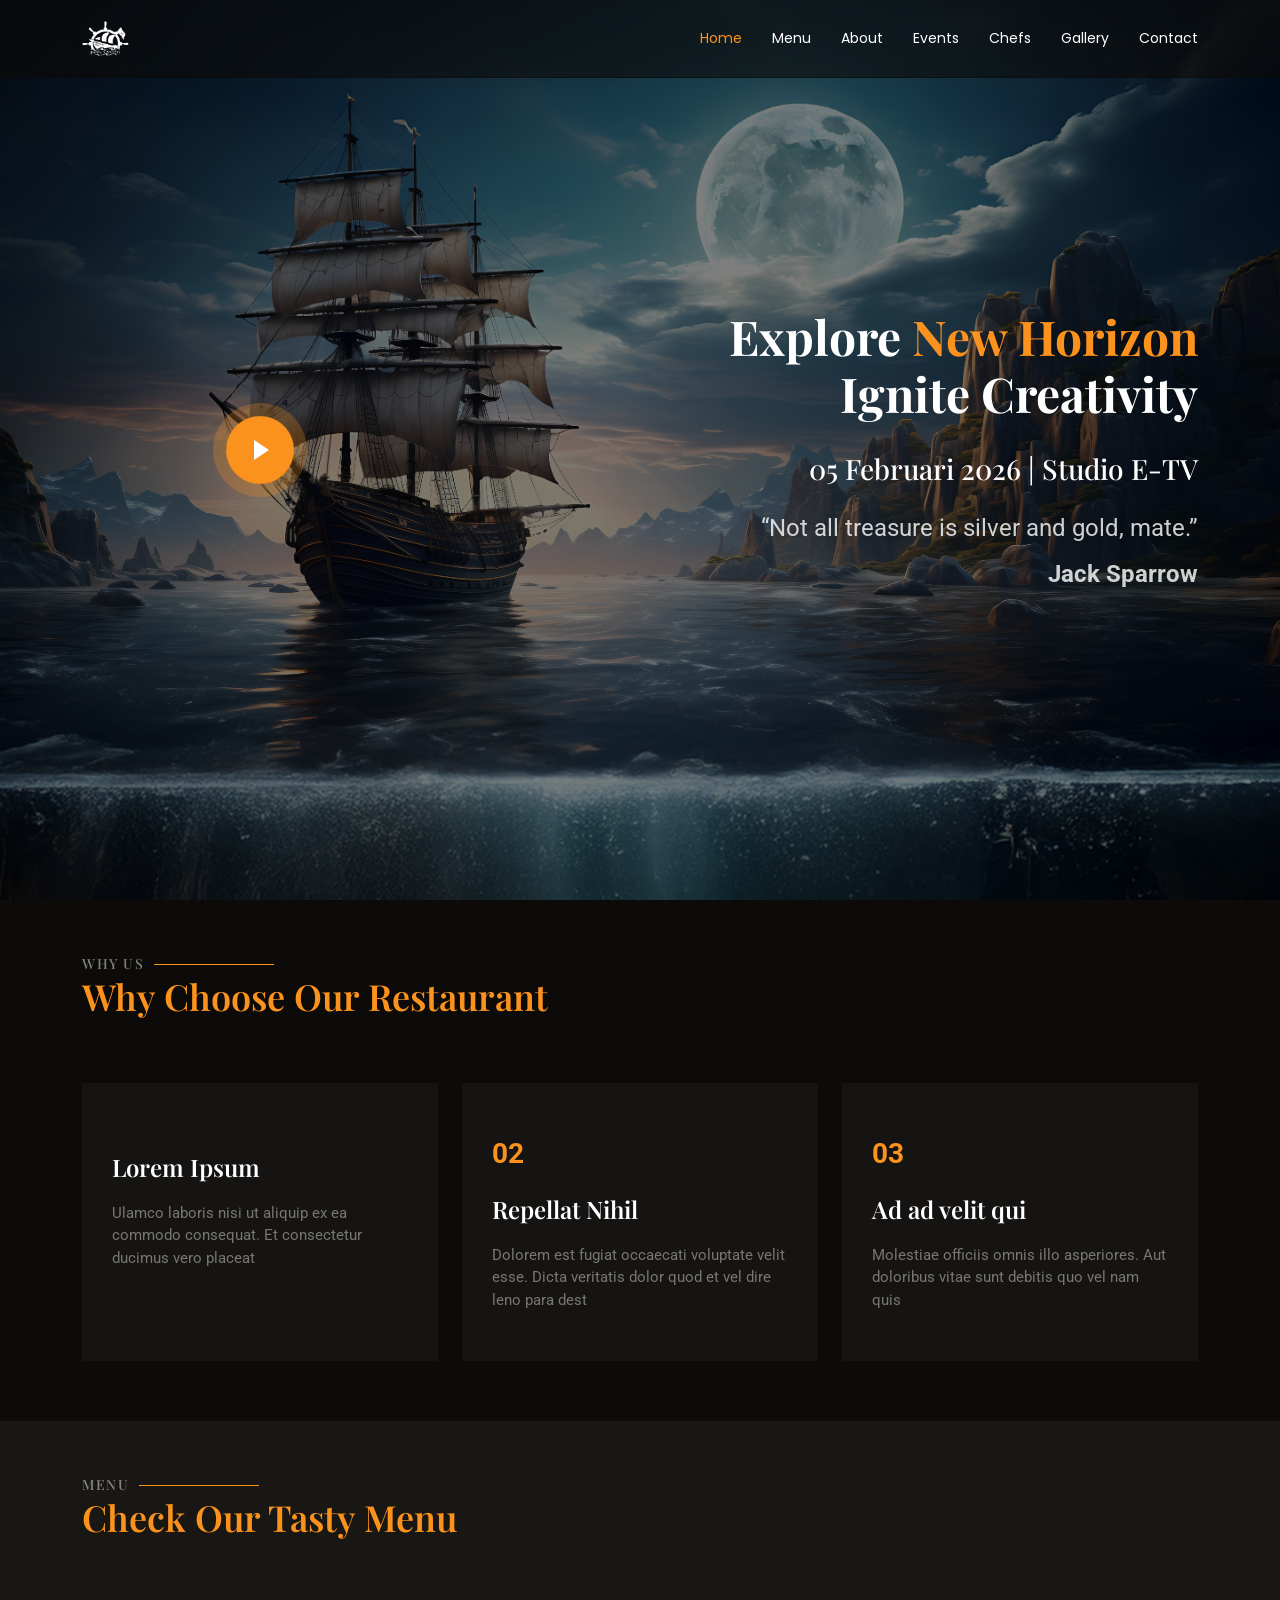
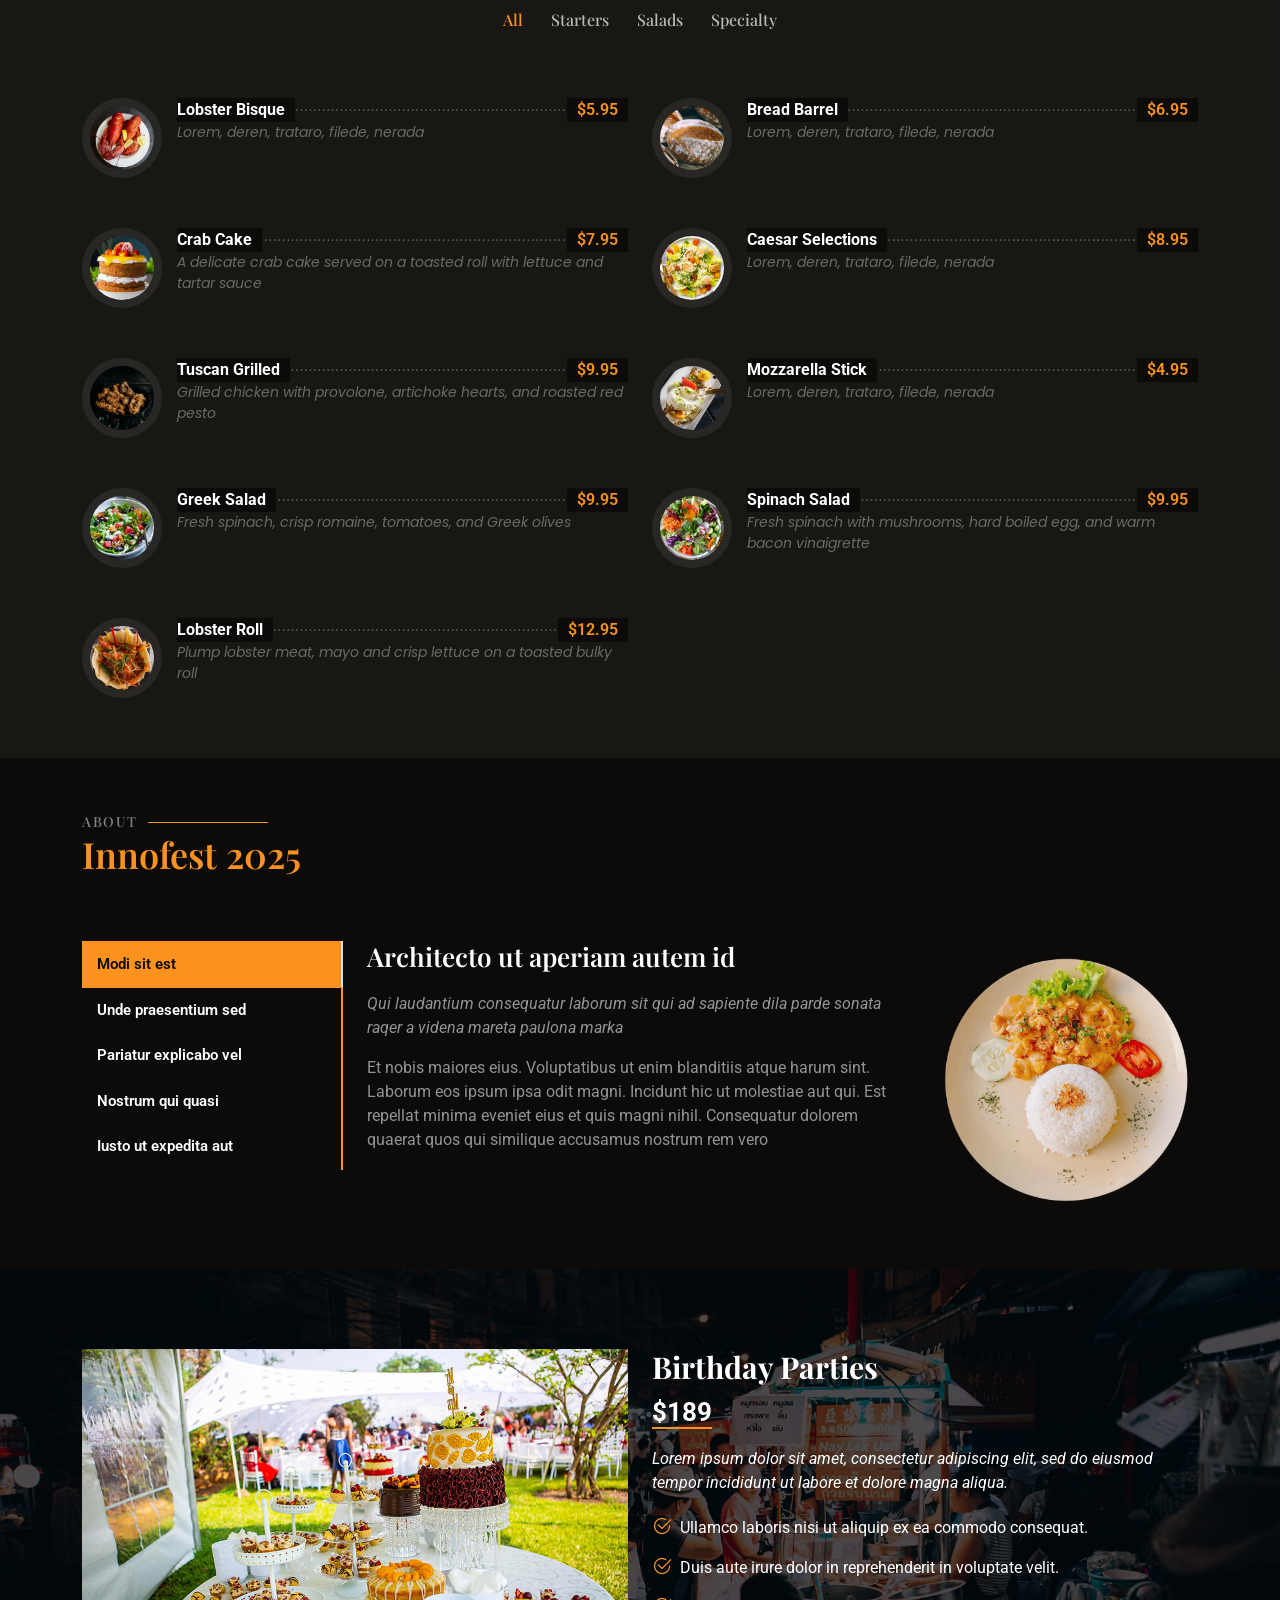
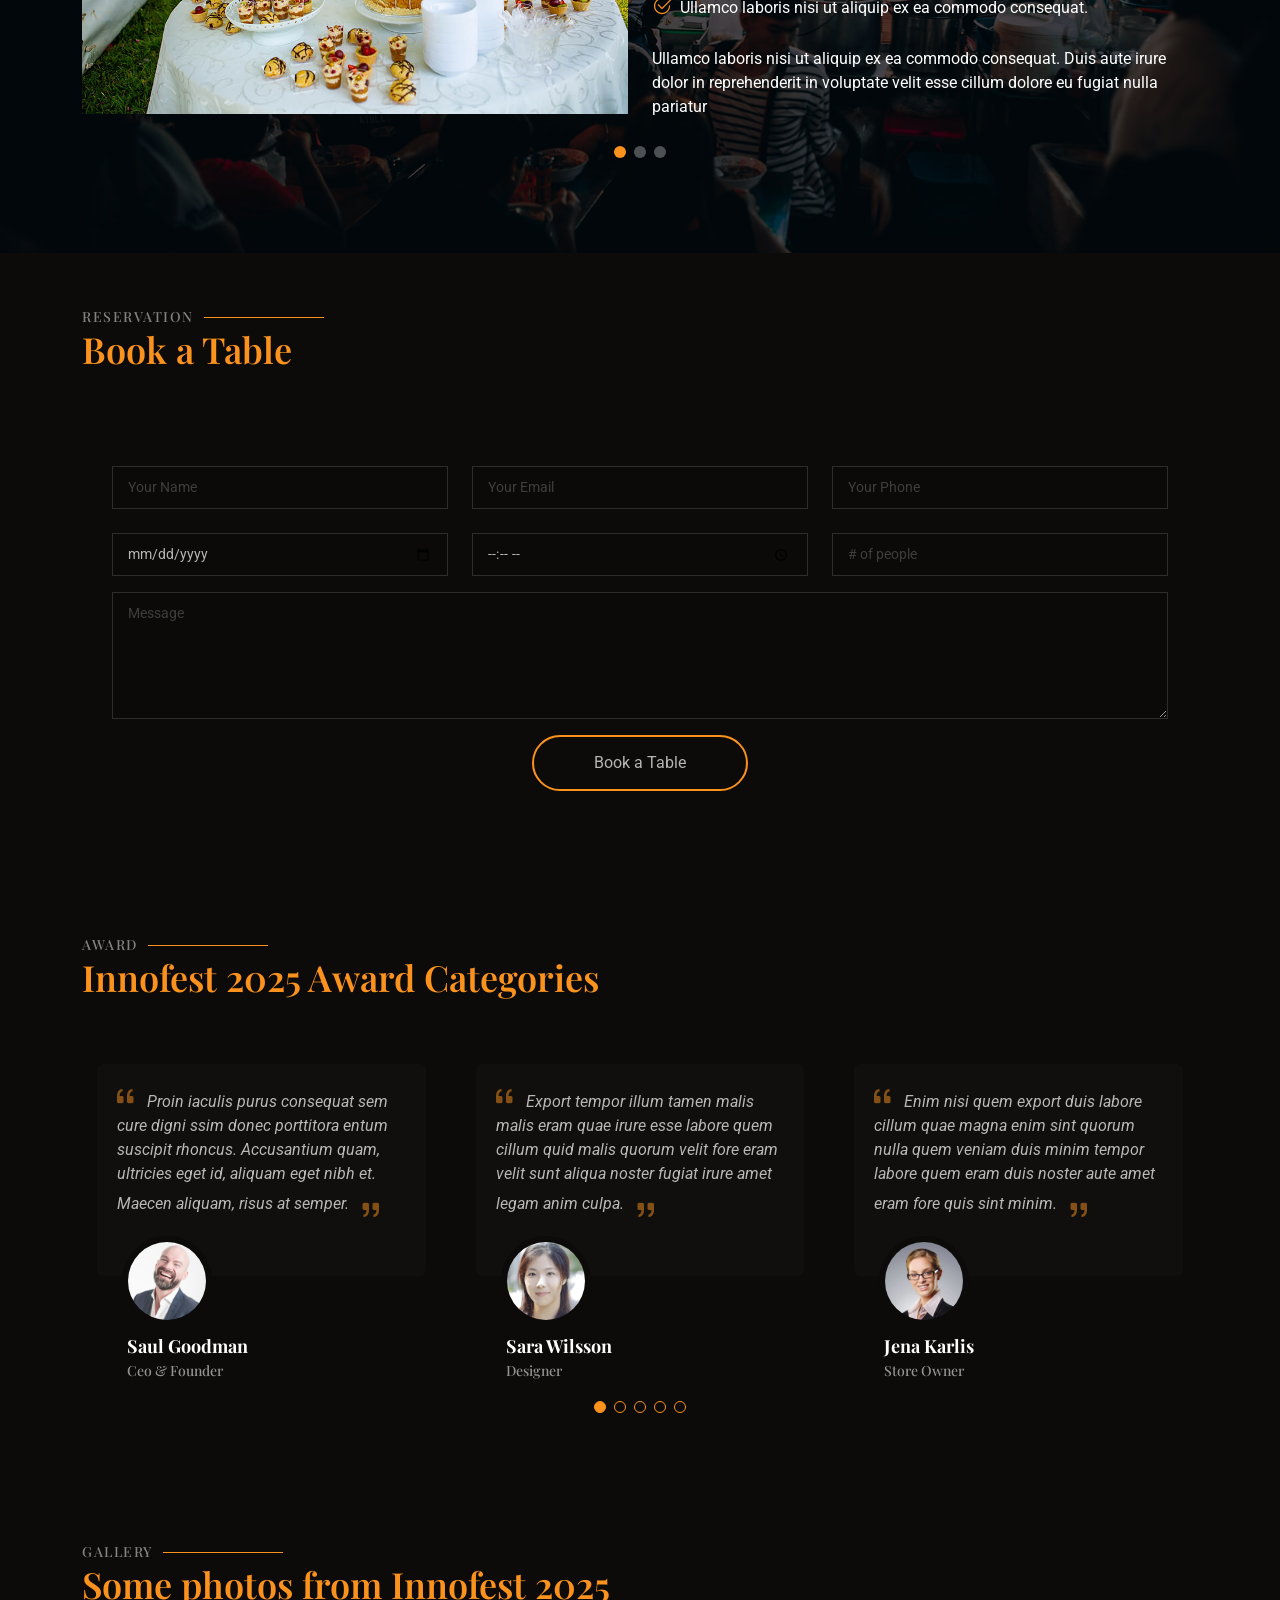
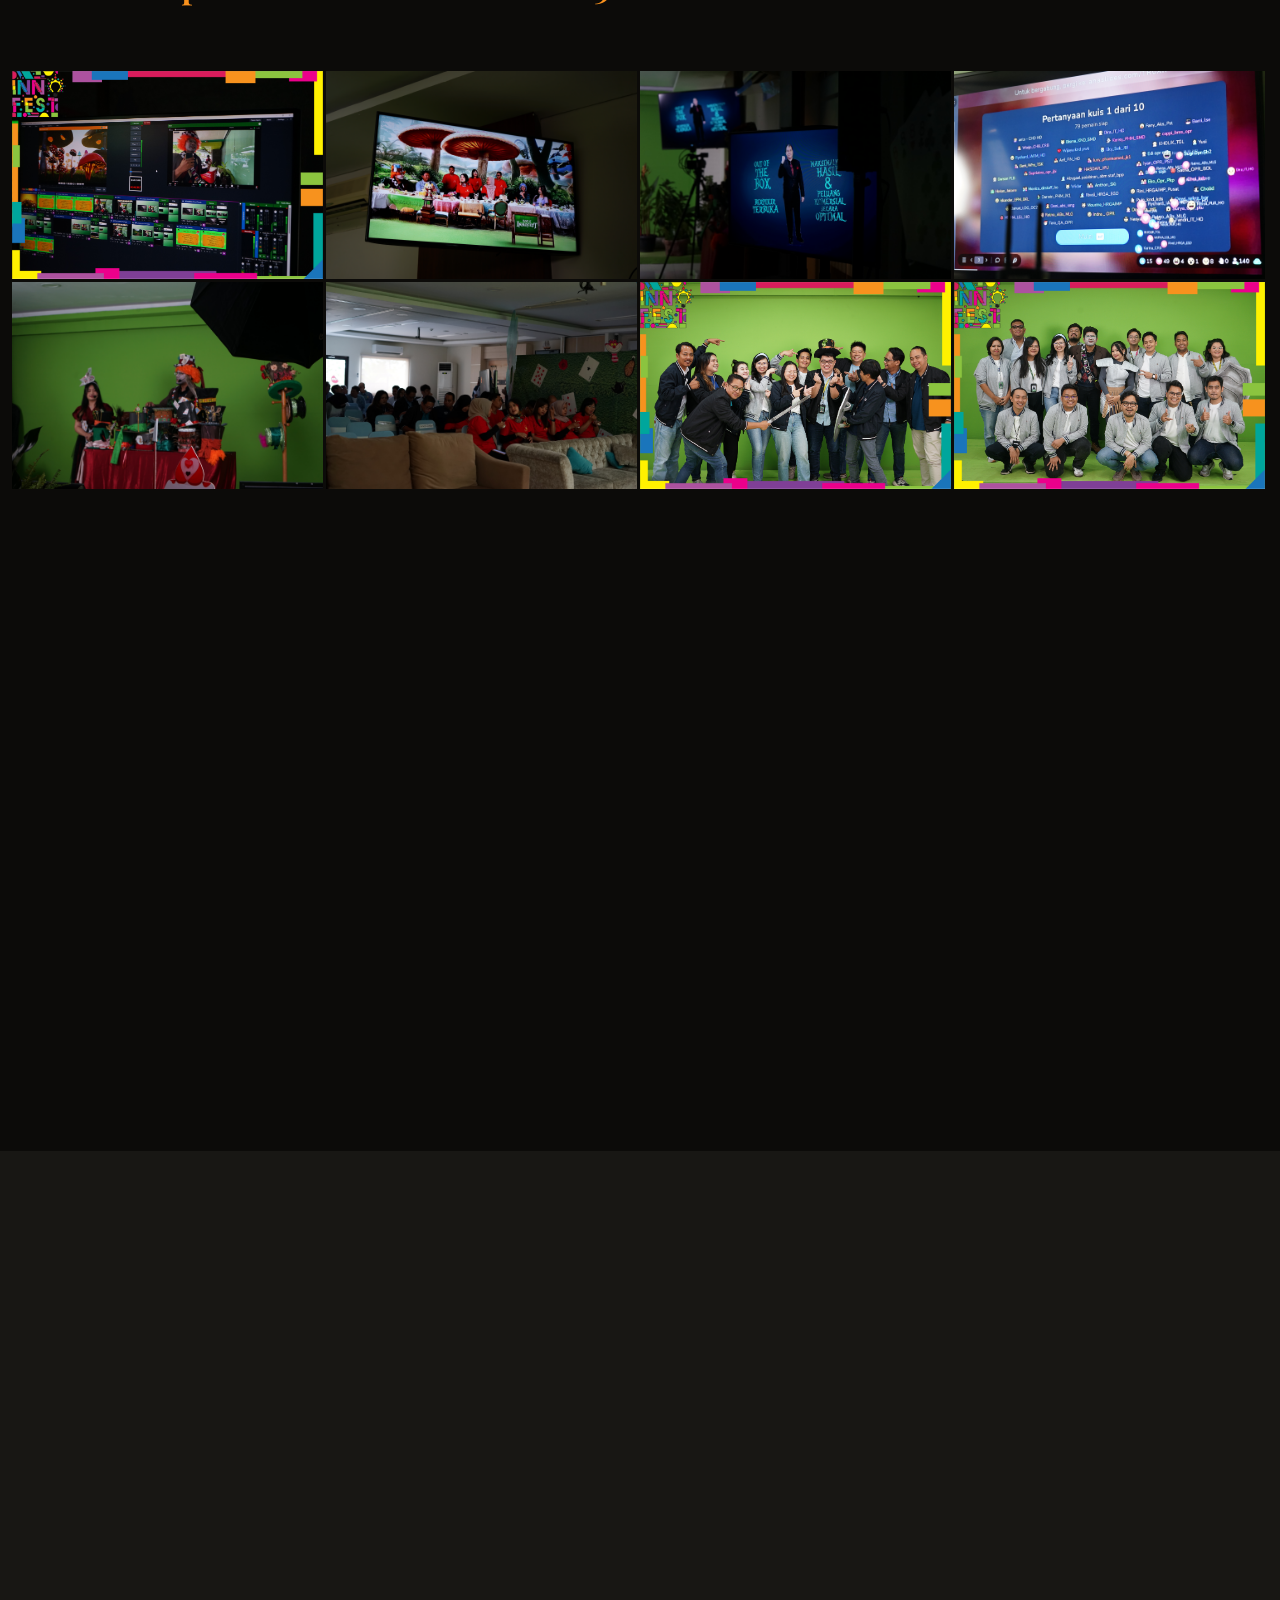
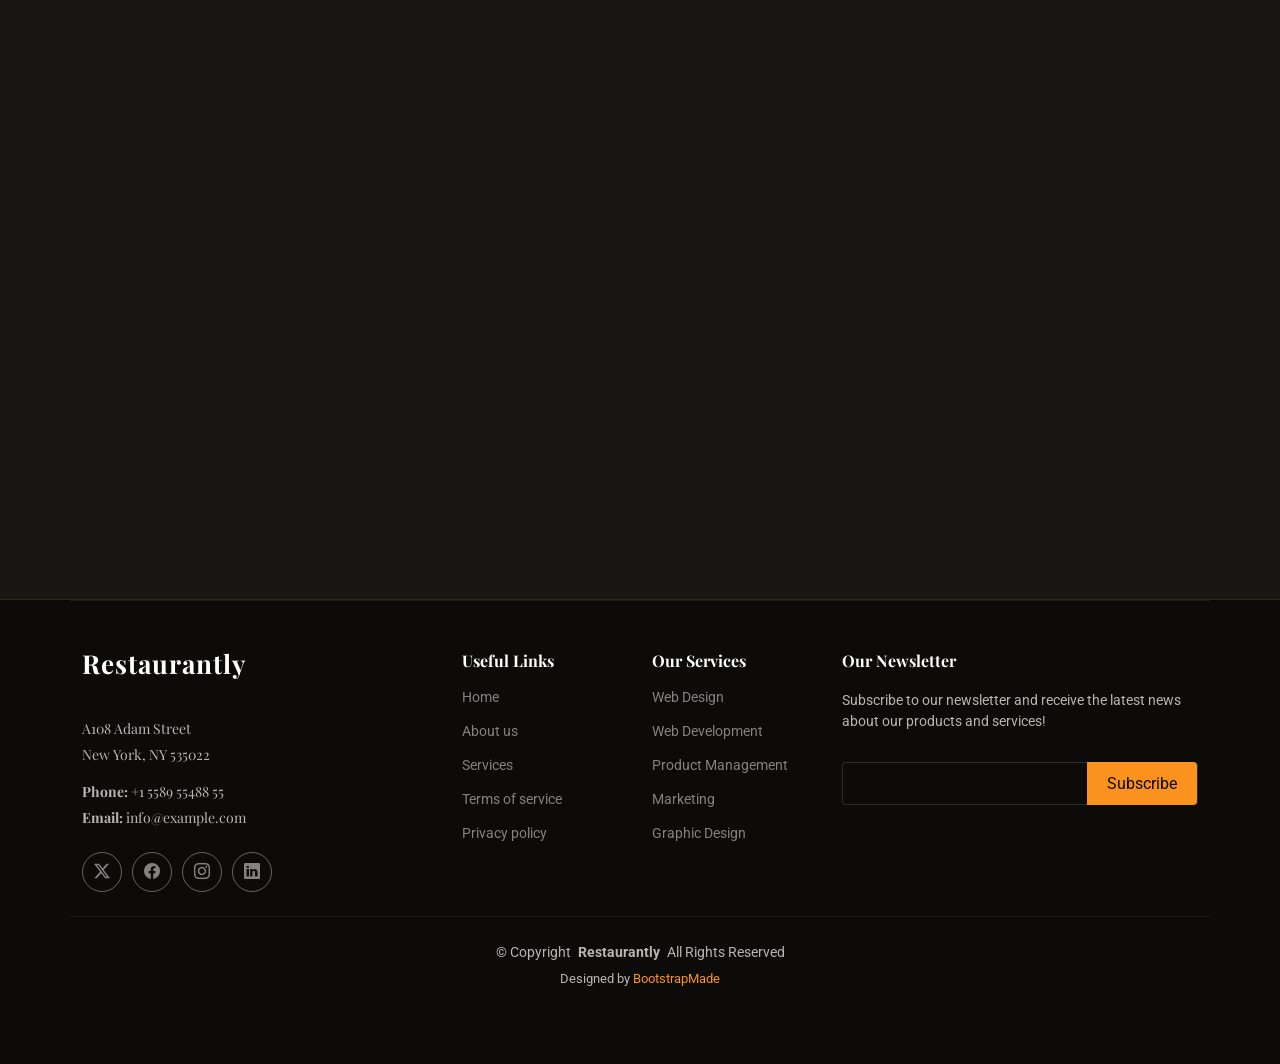
==== index.html @ ed386254 "progress" ====
<!DOCTYPE html>
<html lang="en">

<head>
  <meta charset="utf-8">
  <meta content="width=device-width, initial-scale=1.0" name="viewport">
  <title>Innofest 2026</title>
  <meta name="description" content="">
  <meta name="keywords" content="">

  <!-- Favicons -->
  <link href="assets/img/favicon.png" rel="icon">
  <link href="assets/img/apple-touch-icon.png" rel="apple-touch-icon">

  <!-- Fonts -->
  <link href="https://fonts.googleapis.com" rel="preconnect">
  <link href="https://fonts.gstatic.com" rel="preconnect" crossorigin>
  <link href="https://fonts.googleapis.com/css2?family=Roboto:ital,wght@0,100;0,300;0,400;0,500;0,700;0,900;1,100;1,300;1,400;1,500;1,700;1,900&family=Poppins:ital,wght@0,100;0,200;0,300;0,400;0,500;0,600;0,700;0,800;0,900;1,100;1,200;1,300;1,400;1,500;1,600;1,700;1,800;1,900&family=Playfair+Display:ital,wght@0,400;0,500;0,600;0,700;0,800;0,900;1,400;1,500;1,600;1,700;1,800;1,900&display=swap" rel="stylesheet">

  <!-- Vendor CSS Files -->
  <link href="assets/vendor/bootstrap/css/bootstrap.min.css" rel="stylesheet">
  <link href="assets/vendor/bootstrap-icons/bootstrap-icons.css" rel="stylesheet">
  <link href="assets/vendor/aos/aos.css" rel="stylesheet">
  <link href="assets/vendor/glightbox/css/glightbox.min.css" rel="stylesheet">
  <link href="assets/vendor/swiper/swiper-bundle.min.css" rel="stylesheet">

  <!-- Main CSS File -->
  <link href="assets/css/main.css" rel="stylesheet">

  <!-- =======================================================
  * Template Name: Restaurantly
  * Template URL: https://bootstrapmade.com/restaurantly-restaurant-template/
  * Updated: Aug 07 2024 with Bootstrap v5.3.3
  * Author: BootstrapMade.com
  * License: https://bootstrapmade.com/license/
  ======================================================== -->
</head>

<body class="index-page bodyClass">

  <header id="header" class="header fixed-top">

    <div class="branding d-flex align-items-center">

      <div class="container position-relative d-flex align-items-center justify-content-between">
        <a href="index.html" class="logo d-flex align-items-center me-auto me-xl-0">
          <!-- Uncomment the line below if you also wish to use an image logo -->
          <!-- <img src="assets/img/logo.png" alt=""> -->
          <!-- <h1 class="sitename">Restaurantly</h1> -->
           <img src="assets/img/innofest/Ignites Creativity - White.png" style="size: 20%;" >
        </a>

        <nav id="navmenu" class="navmenu">
          <ul>
            <li><a href="#hero" class="active">Home<br></a></li>
            <!-- <li><a href="#about">About</a></li> -->
            <li><a href="#menu">Menu</a></li>
            <li><a href="#about">About</a></li>
            <li><a href="#events">Events</a></li>
            <li><a href="#chefs">Chefs</a></li>
            <li><a href="#gallery">Gallery</a></li>
            <li><a href="#contact">Contact</a></li>
          </ul>
          <i class="mobile-nav-toggle d-xl-none bi bi-list"></i>
        </nav>

      </div>

    </div>

  </header>

  <main class="main">

    <!-- Hero Section -->
    <section id="hero" class="hero section dark-background">

      <img src="assets/img/innofest/herosection.jpg" alt="" data-aos="fade-in">

      <div class="container">
        <div class="row">
           <div class="col-lg-4 d-flex align-items-center justify-content-center mt-5 mt-lg-0">
            <a href="assets/img/innofest/Render_Teaser Innofest 2026.mp4" class="glightbox pulsating-play-btn"></a>
          </div>
          <div class="col-lg-8 d-flex flex-column align-items-center align-items-lg-end">
            <h2 data-aos="fade-up" data-aos-delay="100">Explore<span> New Horizon</span></h2>
            <h2 class="font-weight-bold" data-aos="fade-up" data-aos-delay="100" style="margin-bottom: 4%;">Ignite Creativity</h2>
            <h3 data-aos="fade-up" data-aos-delay="100" style="margin-bottom: 2%;">05 Februari 2026 | Studio E-TV</h3>
           <p data-aos="fade-up" data-aos-delay="100">“Not all treasure is silver and gold, mate.”</p>
           <p data-aos="fade-up" data-aos-delay="100" style="font-weight: bold;">Jack Sparrow</p>
          </div>
         
        </div>
      </div>

    </section><!-- /Hero Section -->

    <!-- About Section -->
    <!-- <section id="about" class="about section">

      <div class="container" data-aos="fade-up" data-aos-delay="100">

        <div class="row gy-4">
          <div class="col-lg-6 order-1 order-lg-2">
            <img src="assets/img/about.jpg" class="img-fluid about-img" alt="">
          </div>
          <div class="col-lg-6 order-2 order-lg-1 content">
            <h3>Voluptatem dignissimos provident</h3>
            <p class="fst-italic">
              Lorem ipsum dolor sit amet, consectetur adipiscing elit, sed do eiusmod tempor incididunt ut labore et dolore
              magna aliqua.
            </p>
            <ul>
              <li>
                 <span>Ullamco laboris nisi ut aliquip ex ea commodo consequat.</span>
                 <span>asdsd</span>
              </li>
              <li><span>Duis aute irure dolor in reprehenderit in voluptate velit.</span></li>
              <li><span>Ullamco laboris nisi ut aliquip ex ea commodo consequat. Duis aute irure dolor in reprehenderit in voluptate trideta storacalaperda mastiro dolore eu fugiat nulla pariatur.</span></li>
            </ul>
            <p>
              Ullamco laboris nisi ut aliquip ex ea commodo consequat. Duis aute irure dolor in reprehenderit in voluptate
              velit esse cillum dolore eu fugiat nulla pariatur. Excepteur sint occaecat cupidatat non proident
            </p>
          </div>
        </div>

      </div>

    </section> -->
    <!-- /About Section -->

    <!-- Why Us Section -->
    <section id="why-us" class="why-us section">

      <!-- Section Title -->
      <div class="container section-title" data-aos="fade-up">
        <h2>WHY US</h2>
        <p>Why Choose Our Restaurant</p>
      </div><!-- End Section Title -->

      <div class="container">

        <div class="row gy-4">

          <div class="col-lg-4" data-aos="fade-up" data-aos-delay="100">
            <div class="card-item">
              <span><i class="fas fa-fw fa-star"></i></span>
              <h4><a href="" class="stretched-link">Lorem Ipsum</a></h4>
              <p>Ulamco laboris nisi ut aliquip ex ea commodo consequat. Et consectetur ducimus vero placeat</p>
            </div>
          </div><!-- Card Item -->

          <div class="col-lg-4" data-aos="fade-up" data-aos-delay="200">
            <div class="card-item">
              <span>02</span>
              <h4><a href="" class="stretched-link">Repellat Nihil</a></h4>
              <p>Dolorem est fugiat occaecati voluptate velit esse. Dicta veritatis dolor quod et vel dire leno para dest</p>
            </div>
          </div><!-- Card Item -->

          <div class="col-lg-4" data-aos="fade-up" data-aos-delay="300">
            <div class="card-item">
              <span>03</span>
              <h4><a href="" class="stretched-link">Ad ad velit qui</a></h4>
              <p>Molestiae officiis omnis illo asperiores. Aut doloribus vitae sunt debitis quo vel nam quis</p>
            </div>
          </div><!-- Card Item -->

        </div>

      </div>

    </section><!-- /Why Us Section -->

    <!-- Menu Section -->
    <section id="menu" class="menu section">

      <!-- Section Title -->
      <div class="container section-title" data-aos="fade-up">
        <h2>Menu</h2>
        <p>Check Our Tasty Menu</p>
      </div><!-- End Section Title -->

      <div class="container isotope-layout" data-default-filter="*" data-layout="masonry" data-sort="original-order">

        <div class="row" data-aos="fade-up" data-aos-delay="100">
          <div class="col-lg-12 d-flex justify-content-center">
            <ul class="menu-filters isotope-filters">
              <li data-filter="*" class="filter-active">All</li>
              <li data-filter=".filter-starters">Starters</li>
              <li data-filter=".filter-salads">Salads</li>
              <li data-filter=".filter-specialty">Specialty</li>
            </ul>
          </div>
        </div><!-- Menu Filters -->

        <div class="row isotope-container" data-aos="fade-up" data-aos-delay="200">

          <div class="col-lg-6 menu-item isotope-item filter-starters">
            <img src="assets/img/menu/lobster-bisque.jpg" class="menu-img" alt="">
            <div class="menu-content">
              <a href="#">Lobster Bisque</a><span>$5.95</span>
            </div>
            <div class="menu-ingredients">
              Lorem, deren, trataro, filede, nerada
            </div>
          </div><!-- Menu Item -->

          <div class="col-lg-6 menu-item isotope-item filter-specialty">
            <img src="assets/img/menu/bread-barrel.jpg" class="menu-img" alt="">
            <div class="menu-content">
              <a href="#">Bread Barrel</a><span>$6.95</span>
            </div>
            <div class="menu-ingredients">
              Lorem, deren, trataro, filede, nerada
            </div>
          </div><!-- Menu Item -->

          <div class="col-lg-6 menu-item isotope-item filter-starters">
            <img src="assets/img/menu/cake.jpg" class="menu-img" alt="">
            <div class="menu-content">
              <a href="#">Crab Cake</a><span>$7.95</span>
            </div>
            <div class="menu-ingredients">
              A delicate crab cake served on a toasted roll with lettuce and tartar sauce
            </div>
          </div><!-- Menu Item -->

          <div class="col-lg-6 menu-item isotope-item filter-salads">
            <img src="assets/img/menu/caesar.jpg" class="menu-img" alt="">
            <div class="menu-content">
              <a href="#">Caesar Selections</a><span>$8.95</span>
            </div>
            <div class="menu-ingredients">
              Lorem, deren, trataro, filede, nerada
            </div>
          </div><!-- Menu Item -->

          <div class="col-lg-6 menu-item isotope-item filter-specialty">
            <img src="assets/img/menu/tuscan-grilled.jpg" class="menu-img" alt="">
            <div class="menu-content">
              <a href="#">Tuscan Grilled</a><span>$9.95</span>
            </div>
            <div class="menu-ingredients">
              Grilled chicken with provolone, artichoke hearts, and roasted red pesto
            </div>
          </div><!-- Menu Item -->

          <div class="col-lg-6 menu-item isotope-item filter-starters">
            <img src="assets/img/menu/mozzarella.jpg" class="menu-img" alt="">
            <div class="menu-content">
              <a href="#">Mozzarella Stick</a><span>$4.95</span>
            </div>
            <div class="menu-ingredients">
              Lorem, deren, trataro, filede, nerada
            </div>
          </div><!-- Menu Item -->

          <div class="col-lg-6 menu-item isotope-item filter-salads">
            <img src="assets/img/menu/greek-salad.jpg" class="menu-img" alt="">
            <div class="menu-content">
              <a href="#">Greek Salad</a><span>$9.95</span>
            </div>
            <div class="menu-ingredients">
              Fresh spinach, crisp romaine, tomatoes, and Greek olives
            </div>
          </div><!-- Menu Item -->

          <div class="col-lg-6 menu-item isotope-item filter-salads">
            <img src="assets/img/menu/spinach-salad.jpg" class="menu-img" alt="">
            <div class="menu-content">
              <a href="#">Spinach Salad</a><span>$9.95</span>
            </div>
            <div class="menu-ingredients">
              Fresh spinach with mushrooms, hard boiled egg, and warm bacon vinaigrette
            </div>
          </div><!-- Menu Item -->

          <div class="col-lg-6 menu-item isotope-item filter-specialty">
            <img src="assets/img/menu/lobster-roll.jpg" class="menu-img" alt="">
            <div class="menu-content">
              <a href="#">Lobster Roll</a><span>$12.95</span>
            </div>
            <div class="menu-ingredients">
              Plump lobster meat, mayo and crisp lettuce on a toasted bulky roll
            </div>
          </div><!-- Menu Item -->

        </div><!-- Menu Container -->

      </div>

    </section><!-- /Menu Section -->

    <!-- Specials Section -->
    <section id="about" class="specials section">

      <!-- Section Title -->
      <div class="container section-title" data-aos="fade-up">
        <h2>About</h2>
        <p>Innofest 2025</p>
      </div><!-- End Section Title -->

      <div class="container" data-aos="fade-up" data-aos-delay="100">

        <div class="row">
          <div class="col-lg-3">
            <ul class="nav nav-tabs flex-column">
              <li class="nav-item">
                <a class="nav-link active show" data-bs-toggle="tab" href="#specials-tab-1">Modi sit est</a>
              </li>
              <li class="nav-item">
                <a class="nav-link" data-bs-toggle="tab" href="#specials-tab-2">Unde praesentium sed</a>
              </li>
              <li class="nav-item">
                <a class="nav-link" data-bs-toggle="tab" href="#specials-tab-3">Pariatur explicabo vel</a>
              </li>
              <li class="nav-item">
                <a class="nav-link" data-bs-toggle="tab" href="#specials-tab-4">Nostrum qui quasi</a>
              </li>
              <li class="nav-item">
                <a class="nav-link" data-bs-toggle="tab" href="#specials-tab-5">Iusto ut expedita aut</a>
              </li>
            </ul>
          </div>
          <div class="col-lg-9 mt-4 mt-lg-0">
            <div class="tab-content">
              <div class="tab-pane active show" id="specials-tab-1">
                <div class="row">
                  <div class="col-lg-8 details order-2 order-lg-1">
                    <h3>Architecto ut aperiam autem id</h3>
                    <p class="fst-italic">Qui laudantium consequatur laborum sit qui ad sapiente dila parde sonata raqer a videna mareta paulona marka</p>
                    <p>Et nobis maiores eius. Voluptatibus ut enim blanditiis atque harum sint. Laborum eos ipsum ipsa odit magni. Incidunt hic ut molestiae aut qui. Est repellat minima eveniet eius et quis magni nihil. Consequatur dolorem quaerat quos qui similique accusamus nostrum rem vero</p>
                  </div>
                  <div class="col-lg-4 text-center order-1 order-lg-2">
                    <img src="assets/img/specials-1.png" alt="" class="img-fluid">
                  </div>
                </div>
              </div>
              <div class="tab-pane" id="specials-tab-2">
                <div class="row">
                  <div class="col-lg-8 details order-2 order-lg-1">
                    <h3>Et blanditiis nemo veritatis excepturi</h3>
                    <p class="fst-italic">Qui laudantium consequatur laborum sit qui ad sapiente dila parde sonata raqer a videna mareta paulona marka</p>
                    <p>Ea ipsum voluptatem consequatur quis est. Illum error ullam omnis quia et reiciendis sunt sunt est. Non aliquid repellendus itaque accusamus eius et velit ipsa voluptates. Optio nesciunt eaque beatae accusamus lerode pakto madirna desera vafle de nideran pal</p>
                  </div>
                  <div class="col-lg-4 text-center order-1 order-lg-2">
                    <img src="assets/img/specials-2.png" alt="" class="img-fluid">
                  </div>
                </div>
              </div>
              <div class="tab-pane" id="specials-tab-3">
                <div class="row">
                  <div class="col-lg-8 details order-2 order-lg-1">
                    <h3>Impedit facilis occaecati odio neque aperiam sit</h3>
                    <p class="fst-italic">Eos voluptatibus quo. Odio similique illum id quidem non enim fuga. Qui natus non sunt dicta dolor et. In asperiores velit quaerat perferendis aut</p>
                    <p>Iure officiis odit rerum. Harum sequi eum illum corrupti culpa veritatis quisquam. Neque necessitatibus illo rerum eum ut. Commodi ipsam minima molestiae sed laboriosam a iste odio. Earum odit nesciunt fugiat sit ullam. Soluta et harum voluptatem optio quae</p>
                  </div>
                  <div class="col-lg-4 text-center order-1 order-lg-2">
                    <img src="assets/img/specials-3.png" alt="" class="img-fluid">
                  </div>
                </div>
              </div>
              <div class="tab-pane" id="specials-tab-4">
                <div class="row">
                  <div class="col-lg-8 details order-2 order-lg-1">
                    <h3>Fuga dolores inventore laboriosam ut est accusamus laboriosam dolore</h3>
                    <p class="fst-italic">Totam aperiam accusamus. Repellat consequuntur iure voluptas iure porro quis delectus</p>
                    <p>Eaque consequuntur consequuntur libero expedita in voluptas. Nostrum ipsam necessitatibus aliquam fugiat debitis quis velit. Eum ex maxime error in consequatur corporis atque. Eligendi asperiores sed qui veritatis aperiam quia a laborum inventore</p>
                  </div>
                  <div class="col-lg-4 text-center order-1 order-lg-2">
                    <img src="assets/img/specials-4.png" alt="" class="img-fluid">
                  </div>
                </div>
              </div>
              <div class="tab-pane" id="specials-tab-5">
                <div class="row">
                  <div class="col-lg-8 details order-2 order-lg-1">
                    <h3>Est eveniet ipsam sindera pad rone matrelat sando reda</h3>
                    <p class="fst-italic">Omnis blanditiis saepe eos autem qui sunt debitis porro quia.</p>
                    <p>Exercitationem nostrum omnis. Ut reiciendis repudiandae minus. Omnis recusandae ut non quam ut quod eius qui. Ipsum quia odit vero atque qui quibusdam amet. Occaecati sed est sint aut vitae molestiae voluptate vel</p>
                  </div>
                  <div class="col-lg-4 text-center order-1 order-lg-2">
                    <img src="assets/img/specials-5.png" alt="" class="img-fluid">
                  </div>
                </div>
              </div>
            </div>
          </div>
        </div>

      </div>

    </section><!-- /Specials Section -->

    <!-- Events Section -->
    <section id="events" class="events section">

      <img class="slider-bg" src="assets/img/events-bg.jpg" alt="" data-aos="fade-in">

      <div class="container">

        <div class="swiper init-swiper" data-aos="fade-up" data-aos-delay="100">
          <script type="application/json" class="swiper-config">
            {
              "loop": true,
              "speed": 600,
              "autoplay": {
                "delay": 5000
              },
              "slidesPerView": "auto",
              "pagination": {
                "el": ".swiper-pagination",
                "type": "bullets",
                "clickable": true
              }
            }
          </script>
          <div class="swiper-wrapper">

            <div class="swiper-slide">
              <div class="row gy-4 event-item">
                <div class="col-lg-6">
                  <img src="assets/img/events-slider/events-slider-1.jpg" class="img-fluid" alt="">
                </div>
                <div class="col-lg-6 pt-4 pt-lg-0 content">
                  <h3>Birthday Parties</h3>
                  <div class="price">
                    <p><span>$189</span></p>
                  </div>
                  <p class="fst-italic">
                    Lorem ipsum dolor sit amet, consectetur adipiscing elit, sed do eiusmod tempor incididunt ut labore et dolore
                    magna aliqua.
                  </p>
                  <ul>
                    <li><i class="bi bi-check2-circle"></i> <span>Ullamco laboris nisi ut aliquip ex ea commodo consequat.</span></li>
                    <li><i class="bi bi-check2-circle"></i> <span>Duis aute irure dolor in reprehenderit in voluptate velit.</span></li>
                    <li><i class="bi bi-check2-circle"></i> <span>Ullamco laboris nisi ut aliquip ex ea commodo consequat.</span></li>
                  </ul>
                  <p>
                    Ullamco laboris nisi ut aliquip ex ea commodo consequat. Duis aute irure dolor in reprehenderit in voluptate
                    velit esse cillum dolore eu fugiat nulla pariatur
                  </p>
                </div>
              </div>
            </div><!-- End Slider item -->

            <div class="swiper-slide">
              <div class="row gy-4 event-item">
                <div class="col-lg-6">
                  <img src="assets/img/events-slider/events-slider-2.jpg" class="img-fluid" alt="">
                </div>
                <div class="col-lg-6 pt-4 pt-lg-0 content">
                  <h3>Private Parties</h3>
                  <div class="price">
                    <p><span>$290</span></p>
                  </div>
                  <p class="fst-italic">
                    Lorem ipsum dolor sit amet, consectetur adipiscing elit, sed do eiusmod tempor incididunt ut labore et dolore
                    magna aliqua.
                  </p>
                  <ul>
                    <li><i class="bi bi-check2-circle"></i> <span>Ullamco laboris nisi ut aliquip ex ea commodo consequat.</span></li>
                    <li><i class="bi bi-check2-circle"></i> <span>Duis aute irure dolor in reprehenderit in voluptate velit.</span></li>
                    <li><i class="bi bi-check2-circle"></i> <span>Ullamco laboris nisi ut aliquip ex ea commodo consequat.</span></li>
                  </ul>
                  <p>
                    Ullamco laboris nisi ut aliquip ex ea commodo consequat. Duis aute irure dolor in reprehenderit in voluptate
                    velit esse cillum dolore eu fugiat nulla pariatur
                  </p>
                </div>
              </div>
            </div><!-- End Slider item -->

            <div class="swiper-slide">
              <div class="row gy-4 event-item">
                <div class="col-lg-6">
                  <img src="assets/img/events-slider/events-slider-3.jpg" class="img-fluid" alt="">
                </div>
                <div class="col-lg-6 pt-4 pt-lg-0 content">
                  <h3>Custom Parties</h3>
                  <div class="price">
                    <p><span>$99</span></p>
                  </div>
                  <p class="fst-italic">
                    Lorem ipsum dolor sit amet, consectetur adipiscing elit, sed do eiusmod tempor incididunt ut labore et dolore
                    magna aliqua.
                  </p>
                  <ul>
                    <li><i class="bi bi-check2-circle"></i> <span>Ullamco laboris nisi ut aliquip ex ea commodo consequat.</span></li>
                    <li><i class="bi bi-check2-circle"></i> <span>Duis aute irure dolor in reprehenderit in voluptate velit.</span></li>
                    <li><i class="bi bi-check2-circle"></i> <span>Ullamco laboris nisi ut aliquip ex ea commodo consequat.</span></li>
                  </ul>
                  <p>
                    Ullamco laboris nisi ut aliquip ex ea commodo consequat. Duis aute irure dolor in reprehenderit in voluptate
                    velit esse cillum dolore eu fugiat nulla pariatur
                  </p>
                </div>
              </div>
            </div><!-- End Slider item -->

          </div>
          <div class="swiper-pagination"></div>
        </div>

      </div>

    </section><!-- /Events Section -->

    <!-- Book A Table Section -->
    <section id="book-a-table" class="book-a-table section">

      <!-- Section Title -->
      <div class="container section-title" data-aos="fade-up">
        <h2>RESERVATION</h2>
        <p>Book a Table</p>
      </div><!-- End Section Title -->

      <div class="container" data-aos="fade-up" data-aos-delay="100">

        <form action="forms/book-a-table.php" method="post" role="form" class="php-email-form">
          <div class="row gy-4">
            <div class="col-lg-4 col-md-6">
              <input type="text" name="name" class="form-control" id="name" placeholder="Your Name" required="">
            </div>
            <div class="col-lg-4 col-md-6">
              <input type="email" class="form-control" name="email" id="email" placeholder="Your Email" required="">
            </div>
            <div class="col-lg-4 col-md-6">
              <input type="text" class="form-control" name="phone" id="phone" placeholder="Your Phone" required="">
            </div>
            <div class="col-lg-4 col-md-6">
              <input type="date" name="date" class="form-control" id="date" placeholder="Date" required="">
            </div>
            <div class="col-lg-4 col-md-6">
              <input type="time" class="form-control" name="time" id="time" placeholder="Time" required="">
            </div>
            <div class="col-lg-4 col-md-6">
              <input type="number" class="form-control" name="people" id="people" placeholder="# of people" required="">
            </div>
          </div>

          <div class="form-group mt-3">
            <textarea class="form-control" name="message" rows="5" placeholder="Message"></textarea>
          </div>

          <div class="text-center mt-3">
            <div class="loading">Loading</div>
            <div class="error-message"></div>
            <div class="sent-message">Your booking request was sent. We will call back or send an Email to confirm your reservation. Thank you!</div>
            <button type="submit">Book a Table</button>
          </div>
        </form><!-- End Reservation Form -->

      </div>

    </section><!-- /Book A Table Section -->

    <!-- Testimonials Section -->
    <section id="testimonials" class="testimonials section">

      <!-- Section Title -->
      <div class="container section-title" data-aos="fade-up">
        <h2>Award</h2>
        <p>Innofest 2025 Award Categories</p>
      </div><!-- End Section Title -->

      <div class="container" data-aos="fade-up" data-aos-delay="100">

        <div class="swiper init-swiper" data-speed="600" data-delay="5000" data-breakpoints="{ &quot;320&quot;: { &quot;slidesPerView&quot;: 1, &quot;spaceBetween&quot;: 40 }, &quot;1200&quot;: { &quot;slidesPerView&quot;: 3, &quot;spaceBetween&quot;: 40 } }">
          <script type="application/json" class="swiper-config">
            {
              "loop": true,
              "speed": 600,
              "autoplay": {
                "delay": 5000
              },
              "slidesPerView": "auto",
              "pagination": {
                "el": ".swiper-pagination",
                "type": "bullets",
                "clickable": true
              },
              "breakpoints": {
                "320": {
                  "slidesPerView": 1,
                  "spaceBetween": 40
                },
                "1200": {
                  "slidesPerView": 3,
                  "spaceBetween": 20
                }
              }
            }
          </script>
          <div class="swiper-wrapper">

            <div class="swiper-slide">
              <div class="testimonial-item" "="">
            <p>
              <i class=" bi bi-quote quote-icon-left"></i>
                <span>Proin iaculis purus consequat sem cure digni ssim donec porttitora entum suscipit rhoncus. Accusantium quam, ultricies eget id, aliquam eget nibh et. Maecen aliquam, risus at semper.</span>
                <i class="bi bi-quote quote-icon-right"></i>
                </p>
                <img src="assets/img/testimonials/testimonials-1.jpg" class="testimonial-img" alt="">
                <h3>Saul Goodman</h3>
                <h4>Ceo &amp; Founder</h4>
              </div>
            </div><!-- End testimonial item -->

            <div class="swiper-slide">
              <div class="testimonial-item">
                <p>
                  <i class="bi bi-quote quote-icon-left"></i>
                  <span>Export tempor illum tamen malis malis eram quae irure esse labore quem cillum quid malis quorum velit fore eram velit sunt aliqua noster fugiat irure amet legam anim culpa.</span>
                  <i class="bi bi-quote quote-icon-right"></i>
                </p>
                <img src="assets/img/testimonials/testimonials-2.jpg" class="testimonial-img" alt="">
                <h3>Sara Wilsson</h3>
                <h4>Designer</h4>
              </div>
            </div><!-- End testimonial item -->

            <div class="swiper-slide">
              <div class="testimonial-item">
                <p>
                  <i class="bi bi-quote quote-icon-left"></i>
                  <span>Enim nisi quem export duis labore cillum quae magna enim sint quorum nulla quem veniam duis minim tempor labore quem eram duis noster aute amet eram fore quis sint minim.</span>
                  <i class="bi bi-quote quote-icon-right"></i>
                </p>
                <img src="assets/img/testimonials/testimonials-3.jpg" class="testimonial-img" alt="">
                <h3>Jena Karlis</h3>
                <h4>Store Owner</h4>
              </div>
            </div><!-- End testimonial item -->

            <div class="swiper-slide">
              <div class="testimonial-item">
                <p>
                  <i class="bi bi-quote quote-icon-left"></i>
                  <span>Fugiat enim eram quae cillum dolore dolor amet nulla culpa multos export minim fugiat dolor enim duis veniam ipsum anim magna sunt elit fore quem dolore labore illum veniam.</span>
                  <i class="bi bi-quote quote-icon-right"></i>
                </p>
                <img src="assets/img/testimonials/testimonials-4.jpg" class="testimonial-img" alt="">
                <h3>Matt Brandon</h3>
                <h4>Freelancer</h4>
              </div>
            </div><!-- End testimonial item -->

            <div class="swiper-slide">
              <div class="testimonial-item">
                <p>
                  <i class="bi bi-quote quote-icon-left"></i>
                  <span>Quis quorum aliqua sint quem legam fore sunt eram irure aliqua veniam tempor noster veniam sunt culpa nulla illum cillum fugiat legam esse veniam culpa fore nisi cillum quid.</span>
                  <i class="bi bi-quote quote-icon-right"></i>
                </p>
                <img src="assets/img/testimonials/testimonials-5.jpg" class="testimonial-img" alt="">
                <h3>John Larson</h3>
                <h4>Entrepreneur</h4>
              </div>
            </div><!-- End testimonial item -->

          </div>
          <div class="swiper-pagination"></div>
        </div>

      </div>

    </section><!-- /Testimonials Section -->

    <!-- Gallery Section -->
    <section id="gallery" class="gallery section">

      <!-- Section Title -->
      <div class="container section-title" data-aos="fade-up">
        <h2>Gallery</h2>
        <p>Some photos from Innofest 2025</p>
      </div><!-- End Section Title -->

      <div class="container-fluid" data-aos="fade-up" data-aos-delay="100">

        <div class="row g-0">

          <div class="col-lg-3 col-md-4">
            <div class="gallery-item">
              <a href="assets/img/innofest/innofest framed (16).jpg" class="glightbox" data-gallery="images-gallery">
                <img src="assets/img/innofest/innofest framed (16).jpg" alt="" class="img-fluid">
              </a>
            </div>
          </div><!-- End Gallery Item -->

          <div class="col-lg-3 col-md-4">
            <div class="gallery-item">
               <a href="assets/img/innofest/DSC05511.JPG" class="glightbox" data-gallery="images-gallery">
                <img src="assets/img/innofest/DSC05511.JPG" alt="" class="img-fluid">
              </a>
            </div>
          </div><!-- End Gallery Item -->

          <div class="col-lg-3 col-md-4">
            <div class="gallery-item">
              <a href="assets/img/innofest/DSC05640.JPG" class="glightbox" data-gallery="images-gallery">
                <img src="assets/img/innofest/DSC05640.JPG" alt="" class="img-fluid">
              </a>
            </div>
          </div><!-- End Gallery Item -->

          <div class="col-lg-3 col-md-4">
            <div class="gallery-item">
             <a href="assets/img/innofest/DSC05652.JPG" class="glightbox" data-gallery="images-gallery">
                <img src="assets/img/innofest/DSC05652.JPG" alt="" class="img-fluid">
              </a>
            </div>
          </div><!-- End Gallery Item -->

          <div class="col-lg-3 col-md-4">
            <div class="gallery-item">
               <a href="assets/img/innofest/DSC05701.JPG" class="glightbox" data-gallery="images-gallery">
                <img src="assets/img/innofest/DSC05701.JPG" alt="" class="img-fluid">
              </a>
            </div>
          </div><!-- End Gallery Item -->

          <div class="col-lg-3 col-md-4">
            <div class="gallery-item">
             <a href="assets/img/innofest/DSC05762.JPG" class="glightbox" data-gallery="images-gallery">
                <img src="assets/img/innofest/DSC05762.JPG" alt="" class="img-fluid">
              </a>
            </div>
          </div><!-- End Gallery Item -->

          <div class="col-lg-3 col-md-4">
            <div class="gallery-item">
               <a href="assets/img/innofest/innofest framed (33).jpg" class="glightbox" data-gallery="images-gallery">
                <img src="assets/img/innofest/innofest framed (33).jpg" alt="" class="img-fluid">
              </a>
            </div>
          </div><!-- End Gallery Item -->

          <div class="col-lg-3 col-md-4">
            <div class="gallery-item">
               <a href="assets/img/innofest/innofest framed (34).jpg" class="glightbox" data-gallery="images-gallery">
                <img src="assets/img/innofest/innofest framed (34).jpg" alt="" class="img-fluid">
              </a>
            </div>
          </div><!-- End Gallery Item -->

        </div>

      </div>

    </section><!-- /Gallery Section -->

    <!-- Chefs Section -->
    <section id="chefs" class="chefs section">

      <!-- Section Title -->
      <div class="container section-title" data-aos="fade-up">
        <h2>Team</h2>
        <p>Necessitatibus eius consequatur</p>
      </div><!-- End Section Title -->

      <div class="container">

        <div class="row gy-4">

          <div class="col-lg-4" data-aos="fade-up" data-aos-delay="100">
            <div class="member">
              <img src="assets/img/chefs/chefs-1.jpg" class="img-fluid" alt="">
              <div class="member-info">
                <div class="member-info-content">
                  <h4>Walter White</h4>
                  <span>Master Chef</span>
                </div>
                <div class="social">
                  <a href=""><i class="bi bi-twitter-x"></i></a>
                  <a href=""><i class="bi bi-facebook"></i></a>
                  <a href=""><i class="bi bi-instagram"></i></a>
                  <a href=""><i class="bi bi-linkedin"></i></a>
                </div>
              </div>
            </div>
          </div><!-- End Team Member -->

          <div class="col-lg-4" data-aos="fade-up" data-aos-delay="200">
            <div class="member">
              <img src="assets/img/chefs/chefs-2.jpg" class="img-fluid" alt="">
              <div class="member-info">
                <div class="member-info-content">
                  <h4>Sarah Jhonson</h4>
                  <span>Patissier</span>
                </div>
                <div class="social">
                  <a href=""><i class="bi bi-twitter-x"></i></a>
                  <a href=""><i class="bi bi-facebook"></i></a>
                  <a href=""><i class="bi bi-instagram"></i></a>
                  <a href=""><i class="bi bi-linkedin"></i></a>
                </div>
              </div>
            </div>
          </div><!-- End Team Member -->

          <div class="col-lg-4" data-aos="fade-up" data-aos-delay="300">
            <div class="member">
              <img src="assets/img/chefs/chefs-3.jpg" class="img-fluid" alt="">
              <div class="member-info">
                <div class="member-info-content">
                  <h4>William Anderson</h4>
                  <span>Cook</span>
                </div>
                <div class="social">
                  <a href=""><i class="bi bi-twitter-x"></i></a>
                  <a href=""><i class="bi bi-facebook"></i></a>
                  <a href=""><i class="bi bi-instagram"></i></a>
                  <a href=""><i class="bi bi-linkedin"></i></a>
                </div>
              </div>
            </div>
          </div><!-- End Team Member -->

        </div>

      </div>

    </section><!-- /Chefs Section -->

    <!-- Contact Section -->
    <section id="contact" class="contact section">

      <!-- Section Title -->
      <div class="container section-title" data-aos="fade-up">
        <h2>Contact</h2>
        <p>Contact Us</p>
      </div><!-- End Section Title -->

      <div class="mb-5" data-aos="fade-up" data-aos-delay="200">
        <iframe style="border:0; width: 100%; height: 400px;" src="https://www.google.com/maps/embed?pb=!1m14!1m8!1m3!1d48389.78314118045!2d-74.006138!3d40.710059!3m2!1i1024!2i768!4f13.1!3m3!1m2!1s0x89c25a22a3bda30d%3A0xb89d1fe6bc499443!2sDowntown%20Conference%20Center!5e0!3m2!1sen!2sus!4v1676961268712!5m2!1sen!2sus" frameborder="0" allowfullscreen="" loading="lazy" referrerpolicy="no-referrer-when-downgrade"></iframe>
      </div><!-- End Google Maps -->

      <div class="container" data-aos="fade-up" data-aos-delay="100">

        <div class="row gy-4">

          <div class="col-lg-4">
            <div class="info-item d-flex" data-aos="fade-up" data-aos-delay="300">
              <i class="bi bi-geo-alt flex-shrink-0"></i>
              <div>
                <h3>Location</h3>
                <p>A108 Adam Street, New York, NY 535022</p>
              </div>
            </div><!-- End Info Item -->

            <div class="info-item d-flex" data-aos="fade-up" data-aos-delay="400">
              <i class="bi bi-telephone flex-shrink-0"></i>
              <div>
                <h3>Open Hours</h3>
                <p>Monday-Saturday:<br>11:00 AM - 2300 PM</p>
              </div>
            </div><!-- End Info Item -->

            <div class="info-item d-flex" data-aos="fade-up" data-aos-delay="400">
              <i class="bi bi-telephone flex-shrink-0"></i>
              <div>
                <h3>Call Us</h3>
                <p>+1 5589 55488 55</p>
              </div>
            </div><!-- End Info Item -->

            <div class="info-item d-flex" data-aos="fade-up" data-aos-delay="500">
              <i class="bi bi-envelope flex-shrink-0"></i>
              <div>
                <h3>Email Us</h3>
                <p>info@example.com</p>
              </div>
            </div><!-- End Info Item -->

          </div>

          <div class="col-lg-8">
            <form action="forms/contact.php" method="post" class="php-email-form" data-aos="fade-up" data-aos-delay="200">
              <div class="row gy-4">

                <div class="col-md-6">
                  <input type="text" name="name" class="form-control" placeholder="Your Name" required="">
                </div>

                <div class="col-md-6 ">
                  <input type="email" class="form-control" name="email" placeholder="Your Email" required="">
                </div>

                <div class="col-md-12">
                  <input type="text" class="form-control" name="subject" placeholder="Subject" required="">
                </div>

                <div class="col-md-12">
                  <textarea class="form-control" name="message" rows="6" placeholder="Message" required=""></textarea>
                </div>

                <div class="col-md-12 text-center">
                  <div class="loading">Loading</div>
                  <div class="error-message"></div>
                  <div class="sent-message">Your message has been sent. Thank you!</div>

                  <button type="submit">Send Message</button>
                </div>

              </div>
            </form>
          </div><!-- End Contact Form -->

        </div>

      </div>

    </section><!-- /Contact Section -->

  </main>

  <footer id="footer" class="footer">

    <div class="container footer-top">
      <div class="row gy-4">
        <div class="col-lg-4 col-md-6 footer-about">
          <a href="index.html" class="logo d-flex align-items-center">
            <span class="sitename">Restaurantly</span>
          </a>
          <div class="footer-contact pt-3">
            <p>A108 Adam Street</p>
            <p>New York, NY 535022</p>
            <p class="mt-3"><strong>Phone:</strong> <span>+1 5589 55488 55</span></p>
            <p><strong>Email:</strong> <span>info@example.com</span></p>
          </div>
          <div class="social-links d-flex mt-4">
            <a href=""><i class="bi bi-twitter-x"></i></a>
            <a href=""><i class="bi bi-facebook"></i></a>
            <a href=""><i class="bi bi-instagram"></i></a>
            <a href=""><i class="bi bi-linkedin"></i></a>
          </div>
        </div>

        <div class="col-lg-2 col-md-3 footer-links">
          <h4>Useful Links</h4>
          <ul>
            <li><a href="#">Home</a></li>
            <li><a href="#">About us</a></li>
            <li><a href="#">Services</a></li>
            <li><a href="#">Terms of service</a></li>
            <li><a href="#">Privacy policy</a></li>
          </ul>
        </div>

        <div class="col-lg-2 col-md-3 footer-links">
          <h4>Our Services</h4>
          <ul>
            <li><a href="#">Web Design</a></li>
            <li><a href="#">Web Development</a></li>
            <li><a href="#">Product Management</a></li>
            <li><a href="#">Marketing</a></li>
            <li><a href="#">Graphic Design</a></li>
          </ul>
        </div>

        <div class="col-lg-4 col-md-12 footer-newsletter">
          <h4>Our Newsletter</h4>
          <p>Subscribe to our newsletter and receive the latest news about our products and services!</p>
          <form action="forms/newsletter.php" method="post" class="php-email-form">
            <div class="newsletter-form"><input type="email" name="email"><input type="submit" value="Subscribe"></div>
            <div class="loading">Loading</div>
            <div class="error-message"></div>
            <div class="sent-message">Your subscription request has been sent. Thank you!</div>
          </form>
        </div>

      </div>
    </div>

    <div class="container copyright text-center mt-4">
      <p>© <span>Copyright</span> <strong class="px-1 sitename">Restaurantly</strong> <span>All Rights Reserved</span></p>
      <div class="credits">
        <!-- All the links in the footer should remain intact. -->
        <!-- You can delete the links only if you've purchased the pro version. -->
        <!-- Licensing information: https://bootstrapmade.com/license/ -->
        <!-- Purchase the pro version with working PHP/AJAX contact form: [buy-url] -->
        Designed by <a href="https://bootstrapmade.com/">BootstrapMade</a>
      </div>
    </div>

  </footer>

  <!-- Scroll Top -->
  <a href="#" id="scroll-top" class="scroll-top d-flex align-items-center justify-content-center"><i class="bi bi-arrow-up-short"></i></a>

  <!-- Preloader -->
  <div id="preloader"></div>

  <!-- Vendor JS Files -->
  <script src="assets/vendor/bootstrap/js/bootstrap.bundle.min.js"></script>
  <script src="assets/vendor/php-email-form/validate.js"></script>
  <script src="assets/vendor/aos/aos.js"></script>
  <script src="assets/vendor/glightbox/js/glightbox.min.js"></script>
  <script src="assets/vendor/imagesloaded/imagesloaded.pkgd.min.js"></script>
  <script src="assets/vendor/isotope-layout/isotope.pkgd.min.js"></script>
  <script src="assets/vendor/swiper/swiper-bundle.min.js"></script>

  <!-- Main JS File -->
  <script src="assets/js/main.js"></script>

</body>

</html>
---- assets/css/main.css ----
/**
* Template Name: Restaurantly
* Template URL: https://bootstrapmade.com/restaurantly-restaurant-template/
* Updated: Aug 07 2024 with Bootstrap v5.3.3
* Author: BootstrapMade.com
* License: https://bootstrapmade.com/license/
*/

/*--------------------------------------------------------------
# Font & Color Variables
# Help: https://bootstrapmade.com/color-system/
--------------------------------------------------------------*/
/* Fonts */
:root {
  --default-font: "Roboto",  system-ui, -apple-system, "Segoe UI", Roboto, "Helvetica Neue", Arial, "Noto Sans", "Liberation Sans", sans-serif, "Apple Color Emoji", "Segoe UI Emoji", "Segoe UI Symbol", "Noto Color Emoji";
  --heading-font: "Playfair Display",  sans-serif;
  --nav-font: "Poppins",  sans-serif;
}

/* Global Colors - The following color variables are used throughout the website. Updating them here will change the color scheme of the entire website */
:root { 
  --background-color: #0c0b09; /* Background color for the entire website, including individual sections */
  --default-color: rgba(255, 255, 255, 0.7); /* Default color used for the majority of the text content across the entire website */
  --heading-color: #ffffff; /* Color for headings, subheadings and title throughout the website */
  --accent-color: #FA921D; /* Accent color that represents your brand on the website. It's used for buttons, links, and other elements that need to stand out */
  --surface-color: #29261f; /* The surface color is used as a background of boxed elements within sections, such as cards, icon boxes, or other elements that require a visual separation from the global background. */
  --contrast-color: #0c0b09; /* Contrast color for text, ensuring readability against backgrounds of accent, heading, or default colors. */
}

/* Nav Menu Colors - The following color variables are used specifically for the navigation menu. They are separate from the global colors to allow for more customization options */
:root {
  --nav-color: #ffffff;  /* The default color of the main navmenu links */
  --nav-hover-color: #FA921D; /* Applied to main navmenu links when they are hovered over or active */
  --nav-mobile-background-color: #29261f; /* Used as the background color for mobile navigation menu */
  --nav-dropdown-background-color: #29261f; /* Used as the background color for dropdown items that appear when hovering over primary navigation items */
  --nav-dropdown-color: #ffffff; /* Used for navigation links of the dropdown items in the navigation menu. */
  --nav-dropdown-hover-color: #FA921D; /* Similar to --nav-hover-color, this color is applied to dropdown navigation links when they are hovered over. */
}

/* Color Presets - These classes override global colors when applied to any section or element, providing reuse of the sam color scheme. */

.light-background {
  --background-color: #29261f;
  --surface-color: #464135;
}

.dark-background {
  --background-color: #000000;
  --default-color: #ffffff;
  --heading-color: #ffffff;
  --surface-color: #1a1a1a;
  --contrast-color: #ffffff;
}

/* Smooth scroll */
:root {
  scroll-behavior: smooth;
}

/*--------------------------------------------------------------
# General Styling & Shared Classes
--------------------------------------------------------------*/
.bodyClass {
  color: var(--default-color);
  background-color: var(--background-color);
  font-family: var(--default-font);
}

a {
  color: var(--accent-color);
  text-decoration: none;
  transition: 0.3s;
}

a:hover {
  color: color-mix(in srgb, var(--accent-color), transparent 25%);
  text-decoration: none;
}

h1,
h2,
h3,
h4,
h5,
h6 {
  color: var(--heading-color);
  font-family: var(--heading-font);
}

/* PHP Email Form Messages
------------------------------*/
.php-email-form .error-message {
  display: none;
  background: #df1529;
  color: #ffffff;
  text-align: left;
  padding: 15px;
  margin-bottom: 24px;
  font-weight: 600;
}

.php-email-form .sent-message {
  display: none;
  color: #ffffff;
  background: #059652;
  text-align: center;
  padding: 15px;
  margin-bottom: 24px;
  font-weight: 600;
}

.php-email-form .loading {
  display: none;
  background: var(--surface-color);
  text-align: center;
  padding: 15px;
  margin-bottom: 24px;
}

.php-email-form .loading:before {
  content: "";
  display: inline-block;
  border-radius: 50%;
  width: 24px;
  height: 24px;
  margin: 0 10px -6px 0;
  border: 3px solid var(--accent-color);
  border-top-color: var(--surface-color);
  animation: php-email-form-loading 1s linear infinite;
}

@keyframes php-email-form-loading {
  0% {
    transform: rotate(0deg);
  }

  100% {
    transform: rotate(360deg);
  }
}

/* Pulsating Play Button
------------------------------*/
.pulsating-play-btn {
  width: 94px;
  height: 94px;
  background: radial-gradient(var(--accent-color) 50%, color-mix(in srgb, var(--accent-color), transparent 75%) 52%);
  border-radius: 50%;
  display: block;
  position: relative;
  overflow: hidden;
}

.pulsating-play-btn:before {
  content: "";
  position: absolute;
  width: 120px;
  height: 120px;
  animation-delay: 0s;
  animation: pulsate-play-btn 2s;
  animation-direction: forwards;
  animation-iteration-count: infinite;
  animation-timing-function: steps;
  opacity: 1;
  border-radius: 50%;
  border: 5px solid color-mix(in srgb, var(--accent-color), transparent 30%);
  top: -15%;
  left: -15%;
  background: rgba(198, 16, 0, 0);
}

.pulsating-play-btn:after {
  content: "";
  position: absolute;
  left: 50%;
  top: 50%;
  transform: translateX(-40%) translateY(-50%);
  width: 0;
  height: 0;
  border-top: 10px solid transparent;
  border-bottom: 10px solid transparent;
  border-left: 15px solid #fff;
  z-index: 100;
  transition: all 400ms cubic-bezier(0.55, 0.055, 0.675, 0.19);
}

.pulsating-play-btn:hover:before {
  content: "";
  position: absolute;
  left: 50%;
  top: 50%;
  transform: translateX(-40%) translateY(-50%);
  width: 0;
  height: 0;
  border: none;
  border-top: 10px solid transparent;
  border-bottom: 10px solid transparent;
  border-left: 15px solid #fff;
  z-index: 200;
  animation: none;
  border-radius: 0;
}

.pulsating-play-btn:hover:after {
  border-left: 15px solid var(--accent-color);
  transform: scale(20);
}

@keyframes pulsate-play-btn {
  0% {
    transform: scale(0.6, 0.6);
    opacity: 1;
  }

  100% {
    transform: scale(1, 1);
    opacity: 0;
  }
}

/*--------------------------------------------------------------
# Global Header
--------------------------------------------------------------*/
.header {
  --background-color: rgba(12, 11, 9, 0.61);
  color: var(--default-color);
  transition: all 0.5s;
  z-index: 997;
}

.header .topbar {
  height: 40px;
  padding: 0;
  font-size: 14px;
  transition: all 0.5s;
}

.header .topbar .contact-info i {
  font-style: normal;
  color: var(--accent-color);
}

.header .topbar .contact-info i a,
.header .topbar .contact-info i span {
  padding-left: 5px;
  color: var(--default-color);
}

@media (max-width: 575px) {

  .header .topbar .contact-info i a,
  .header .topbar .contact-info i span {
    font-size: 13px;
  }
}

.header .topbar .contact-info i a {
  line-height: 0;
  transition: 0.3s;
}

.header .topbar .contact-info i a:hover {
  color: var(--accent-color);
  text-decoration: underline;
}

.header .topbar .languages ul {
  display: flex;
  flex-wrap: wrap;
  list-style: none;
  padding: 0;
  margin: 0;
  color: var(--accent-color);
}

.header .topbar .languages ul a {
  color: var(--default-color);
}

.header .topbar .languages ul a:hover {
  color: var(--accent-color);
}

.header .topbar .languages ul li+li {
  padding-left: 10px;
}

.header .topbar .languages ul li+li::before {
  display: inline-block;
  padding-right: 10px;
  color: color-mix(in srgb, var(--default-color), transparent 10%);
  content: "/";
}

.header .branding {
  background-color: var(--background-color);
  min-height: 60px;
  padding: 10px 0;
  transition: 0.3s;
  border-bottom: 1px solid var(--background-color);
}

.header .logo {
  line-height: 1;
}

.header .logo img {
  max-height: 36px;
  margin-right: 8px;
}

.header .logo h1 {
  font-size: 30px;
  margin: 0;
  font-weight: 700;
  color: var(--heading-color);
}

.header .btn-book-a-table,
.header .btn-book-a-table:focus {
  color: var(--default-color);
  border: 2px solid var(--accent-color);
  text-transform: uppercase;
  font-size: 14px;
  padding: 6px 24px;
  margin: 0 5px 0 30px;
  border-radius: 50px;
  transition: 0.3s;
}

.header .btn-book-a-table:hover,
.header .btn-book-a-table:focus:hover {
  color: var(--default-color);
  background: var(--accent-color);
}

.scrolled .header .topbar {
  height: 0;
  visibility: hidden;
  overflow: hidden;
}

.scrolled .header .branding {
  border-color: color-mix(in srgb, var(--accent-color), transparent 80%);
}

/* Global Header on Scroll
------------------------------*/
.scrolled .header {
  --background-color: #0c0b09;
}

/*--------------------------------------------------------------
# Navigation Menu
--------------------------------------------------------------*/
/* Navmenu - Desktop */
@media (min-width: 1200px) {
  .navmenu {
    padding: 0;
  }

  .navmenu ul {
    margin: 0;
    padding: 0;
    display: flex;
    list-style: none;
    align-items: center;
  }

  .navmenu li {
    position: relative;
  }

  .navmenu a,
  .navmenu a:focus {
    color: var(--nav-color);
    padding: 18px 15px;
    font-size: 14px;
    font-family: var(--nav-font);
    font-weight: 400;
    display: flex;
    align-items: center;
    justify-content: space-between;
    white-space: nowrap;
    transition: 0.3s;
  }

  .navmenu a i,
  .navmenu a:focus i {
    font-size: 12px;
    line-height: 0;
    margin-left: 5px;
    transition: 0.3s;
  }

  .navmenu li:last-child a {
    padding-right: 0;
  }

  .navmenu li:hover>a,
  .navmenu .active,
  .navmenu .active:focus {
    color: var(--nav-hover-color);
  }

  .navmenu .dropdown ul {
    margin: 0;
    padding: 10px 0;
    background: var(--nav-dropdown-background-color);
    display: block;
    position: absolute;
    visibility: hidden;
    left: 14px;
    top: 130%;
    opacity: 0;
    transition: 0.3s;
    border-radius: 4px;
    z-index: 99;
  }

  .navmenu .dropdown ul li {
    min-width: 200px;
  }

  .navmenu .dropdown ul a {
    padding: 10px 20px;
    font-size: 15px;
    text-transform: none;
    color: var(--nav-dropdown-color);
  }

  .navmenu .dropdown ul a i {
    font-size: 12px;
  }

  .navmenu .dropdown ul a:hover,
  .navmenu .dropdown ul .active:hover,
  .navmenu .dropdown ul li:hover>a {
    color: var(--nav-dropdown-hover-color);
  }

  .navmenu .dropdown:hover>ul {
    opacity: 1;
    top: 100%;
    visibility: visible;
  }

  .navmenu .dropdown .dropdown ul {
    top: 0;
    left: -90%;
    visibility: hidden;
  }

  .navmenu .dropdown .dropdown:hover>ul {
    opacity: 1;
    top: 0;
    left: -100%;
    visibility: visible;
  }
}

/* Navmenu - Mobile */
@media (max-width: 1199px) {
  .mobile-nav-toggle {
    color: var(--nav-color);
    font-size: 28px;
    line-height: 0;
    margin-right: 10px;
    cursor: pointer;
    transition: color 0.3s;
  }

  .navmenu {
    padding: 0;
    z-index: 9997;
  }

  .navmenu ul {
    display: none;
    list-style: none;
    position: absolute;
    inset: 60px 20px 20px 20px;
    padding: 10px 0;
    margin: 0;
    border-radius: 6px;
    background-color: var(--nav-mobile-background-color);
    border: 1px solid color-mix(in srgb, var(--default-color), transparent 90%);
    overflow-y: auto;
    transition: 0.3s;
    z-index: 9998;
  }

  .navmenu a,
  .navmenu a:focus {
    color: var(--nav-dropdown-color);
    padding: 10px 20px;
    font-family: var(--nav-font);
    font-size: 17px;
    font-weight: 500;
    display: flex;
    align-items: center;
    justify-content: space-between;
    white-space: nowrap;
    transition: 0.3s;
  }

  .navmenu a i,
  .navmenu a:focus i {
    font-size: 12px;
    line-height: 0;
    margin-left: 5px;
    width: 30px;
    height: 30px;
    display: flex;
    align-items: center;
    justify-content: center;
    border-radius: 50%;
    transition: 0.3s;
    background-color: color-mix(in srgb, var(--accent-color), transparent 90%);
  }

  .navmenu a i:hover,
  .navmenu a:focus i:hover {
    background-color: var(--accent-color);
    color: var(--contrast-color);
  }

  .navmenu a:hover,
  .navmenu .active,
  .navmenu .active:focus {
    color: var(--nav-dropdown-hover-color);
  }

  .navmenu .active i,
  .navmenu .active:focus i {
    background-color: var(--accent-color);
    color: var(--contrast-color);
    transform: rotate(180deg);
  }

  .navmenu .dropdown ul {
    position: static;
    display: none;
    z-index: 99;
    padding: 10px 0;
    margin: 10px 20px;
    background-color: var(--nav-dropdown-background-color);
    border: 1px solid color-mix(in srgb, var(--default-color), transparent 90%);
    box-shadow: none;
    transition: all 0.5s ease-in-out;
  }

  .navmenu .dropdown ul ul {
    background-color: rgba(33, 37, 41, 0.1);
  }

  .navmenu .dropdown>.dropdown-active {
    display: block;
    background-color: rgba(33, 37, 41, 0.03);
  }

  .mobile-nav-active {
    overflow: hidden;
  }

  .mobile-nav-active .mobile-nav-toggle {
    color: #fff;
    position: absolute;
    font-size: 32px;
    top: 15px;
    right: 15px;
    margin-right: 0;
    z-index: 9999;
  }

  .mobile-nav-active .navmenu {
    position: fixed;
    overflow: hidden;
    inset: 0;
    background: rgba(33, 37, 41, 0.8);
    transition: 0.3s;
  }

  .mobile-nav-active .navmenu>ul {
    display: block;
  }
}

/*--------------------------------------------------------------
# Global Footer
--------------------------------------------------------------*/
.footer {
  color: var(--default-color);
  background-color: var(--background-color);
  font-size: 14px;
  padding-bottom: 50px;
  position: relative;
}

.footer .footer-top {
  padding-top: 50px;
  border-top: 1px solid color-mix(in srgb, var(--default-color), transparent 90%);
}

.footer .footer-about .logo {
  line-height: 1;
  margin-bottom: 25px;
}

.footer .footer-about .logo img {
  max-height: 40px;
  margin-right: 6px;
}

.footer .footer-about .logo span {
  font-size: 26px;
  font-weight: 700;
  letter-spacing: 1px;
  font-family: var(--heading-font);
  color: var(--heading-color);
}

.footer .footer-about p {
  font-size: 14px;
  font-family: var(--heading-font);
}

.footer .social-links a {
  display: flex;
  align-items: center;
  justify-content: center;
  width: 40px;
  height: 40px;
  border-radius: 50%;
  border: 1px solid color-mix(in srgb, var(--default-color), transparent 50%);
  font-size: 16px;
  color: color-mix(in srgb, var(--default-color), transparent 30%);
  margin-right: 10px;
  transition: 0.3s;
}

.footer .social-links a:hover {
  color: var(--accent-color);
  border-color: var(--accent-color);
}

.footer h4 {
  font-size: 16px;
  font-weight: bold;
  position: relative;
  padding-bottom: 12px;
}

.footer .footer-links {
  margin-bottom: 30px;
}

.footer .footer-links ul {
  list-style: none;
  padding: 0;
  margin: 0;
}

.footer .footer-links ul i {
  padding-right: 2px;
  font-size: 12px;
  line-height: 0;
}

.footer .footer-links ul li {
  padding: 10px 0;
  display: flex;
  align-items: center;
}

.footer .footer-links ul li:first-child {
  padding-top: 0;
}

.footer .footer-links ul a {
  color: color-mix(in srgb, var(--default-color), transparent 30%);
  display: inline-block;
  line-height: 1;
}

.footer .footer-links ul a:hover {
  color: var(--accent-color);
}

.footer .footer-contact p {
  margin-bottom: 5px;
}

.footer .footer-newsletter .newsletter-form {
  margin-top: 30px;
  margin-bottom: 15px;
  padding: 6px 8px;
  position: relative;
  border-radius: 4px;
  border: 1px solid color-mix(in srgb, var(--default-color), transparent 80%);
  display: flex;
  background-color: var(--background-color);
  transition: 0.3s;
}

.footer .footer-newsletter .newsletter-form:focus-within {
  border-color: var(--accent-color);
}

.footer .footer-newsletter .newsletter-form input[type=email] {
  border: 0;
  padding: 4px;
  width: 100%;
  background-color: var(--background-color);
  color: var(--default-color);
}

.footer .footer-newsletter .newsletter-form input[type=email]:focus-visible {
  outline: none;
}

.footer .footer-newsletter .newsletter-form input[type=submit] {
  border: 0;
  font-size: 16px;
  padding: 0 20px;
  margin: -7px -8px -7px 0;
  background: var(--accent-color);
  color: var(--contrast-color);
  transition: 0.3s;
  border-radius: 0 4px 4px 0;
}

.footer .footer-newsletter .newsletter-form input[type=submit]:hover {
  background: color-mix(in srgb, var(--accent-color), transparent 20%);
}

.footer .copyright {
  padding-top: 25px;
  padding-bottom: 25px;
  border-top: 1px solid color-mix(in srgb, var(--default-color), transparent 90%);
}

.footer .copyright p {
  margin-bottom: 0;
}

.footer .credits {
  margin-top: 6px;
  font-size: 13px;
}

/*--------------------------------------------------------------
# Preloader
--------------------------------------------------------------*/
#preloader {
  position: fixed;
  inset: 0;
  z-index: 999999;
  overflow: hidden;
  background: var(--background-color);
  transition: all 0.6s ease-out;
}

#preloader:before {
  content: "";
  position: fixed;
  top: calc(50% - 30px);
  left: calc(50% - 30px);
  border: 6px solid #ffffff;
  border-color: var(--accent-color) transparent var(--accent-color) transparent;
  border-radius: 50%;
  width: 60px;
  height: 60px;
  animation: animate-preloader 1.5s linear infinite;
}

@keyframes animate-preloader {
  0% {
    transform: rotate(0deg);
  }

  100% {
    transform: rotate(360deg);
  }
}

/*--------------------------------------------------------------
# Scroll Top Button
--------------------------------------------------------------*/
.scroll-top {
  position: fixed;
  visibility: hidden;
  opacity: 0;
  right: 15px;
  bottom: 15px;
  z-index: 99999;
  background-color: var(--accent-color);
  width: 40px;
  height: 40px;
  border-radius: 4px;
  transition: all 0.4s;
}

.scroll-top i {
  font-size: 24px;
  color: var(--contrast-color);
  line-height: 0;
}

.scroll-top:hover {
  background-color: color-mix(in srgb, var(--accent-color), transparent 20%);
  color: var(--contrast-color);
}

.scroll-top.active {
  visibility: visible;
  opacity: 1;
}

/*--------------------------------------------------------------
# Disable aos animation delay on mobile devices
--------------------------------------------------------------*/
@media screen and (max-width: 768px) {
  [data-aos-delay] {
    transition-delay: 0 !important;
  }
}

/*--------------------------------------------------------------
# Global Page Titles & Breadcrumbs
--------------------------------------------------------------*/
.page-title {
  color: var(--default-color);
  background-color: var(--background-color);
  background-size: cover;
  background-position: center;
  background-repeat: no-repeat;
  padding: 160px 0 80px 0;
  text-align: center;
  position: relative;
}

.page-title:before {
  content: "";
  background-color: color-mix(in srgb, var(--background-color), transparent 30%);
  position: absolute;
  inset: 0;
}

.page-title h1 {
  font-size: 42px;
  font-weight: 700;
  margin-bottom: 10px;
}

.page-title .breadcrumbs ol {
  display: flex;
  flex-wrap: wrap;
  list-style: none;
  justify-content: center;
  padding: 0;
  margin: 0;
  font-size: 16px;
  font-weight: 400;
}

.page-title .breadcrumbs ol li+li {
  padding-left: 10px;
}

.page-title .breadcrumbs ol li+li::before {
  content: "/";
  display: inline-block;
  padding-right: 10px;
  color: color-mix(in srgb, var(--default-color), transparent 50%);
}

/*--------------------------------------------------------------
# Global Sections
--------------------------------------------------------------*/
section,
.section {
  color: var(--default-color);
  background-color: var(--background-color);
  padding: 60px 0;
  scroll-margin-top: 77px;
  overflow: clip;
}

@media (max-width: 1199px) {

  section,
  .section {
    scroll-margin-top: 60px;
  }
}

/*--------------------------------------------------------------
# Global Section Titles
--------------------------------------------------------------*/
.section-title {
  padding-bottom: 60px;
  position: relative;
}

.section-title h2 {
  font-size: 14px;
  font-weight: 500;
  padding: 0;
  line-height: 1px;
  margin: 0;
  letter-spacing: 1.5px;
  text-transform: uppercase;
  color: color-mix(in srgb, var(--default-color), transparent 30%);
  position: relative;
}

.section-title h2::after {
  content: "";
  width: 120px;
  height: 1px;
  display: inline-block;
  background: var(--accent-color);
  margin: 4px 10px;
}

.section-title p {
  color: var(--accent-color);
  margin: 0;
  font-size: 36px;
  font-weight: 600;
  font-family: var(--heading-font);
}

/*--------------------------------------------------------------
# Hero Section
--------------------------------------------------------------*/
.hero {
  width: 100%;
  min-height: 100vh;
  position: relative;
  padding: 80px 0;
  display: flex;
  align-items: center;
  justify-content: center;
  color: var(--default-color);
}

.hero img {
  position: absolute;
  inset: 0;
  display: block;
  width: 100%;
  height: 100%;
  object-fit: cover;
  z-index: 1;
}

.hero:before {
  content: "";
  background: color-mix(in srgb, var(--background-color), transparent 50%);
  position: absolute;
  inset: 0;
  z-index: 2;
}

.hero .container {
  position: relative;
  z-index: 3;
}

.hero h2 {
  margin: 0;
  font-size: 48px;
  font-weight: 700;
}

.hero h2 span {
  color: var(--accent-color);
}

.hero p {
  color: color-mix(in srgb, var(--default-color), transparent 20%);
  margin: 10px 0 0 0;
  font-size: 24px;
}

.hero .cta-btn {
  color: var(--default-color);
  border: 2px solid var(--accent-color);
  font-weight: 400;
  font-size: 14px;
  text-transform: uppercase;
  letter-spacing: 1px;
  display: inline-block;
  padding: 8px 30px;
  border-radius: 50px;
  transition: 0.3s;
  flex-shrink: 0;
}

.hero .cta-btn:first-child {
  margin-right: 10px;
}

.hero .cta-btn:hover {
  background: color-mix(in srgb, var(--accent-color), transparent 20%);
}

@media (max-width: 480px) {
  .hero .cta-btn {
    font-size: 12px;
  }
}

@media (max-width: 768px) {
  .hero h2 {
    font-size: 32px;
  }

  .hero p {
    font-size: 18px;
  }
}

/*--------------------------------------------------------------
# About Section
--------------------------------------------------------------*/
.about {
  background: url("../img/about-bg.jpg") center center;
  background-size: cover;
  position: relative;
  padding: 80px 0;
}

.about:before {
  content: "";
  background: color-mix(in srgb, var(--background-color), transparent 12%);
  position: absolute;
  bottom: 0;
  top: 0;
  left: 0;
  right: 0;
}

.about .container {
  position: relative;
}

.about .content h3 {
  font-size: 1.75rem;
  font-weight: 700;
}

.about .content .fst-italic {
  color: color-mix(in srgb, var(--default-color), var(--contrast-color) 50%);
}

.about .content ul {
  list-style: none;
  padding: 0;
}

.about .content ul li {
  padding: 10px 0 0 0;
  display: flex;
}

.about .content ul i {
  color: var(--accent-color);
  margin-right: 0.5rem;
  line-height: 1.2;
  font-size: 1.25rem;
}

.about .content p:last-child {
  margin-bottom: 0;
}

.about .about-img {
  border: 6px solid color-mix(in srgb, var(--default-color), transparent 80%);
  transition: 0.3s;
}

.about .about-img:hover {
  transform: scale(1.03);
}

/*--------------------------------------------------------------
# Why Us Section
--------------------------------------------------------------*/
.why-us .card-item {
  background: color-mix(in srgb, var(--default-color), transparent 95%);
  padding: 50px 30px;
  transition: all ease-in-out 0.3s;
  height: 100%;
  position: relative;
}

.why-us .card-item span {
  color: var(--accent-color);
  display: block;
  font-size: 28px;
  font-weight: 700;
}

.why-us .card-item h4 {
  font-size: 24px;
  font-weight: 600;
  padding: 0;
  margin: 20px 0;
}

.why-us .card-item h4 a {
  color: var(--heading-color);
}

.why-us .card-item p {
  font-size: 15px;
  color: color-mix(in srgb, var(--default-color), transparent 40%);
  margin: 0;
  padding: 0;
}

.why-us .card-item:hover {
  background: var(--accent-color);
  padding: 30px 30px 70px 30px;
}

.why-us .card-item:hover span,
.why-us .card-item:hover h4 a,
.why-us .card-item:hover p {
  color: var(--contrast-color);
}

/*--------------------------------------------------------------
# Menu Section
--------------------------------------------------------------*/
.menu {
  background-color: color-mix(in srgb, var(--background-color) 90%, white 5%);
}

.menu .menu-filters {
  padding: 0;
  margin: 0 auto;
  list-style: none;
  text-align: center;
  border-radius: 50px;
}

.menu .menu-filters li {
  color: var(--default-color);
  margin-bottom: 10px;
  cursor: pointer;
  display: inline-block;
  padding: 8px 12px 10px 12px;
  font-size: 16px;
  font-weight: 500;
  line-height: 1;
  transition: all ease-in-out 0.3s;
  font-family: var(--heading-font);
}

.menu .menu-filters li:hover,
.menu .menu-filters li.filter-active {
  color: var(--accent-color);
}

.menu .menu-filters li:last-child {
  margin-right: 0;
}

.menu .menu-item {
  margin-top: 50px;
  position: relative;
}

.menu .menu-img {
  width: 80px;
  border-radius: 50%;
  float: left;
  border: 8px solid color-mix(in srgb, var(--default-color), transparent 90%);
}

.menu .menu-content {
  margin-left: 95px;
  overflow: hidden;
  display: flex;
  justify-content: space-between;
  position: relative;
}

.menu .menu-content::after {
  content: "......................................................................" "...................................................................." "....................................................................";
  position: absolute;
  left: 20px;
  right: 0;
  top: -4px;
  z-index: 1;
  color: color-mix(in srgb, var(--default-color), transparent 60%);
  font-family: Arial, "Helvetica Neue", Helvetica, sans-serif;
}

.menu .menu-content a {
  color: var(--heading-color);
  background: var(--background-color);
  padding-right: 10px;
  position: relative;
  z-index: 3;
  font-weight: 700;
  transition: 0.3s;
}

.menu .menu-content a:hover {
  color: var(--accent-color);
}

.menu .menu-content span {
  background: var(--background-color);
  color: var(--accent-color);
  position: relative;
  z-index: 3;
  padding: 0 10px;
  font-weight: 600;
}

.menu .menu-ingredients {
  margin-left: 95px;
  font-style: italic;
  font-size: 14px;
  font-family: var(--nav-font);
  color: color-mix(in srgb, var(--default-color), transparent 50%);
}

/*--------------------------------------------------------------
# Specials Section
--------------------------------------------------------------*/
.specials {
  overflow: hidden;
}

.specials .nav-tabs {
  border: 0;
}

.specials .nav-link {
  border: 0;
  padding: 12px 15px;
  transition: 0.3s;
  color: var(--heading-color);
  border-radius: 0;
  border-right: 2px solid var(--accent-color);
  font-weight: 600;
  font-size: 15px;
}

.specials .nav-link:hover {
  color: var(--accent-color);
}

.specials .nav-link.active {
  color: var(--contrast-color);
  background-color: var(--accent-color);
}

.specials .tab-pane.active {
  animation: fadeIn 0.5s ease-out;
}

.specials .details h3 {
  font-size: 26px;
  font-weight: 600;
  margin-bottom: 20px;
}

.specials .details p {
  color: color-mix(in srgb, var(--default-color), transparent 20%);
}

.specials .details p:last-child {
  margin-bottom: 0;
}

@media (max-width: 992px) {
  .specials .nav-link {
    border: 0;
    padding: 15px;
  }

  .specials .nav-link.active {
    color: var(--accent-color);
    background: var(--accent-color);
  }
}

/*--------------------------------------------------------------
# Events Section
--------------------------------------------------------------*/
.events {
  --default-color: #ffffff;
  --background-color: #000000;
  --heading-color: #ffffff;
  padding: 80px 0;
  position: relative;
}

.events .slider-bg {
  position: absolute;
  inset: 0;
  display: block;
  width: 100%;
  height: 100%;
  object-fit: cover;
  z-index: 1;
}

.events:before {
  content: "";
  background-color: color-mix(in srgb, var(--background-color), transparent 30%);
  position: absolute;
  inset: 0;
  z-index: 2;
}

.events .section-title h2 {
  color: #ffffff;
}

.events .container {
  position: relative;
  z-index: 3;
}

.events .event-item h3 {
  font-weight: 700;
  font-size: 30px;
}

.events .event-item .price {
  font-size: 26px;
  font-family: var(--default-font);
  font-weight: 700;
  margin-bottom: 15px;
}

.events .event-item .price span {
  border-bottom: 2px solid var(--accent-color);
}

.events .event-item ul {
  list-style: none;
  padding: 0;
}

.events .event-item ul li {
  padding-bottom: 10px;
}

.events .event-item ul i {
  font-size: 20px;
  padding-right: 4px;
  color: var(--accent-color);
}

.events .event-item p:last-child {
  margin-bottom: 0;
}

.events .swiper-wrapper {
  height: auto;
}

.events .swiper-pagination {
  margin-top: 30px;
  position: relative;
}

.events .swiper-pagination .swiper-pagination-bullet {
  width: 12px;
  height: 12px;
  background-color: color-mix(in srgb, var(--default-color), transparent 70%);
  opacity: 1;
}

.events .swiper-pagination .swiper-pagination-bullet-active {
  background-color: var(--accent-color);
}

/*--------------------------------------------------------------
# Book A Table Section
--------------------------------------------------------------*/
.book-a-table .reservation-img {
  min-height: 500px;
  background-size: cover;
  background-position: center;
}

.book-a-table .reservation-form-bg {
  background: color-mix(in srgb, var(--default-color), transparent 97%);
}

.book-a-table .php-email-form {
  padding: 30px;
}

@media (max-width: 575px) {
  .book-a-table .php-email-form {
    padding: 20px;
  }
}

.book-a-table .php-email-form input[type=text],
.book-a-table .php-email-form input[type=email],
.book-a-table .php-email-form input[type=number],
.book-a-table .php-email-form input[type=date],
.book-a-table .php-email-form input[type=time],
.book-a-table .php-email-form textarea {
  font-size: 14px;
  padding: 10px 15px;
  box-shadow: none;
  border-radius: 0;
  color: var(--default-color);
  background-color: color-mix(in srgb, var(--background-color), transparent 20%);
  border-color: color-mix(in srgb, var(--default-color), transparent 80%);
}

.book-a-table .php-email-form input[type=text]:focus,
.book-a-table .php-email-form input[type=email]:focus,
.book-a-table .php-email-form input[type=number]:focus,
.book-a-table .php-email-form input[type=date]:focus,
.book-a-table .php-email-form input[type=time]:focus,
.book-a-table .php-email-form textarea:focus {
  border-color: var(--accent-color);
}

.book-a-table .php-email-form input[type=text]::placeholder,
.book-a-table .php-email-form input[type=email]::placeholder,
.book-a-table .php-email-form input[type=number]::placeholder,
.book-a-table .php-email-form input[type=date]::placeholder,
.book-a-table .php-email-form input[type=time]::placeholder,
.book-a-table .php-email-form textarea::placeholder {
  color: color-mix(in srgb, var(--default-color), transparent 70%);
}

.book-a-table .php-email-form button[type=submit] {
  color: var(--default-color);
  border: 2px solid var(--accent-color);
  background: transparent;
  padding: 14px 60px;
  transition: 0.4s;
  border-radius: 50px;
}

.book-a-table .php-email-form button[type=submit]:hover {
  background: var(--accent-color);
}

/*--------------------------------------------------------------
# Testimonials Section
--------------------------------------------------------------*/
.testimonials .testimonials-carousel,
.testimonials .testimonials-slider {
  overflow: hidden;
}

.testimonials .testimonial-item {
  box-sizing: content-box;
  min-height: 320px;
}

.testimonials .testimonial-item .testimonial-img {
  width: 90px;
  border-radius: 50%;
  margin: -40px 0 0 40px;
  position: relative;
  z-index: 2;
  border: 6px solid var(--background-color);
}

.testimonials .testimonial-item h3 {
  font-size: 18px;
  font-weight: bold;
  margin: 10px 0 5px 45px;
}

.testimonials .testimonial-item h4 {
  font-size: 14px;
  color: color-mix(in srgb, var(--default-color), transparent 20%);
  margin: 0 0 0 45px;
}

.testimonials .testimonial-item .quote-icon-left,
.testimonials .testimonial-item .quote-icon-right {
  color: color-mix(in srgb, var(--accent-color), transparent 50%);
  font-size: 26px;
  line-height: 0;
}

.testimonials .testimonial-item .quote-icon-left {
  display: inline-block;
  left: -5px;
  position: relative;
}

.testimonials .testimonial-item .quote-icon-right {
  display: inline-block;
  right: -5px;
  position: relative;
  top: 10px;
  transform: scale(-1, -1);
}

.testimonials .testimonial-item p {
  font-style: italic;
  margin: 0 15px 0 15px;
  padding: 20px 20px 60px 20px;
  background: color-mix(in srgb, var(--default-color), transparent 97%);
  position: relative;
  border-radius: 6px;
  position: relative;
  z-index: 1;
}

.testimonials .swiper-wrapper {
  height: auto;
}

.testimonials .swiper-pagination {
  margin-top: 20px;
  position: relative;
}

.testimonials .swiper-pagination .swiper-pagination-bullet {
  width: 12px;
  height: 12px;
  background-color: var(--background-color);
  opacity: 1;
  border: 1px solid var(--accent-color);
}

.testimonials .swiper-pagination .swiper-pagination-bullet-active {
  background-color: var(--accent-color);
}

/*--------------------------------------------------------------
# Gallery Section
--------------------------------------------------------------*/
.gallery .gallery-item {
  overflow: hidden;
  border-right: 3px solid var(--background-color);
  border-bottom: 3px solid var(--background-color);
}

.gallery .gallery-item img {
  transition: all ease-in-out 0.4s;
}

.gallery .gallery-item:hover img {
  transform: scale(1.1);
}

/*--------------------------------------------------------------
# Chefs Section
--------------------------------------------------------------*/
.chefs {
  --default-color: #ffffff;
  --contrast-color: #ffffff;
}

.chefs .member {
  text-align: center;
  position: relative;
  overflow: hidden;
}

.chefs .member .member-info {
  opacity: 0;
  position: absolute;
  bottom: 0;
  top: 0;
  left: 0;
  right: 0;
  transition: 0.2s;
}

.chefs .member .member-info-content {
  position: absolute;
  left: 0;
  right: 0;
  bottom: 10px;
  transition: bottom 0.4s;
}

.chefs .member .member-info-content h4 {
  color: var(--contrast-color);
  font-weight: 700;
  margin-bottom: 2px;
  font-size: 18px;
}

.chefs .member .member-info-content span {
  font-style: italic;
  display: block;
  font-size: 13px;
}

.chefs .member .social {
  position: absolute;
  left: 0;
  bottom: -38px;
  right: 0;
  height: 48px;
  transition: bottom ease-in-out 0.4s;
  text-align: center;
}

.chefs .member .social a {
  transition: color 0.3s;
  color: color-mix(in srgb, var(--default-color), transparent 20%);
  margin: 0 10px;
  display: inline-block;
}

.chefs .member .social a:hover {
  color: var(--accent-color);
}

.chefs .member .social i {
  font-size: 18px;
  margin: 0 2px;
}

.chefs .member:hover .member-info {
  background: linear-gradient(0deg, rgba(0, 0, 0, 0.9) 0%, rgba(0, 0, 0, 0.8) 20%, rgba(255, 255, 255, 0) 100%);
  opacity: 1;
  transition: 0.4s;
}

.chefs .member:hover .member-info-content {
  bottom: 60px;
  transition: bottom 0.4s;
}

.chefs .member:hover .social {
  bottom: 0;
  transition: bottom ease-in-out 0.4s;
}

/*--------------------------------------------------------------
# Contact Section
--------------------------------------------------------------*/
.contact {
  background-color: color-mix(in srgb, var(--background-color) 90%, white 5%);
  border-bottom: 1px solid color-mix(in srgb, var(--accent-color), transparent 90%);
}

.contact .info-item+.info-item {
  margin-top: 40px;
}

.contact .info-item i {
  color: var(--contrast-color);
  background: var(--accent-color);
  font-size: 20px;
  width: 44px;
  height: 44px;
  display: flex;
  justify-content: center;
  align-items: center;
  border-radius: 4px;
  transition: all 0.3s ease-in-out;
  margin-right: 15px;
}

.contact .info-item h3 {
  padding: 0;
  font-size: 18px;
  font-weight: 700;
  margin-bottom: 5px;
}

.contact .info-item p {
  padding: 0;
  margin-bottom: 0;
  font-size: 14px;
}

.contact .php-email-form {
  height: 100%;
}

.contact .php-email-form input[type=text],
.contact .php-email-form input[type=email],
.contact .php-email-form textarea {
  font-size: 14px;
  padding: 10px 15px;
  box-shadow: none;
  border-radius: 0;
  color: var(--default-color);
  background-color: color-mix(in srgb, var(--background-color), transparent 50%);
  border-color: color-mix(in srgb, var(--accent-color), transparent 70%);
}

.contact .php-email-form input[type=text]:focus,
.contact .php-email-form input[type=email]:focus,
.contact .php-email-form textarea:focus {
  border-color: var(--accent-color);
}

.contact .php-email-form input[type=text]::placeholder,
.contact .php-email-form input[type=email]::placeholder,
.contact .php-email-form textarea::placeholder {
  color: color-mix(in srgb, var(--accent-color), transparent 50%);
}

.contact .php-email-form button[type=submit] {
  color: var(--default-color);
  background: none;
  border: 2px solid var(--accent-color);
  padding: 8px 36px;
  transition: 0.4s;
  border-radius: 50px;
}

.contact .php-email-form button[type=submit]:hover {
  background: var(--accent-color);
}

/*--------------------------------------------------------------
# Starter Section Section
--------------------------------------------------------------*/
.starter-section {
  /* Add your styles here */
}
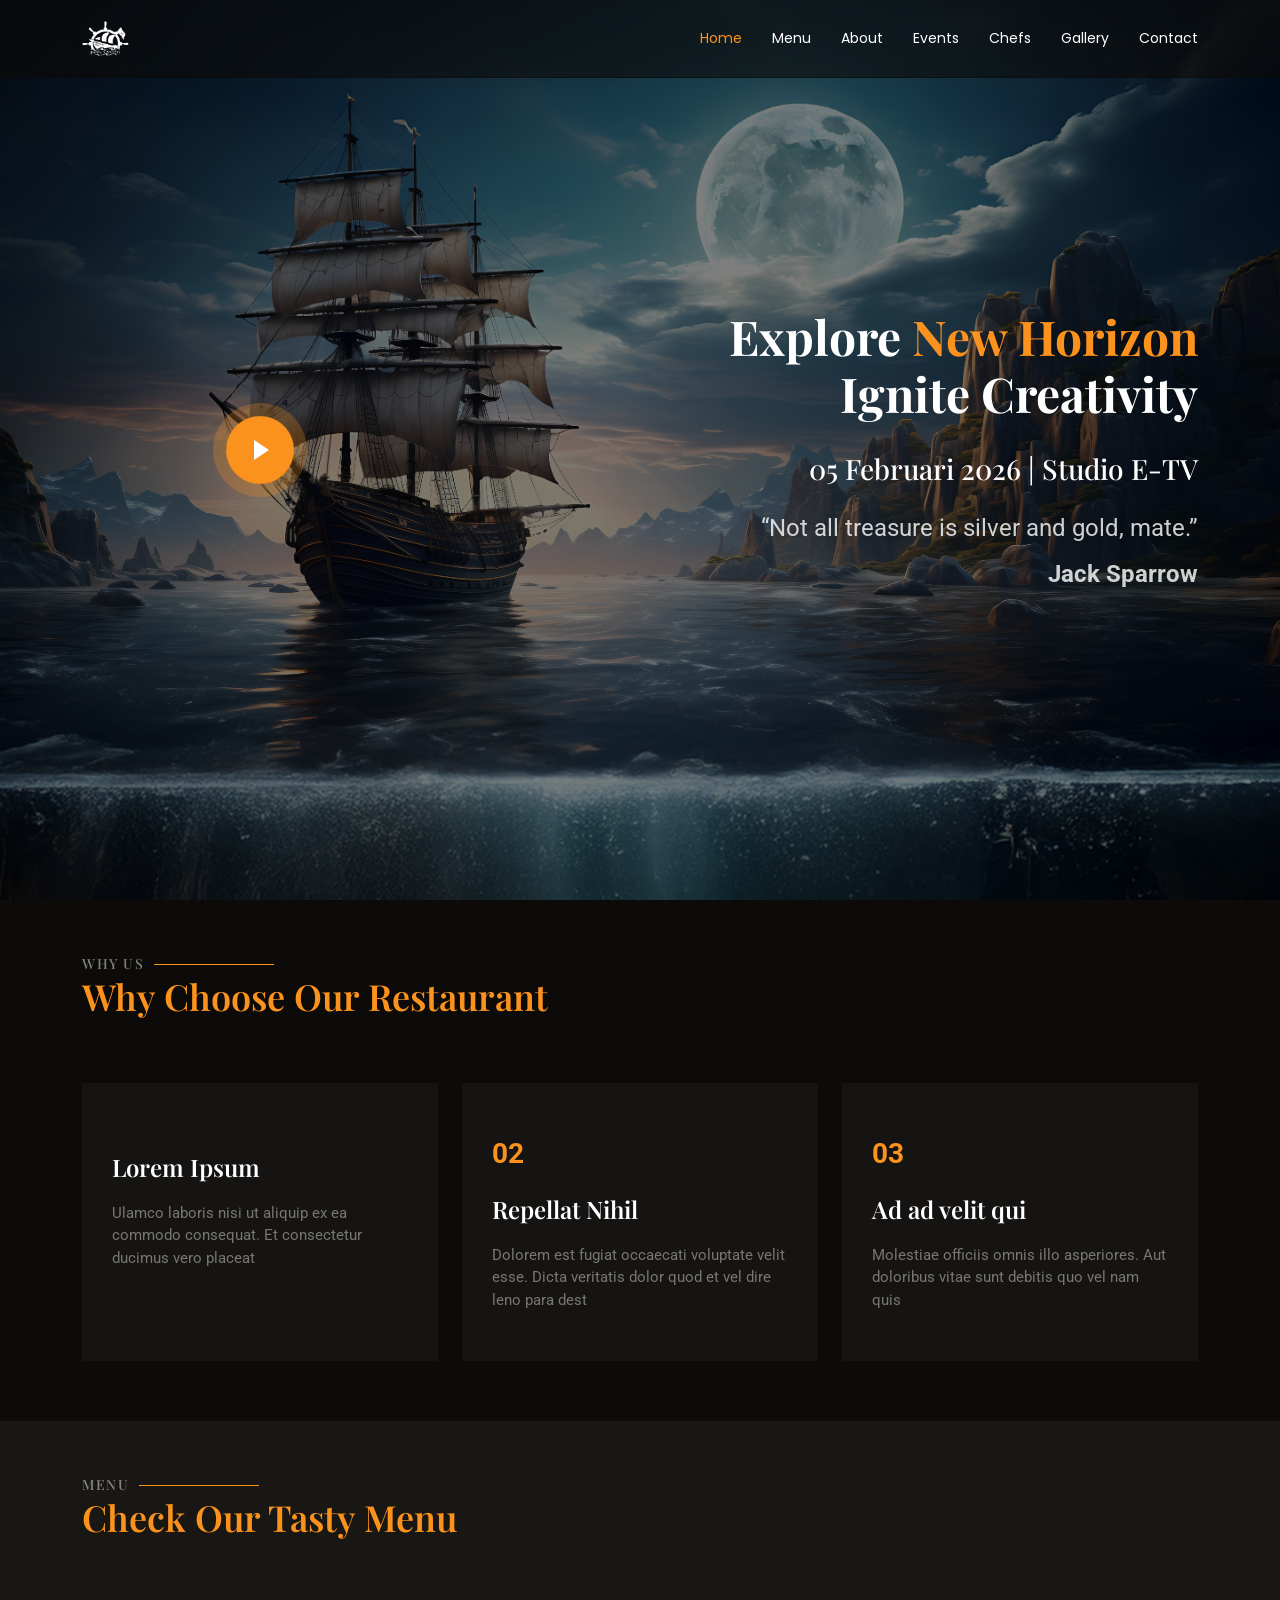
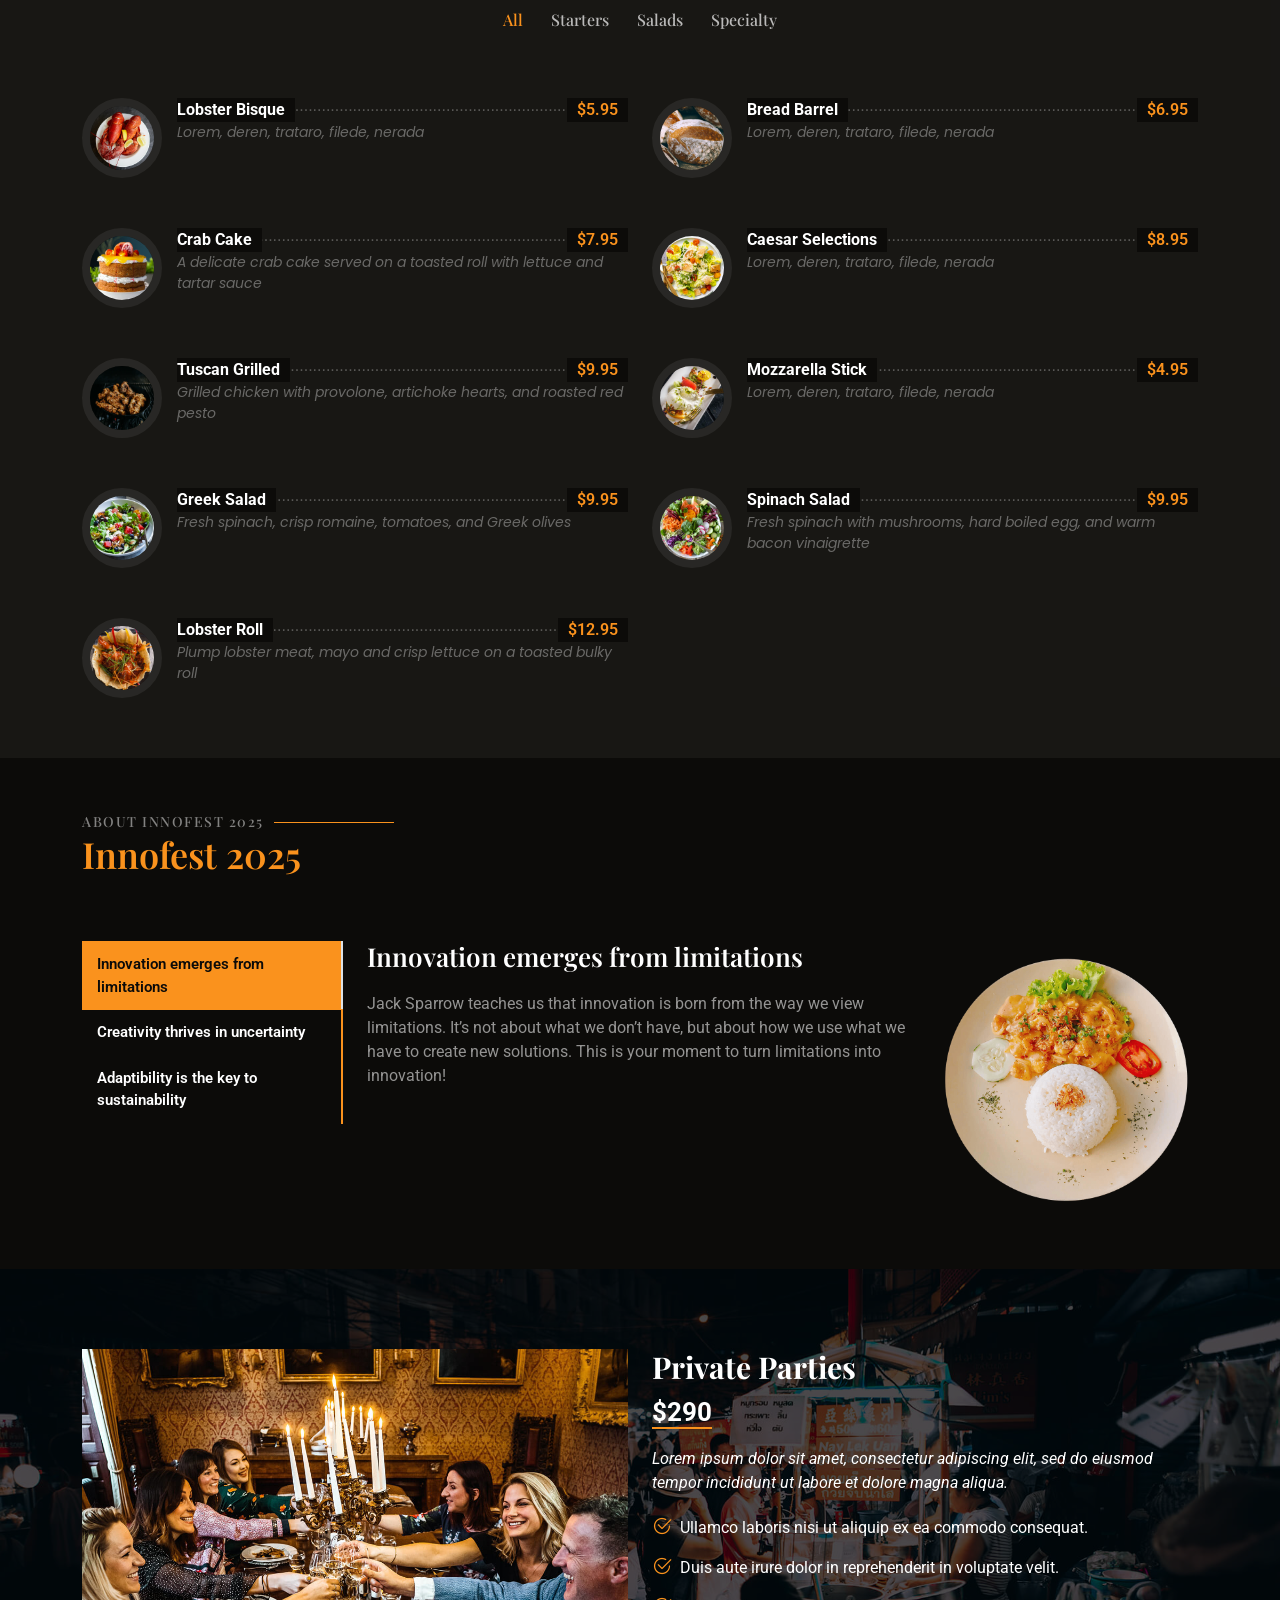
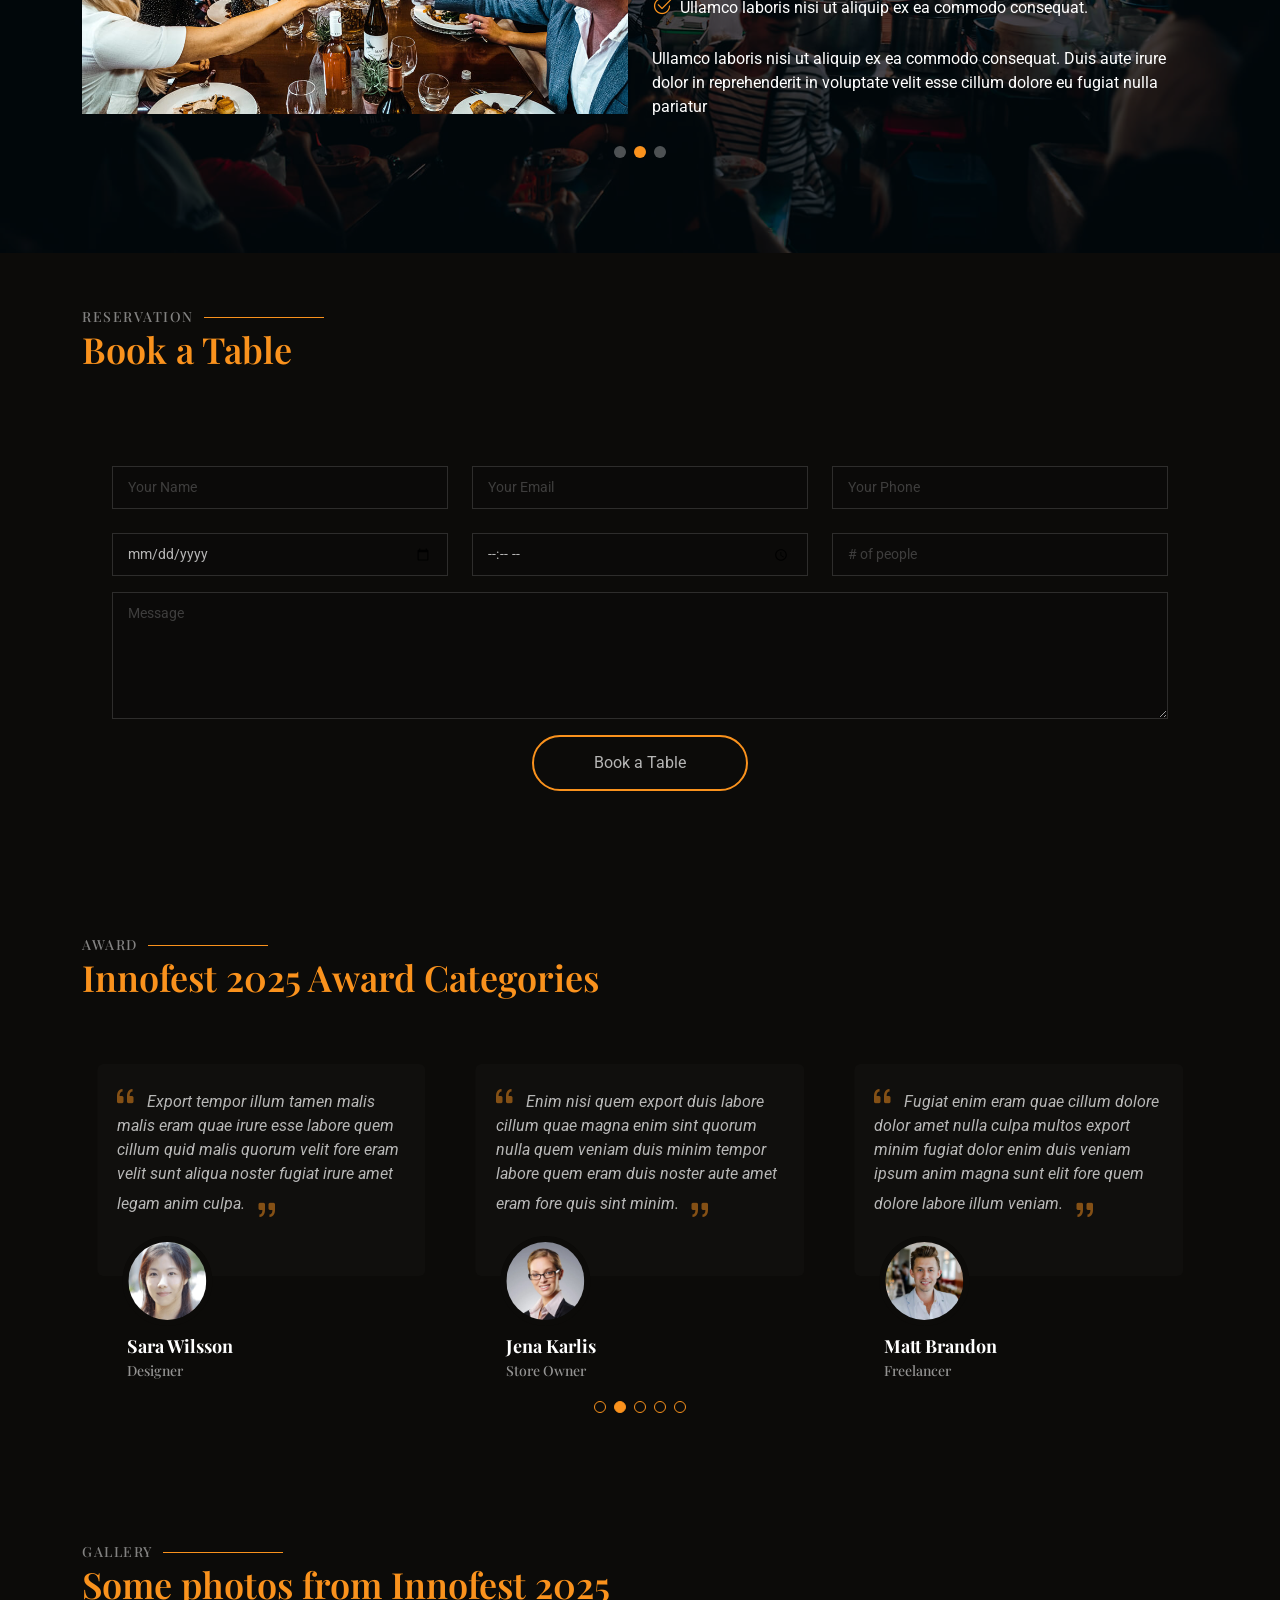
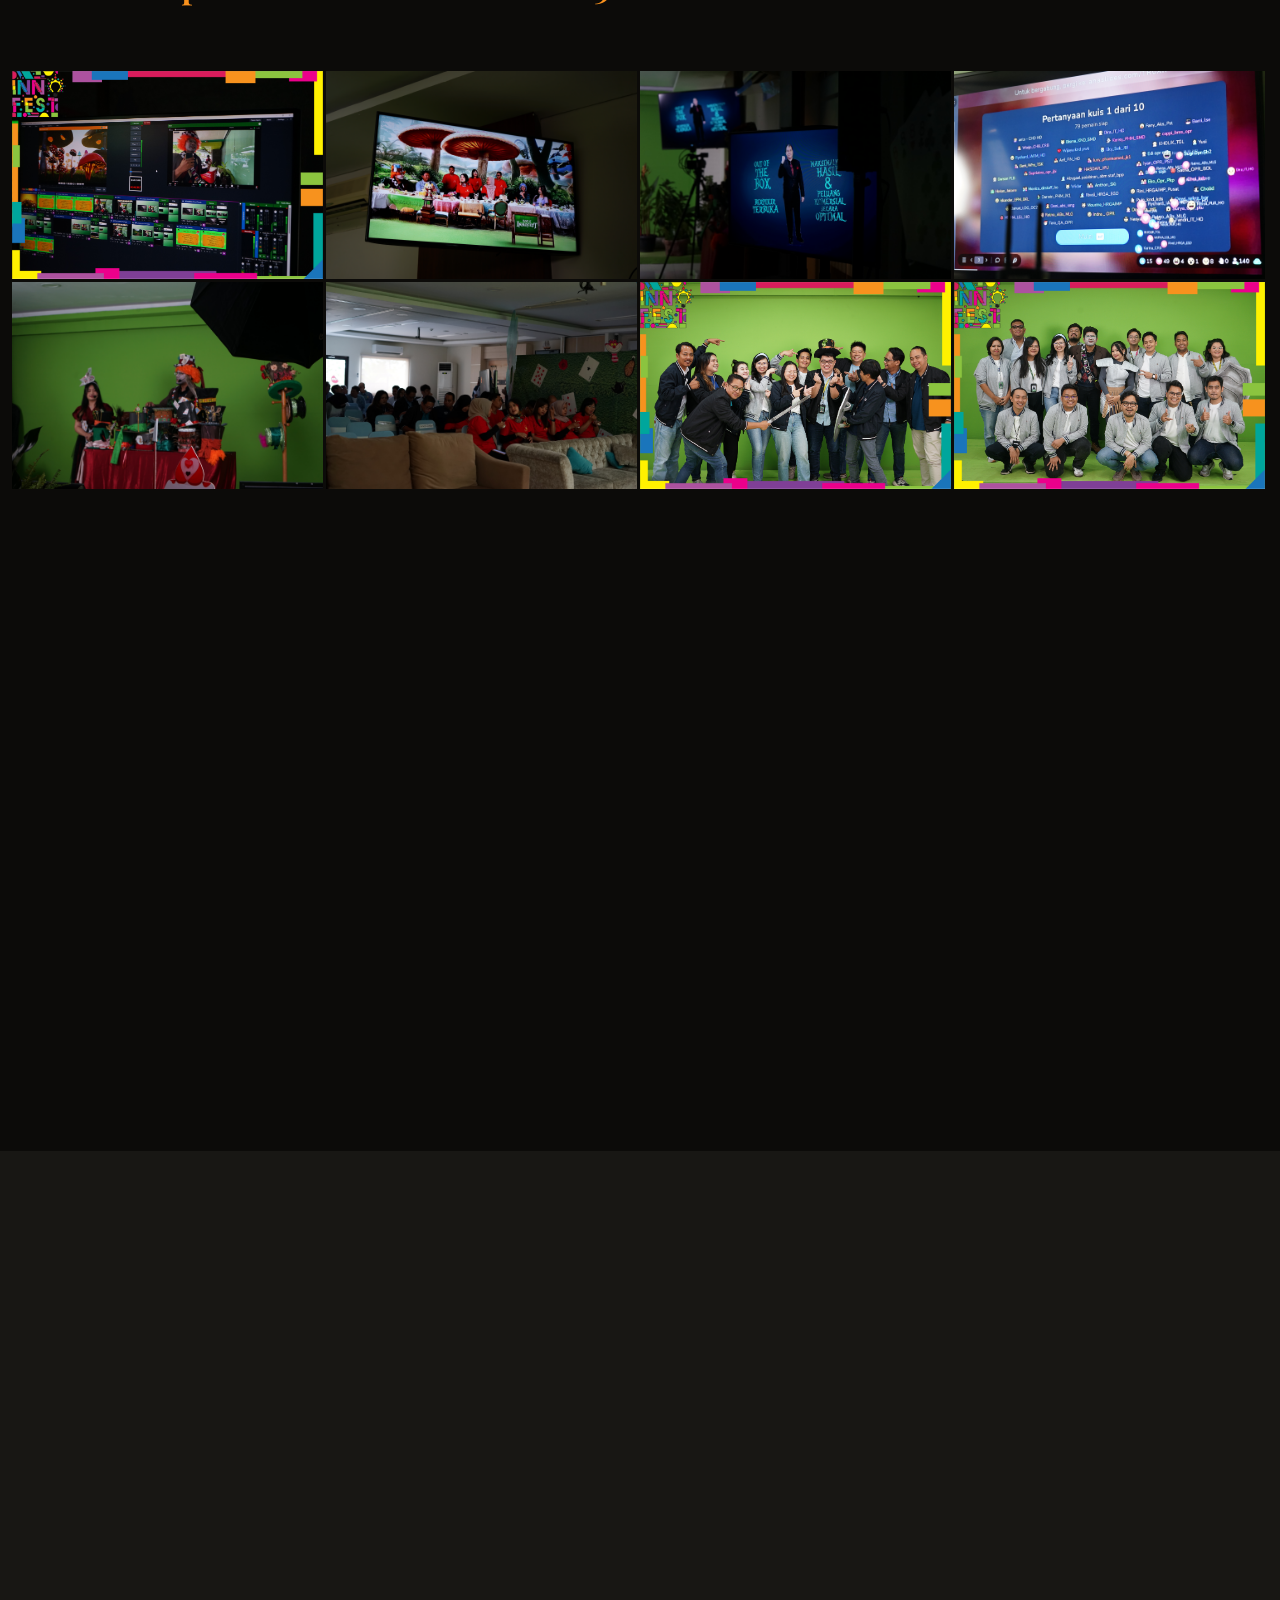
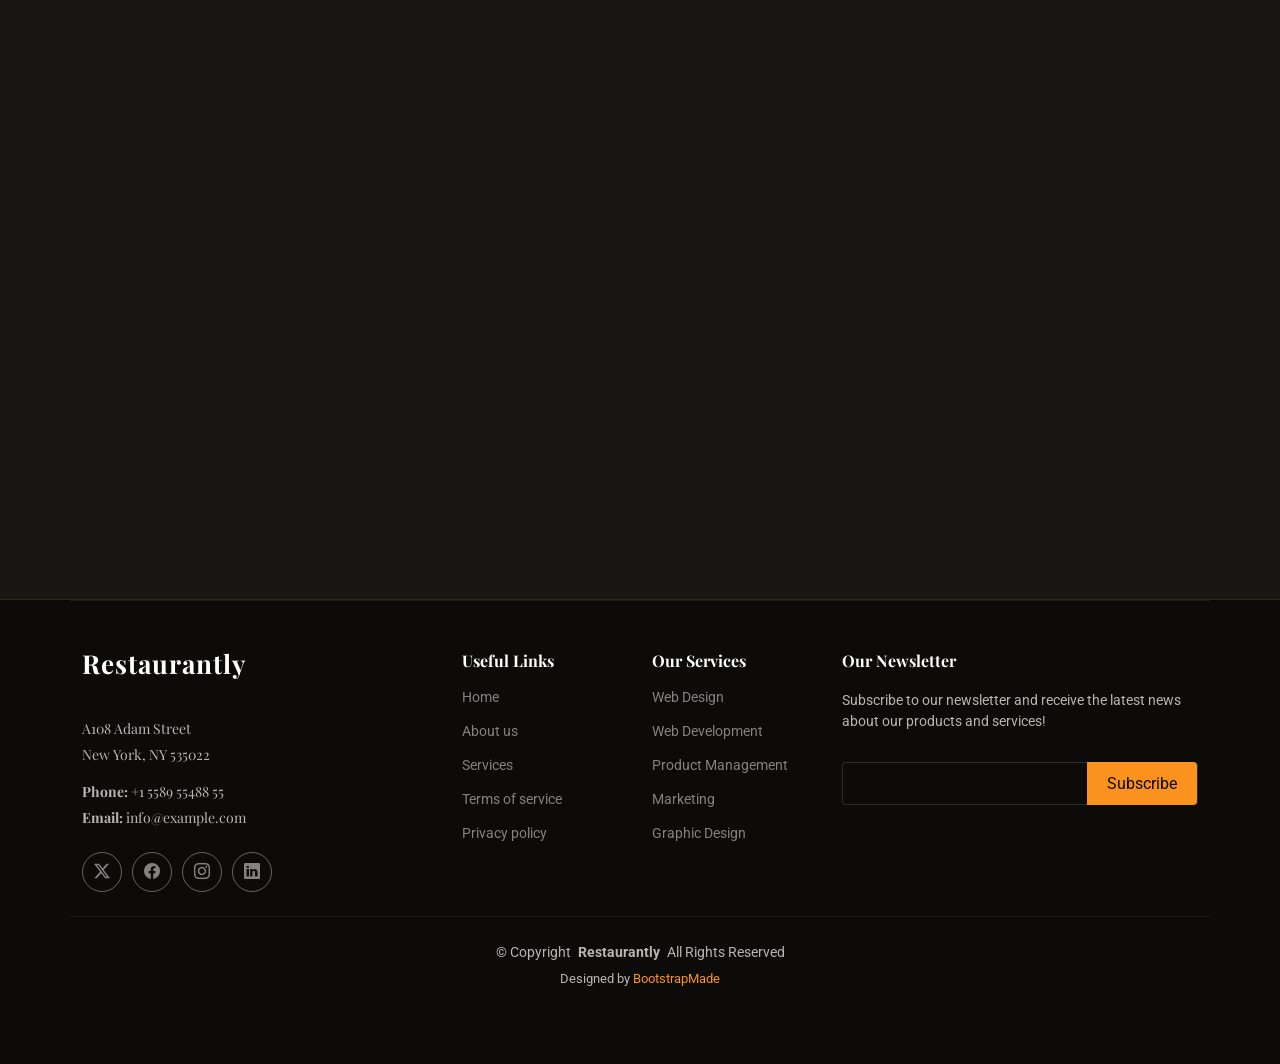
==== commit bbb0b05e: "styles : update about us" ====
--- a/index.html
+++ b/index.html
@@ -24,6 +24,8 @@
   <link href="assets/vendor/glightbox/css/glightbox.min.css" rel="stylesheet">
   <link href="assets/vendor/swiper/swiper-bundle.min.css" rel="stylesheet">
 
+  <!-- Favicon, Put your Website Logo Here (square resolution and png)-->
+<link rel="shortcut icon" type="image/png" />
   <!-- Main CSS File -->
   <link href="assets/css/main.css" rel="stylesheet">
 
@@ -298,7 +300,7 @@
 
       <!-- Section Title -->
       <div class="container section-title" data-aos="fade-up">
-        <h2>About</h2>
+        <h2>About Innofest 2025</h2>
         <p>Innofest 2025</p>
       </div><!-- End Section Title -->
 
@@ -308,19 +310,15 @@
           <div class="col-lg-3">
             <ul class="nav nav-tabs flex-column">
               <li class="nav-item">
-                <a class="nav-link active show" data-bs-toggle="tab" href="#specials-tab-1">Modi sit est</a>
+                <a class="nav-link active show" data-bs-toggle="tab" href="#specials-tab-1">Innovation emerges from limitations
+                </a>
               </li>
               <li class="nav-item">
-                <a class="nav-link" data-bs-toggle="tab" href="#specials-tab-2">Unde praesentium sed</a>
+                <a class="nav-link" data-bs-toggle="tab" href="#specials-tab-2">Creativity thrives in uncertainty</a>
               </li>
               <li class="nav-item">
-                <a class="nav-link" data-bs-toggle="tab" href="#specials-tab-3">Pariatur explicabo vel</a>
+                <a class="nav-link" data-bs-toggle="tab" href="#specials-tab-3">Adaptibility is the key to sustainability</a>
               </li>
-              <li class="nav-item">
-                <a class="nav-link" data-bs-toggle="tab" href="#specials-tab-4">Nostrum qui quasi</a>
-              </li>
-              <li class="nav-item">
-                <a class="nav-link" data-bs-toggle="tab" href="#specials-tab-5">Iusto ut expedita aut</a>
               </li>
             </ul>
           </div>
@@ -329,9 +327,11 @@
               <div class="tab-pane active show" id="specials-tab-1">
                 <div class="row">
                   <div class="col-lg-8 details order-2 order-lg-1">
-                    <h3>Architecto ut aperiam autem id</h3>
-                    <p class="fst-italic">Qui laudantium consequatur laborum sit qui ad sapiente dila parde sonata raqer a videna mareta paulona marka</p>
-                    <p>Et nobis maiores eius. Voluptatibus ut enim blanditiis atque harum sint. Laborum eos ipsum ipsa odit magni. Incidunt hic ut molestiae aut qui. Est repellat minima eveniet eius et quis magni nihil. Consequatur dolorem quaerat quos qui similique accusamus nostrum rem vero</p>
+                    <h3>Innovation emerges from limitations</h3>
+                     <p>Jack Sparrow teaches us that innovation is born from the way we view limitations. 
+                      It’s not about what we don’t have, but about how we use what we have to create new solutions. 
+                      This is your moment to turn limitations into innovation!
+                    </p>
                   </div>
                   <div class="col-lg-4 text-center order-1 order-lg-2">
                     <img src="assets/img/specials-1.png" alt="" class="img-fluid">
@@ -341,9 +341,9 @@
               <div class="tab-pane" id="specials-tab-2">
                 <div class="row">
                   <div class="col-lg-8 details order-2 order-lg-1">
-                    <h3>Et blanditiis nemo veritatis excepturi</h3>
-                    <p class="fst-italic">Qui laudantium consequatur laborum sit qui ad sapiente dila parde sonata raqer a videna mareta paulona marka</p>
-                    <p>Ea ipsum voluptatem consequatur quis est. Illum error ullam omnis quia et reiciendis sunt sunt est. Non aliquid repellendus itaque accusamus eius et velit ipsa voluptates. Optio nesciunt eaque beatae accusamus lerode pakto madirna desera vafle de nideran pal</p>
+                    <h3>Creativity thrives in uncertainty</h3>
+                    <p>Jack Sparrow never hesitates to face difficult situations because he always thinks outside the box and looks for 
+                      opportunities in every challenge. Let your creativity flourish in uncertainty!</p>
                   </div>
                   <div class="col-lg-4 text-center order-1 order-lg-2">
                     <img src="assets/img/specials-2.png" alt="" class="img-fluid">
@@ -353,36 +353,12 @@
               <div class="tab-pane" id="specials-tab-3">
                 <div class="row">
                   <div class="col-lg-8 details order-2 order-lg-1">
-                    <h3>Impedit facilis occaecati odio neque aperiam sit</h3>
-                    <p class="fst-italic">Eos voluptatibus quo. Odio similique illum id quidem non enim fuga. Qui natus non sunt dicta dolor et. In asperiores velit quaerat perferendis aut</p>
-                    <p>Iure officiis odit rerum. Harum sequi eum illum corrupti culpa veritatis quisquam. Neque necessitatibus illo rerum eum ut. Commodi ipsam minima molestiae sed laboriosam a iste odio. Earum odit nesciunt fugiat sit ullam. Soluta et harum voluptatem optio quae</p>
+                    <h3>Adaptibility is the key to sustainability</h3>
+                    <p>Jack Sparrow knows that on any journey, plans may change, but those who can adapt will always find a way to success. 
+                      Stay adaptable, and you’ll keep steering your ship toward lasting success</p>
                   </div>
                   <div class="col-lg-4 text-center order-1 order-lg-2">
                     <img src="assets/img/specials-3.png" alt="" class="img-fluid">
-                  </div>
-                </div>
-              </div>
-              <div class="tab-pane" id="specials-tab-4">
-                <div class="row">
-                  <div class="col-lg-8 details order-2 order-lg-1">
-                    <h3>Fuga dolores inventore laboriosam ut est accusamus laboriosam dolore</h3>
-                    <p class="fst-italic">Totam aperiam accusamus. Repellat consequuntur iure voluptas iure porro quis delectus</p>
-                    <p>Eaque consequuntur consequuntur libero expedita in voluptas. Nostrum ipsam necessitatibus aliquam fugiat debitis quis velit. Eum ex maxime error in consequatur corporis atque. Eligendi asperiores sed qui veritatis aperiam quia a laborum inventore</p>
-                  </div>
-                  <div class="col-lg-4 text-center order-1 order-lg-2">
-                    <img src="assets/img/specials-4.png" alt="" class="img-fluid">
-                  </div>
-                </div>
-              </div>
-              <div class="tab-pane" id="specials-tab-5">
-                <div class="row">
-                  <div class="col-lg-8 details order-2 order-lg-1">
-                    <h3>Est eveniet ipsam sindera pad rone matrelat sando reda</h3>
-                    <p class="fst-italic">Omnis blanditiis saepe eos autem qui sunt debitis porro quia.</p>
-                    <p>Exercitationem nostrum omnis. Ut reiciendis repudiandae minus. Omnis recusandae ut non quam ut quod eius qui. Ipsum quia odit vero atque qui quibusdam amet. Occaecati sed est sint aut vitae molestiae voluptate vel</p>
-                  </div>
-                  <div class="col-lg-4 text-center order-1 order-lg-2">
-                    <img src="assets/img/specials-5.png" alt="" class="img-fluid">
                   </div>
                 </div>
               </div>
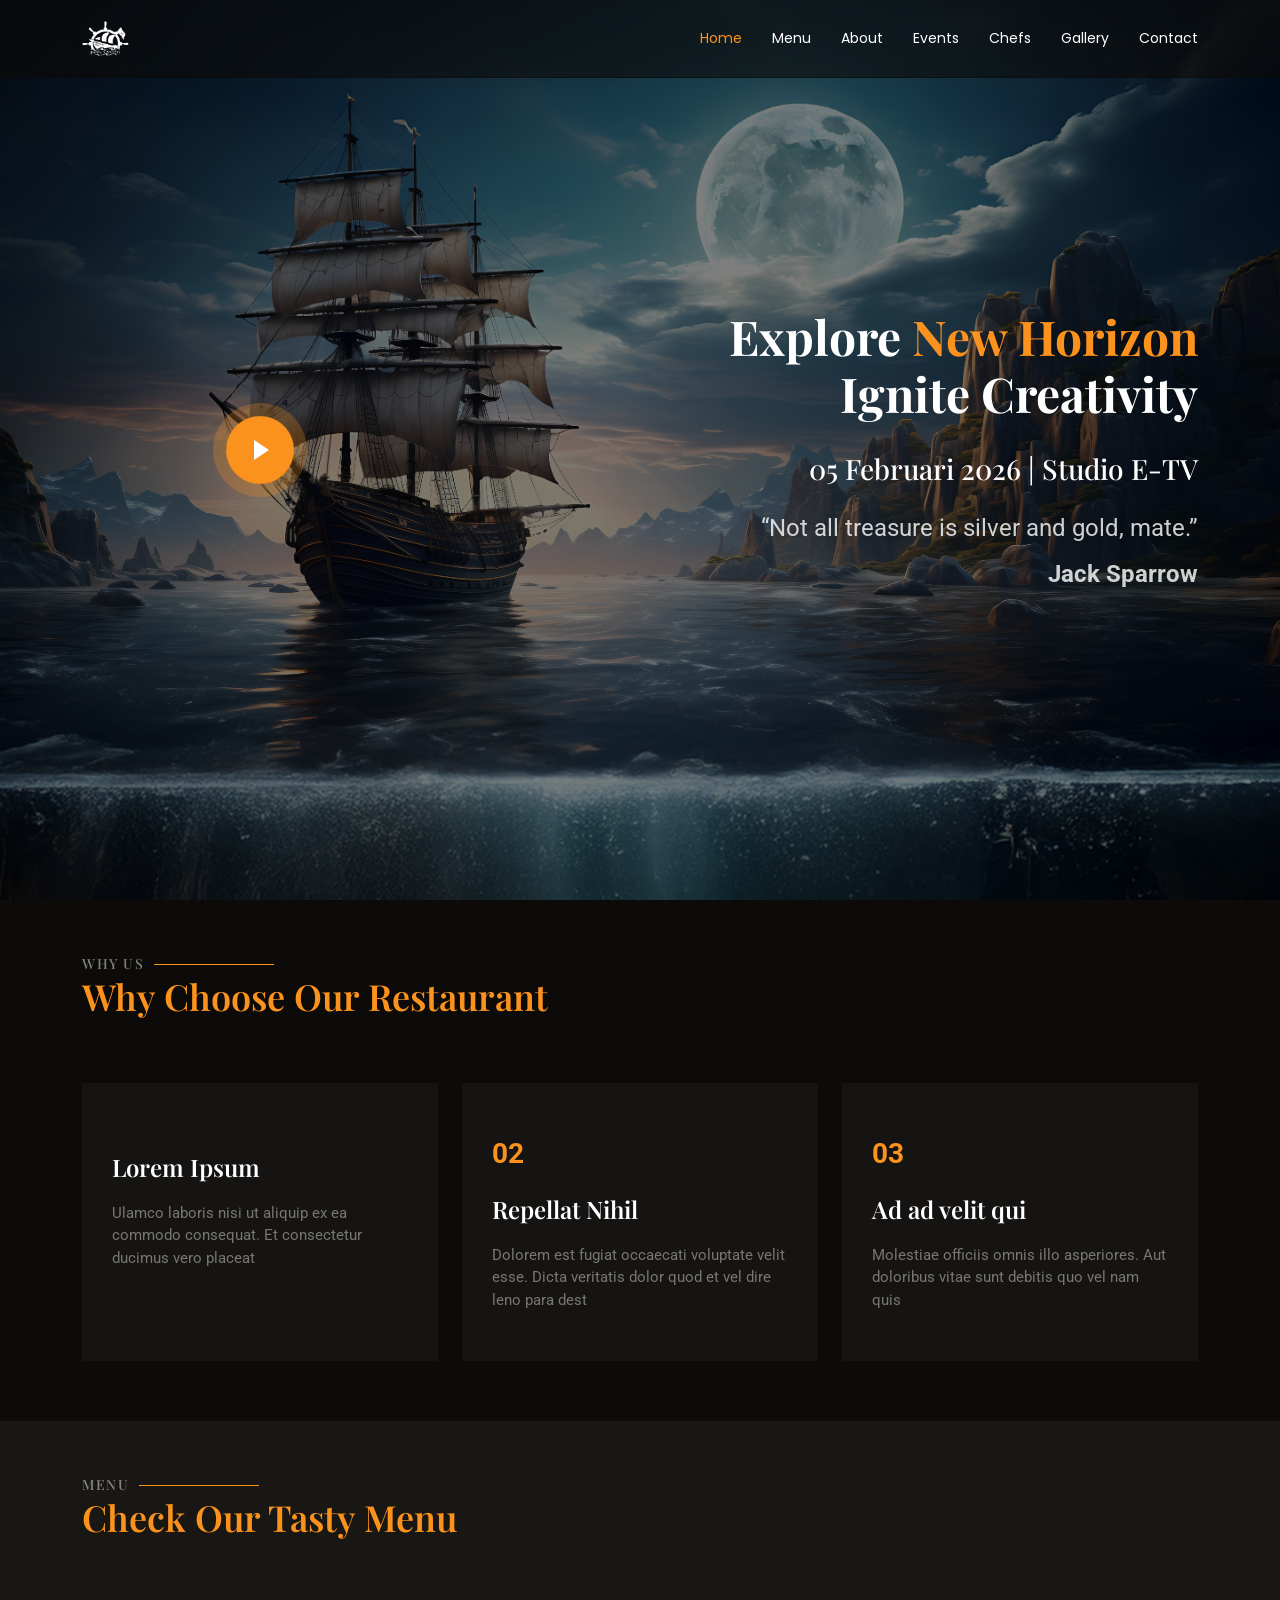
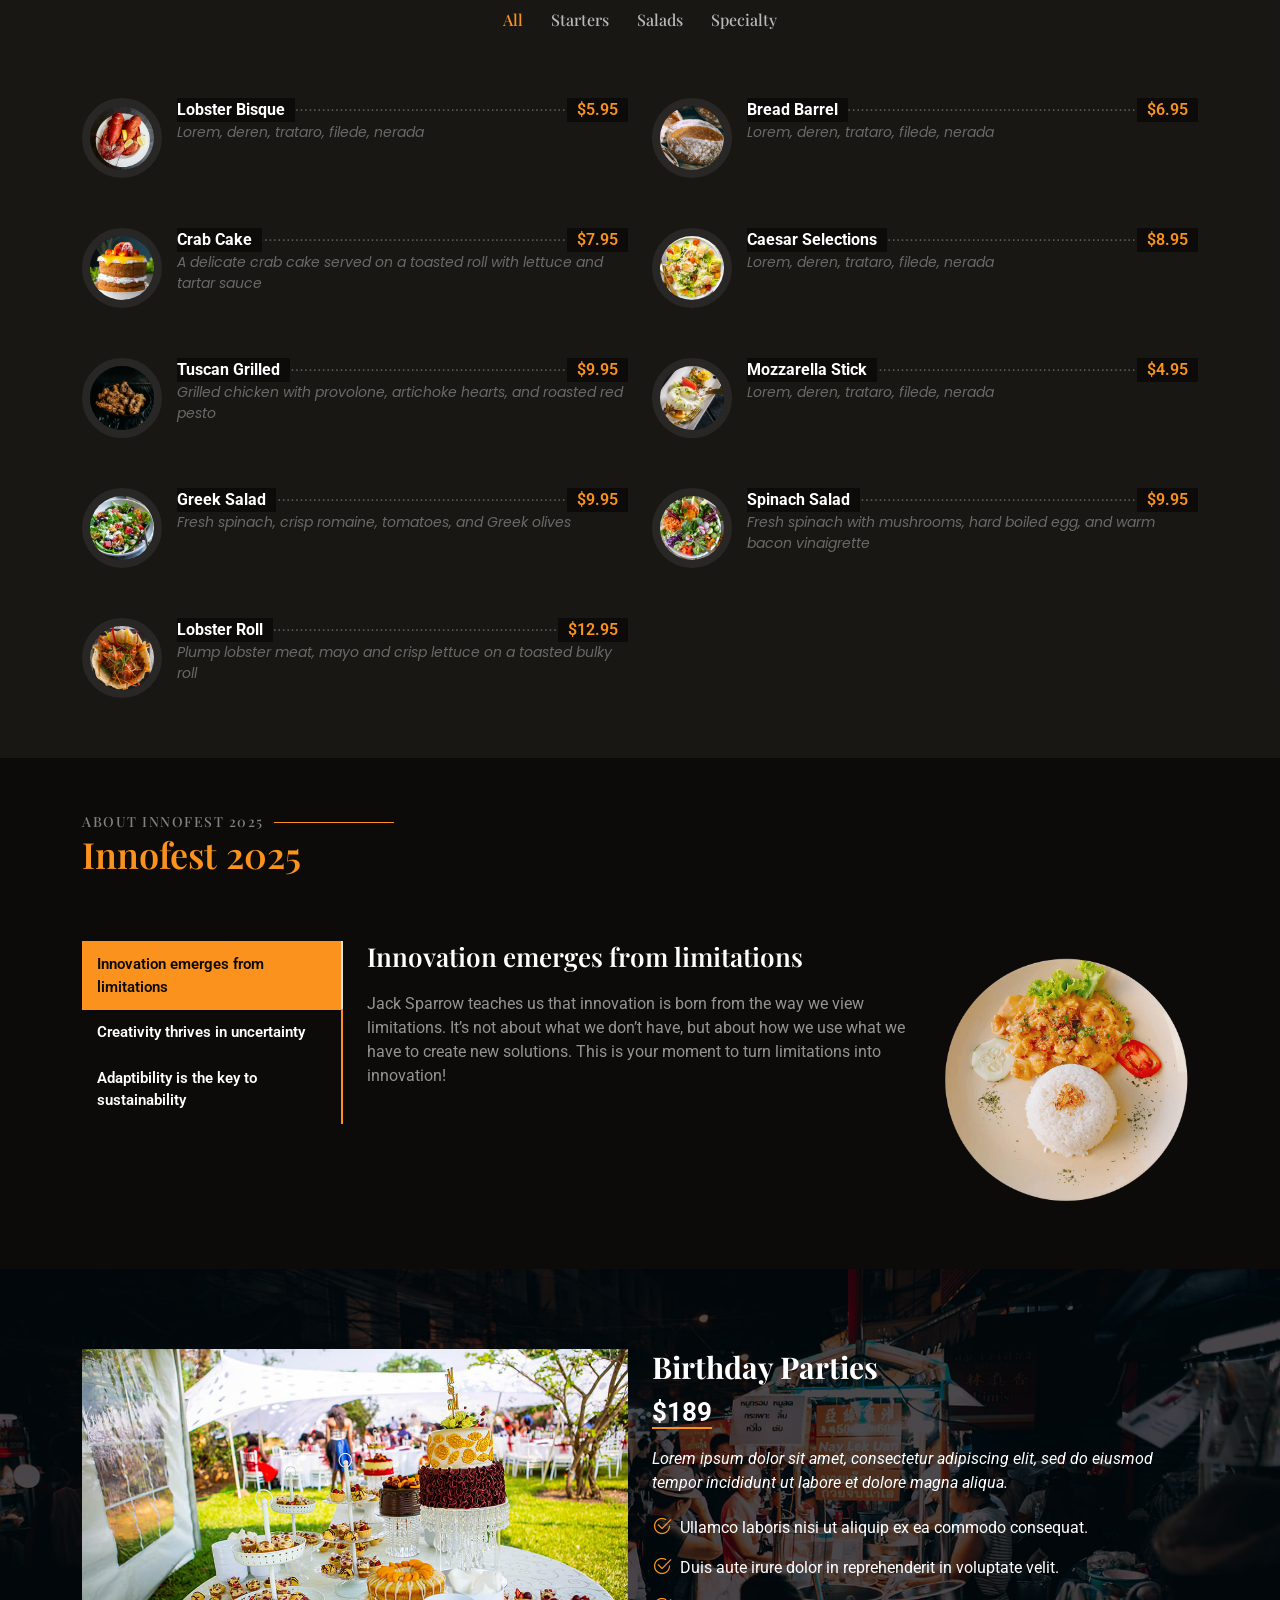
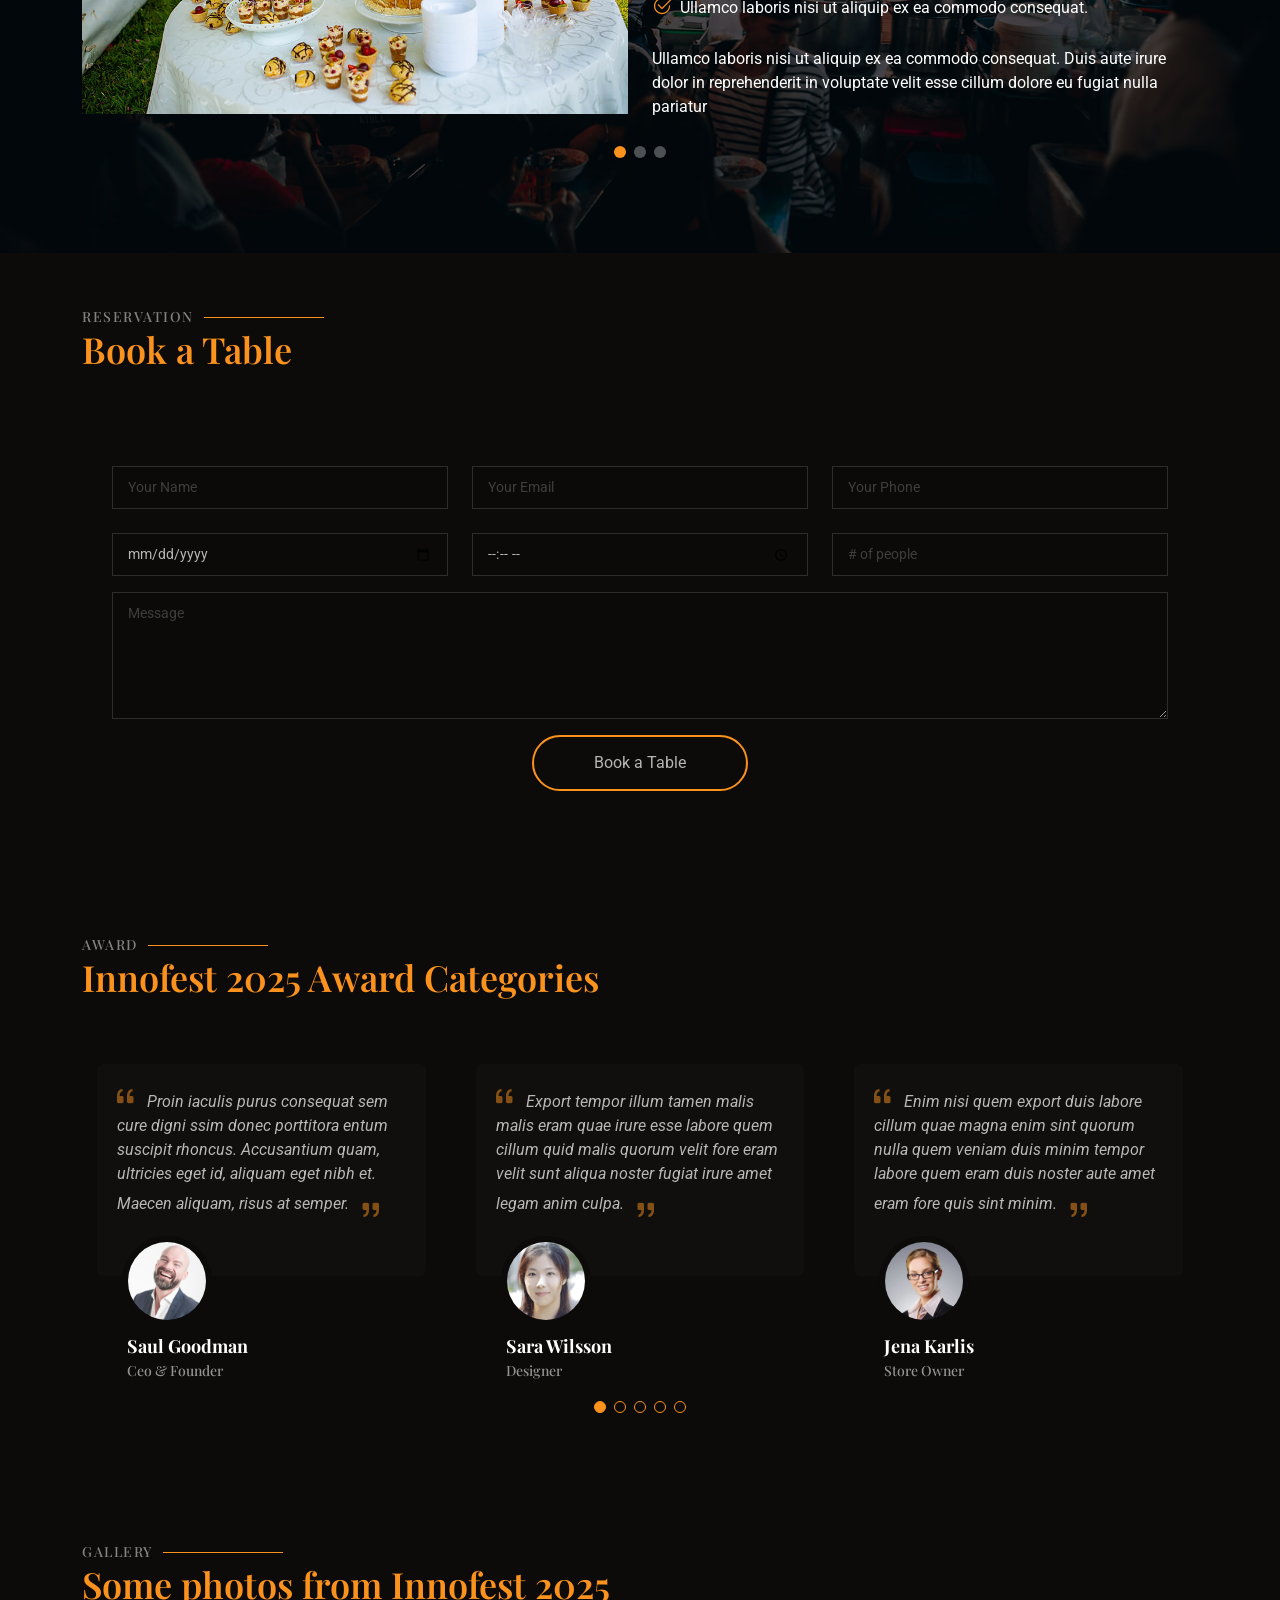
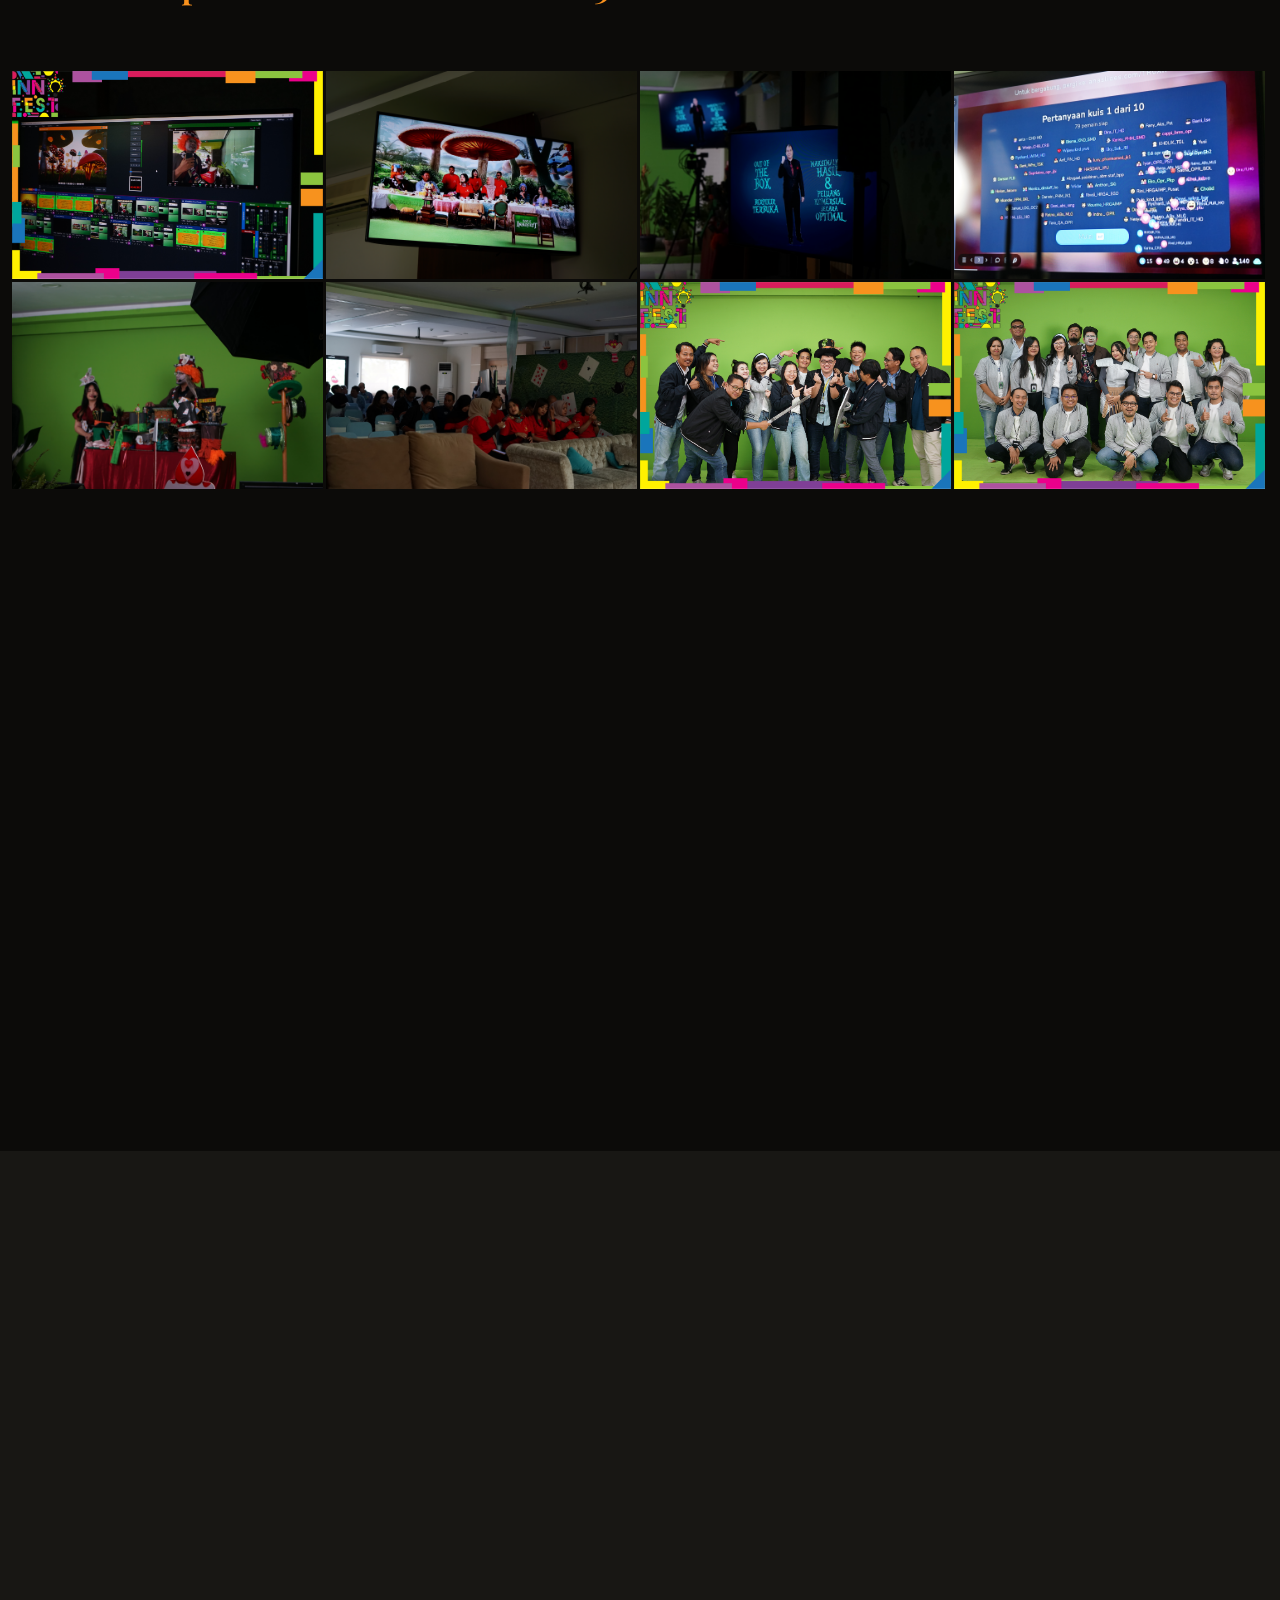
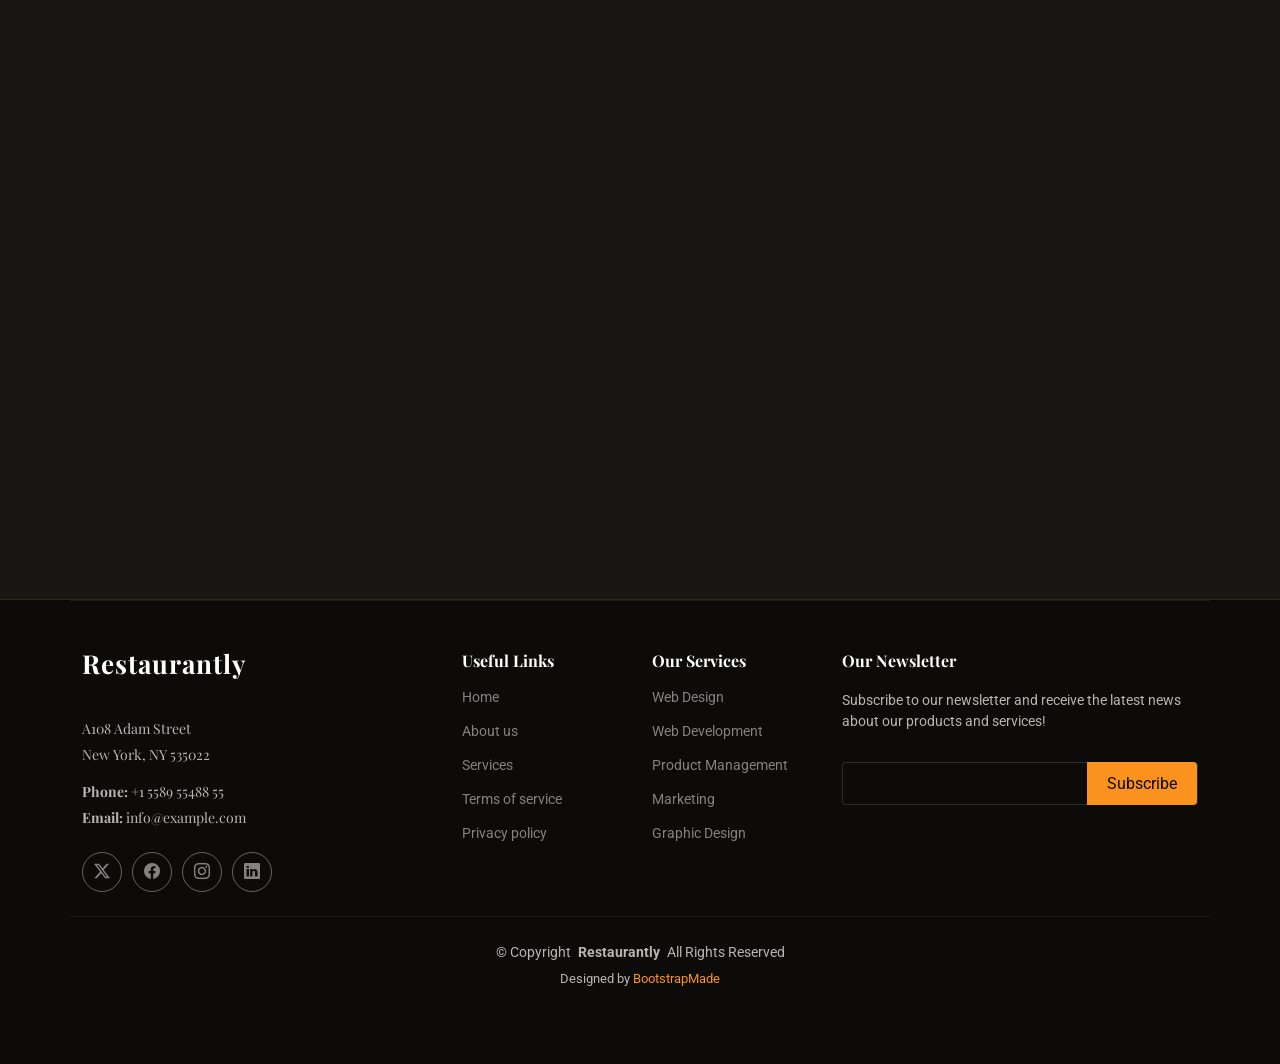
==== commit 26f985b9: "style : pretify index.html" ====
--- a/index.html
+++ b/index.html
@@ -1,104 +1,154 @@
 <!DOCTYPE html>
 <html lang="en">
-
-<head>
-  <meta charset="utf-8">
-  <meta content="width=device-width, initial-scale=1.0" name="viewport">
-  <title>Innofest 2026</title>
-  <meta name="description" content="">
-  <meta name="keywords" content="">
-
-  <!-- Favicons -->
-  <link href="assets/img/favicon.png" rel="icon">
-  <link href="assets/img/apple-touch-icon.png" rel="apple-touch-icon">
-
-  <!-- Fonts -->
-  <link href="https://fonts.googleapis.com" rel="preconnect">
-  <link href="https://fonts.gstatic.com" rel="preconnect" crossorigin>
-  <link href="https://fonts.googleapis.com/css2?family=Roboto:ital,wght@0,100;0,300;0,400;0,500;0,700;0,900;1,100;1,300;1,400;1,500;1,700;1,900&family=Poppins:ital,wght@0,100;0,200;0,300;0,400;0,500;0,600;0,700;0,800;0,900;1,100;1,200;1,300;1,400;1,500;1,600;1,700;1,800;1,900&family=Playfair+Display:ital,wght@0,400;0,500;0,600;0,700;0,800;0,900;1,400;1,500;1,600;1,700;1,800;1,900&display=swap" rel="stylesheet">
-
-  <!-- Vendor CSS Files -->
-  <link href="assets/vendor/bootstrap/css/bootstrap.min.css" rel="stylesheet">
-  <link href="assets/vendor/bootstrap-icons/bootstrap-icons.css" rel="stylesheet">
-  <link href="assets/vendor/aos/aos.css" rel="stylesheet">
-  <link href="assets/vendor/glightbox/css/glightbox.min.css" rel="stylesheet">
-  <link href="assets/vendor/swiper/swiper-bundle.min.css" rel="stylesheet">
-
-  <!-- Favicon, Put your Website Logo Here (square resolution and png)-->
-<link rel="shortcut icon" type="image/png" />
-  <!-- Main CSS File -->
-  <link href="assets/css/main.css" rel="stylesheet">
-
-  <!-- =======================================================
+  <head>
+    <meta charset="utf-8" />
+    <meta content="width=device-width, initial-scale=1.0" name="viewport" />
+    <title>Innofest 2026</title>
+    <meta name="description" content="" />
+    <meta name="keywords" content="" />
+
+    <!-- Favicons -->
+    <link href="assets/img/favicon.png" rel="icon" />
+    <link href="assets/img/apple-touch-icon.png" rel="apple-touch-icon" />
+    <link
+      href="https://cdn.jsdelivr.net/npm/bootstrap-icons/font/bootstrap-icons.css"
+      rel="stylesheet"
+    />
+
+    <!-- Fonts -->
+    <link href="https://fonts.googleapis.com" rel="preconnect" />
+    <link href="https://fonts.gstatic.com" rel="preconnect" crossorigin />
+    <link
+      href="https://fonts.googleapis.com/css2?family=Roboto:ital,wght@0,100;0,300;0,400;0,500;0,700;0,900;1,100;1,300;1,400;1,500;1,700;1,900&family=Poppins:ital,wght@0,100;0,200;0,300;0,400;0,500;0,600;0,700;0,800;0,900;1,100;1,200;1,300;1,400;1,500;1,600;1,700;1,800;1,900&family=Playfair+Display:ital,wght@0,400;0,500;0,600;0,700;0,800;0,900;1,400;1,500;1,600;1,700;1,800;1,900&display=swap"
+      rel="stylesheet"
+    />
+
+    <!-- Vendor CSS Files -->
+    <link
+      href="assets/vendor/bootstrap/css/bootstrap.min.css"
+      rel="stylesheet"
+    />
+    <link
+      href="assets/vendor/bootstrap-icons/bootstrap-icons.css"
+      rel="stylesheet"
+    />
+    <link href="assets/vendor/aos/aos.css" rel="stylesheet" />
+    <link
+      href="assets/vendor/glightbox/css/glightbox.min.css"
+      rel="stylesheet"
+    />
+    <link href="assets/vendor/swiper/swiper-bundle.min.css" rel="stylesheet" />
+
+    <!-- Favicon, Put your Website Logo Here (square resolution and png)-->
+    <link rel="shortcut icon" type="image/png" />
+    <!-- Main CSS File -->
+    <link href="assets/css/main.css" rel="stylesheet" />
+
+    <!-- =======================================================
   * Template Name: Restaurantly
   * Template URL: https://bootstrapmade.com/restaurantly-restaurant-template/
   * Updated: Aug 07 2024 with Bootstrap v5.3.3
   * Author: BootstrapMade.com
   * License: https://bootstrapmade.com/license/
   ======================================================== -->
-</head>
-
-<body class="index-page bodyClass">
-
-  <header id="header" class="header fixed-top">
-
-    <div class="branding d-flex align-items-center">
-
-      <div class="container position-relative d-flex align-items-center justify-content-between">
-        <a href="index.html" class="logo d-flex align-items-center me-auto me-xl-0">
-          <!-- Uncomment the line below if you also wish to use an image logo -->
-          <!-- <img src="assets/img/logo.png" alt=""> -->
-          <!-- <h1 class="sitename">Restaurantly</h1> -->
-           <img src="assets/img/innofest/Ignites Creativity - White.png" style="size: 20%;" >
-        </a>
-
-        <nav id="navmenu" class="navmenu">
-          <ul>
-            <li><a href="#hero" class="active">Home<br></a></li>
-            <!-- <li><a href="#about">About</a></li> -->
-            <li><a href="#menu">Menu</a></li>
-            <li><a href="#about">About</a></li>
-            <li><a href="#events">Events</a></li>
-            <li><a href="#chefs">Chefs</a></li>
-            <li><a href="#gallery">Gallery</a></li>
-            <li><a href="#contact">Contact</a></li>
-          </ul>
-          <i class="mobile-nav-toggle d-xl-none bi bi-list"></i>
-        </nav>
-
+  </head>
+
+  <body class="index-page bodyClass">
+    <header id="header" class="header fixed-top">
+      <div class="branding d-flex align-items-center">
+        <div
+          class="container position-relative d-flex align-items-center justify-content-between"
+        >
+          <a
+            href="index.html"
+            class="logo d-flex align-items-center me-auto me-xl-0"
+          >
+            <!-- Uncomment the line below if you also wish to use an image logo -->
+            <!-- <img src="assets/img/logo.png" alt=""> -->
+            <!-- <h1 class="sitename">Restaurantly</h1> -->
+            <img
+              src="assets/img/innofest/Ignites Creativity - White.png"
+              style="size: 20%"
+            />
+          </a>
+
+          <nav id="navmenu" class="navmenu">
+            <ul>
+              <li>
+                <a href="#hero" class="active">Home<br /></a>
+              </li>
+              <!-- <li><a href="#about">About</a></li> -->
+              <li><a href="#menu">Menu</a></li>
+              <li><a href="#about">About</a></li>
+              <li><a href="#events">Events</a></li>
+              <li><a href="#chefs">Chefs</a></li>
+              <li><a href="#gallery">Gallery</a></li>
+              <li><a href="#contact">Contact</a></li>
+            </ul>
+            <i class="mobile-nav-toggle d-xl-none bi bi-list"></i>
+          </nav>
+        </div>
       </div>
-
-    </div>
-
-  </header>
-
-  <main class="main">
-
-    <!-- Hero Section -->
-    <section id="hero" class="hero section dark-background">
-
-      <img src="assets/img/innofest/herosection.jpg" alt="" data-aos="fade-in">
-
-      <div class="container">
-        <div class="row">
-           <div class="col-lg-4 d-flex align-items-center justify-content-center mt-5 mt-lg-0">
-            <a href="assets/img/innofest/Render_Teaser Innofest 2026.mp4" class="glightbox pulsating-play-btn"></a>
-          </div>
-          <div class="col-lg-8 d-flex flex-column align-items-center align-items-lg-end">
-            <h2 data-aos="fade-up" data-aos-delay="100">Explore<span> New Horizon</span></h2>
-            <h2 class="font-weight-bold" data-aos="fade-up" data-aos-delay="100" style="margin-bottom: 4%;">Ignite Creativity</h2>
-            <h3 data-aos="fade-up" data-aos-delay="100" style="margin-bottom: 2%;">05 Februari 2026 | Studio E-TV</h3>
-           <p data-aos="fade-up" data-aos-delay="100">“Not all treasure is silver and gold, mate.”</p>
-           <p data-aos="fade-up" data-aos-delay="100" style="font-weight: bold;">Jack Sparrow</p>
-          </div>
-         
-        </div>
-      </div>
-
-    </section><!-- /Hero Section -->
-
-    <!-- About Section -->
-    <!-- <section id="about" class="about section">
+    </header>
+
+    <main class="main">
+      <!-- Hero Section -->
+      <section id="hero" class="hero section dark-background">
+        <img
+          src="assets/img/innofest/herosection.jpg"
+          alt=""
+          data-aos="fade-in"
+        />
+
+        <div class="container">
+          <div class="row">
+            <div
+              class="col-lg-4 d-flex align-items-center justify-content-center mt-5 mt-lg-0"
+            >
+              <a
+                href="assets/img/innofest/Render_Teaser Innofest 2026.mp4"
+                class="glightbox pulsating-play-btn"
+              ></a>
+            </div>
+            <div
+              class="col-lg-8 d-flex flex-column align-items-center align-items-lg-end"
+            >
+              <h2 data-aos="fade-up" data-aos-delay="100">
+                Explore<span> New Horizon</span>
+              </h2>
+              <h2
+                class="font-weight-bold"
+                data-aos="fade-up"
+                data-aos-delay="100"
+                style="margin-bottom: 4%"
+              >
+                Ignite Creativity
+              </h2>
+              <h3
+                data-aos="fade-up"
+                data-aos-delay="100"
+                style="margin-bottom: 2%"
+              >
+                05 Februari 2026 | Studio E-TV
+              </h3>
+              <p data-aos="fade-up" data-aos-delay="100">
+                “Not all treasure is silver and gold, mate.”
+              </p>
+              <p
+                data-aos="fade-up"
+                data-aos-delay="100"
+                style="font-weight: bold"
+              >
+                Jack Sparrow
+              </p>
+            </div>
+          </div>
+        </div>
+      </section>
+      <!-- /Hero Section -->
+
+      <!-- About Section -->
+      <!-- <section id="about" class="about section">
 
       <div class="container" data-aos="fade-up" data-aos-delay="100">
 
@@ -130,858 +180,1280 @@
       </div>
 
     </section> -->
-    <!-- /About Section -->
-
-    <!-- Why Us Section -->
-    <section id="why-us" class="why-us section">
-
-      <!-- Section Title -->
-      <div class="container section-title" data-aos="fade-up">
-        <h2>WHY US</h2>
-        <p>Why Choose Our Restaurant</p>
-      </div><!-- End Section Title -->
-
-      <div class="container">
-
-        <div class="row gy-4">
-
-          <div class="col-lg-4" data-aos="fade-up" data-aos-delay="100">
-            <div class="card-item">
-              <span><i class="fas fa-fw fa-star"></i></span>
-              <h4><a href="" class="stretched-link">Lorem Ipsum</a></h4>
-              <p>Ulamco laboris nisi ut aliquip ex ea commodo consequat. Et consectetur ducimus vero placeat</p>
-            </div>
-          </div><!-- Card Item -->
-
-          <div class="col-lg-4" data-aos="fade-up" data-aos-delay="200">
-            <div class="card-item">
-              <span>02</span>
-              <h4><a href="" class="stretched-link">Repellat Nihil</a></h4>
-              <p>Dolorem est fugiat occaecati voluptate velit esse. Dicta veritatis dolor quod et vel dire leno para dest</p>
-            </div>
-          </div><!-- Card Item -->
-
-          <div class="col-lg-4" data-aos="fade-up" data-aos-delay="300">
-            <div class="card-item">
-              <span>03</span>
-              <h4><a href="" class="stretched-link">Ad ad velit qui</a></h4>
-              <p>Molestiae officiis omnis illo asperiores. Aut doloribus vitae sunt debitis quo vel nam quis</p>
-            </div>
-          </div><!-- Card Item -->
-
-        </div>
-
-      </div>
-
-    </section><!-- /Why Us Section -->
-
-    <!-- Menu Section -->
-    <section id="menu" class="menu section">
-
-      <!-- Section Title -->
-      <div class="container section-title" data-aos="fade-up">
-        <h2>Menu</h2>
-        <p>Check Our Tasty Menu</p>
-      </div><!-- End Section Title -->
-
-      <div class="container isotope-layout" data-default-filter="*" data-layout="masonry" data-sort="original-order">
-
-        <div class="row" data-aos="fade-up" data-aos-delay="100">
-          <div class="col-lg-12 d-flex justify-content-center">
-            <ul class="menu-filters isotope-filters">
-              <li data-filter="*" class="filter-active">All</li>
-              <li data-filter=".filter-starters">Starters</li>
-              <li data-filter=".filter-salads">Salads</li>
-              <li data-filter=".filter-specialty">Specialty</li>
-            </ul>
-          </div>
-        </div><!-- Menu Filters -->
-
-        <div class="row isotope-container" data-aos="fade-up" data-aos-delay="200">
-
-          <div class="col-lg-6 menu-item isotope-item filter-starters">
-            <img src="assets/img/menu/lobster-bisque.jpg" class="menu-img" alt="">
-            <div class="menu-content">
-              <a href="#">Lobster Bisque</a><span>$5.95</span>
-            </div>
-            <div class="menu-ingredients">
-              Lorem, deren, trataro, filede, nerada
-            </div>
-          </div><!-- Menu Item -->
-
-          <div class="col-lg-6 menu-item isotope-item filter-specialty">
-            <img src="assets/img/menu/bread-barrel.jpg" class="menu-img" alt="">
-            <div class="menu-content">
-              <a href="#">Bread Barrel</a><span>$6.95</span>
-            </div>
-            <div class="menu-ingredients">
-              Lorem, deren, trataro, filede, nerada
-            </div>
-          </div><!-- Menu Item -->
-
-          <div class="col-lg-6 menu-item isotope-item filter-starters">
-            <img src="assets/img/menu/cake.jpg" class="menu-img" alt="">
-            <div class="menu-content">
-              <a href="#">Crab Cake</a><span>$7.95</span>
-            </div>
-            <div class="menu-ingredients">
-              A delicate crab cake served on a toasted roll with lettuce and tartar sauce
-            </div>
-          </div><!-- Menu Item -->
-
-          <div class="col-lg-6 menu-item isotope-item filter-salads">
-            <img src="assets/img/menu/caesar.jpg" class="menu-img" alt="">
-            <div class="menu-content">
-              <a href="#">Caesar Selections</a><span>$8.95</span>
-            </div>
-            <div class="menu-ingredients">
-              Lorem, deren, trataro, filede, nerada
-            </div>
-          </div><!-- Menu Item -->
-
-          <div class="col-lg-6 menu-item isotope-item filter-specialty">
-            <img src="assets/img/menu/tuscan-grilled.jpg" class="menu-img" alt="">
-            <div class="menu-content">
-              <a href="#">Tuscan Grilled</a><span>$9.95</span>
-            </div>
-            <div class="menu-ingredients">
-              Grilled chicken with provolone, artichoke hearts, and roasted red pesto
-            </div>
-          </div><!-- Menu Item -->
-
-          <div class="col-lg-6 menu-item isotope-item filter-starters">
-            <img src="assets/img/menu/mozzarella.jpg" class="menu-img" alt="">
-            <div class="menu-content">
-              <a href="#">Mozzarella Stick</a><span>$4.95</span>
-            </div>
-            <div class="menu-ingredients">
-              Lorem, deren, trataro, filede, nerada
-            </div>
-          </div><!-- Menu Item -->
-
-          <div class="col-lg-6 menu-item isotope-item filter-salads">
-            <img src="assets/img/menu/greek-salad.jpg" class="menu-img" alt="">
-            <div class="menu-content">
-              <a href="#">Greek Salad</a><span>$9.95</span>
-            </div>
-            <div class="menu-ingredients">
-              Fresh spinach, crisp romaine, tomatoes, and Greek olives
-            </div>
-          </div><!-- Menu Item -->
-
-          <div class="col-lg-6 menu-item isotope-item filter-salads">
-            <img src="assets/img/menu/spinach-salad.jpg" class="menu-img" alt="">
-            <div class="menu-content">
-              <a href="#">Spinach Salad</a><span>$9.95</span>
-            </div>
-            <div class="menu-ingredients">
-              Fresh spinach with mushrooms, hard boiled egg, and warm bacon vinaigrette
-            </div>
-          </div><!-- Menu Item -->
-
-          <div class="col-lg-6 menu-item isotope-item filter-specialty">
-            <img src="assets/img/menu/lobster-roll.jpg" class="menu-img" alt="">
-            <div class="menu-content">
-              <a href="#">Lobster Roll</a><span>$12.95</span>
-            </div>
-            <div class="menu-ingredients">
-              Plump lobster meat, mayo and crisp lettuce on a toasted bulky roll
-            </div>
-          </div><!-- Menu Item -->
-
-        </div><!-- Menu Container -->
-
-      </div>
-
-    </section><!-- /Menu Section -->
-
-    <!-- Specials Section -->
-    <section id="about" class="specials section">
-
-      <!-- Section Title -->
-      <div class="container section-title" data-aos="fade-up">
-        <h2>About Innofest 2025</h2>
-        <p>Innofest 2025</p>
-      </div><!-- End Section Title -->
-
-      <div class="container" data-aos="fade-up" data-aos-delay="100">
-
-        <div class="row">
-          <div class="col-lg-3">
-            <ul class="nav nav-tabs flex-column">
-              <li class="nav-item">
-                <a class="nav-link active show" data-bs-toggle="tab" href="#specials-tab-1">Innovation emerges from limitations
-                </a>
-              </li>
-              <li class="nav-item">
-                <a class="nav-link" data-bs-toggle="tab" href="#specials-tab-2">Creativity thrives in uncertainty</a>
-              </li>
-              <li class="nav-item">
-                <a class="nav-link" data-bs-toggle="tab" href="#specials-tab-3">Adaptibility is the key to sustainability</a>
-              </li>
-              </li>
-            </ul>
-          </div>
-          <div class="col-lg-9 mt-4 mt-lg-0">
-            <div class="tab-content">
-              <div class="tab-pane active show" id="specials-tab-1">
-                <div class="row">
-                  <div class="col-lg-8 details order-2 order-lg-1">
-                    <h3>Innovation emerges from limitations</h3>
-                     <p>Jack Sparrow teaches us that innovation is born from the way we view limitations. 
-                      It’s not about what we don’t have, but about how we use what we have to create new solutions. 
-                      This is your moment to turn limitations into innovation!
-                    </p>
-                  </div>
-                  <div class="col-lg-4 text-center order-1 order-lg-2">
-                    <img src="assets/img/specials-1.png" alt="" class="img-fluid">
+      <!-- /About Section -->
+
+      <!-- Why Us Section -->
+      <section id="why-us" class="why-us section">
+        <!-- Section Title -->
+        <div class="container section-title" data-aos="fade-up">
+          <h2>WHY US</h2>
+          <p>Why Choose Our Restaurant</p>
+        </div>
+        <!-- End Section Title -->
+
+        <div class="container">
+          <div class="row gy-4">
+            <div class="col-lg-4" data-aos="fade-up" data-aos-delay="100">
+              <div class="card-item">
+                <span><i class="fas fa-fw fa-star"></i></span>
+                <h4><a href="" class="stretched-link">Lorem Ipsum</a></h4>
+                <p>
+                  Ulamco laboris nisi ut aliquip ex ea commodo consequat. Et
+                  consectetur ducimus vero placeat
+                </p>
+              </div>
+            </div>
+            <!-- Card Item -->
+
+            <div class="col-lg-4" data-aos="fade-up" data-aos-delay="200">
+              <div class="card-item">
+                <span>02</span>
+                <h4><a href="" class="stretched-link">Repellat Nihil</a></h4>
+                <p>
+                  Dolorem est fugiat occaecati voluptate velit esse. Dicta
+                  veritatis dolor quod et vel dire leno para dest
+                </p>
+              </div>
+            </div>
+            <!-- Card Item -->
+
+            <div class="col-lg-4" data-aos="fade-up" data-aos-delay="300">
+              <div class="card-item">
+                <span>03</span>
+                <h4><a href="" class="stretched-link">Ad ad velit qui</a></h4>
+                <p>
+                  Molestiae officiis omnis illo asperiores. Aut doloribus vitae
+                  sunt debitis quo vel nam quis
+                </p>
+              </div>
+            </div>
+            <!-- Card Item -->
+          </div>
+        </div>
+      </section>
+      <!-- /Why Us Section -->
+
+      <!-- Menu Section -->
+      <section id="menu" class="menu section">
+        <!-- Section Title -->
+        <div class="container section-title" data-aos="fade-up">
+          <h2>Menu</h2>
+          <p>Check Our Tasty Menu</p>
+        </div>
+        <!-- End Section Title -->
+
+        <div
+          class="container isotope-layout"
+          data-default-filter="*"
+          data-layout="masonry"
+          data-sort="original-order"
+        >
+          <div class="row" data-aos="fade-up" data-aos-delay="100">
+            <div class="col-lg-12 d-flex justify-content-center">
+              <ul class="menu-filters isotope-filters">
+                <li data-filter="*" class="filter-active">All</li>
+                <li data-filter=".filter-starters">Starters</li>
+                <li data-filter=".filter-salads">Salads</li>
+                <li data-filter=".filter-specialty">Specialty</li>
+              </ul>
+            </div>
+          </div>
+          <!-- Menu Filters -->
+
+          <div
+            class="row isotope-container"
+            data-aos="fade-up"
+            data-aos-delay="200"
+          >
+            <div class="col-lg-6 menu-item isotope-item filter-starters">
+              <img
+                src="assets/img/menu/lobster-bisque.jpg"
+                class="menu-img"
+                alt=""
+              />
+              <div class="menu-content">
+                <a href="#">Lobster Bisque</a><span>$5.95</span>
+              </div>
+              <div class="menu-ingredients">
+                Lorem, deren, trataro, filede, nerada
+              </div>
+            </div>
+            <!-- Menu Item -->
+
+            <div class="col-lg-6 menu-item isotope-item filter-specialty">
+              <img
+                src="assets/img/menu/bread-barrel.jpg"
+                class="menu-img"
+                alt=""
+              />
+              <div class="menu-content">
+                <a href="#">Bread Barrel</a><span>$6.95</span>
+              </div>
+              <div class="menu-ingredients">
+                Lorem, deren, trataro, filede, nerada
+              </div>
+            </div>
+            <!-- Menu Item -->
+
+            <div class="col-lg-6 menu-item isotope-item filter-starters">
+              <img src="assets/img/menu/cake.jpg" class="menu-img" alt="" />
+              <div class="menu-content">
+                <a href="#">Crab Cake</a><span>$7.95</span>
+              </div>
+              <div class="menu-ingredients">
+                A delicate crab cake served on a toasted roll with lettuce and
+                tartar sauce
+              </div>
+            </div>
+            <!-- Menu Item -->
+
+            <div class="col-lg-6 menu-item isotope-item filter-salads">
+              <img src="assets/img/menu/caesar.jpg" class="menu-img" alt="" />
+              <div class="menu-content">
+                <a href="#">Caesar Selections</a><span>$8.95</span>
+              </div>
+              <div class="menu-ingredients">
+                Lorem, deren, trataro, filede, nerada
+              </div>
+            </div>
+            <!-- Menu Item -->
+
+            <div class="col-lg-6 menu-item isotope-item filter-specialty">
+              <img
+                src="assets/img/menu/tuscan-grilled.jpg"
+                class="menu-img"
+                alt=""
+              />
+              <div class="menu-content">
+                <a href="#">Tuscan Grilled</a><span>$9.95</span>
+              </div>
+              <div class="menu-ingredients">
+                Grilled chicken with provolone, artichoke hearts, and roasted
+                red pesto
+              </div>
+            </div>
+            <!-- Menu Item -->
+
+            <div class="col-lg-6 menu-item isotope-item filter-starters">
+              <img
+                src="assets/img/menu/mozzarella.jpg"
+                class="menu-img"
+                alt=""
+              />
+              <div class="menu-content">
+                <a href="#">Mozzarella Stick</a><span>$4.95</span>
+              </div>
+              <div class="menu-ingredients">
+                Lorem, deren, trataro, filede, nerada
+              </div>
+            </div>
+            <!-- Menu Item -->
+
+            <div class="col-lg-6 menu-item isotope-item filter-salads">
+              <img
+                src="assets/img/menu/greek-salad.jpg"
+                class="menu-img"
+                alt=""
+              />
+              <div class="menu-content">
+                <a href="#">Greek Salad</a><span>$9.95</span>
+              </div>
+              <div class="menu-ingredients">
+                Fresh spinach, crisp romaine, tomatoes, and Greek olives
+              </div>
+            </div>
+            <!-- Menu Item -->
+
+            <div class="col-lg-6 menu-item isotope-item filter-salads">
+              <img
+                src="assets/img/menu/spinach-salad.jpg"
+                class="menu-img"
+                alt=""
+              />
+              <div class="menu-content">
+                <a href="#">Spinach Salad</a><span>$9.95</span>
+              </div>
+              <div class="menu-ingredients">
+                Fresh spinach with mushrooms, hard boiled egg, and warm bacon
+                vinaigrette
+              </div>
+            </div>
+            <!-- Menu Item -->
+
+            <div class="col-lg-6 menu-item isotope-item filter-specialty">
+              <img
+                src="assets/img/menu/lobster-roll.jpg"
+                class="menu-img"
+                alt=""
+              />
+              <div class="menu-content">
+                <a href="#">Lobster Roll</a><span>$12.95</span>
+              </div>
+              <div class="menu-ingredients">
+                Plump lobster meat, mayo and crisp lettuce on a toasted bulky
+                roll
+              </div>
+            </div>
+            <!-- Menu Item -->
+          </div>
+          <!-- Menu Container -->
+        </div>
+      </section>
+      <!-- /Menu Section -->
+
+      <!-- Specials Section -->
+      <section id="about" class="specials section">
+        <!-- Section Title -->
+        <div class="container section-title" data-aos="fade-up">
+          <h2>About Innofest 2025</h2>
+          <p>Innofest 2025</p>
+        </div>
+        <!-- End Section Title -->
+
+        <div class="container" data-aos="fade-up" data-aos-delay="100">
+          <div class="row">
+            <div class="col-lg-3">
+              <ul class="nav nav-tabs flex-column">
+                <li class="nav-item">
+                  <a
+                    class="nav-link active show"
+                    data-bs-toggle="tab"
+                    href="#specials-tab-1"
+                    >Innovation emerges from limitations
+                  </a>
+                </li>
+                <li class="nav-item">
+                  <a
+                    class="nav-link"
+                    data-bs-toggle="tab"
+                    href="#specials-tab-2"
+                    >Creativity thrives in uncertainty</a
+                  >
+                </li>
+                <li class="nav-item">
+                  <a
+                    class="nav-link"
+                    data-bs-toggle="tab"
+                    href="#specials-tab-3"
+                    >Adaptibility is the key to sustainability</a
+                  >
+                </li>
+              </ul>
+            </div>
+            <div class="col-lg-9 mt-4 mt-lg-0">
+              <div class="tab-content">
+                <div class="tab-pane active show" id="specials-tab-1">
+                  <div class="row">
+                    <div class="col-lg-8 details order-2 order-lg-1">
+                      <h3>Innovation emerges from limitations</h3>
+                      <p>
+                        Jack Sparrow teaches us that innovation is born from the
+                        way we view limitations. It’s not about what we don’t
+                        have, but about how we use what we have to create new
+                        solutions. This is your moment to turn limitations into
+                        innovation!
+                      </p>
+                    </div>
+                    <div class="col-lg-4 text-center order-1 order-lg-2">
+                      <img
+                        src="assets/img/specials-1.png"
+                        alt=""
+                        class="img-fluid"
+                      />
+                    </div>
                   </div>
                 </div>
-              </div>
-              <div class="tab-pane" id="specials-tab-2">
-                <div class="row">
-                  <div class="col-lg-8 details order-2 order-lg-1">
-                    <h3>Creativity thrives in uncertainty</h3>
-                    <p>Jack Sparrow never hesitates to face difficult situations because he always thinks outside the box and looks for 
-                      opportunities in every challenge. Let your creativity flourish in uncertainty!</p>
-                  </div>
-                  <div class="col-lg-4 text-center order-1 order-lg-2">
-                    <img src="assets/img/specials-2.png" alt="" class="img-fluid">
+                <div class="tab-pane" id="specials-tab-2">
+                  <div class="row">
+                    <div class="col-lg-8 details order-2 order-lg-1">
+                      <h3>Creativity thrives in uncertainty</h3>
+                      <p>
+                        Jack Sparrow never hesitates to face difficult
+                        situations because he always thinks outside the box and
+                        looks for opportunities in every challenge. Let your
+                        creativity flourish in uncertainty!
+                      </p>
+                    </div>
+                    <div class="col-lg-4 text-center order-1 order-lg-2">
+                      <img
+                        src="assets/img/specials-2.png"
+                        alt=""
+                        class="img-fluid"
+                      />
+                    </div>
                   </div>
                 </div>
-              </div>
-              <div class="tab-pane" id="specials-tab-3">
-                <div class="row">
-                  <div class="col-lg-8 details order-2 order-lg-1">
-                    <h3>Adaptibility is the key to sustainability</h3>
-                    <p>Jack Sparrow knows that on any journey, plans may change, but those who can adapt will always find a way to success. 
-                      Stay adaptable, and you’ll keep steering your ship toward lasting success</p>
-                  </div>
-                  <div class="col-lg-4 text-center order-1 order-lg-2">
-                    <img src="assets/img/specials-3.png" alt="" class="img-fluid">
+                <div class="tab-pane" id="specials-tab-3">
+                  <div class="row">
+                    <div class="col-lg-8 details order-2 order-lg-1">
+                      <h3>Adaptibility is the key to sustainability</h3>
+                      <p>
+                        Jack Sparrow knows that on any journey, plans may
+                        change, but those who can adapt will always find a way
+                        to success. Stay adaptable, and you’ll keep steering
+                        your ship toward lasting success
+                      </p>
+                    </div>
+                    <div class="col-lg-4 text-center order-1 order-lg-2">
+                      <img
+                        src="assets/img/specials-3.png"
+                        alt=""
+                        class="img-fluid"
+                      />
+                    </div>
                   </div>
                 </div>
               </div>
             </div>
           </div>
         </div>
-
-      </div>
-
-    </section><!-- /Specials Section -->
-
-    <!-- Events Section -->
-    <section id="events" class="events section">
-
-      <img class="slider-bg" src="assets/img/events-bg.jpg" alt="" data-aos="fade-in">
-
-      <div class="container">
-
-        <div class="swiper init-swiper" data-aos="fade-up" data-aos-delay="100">
-          <script type="application/json" class="swiper-config">
-            {
-              "loop": true,
-              "speed": 600,
-              "autoplay": {
-                "delay": 5000
-              },
-              "slidesPerView": "auto",
-              "pagination": {
-                "el": ".swiper-pagination",
-                "type": "bullets",
-                "clickable": true
-              }
-            }
-          </script>
-          <div class="swiper-wrapper">
-
-            <div class="swiper-slide">
-              <div class="row gy-4 event-item">
-                <div class="col-lg-6">
-                  <img src="assets/img/events-slider/events-slider-1.jpg" class="img-fluid" alt="">
-                </div>
-                <div class="col-lg-6 pt-4 pt-lg-0 content">
-                  <h3>Birthday Parties</h3>
-                  <div class="price">
-                    <p><span>$189</span></p>
-                  </div>
-                  <p class="fst-italic">
-                    Lorem ipsum dolor sit amet, consectetur adipiscing elit, sed do eiusmod tempor incididunt ut labore et dolore
-                    magna aliqua.
-                  </p>
-                  <ul>
-                    <li><i class="bi bi-check2-circle"></i> <span>Ullamco laboris nisi ut aliquip ex ea commodo consequat.</span></li>
-                    <li><i class="bi bi-check2-circle"></i> <span>Duis aute irure dolor in reprehenderit in voluptate velit.</span></li>
-                    <li><i class="bi bi-check2-circle"></i> <span>Ullamco laboris nisi ut aliquip ex ea commodo consequat.</span></li>
-                  </ul>
-                  <p>
-                    Ullamco laboris nisi ut aliquip ex ea commodo consequat. Duis aute irure dolor in reprehenderit in voluptate
-                    velit esse cillum dolore eu fugiat nulla pariatur
-                  </p>
-                </div>
-              </div>
-            </div><!-- End Slider item -->
-
-            <div class="swiper-slide">
-              <div class="row gy-4 event-item">
-                <div class="col-lg-6">
-                  <img src="assets/img/events-slider/events-slider-2.jpg" class="img-fluid" alt="">
-                </div>
-                <div class="col-lg-6 pt-4 pt-lg-0 content">
-                  <h3>Private Parties</h3>
-                  <div class="price">
-                    <p><span>$290</span></p>
-                  </div>
-                  <p class="fst-italic">
-                    Lorem ipsum dolor sit amet, consectetur adipiscing elit, sed do eiusmod tempor incididunt ut labore et dolore
-                    magna aliqua.
-                  </p>
-                  <ul>
-                    <li><i class="bi bi-check2-circle"></i> <span>Ullamco laboris nisi ut aliquip ex ea commodo consequat.</span></li>
-                    <li><i class="bi bi-check2-circle"></i> <span>Duis aute irure dolor in reprehenderit in voluptate velit.</span></li>
-                    <li><i class="bi bi-check2-circle"></i> <span>Ullamco laboris nisi ut aliquip ex ea commodo consequat.</span></li>
-                  </ul>
-                  <p>
-                    Ullamco laboris nisi ut aliquip ex ea commodo consequat. Duis aute irure dolor in reprehenderit in voluptate
-                    velit esse cillum dolore eu fugiat nulla pariatur
-                  </p>
-                </div>
-              </div>
-            </div><!-- End Slider item -->
-
-            <div class="swiper-slide">
-              <div class="row gy-4 event-item">
-                <div class="col-lg-6">
-                  <img src="assets/img/events-slider/events-slider-3.jpg" class="img-fluid" alt="">
-                </div>
-                <div class="col-lg-6 pt-4 pt-lg-0 content">
-                  <h3>Custom Parties</h3>
-                  <div class="price">
-                    <p><span>$99</span></p>
-                  </div>
-                  <p class="fst-italic">
-                    Lorem ipsum dolor sit amet, consectetur adipiscing elit, sed do eiusmod tempor incididunt ut labore et dolore
-                    magna aliqua.
-                  </p>
-                  <ul>
-                    <li><i class="bi bi-check2-circle"></i> <span>Ullamco laboris nisi ut aliquip ex ea commodo consequat.</span></li>
-                    <li><i class="bi bi-check2-circle"></i> <span>Duis aute irure dolor in reprehenderit in voluptate velit.</span></li>
-                    <li><i class="bi bi-check2-circle"></i> <span>Ullamco laboris nisi ut aliquip ex ea commodo consequat.</span></li>
-                  </ul>
-                  <p>
-                    Ullamco laboris nisi ut aliquip ex ea commodo consequat. Duis aute irure dolor in reprehenderit in voluptate
-                    velit esse cillum dolore eu fugiat nulla pariatur
-                  </p>
-                </div>
-              </div>
-            </div><!-- End Slider item -->
-
-          </div>
-          <div class="swiper-pagination"></div>
-        </div>
-
-      </div>
-
-    </section><!-- /Events Section -->
-
-    <!-- Book A Table Section -->
-    <section id="book-a-table" class="book-a-table section">
-
-      <!-- Section Title -->
-      <div class="container section-title" data-aos="fade-up">
-        <h2>RESERVATION</h2>
-        <p>Book a Table</p>
-      </div><!-- End Section Title -->
-
-      <div class="container" data-aos="fade-up" data-aos-delay="100">
-
-        <form action="forms/book-a-table.php" method="post" role="form" class="php-email-form">
-          <div class="row gy-4">
-            <div class="col-lg-4 col-md-6">
-              <input type="text" name="name" class="form-control" id="name" placeholder="Your Name" required="">
-            </div>
-            <div class="col-lg-4 col-md-6">
-              <input type="email" class="form-control" name="email" id="email" placeholder="Your Email" required="">
-            </div>
-            <div class="col-lg-4 col-md-6">
-              <input type="text" class="form-control" name="phone" id="phone" placeholder="Your Phone" required="">
-            </div>
-            <div class="col-lg-4 col-md-6">
-              <input type="date" name="date" class="form-control" id="date" placeholder="Date" required="">
-            </div>
-            <div class="col-lg-4 col-md-6">
-              <input type="time" class="form-control" name="time" id="time" placeholder="Time" required="">
-            </div>
-            <div class="col-lg-4 col-md-6">
-              <input type="number" class="form-control" name="people" id="people" placeholder="# of people" required="">
-            </div>
-          </div>
-
-          <div class="form-group mt-3">
-            <textarea class="form-control" name="message" rows="5" placeholder="Message"></textarea>
-          </div>
-
-          <div class="text-center mt-3">
-            <div class="loading">Loading</div>
-            <div class="error-message"></div>
-            <div class="sent-message">Your booking request was sent. We will call back or send an Email to confirm your reservation. Thank you!</div>
-            <button type="submit">Book a Table</button>
-          </div>
-        </form><!-- End Reservation Form -->
-
-      </div>
-
-    </section><!-- /Book A Table Section -->
-
-    <!-- Testimonials Section -->
-    <section id="testimonials" class="testimonials section">
-
-      <!-- Section Title -->
-      <div class="container section-title" data-aos="fade-up">
-        <h2>Award</h2>
-        <p>Innofest 2025 Award Categories</p>
-      </div><!-- End Section Title -->
-
-      <div class="container" data-aos="fade-up" data-aos-delay="100">
-
-        <div class="swiper init-swiper" data-speed="600" data-delay="5000" data-breakpoints="{ &quot;320&quot;: { &quot;slidesPerView&quot;: 1, &quot;spaceBetween&quot;: 40 }, &quot;1200&quot;: { &quot;slidesPerView&quot;: 3, &quot;spaceBetween&quot;: 40 } }">
-          <script type="application/json" class="swiper-config">
-            {
-              "loop": true,
-              "speed": 600,
-              "autoplay": {
-                "delay": 5000
-              },
-              "slidesPerView": "auto",
-              "pagination": {
-                "el": ".swiper-pagination",
-                "type": "bullets",
-                "clickable": true
-              },
-              "breakpoints": {
-                "320": {
-                  "slidesPerView": 1,
-                  "spaceBetween": 40
+      </section>
+      <!-- /Specials Section -->
+
+      <!-- Events Section -->
+      <section id="events" class="events section">
+        <img
+          class="slider-bg"
+          src="assets/img/events-bg.jpg"
+          alt=""
+          data-aos="fade-in"
+        />
+
+        <div class="container">
+          <div
+            class="swiper init-swiper"
+            data-aos="fade-up"
+            data-aos-delay="100"
+          >
+            <script type="application/json" class="swiper-config">
+              {
+                "loop": true,
+                "speed": 600,
+                "autoplay": {
+                  "delay": 5000
                 },
-                "1200": {
-                  "slidesPerView": 3,
-                  "spaceBetween": 20
+                "slidesPerView": "auto",
+                "pagination": {
+                  "el": ".swiper-pagination",
+                  "type": "bullets",
+                  "clickable": true
                 }
               }
-            }
-          </script>
-          <div class="swiper-wrapper">
-
-            <div class="swiper-slide">
-              <div class="testimonial-item" "="">
-            <p>
-              <i class=" bi bi-quote quote-icon-left"></i>
-                <span>Proin iaculis purus consequat sem cure digni ssim donec porttitora entum suscipit rhoncus. Accusantium quam, ultricies eget id, aliquam eget nibh et. Maecen aliquam, risus at semper.</span>
-                <i class="bi bi-quote quote-icon-right"></i>
+            </script>
+            <div class="swiper-wrapper">
+              <div class="swiper-slide">
+                <div class="row gy-4 event-item">
+                  <div class="col-lg-6">
+                    <img
+                      src="assets/img/events-slider/events-slider-1.jpg"
+                      class="img-fluid"
+                      alt=""
+                    />
+                  </div>
+                  <div class="col-lg-6 pt-4 pt-lg-0 content">
+                    <h3>Birthday Parties</h3>
+                    <div class="price">
+                      <p><span>$189</span></p>
+                    </div>
+                    <p class="fst-italic">
+                      Lorem ipsum dolor sit amet, consectetur adipiscing elit,
+                      sed do eiusmod tempor incididunt ut labore et dolore magna
+                      aliqua.
+                    </p>
+                    <ul>
+                      <li>
+                        <i class="bi bi-check2-circle"></i>
+                        <span
+                          >Ullamco laboris nisi ut aliquip ex ea commodo
+                          consequat.</span
+                        >
+                      </li>
+                      <li>
+                        <i class="bi bi-check2-circle"></i>
+                        <span
+                          >Duis aute irure dolor in reprehenderit in voluptate
+                          velit.</span
+                        >
+                      </li>
+                      <li>
+                        <i class="bi bi-check2-circle"></i>
+                        <span
+                          >Ullamco laboris nisi ut aliquip ex ea commodo
+                          consequat.</span
+                        >
+                      </li>
+                    </ul>
+                    <p>
+                      Ullamco laboris nisi ut aliquip ex ea commodo consequat.
+                      Duis aute irure dolor in reprehenderit in voluptate velit
+                      esse cillum dolore eu fugiat nulla pariatur
+                    </p>
+                  </div>
+                </div>
+              </div>
+              <!-- End Slider item -->
+
+              <div class="swiper-slide">
+                <div class="row gy-4 event-item">
+                  <div class="col-lg-6">
+                    <img
+                      src="assets/img/events-slider/events-slider-2.jpg"
+                      class="img-fluid"
+                      alt=""
+                    />
+                  </div>
+                  <div class="col-lg-6 pt-4 pt-lg-0 content">
+                    <h3>Private Parties</h3>
+                    <div class="price">
+                      <p><span>$290</span></p>
+                    </div>
+                    <p class="fst-italic">
+                      Lorem ipsum dolor sit amet, consectetur adipiscing elit,
+                      sed do eiusmod tempor incididunt ut labore et dolore magna
+                      aliqua.
+                    </p>
+                    <ul>
+                      <li>
+                        <i class="bi bi-check2-circle"></i>
+                        <span
+                          >Ullamco laboris nisi ut aliquip ex ea commodo
+                          consequat.</span
+                        >
+                      </li>
+                      <li>
+                        <i class="bi bi-check2-circle"></i>
+                        <span
+                          >Duis aute irure dolor in reprehenderit in voluptate
+                          velit.</span
+                        >
+                      </li>
+                      <li>
+                        <i class="bi bi-check2-circle"></i>
+                        <span
+                          >Ullamco laboris nisi ut aliquip ex ea commodo
+                          consequat.</span
+                        >
+                      </li>
+                    </ul>
+                    <p>
+                      Ullamco laboris nisi ut aliquip ex ea commodo consequat.
+                      Duis aute irure dolor in reprehenderit in voluptate velit
+                      esse cillum dolore eu fugiat nulla pariatur
+                    </p>
+                  </div>
+                </div>
+              </div>
+              <!-- End Slider item -->
+
+              <div class="swiper-slide">
+                <div class="row gy-4 event-item">
+                  <div class="col-lg-6">
+                    <img
+                      src="assets/img/events-slider/events-slider-3.jpg"
+                      class="img-fluid"
+                      alt=""
+                    />
+                  </div>
+                  <div class="col-lg-6 pt-4 pt-lg-0 content">
+                    <h3>Custom Parties</h3>
+                    <div class="price">
+                      <p><span>$99</span></p>
+                    </div>
+                    <p class="fst-italic">
+                      Lorem ipsum dolor sit amet, consectetur adipiscing elit,
+                      sed do eiusmod tempor incididunt ut labore et dolore magna
+                      aliqua.
+                    </p>
+                    <ul>
+                      <li>
+                        <i class="bi bi-check2-circle"></i>
+                        <span
+                          >Ullamco laboris nisi ut aliquip ex ea commodo
+                          consequat.</span
+                        >
+                      </li>
+                      <li>
+                        <i class="bi bi-check2-circle"></i>
+                        <span
+                          >Duis aute irure dolor in reprehenderit in voluptate
+                          velit.</span
+                        >
+                      </li>
+                      <li>
+                        <i class="bi bi-check2-circle"></i>
+                        <span
+                          >Ullamco laboris nisi ut aliquip ex ea commodo
+                          consequat.</span
+                        >
+                      </li>
+                    </ul>
+                    <p>
+                      Ullamco laboris nisi ut aliquip ex ea commodo consequat.
+                      Duis aute irure dolor in reprehenderit in voluptate velit
+                      esse cillum dolore eu fugiat nulla pariatur
+                    </p>
+                  </div>
+                </div>
+              </div>
+              <!-- End Slider item -->
+            </div>
+            <div class="swiper-pagination"></div>
+          </div>
+        </div>
+      </section>
+      <!-- /Events Section -->
+
+      <!-- Book A Table Section -->
+      <section id="book-a-table" class="book-a-table section">
+        <!-- Section Title -->
+        <div class="container section-title" data-aos="fade-up">
+          <h2>RESERVATION</h2>
+          <p>Book a Table</p>
+        </div>
+        <!-- End Section Title -->
+
+        <div class="container" data-aos="fade-up" data-aos-delay="100">
+          <form
+            action="forms/book-a-table.php"
+            method="post"
+            role="form"
+            class="php-email-form"
+          >
+            <div class="row gy-4">
+              <div class="col-lg-4 col-md-6">
+                <input
+                  type="text"
+                  name="name"
+                  class="form-control"
+                  id="name"
+                  placeholder="Your Name"
+                  required=""
+                />
+              </div>
+              <div class="col-lg-4 col-md-6">
+                <input
+                  type="email"
+                  class="form-control"
+                  name="email"
+                  id="email"
+                  placeholder="Your Email"
+                  required=""
+                />
+              </div>
+              <div class="col-lg-4 col-md-6">
+                <input
+                  type="text"
+                  class="form-control"
+                  name="phone"
+                  id="phone"
+                  placeholder="Your Phone"
+                  required=""
+                />
+              </div>
+              <div class="col-lg-4 col-md-6">
+                <input
+                  type="date"
+                  name="date"
+                  class="form-control"
+                  id="date"
+                  placeholder="Date"
+                  required=""
+                />
+              </div>
+              <div class="col-lg-4 col-md-6">
+                <input
+                  type="time"
+                  class="form-control"
+                  name="time"
+                  id="time"
+                  placeholder="Time"
+                  required=""
+                />
+              </div>
+              <div class="col-lg-4 col-md-6">
+                <input
+                  type="number"
+                  class="form-control"
+                  name="people"
+                  id="people"
+                  placeholder="# of people"
+                  required=""
+                />
+              </div>
+            </div>
+
+            <div class="form-group mt-3">
+              <textarea
+                class="form-control"
+                name="message"
+                rows="5"
+                placeholder="Message"
+              ></textarea>
+            </div>
+
+            <div class="text-center mt-3">
+              <div class="loading">Loading</div>
+              <div class="error-message"></div>
+              <div class="sent-message">
+                Your booking request was sent. We will call back or send an
+                Email to confirm your reservation. Thank you!
+              </div>
+              <button type="submit">Book a Table</button>
+            </div>
+          </form>
+          <!-- End Reservation Form -->
+        </div>
+      </section>
+      <!-- /Book A Table Section -->
+
+      <!-- Testimonials Section -->
+      <section id="testimonials" class="testimonials section">
+        <!-- Section Title -->
+        <div class="container section-title" data-aos="fade-up">
+          <h2>Award</h2>
+          <p>Innofest 2025 Award Categories</p>
+        </div>
+        <!-- End Section Title -->
+
+        <div class="container" data-aos="fade-up" data-aos-delay="100">
+          <div
+            class="swiper init-swiper"
+            data-speed="600"
+            data-delay="5000"
+            data-breakpoints='{ "320": { "slidesPerView": 1, "spaceBetween": 40 }, "1200": { "slidesPerView": 3, "spaceBetween": 40 } }'
+          >
+            <script type="application/json" class="swiper-config">
+              {
+                "loop": true,
+                "speed": 600,
+                "autoplay": {
+                  "delay": 5000
+                },
+                "slidesPerView": "auto",
+                "pagination": {
+                  "el": ".swiper-pagination",
+                  "type": "bullets",
+                  "clickable": true
+                },
+                "breakpoints": {
+                  "320": {
+                    "slidesPerView": 1,
+                    "spaceBetween": 40
+                  },
+                  "1200": {
+                    "slidesPerView": 3,
+                    "spaceBetween": 20
+                  }
+                }
+              }
+            </script>
+            <div class="swiper-wrapper">
+              <div class="swiper-slide">
+                <div class="testimonial-item" "="">
+                <p>
+                  <i class="bi bi-quote quote-icon-left"></i>
+                  <span
+                    >Proin iaculis purus consequat sem cure digni ssim donec
+                    porttitora entum suscipit rhoncus. Accusantium quam,
+                    ultricies eget id, aliquam eget nibh et. Maecen aliquam,
+                    risus at semper.</span
+                  >
+                  <i class="bi bi-quote quote-icon-right"></i>
                 </p>
-                <img src="assets/img/testimonials/testimonials-1.jpg" class="testimonial-img" alt="">
+                <img
+                  src="assets/img/testimonials/testimonials-1.jpg"
+                  class="testimonial-img"
+                  alt=""
+                />
                 <h3>Saul Goodman</h3>
                 <h4>Ceo &amp; Founder</h4>
               </div>
-            </div><!-- End testimonial item -->
+            </div>
+            <!-- End testimonial item -->
 
             <div class="swiper-slide">
               <div class="testimonial-item">
                 <p>
                   <i class="bi bi-quote quote-icon-left"></i>
-                  <span>Export tempor illum tamen malis malis eram quae irure esse labore quem cillum quid malis quorum velit fore eram velit sunt aliqua noster fugiat irure amet legam anim culpa.</span>
+                  <span
+                    >Export tempor illum tamen malis malis eram quae irure esse
+                    labore quem cillum quid malis quorum velit fore eram velit
+                    sunt aliqua noster fugiat irure amet legam anim culpa.</span
+                  >
                   <i class="bi bi-quote quote-icon-right"></i>
                 </p>
-                <img src="assets/img/testimonials/testimonials-2.jpg" class="testimonial-img" alt="">
+                <img
+                  src="assets/img/testimonials/testimonials-2.jpg"
+                  class="testimonial-img"
+                  alt=""
+                />
                 <h3>Sara Wilsson</h3>
                 <h4>Designer</h4>
               </div>
-            </div><!-- End testimonial item -->
+            </div>
+            <!-- End testimonial item -->
 
             <div class="swiper-slide">
               <div class="testimonial-item">
                 <p>
                   <i class="bi bi-quote quote-icon-left"></i>
-                  <span>Enim nisi quem export duis labore cillum quae magna enim sint quorum nulla quem veniam duis minim tempor labore quem eram duis noster aute amet eram fore quis sint minim.</span>
+                  <span
+                    >Enim nisi quem export duis labore cillum quae magna enim
+                    sint quorum nulla quem veniam duis minim tempor labore quem
+                    eram duis noster aute amet eram fore quis sint minim.</span
+                  >
                   <i class="bi bi-quote quote-icon-right"></i>
                 </p>
-                <img src="assets/img/testimonials/testimonials-3.jpg" class="testimonial-img" alt="">
+                <img
+                  src="assets/img/testimonials/testimonials-3.jpg"
+                  class="testimonial-img"
+                  alt=""
+                />
                 <h3>Jena Karlis</h3>
                 <h4>Store Owner</h4>
               </div>
-            </div><!-- End testimonial item -->
+            </div>
+            <!-- End testimonial item -->
 
             <div class="swiper-slide">
               <div class="testimonial-item">
                 <p>
                   <i class="bi bi-quote quote-icon-left"></i>
-                  <span>Fugiat enim eram quae cillum dolore dolor amet nulla culpa multos export minim fugiat dolor enim duis veniam ipsum anim magna sunt elit fore quem dolore labore illum veniam.</span>
+                  <span
+                    >Fugiat enim eram quae cillum dolore dolor amet nulla culpa
+                    multos export minim fugiat dolor enim duis veniam ipsum anim
+                    magna sunt elit fore quem dolore labore illum veniam.</span
+                  >
                   <i class="bi bi-quote quote-icon-right"></i>
                 </p>
-                <img src="assets/img/testimonials/testimonials-4.jpg" class="testimonial-img" alt="">
+                <img
+                  src="assets/img/testimonials/testimonials-4.jpg"
+                  class="testimonial-img"
+                  alt=""
+                />
                 <h3>Matt Brandon</h3>
                 <h4>Freelancer</h4>
               </div>
-            </div><!-- End testimonial item -->
+            </div>
+            <!-- End testimonial item -->
 
             <div class="swiper-slide">
               <div class="testimonial-item">
                 <p>
                   <i class="bi bi-quote quote-icon-left"></i>
-                  <span>Quis quorum aliqua sint quem legam fore sunt eram irure aliqua veniam tempor noster veniam sunt culpa nulla illum cillum fugiat legam esse veniam culpa fore nisi cillum quid.</span>
+                  <span
+                    >Quis quorum aliqua sint quem legam fore sunt eram irure
+                    aliqua veniam tempor noster veniam sunt culpa nulla illum
+                    cillum fugiat legam esse veniam culpa fore nisi cillum
+                    quid.</span
+                  >
                   <i class="bi bi-quote quote-icon-right"></i>
                 </p>
-                <img src="assets/img/testimonials/testimonials-5.jpg" class="testimonial-img" alt="">
+                <img
+                  src="assets/img/testimonials/testimonials-5.jpg"
+                  class="testimonial-img"
+                  alt=""
+                />
                 <h3>John Larson</h3>
                 <h4>Entrepreneur</h4>
               </div>
-            </div><!-- End testimonial item -->
-
+            </div>
+            <!-- End testimonial item -->
           </div>
           <div class="swiper-pagination"></div>
         </div>
-
+      </section>
+      <!-- /Testimonials Section -->
+
+      <!-- Gallery Section -->
+      <section id="gallery" class="gallery section">
+        <!-- Section Title -->
+        <div class="container section-title" data-aos="fade-up">
+          <h2>Gallery</h2>
+          <p>Some photos from Innofest 2025</p>
+        </div>
+        <!-- End Section Title -->
+
+        <div class="container-fluid" data-aos="fade-up" data-aos-delay="100">
+          <div class="row g-0">
+            <div class="col-lg-3 col-md-4">
+              <div class="gallery-item">
+                <a
+                  href="assets/img/innofest/innofest framed (16).jpg"
+                  class="glightbox"
+                  data-gallery="images-gallery"
+                >
+                  <img
+                    src="assets/img/innofest/innofest framed (16).jpg"
+                    alt=""
+                    class="img-fluid"
+                  />
+                </a>
+              </div>
+            </div>
+            <!-- End Gallery Item -->
+
+            <div class="col-lg-3 col-md-4">
+              <div class="gallery-item">
+                <a
+                  href="assets/img/innofest/DSC05511.JPG"
+                  class="glightbox"
+                  data-gallery="images-gallery"
+                >
+                  <img
+                    src="assets/img/innofest/DSC05511.JPG"
+                    alt=""
+                    class="img-fluid"
+                  />
+                </a>
+              </div>
+            </div>
+            <!-- End Gallery Item -->
+
+            <div class="col-lg-3 col-md-4">
+              <div class="gallery-item">
+                <a
+                  href="assets/img/innofest/DSC05640.JPG"
+                  class="glightbox"
+                  data-gallery="images-gallery"
+                >
+                  <img
+                    src="assets/img/innofest/DSC05640.JPG"
+                    alt=""
+                    class="img-fluid"
+                  />
+                </a>
+              </div>
+            </div>
+            <!-- End Gallery Item -->
+
+            <div class="col-lg-3 col-md-4">
+              <div class="gallery-item">
+                <a
+                  href="assets/img/innofest/DSC05652.JPG"
+                  class="glightbox"
+                  data-gallery="images-gallery"
+                >
+                  <img
+                    src="assets/img/innofest/DSC05652.JPG"
+                    alt=""
+                    class="img-fluid"
+                  />
+                </a>
+              </div>
+            </div>
+            <!-- End Gallery Item -->
+
+            <div class="col-lg-3 col-md-4">
+              <div class="gallery-item">
+                <a
+                  href="assets/img/innofest/DSC05701.JPG"
+                  class="glightbox"
+                  data-gallery="images-gallery"
+                >
+                  <img
+                    src="assets/img/innofest/DSC05701.JPG"
+                    alt=""
+                    class="img-fluid"
+                  />
+                </a>
+              </div>
+            </div>
+            <!-- End Gallery Item -->
+
+            <div class="col-lg-3 col-md-4">
+              <div class="gallery-item">
+                <a
+                  href="assets/img/innofest/DSC05762.JPG"
+                  class="glightbox"
+                  data-gallery="images-gallery"
+                >
+                  <img
+                    src="assets/img/innofest/DSC05762.JPG"
+                    alt=""
+                    class="img-fluid"
+                  />
+                </a>
+              </div>
+            </div>
+            <!-- End Gallery Item -->
+
+            <div class="col-lg-3 col-md-4">
+              <div class="gallery-item">
+                <a
+                  href="assets/img/innofest/innofest framed (33).jpg"
+                  class="glightbox"
+                  data-gallery="images-gallery"
+                >
+                  <img
+                    src="assets/img/innofest/innofest framed (33).jpg"
+                    alt=""
+                    class="img-fluid"
+                  />
+                </a>
+              </div>
+            </div>
+            <!-- End Gallery Item -->
+
+            <div class="col-lg-3 col-md-4">
+              <div class="gallery-item">
+                <a
+                  href="assets/img/innofest/innofest framed (34).jpg"
+                  class="glightbox"
+                  data-gallery="images-gallery"
+                >
+                  <img
+                    src="assets/img/innofest/innofest framed (34).jpg"
+                    alt=""
+                    class="img-fluid"
+                  />
+                </a>
+              </div>
+            </div>
+            <!-- End Gallery Item -->
+          </div>
+        </div>
+      </section>
+      <!-- /Gallery Section -->
+
+      <!-- Chefs Section -->
+      <section id="chefs" class="chefs section">
+        <!-- Section Title -->
+        <div class="container section-title" data-aos="fade-up">
+          <h2>Team</h2>
+          <p>Necessitatibus eius consequatur</p>
+        </div>
+        <!-- End Section Title -->
+
+        <div class="container">
+          <div class="row gy-4">
+            <div class="col-lg-4" data-aos="fade-up" data-aos-delay="100">
+              <div class="member">
+                <img
+                  src="assets/img/chefs/chefs-1.jpg"
+                  class="img-fluid"
+                  alt=""
+                />
+                <div class="member-info">
+                  <div class="member-info-content">
+                    <h4>Walter White</h4>
+                    <span>Master Chef</span>
+                  </div>
+                  <div class="social">
+                    <a href=""><i class="bi bi-twitter-x"></i></a>
+                    <a href=""><i class="bi bi-facebook"></i></a>
+                    <a href=""><i class="bi bi-instagram"></i></a>
+                    <a href=""><i class="bi bi-linkedin"></i></a>
+                  </div>
+                </div>
+              </div>
+            </div>
+            <!-- End Team Member -->
+
+            <div class="col-lg-4" data-aos="fade-up" data-aos-delay="200">
+              <div class="member">
+                <img
+                  src="assets/img/chefs/chefs-2.jpg"
+                  class="img-fluid"
+                  alt=""
+                />
+                <div class="member-info">
+                  <div class="member-info-content">
+                    <h4>Sarah Jhonson</h4>
+                    <span>Patissier</span>
+                  </div>
+                  <div class="social">
+                    <a href=""><i class="bi bi-twitter-x"></i></a>
+                    <a href=""><i class="bi bi-facebook"></i></a>
+                    <a href=""><i class="bi bi-instagram"></i></a>
+                    <a href=""><i class="bi bi-linkedin"></i></a>
+                  </div>
+                </div>
+              </div>
+            </div>
+            <!-- End Team Member -->
+
+            <div class="col-lg-4" data-aos="fade-up" data-aos-delay="300">
+              <div class="member">
+                <img
+                  src="assets/img/chefs/chefs-3.jpg"
+                  class="img-fluid"
+                  alt=""
+                />
+                <div class="member-info">
+                  <div class="member-info-content">
+                    <h4>William Anderson</h4>
+                    <span>Cook</span>
+                  </div>
+                  <div class="social">
+                    <a href=""><i class="bi bi-twitter-x"></i></a>
+                    <a href=""><i class="bi bi-facebook"></i></a>
+                    <a href=""><i class="bi bi-instagram"></i></a>
+                    <a href=""><i class="bi bi-linkedin"></i></a>
+                  </div>
+                </div>
+              </div>
+            </div>
+            <!-- End Team Member -->
+          </div>
+        </div>
+      </section>
+      <!-- /Chefs Section -->
+
+      <!-- Contact Section -->
+      <section id="contact" class="contact section">
+        <!-- Section Title -->
+        <div class="container section-title" data-aos="fade-up">
+          <h2>Contact</h2>
+          <p>Contact Us</p>
+        </div>
+        <!-- End Section Title -->
+
+        <div class="mb-5" data-aos="fade-up" data-aos-delay="200">
+          <iframe
+            style="border: 0; width: 100%; height: 400px"
+            src="https://www.google.com/maps/embed?pb=!1m14!1m8!1m3!1d48389.78314118045!2d-74.006138!3d40.710059!3m2!1i1024!2i768!4f13.1!3m3!1m2!1s0x89c25a22a3bda30d%3A0xb89d1fe6bc499443!2sDowntown%20Conference%20Center!5e0!3m2!1sen!2sus!4v1676961268712!5m2!1sen!2sus"
+            frameborder="0"
+            allowfullscreen=""
+            loading="lazy"
+            referrerpolicy="no-referrer-when-downgrade"
+          ></iframe>
+        </div>
+        <!-- End Google Maps -->
+
+        <div class="container" data-aos="fade-up" data-aos-delay="100">
+          <div class="row gy-4">
+            <div class="col-lg-4">
+              <div
+                class="info-item d-flex"
+                data-aos="fade-up"
+                data-aos-delay="300"
+              >
+                <i class="bi bi-geo-alt flex-shrink-0"></i>
+                <div>
+                  <h3>Location</h3>
+                  <p>A108 Adam Street, New York, NY 535022</p>
+                </div>
+              </div>
+              <!-- End Info Item -->
+
+              <div
+                class="info-item d-flex"
+                data-aos="fade-up"
+                data-aos-delay="400"
+              >
+                <i class="bi bi-telephone flex-shrink-0"></i>
+                <div>
+                  <h3>Open Hours</h3>
+                  <p>Monday-Saturday:<br />11:00 AM - 2300 PM</p>
+                </div>
+              </div>
+              <!-- End Info Item -->
+
+              <div
+                class="info-item d-flex"
+                data-aos="fade-up"
+                data-aos-delay="400"
+              >
+                <i class="bi bi-telephone flex-shrink-0"></i>
+                <div>
+                  <h3>Call Us</h3>
+                  <p>+1 5589 55488 55</p>
+                </div>
+              </div>
+              <!-- End Info Item -->
+
+              <div
+                class="info-item d-flex"
+                data-aos="fade-up"
+                data-aos-delay="500"
+              >
+                <i class="bi bi-envelope flex-shrink-0"></i>
+                <div>
+                  <h3>Email Us</h3>
+                  <p>info@example.com</p>
+                </div>
+              </div>
+              <!-- End Info Item -->
+            </div>
+
+            <div class="col-lg-8">
+              <form
+                action="forms/contact.php"
+                method="post"
+                class="php-email-form"
+                data-aos="fade-up"
+                data-aos-delay="200"
+              >
+                <div class="row gy-4">
+                  <div class="col-md-6">
+                    <input
+                      type="text"
+                      name="name"
+                      class="form-control"
+                      placeholder="Your Name"
+                      required=""
+                    />
+                  </div>
+
+                  <div class="col-md-6">
+                    <input
+                      type="email"
+                      class="form-control"
+                      name="email"
+                      placeholder="Your Email"
+                      required=""
+                    />
+                  </div>
+
+                  <div class="col-md-12">
+                    <input
+                      type="text"
+                      class="form-control"
+                      name="subject"
+                      placeholder="Subject"
+                      required=""
+                    />
+                  </div>
+
+                  <div class="col-md-12">
+                    <textarea
+                      class="form-control"
+                      name="message"
+                      rows="6"
+                      placeholder="Message"
+                      required=""
+                    ></textarea>
+                  </div>
+
+                  <div class="col-md-12 text-center">
+                    <div class="loading">Loading</div>
+                    <div class="error-message"></div>
+                    <div class="sent-message">
+                      Your message has been sent. Thank you!
+                    </div>
+
+                    <button type="submit">Send Message</button>
+                  </div>
+                </div>
+              </form>
+            </div>
+            <!-- End Contact Form -->
+          </div>
+        </div>
+      </section>
+      <!-- /Contact Section -->
+    </main>
+
+    <footer id="footer" class="footer">
+      <div class="container footer-top">
+        <div class="row gy-4">
+          <div class="col-lg-4 col-md-6 footer-about">
+            <a href="index.html" class="logo d-flex align-items-center">
+              <span class="sitename">Restaurantly</span>
+            </a>
+            <div class="footer-contact pt-3">
+              <p>A108 Adam Street</p>
+              <p>New York, NY 535022</p>
+              <p class="mt-3">
+                <strong>Phone:</strong> <span>+1 5589 55488 55</span>
+              </p>
+              <p><strong>Email:</strong> <span>info@example.com</span></p>
+            </div>
+            <div class="social-links d-flex mt-4">
+              <a href=""><i class="bi bi-twitter-x"></i></a>
+              <a href=""><i class="bi bi-facebook"></i></a>
+              <a href=""><i class="bi bi-instagram"></i></a>
+              <a href=""><i class="bi bi-linkedin"></i></a>
+            </div>
+          </div>
+
+          <div class="col-lg-2 col-md-3 footer-links">
+            <h4>Useful Links</h4>
+            <ul>
+              <li><a href="#">Home</a></li>
+              <li><a href="#">About us</a></li>
+              <li><a href="#">Services</a></li>
+              <li><a href="#">Terms of service</a></li>
+              <li><a href="#">Privacy policy</a></li>
+            </ul>
+          </div>
+
+          <div class="col-lg-2 col-md-3 footer-links">
+            <h4>Our Services</h4>
+            <ul>
+              <li><a href="#">Web Design</a></li>
+              <li><a href="#">Web Development</a></li>
+              <li><a href="#">Product Management</a></li>
+              <li><a href="#">Marketing</a></li>
+              <li><a href="#">Graphic Design</a></li>
+            </ul>
+          </div>
+
+          <div class="col-lg-4 col-md-12 footer-newsletter">
+            <h4>Our Newsletter</h4>
+            <p>
+              Subscribe to our newsletter and receive the latest news about our
+              products and services!
+            </p>
+            <form
+              action="forms/newsletter.php"
+              method="post"
+              class="php-email-form"
+            >
+              <div class="newsletter-form">
+                <input type="email" name="email" /><input
+                  type="submit"
+                  value="Subscribe"
+                />
+              </div>
+              <div class="loading">Loading</div>
+              <div class="error-message"></div>
+              <div class="sent-message">
+                Your subscription request has been sent. Thank you!
+              </div>
+            </form>
+          </div>
+        </div>
       </div>
 
-    </section><!-- /Testimonials Section -->
-
-    <!-- Gallery Section -->
-    <section id="gallery" class="gallery section">
-
-      <!-- Section Title -->
-      <div class="container section-title" data-aos="fade-up">
-        <h2>Gallery</h2>
-        <p>Some photos from Innofest 2025</p>
-      </div><!-- End Section Title -->
-
-      <div class="container-fluid" data-aos="fade-up" data-aos-delay="100">
-
-        <div class="row g-0">
-
-          <div class="col-lg-3 col-md-4">
-            <div class="gallery-item">
-              <a href="assets/img/innofest/innofest framed (16).jpg" class="glightbox" data-gallery="images-gallery">
-                <img src="assets/img/innofest/innofest framed (16).jpg" alt="" class="img-fluid">
-              </a>
-            </div>
-          </div><!-- End Gallery Item -->
-
-          <div class="col-lg-3 col-md-4">
-            <div class="gallery-item">
-               <a href="assets/img/innofest/DSC05511.JPG" class="glightbox" data-gallery="images-gallery">
-                <img src="assets/img/innofest/DSC05511.JPG" alt="" class="img-fluid">
-              </a>
-            </div>
-          </div><!-- End Gallery Item -->
-
-          <div class="col-lg-3 col-md-4">
-            <div class="gallery-item">
-              <a href="assets/img/innofest/DSC05640.JPG" class="glightbox" data-gallery="images-gallery">
-                <img src="assets/img/innofest/DSC05640.JPG" alt="" class="img-fluid">
-              </a>
-            </div>
-          </div><!-- End Gallery Item -->
-
-          <div class="col-lg-3 col-md-4">
-            <div class="gallery-item">
-             <a href="assets/img/innofest/DSC05652.JPG" class="glightbox" data-gallery="images-gallery">
-                <img src="assets/img/innofest/DSC05652.JPG" alt="" class="img-fluid">
-              </a>
-            </div>
-          </div><!-- End Gallery Item -->
-
-          <div class="col-lg-3 col-md-4">
-            <div class="gallery-item">
-               <a href="assets/img/innofest/DSC05701.JPG" class="glightbox" data-gallery="images-gallery">
-                <img src="assets/img/innofest/DSC05701.JPG" alt="" class="img-fluid">
-              </a>
-            </div>
-          </div><!-- End Gallery Item -->
-
-          <div class="col-lg-3 col-md-4">
-            <div class="gallery-item">
-             <a href="assets/img/innofest/DSC05762.JPG" class="glightbox" data-gallery="images-gallery">
-                <img src="assets/img/innofest/DSC05762.JPG" alt="" class="img-fluid">
-              </a>
-            </div>
-          </div><!-- End Gallery Item -->
-
-          <div class="col-lg-3 col-md-4">
-            <div class="gallery-item">
-               <a href="assets/img/innofest/innofest framed (33).jpg" class="glightbox" data-gallery="images-gallery">
-                <img src="assets/img/innofest/innofest framed (33).jpg" alt="" class="img-fluid">
-              </a>
-            </div>
-          </div><!-- End Gallery Item -->
-
-          <div class="col-lg-3 col-md-4">
-            <div class="gallery-item">
-               <a href="assets/img/innofest/innofest framed (34).jpg" class="glightbox" data-gallery="images-gallery">
-                <img src="assets/img/innofest/innofest framed (34).jpg" alt="" class="img-fluid">
-              </a>
-            </div>
-          </div><!-- End Gallery Item -->
-
-        </div>
-
+      <div class="container copyright text-center mt-4">
+        <p>
+          © <span>Copyright</span>
+          <strong class="px-1 sitename">Restaurantly</strong>
+          <span>All Rights Reserved</span>
+        </p>
+        <div class="credits">
+          <!-- All the links in the footer should remain intact. -->
+          <!-- You can delete the links only if you've purchased the pro version. -->
+          <!-- Licensing information: https://bootstrapmade.com/license/ -->
+          <!-- Purchase the pro version with working PHP/AJAX contact form: [buy-url] -->
+          Designed by <a href="https://bootstrapmade.com/">BootstrapMade</a>
+        </div>
       </div>
-
-    </section><!-- /Gallery Section -->
-
-    <!-- Chefs Section -->
-    <section id="chefs" class="chefs section">
-
-      <!-- Section Title -->
-      <div class="container section-title" data-aos="fade-up">
-        <h2>Team</h2>
-        <p>Necessitatibus eius consequatur</p>
-      </div><!-- End Section Title -->
-
-      <div class="container">
-
-        <div class="row gy-4">
-
-          <div class="col-lg-4" data-aos="fade-up" data-aos-delay="100">
-            <div class="member">
-              <img src="assets/img/chefs/chefs-1.jpg" class="img-fluid" alt="">
-              <div class="member-info">
-                <div class="member-info-content">
-                  <h4>Walter White</h4>
-                  <span>Master Chef</span>
-                </div>
-                <div class="social">
-                  <a href=""><i class="bi bi-twitter-x"></i></a>
-                  <a href=""><i class="bi bi-facebook"></i></a>
-                  <a href=""><i class="bi bi-instagram"></i></a>
-                  <a href=""><i class="bi bi-linkedin"></i></a>
-                </div>
-              </div>
-            </div>
-          </div><!-- End Team Member -->
-
-          <div class="col-lg-4" data-aos="fade-up" data-aos-delay="200">
-            <div class="member">
-              <img src="assets/img/chefs/chefs-2.jpg" class="img-fluid" alt="">
-              <div class="member-info">
-                <div class="member-info-content">
-                  <h4>Sarah Jhonson</h4>
-                  <span>Patissier</span>
-                </div>
-                <div class="social">
-                  <a href=""><i class="bi bi-twitter-x"></i></a>
-                  <a href=""><i class="bi bi-facebook"></i></a>
-                  <a href=""><i class="bi bi-instagram"></i></a>
-                  <a href=""><i class="bi bi-linkedin"></i></a>
-                </div>
-              </div>
-            </div>
-          </div><!-- End Team Member -->
-
-          <div class="col-lg-4" data-aos="fade-up" data-aos-delay="300">
-            <div class="member">
-              <img src="assets/img/chefs/chefs-3.jpg" class="img-fluid" alt="">
-              <div class="member-info">
-                <div class="member-info-content">
-                  <h4>William Anderson</h4>
-                  <span>Cook</span>
-                </div>
-                <div class="social">
-                  <a href=""><i class="bi bi-twitter-x"></i></a>
-                  <a href=""><i class="bi bi-facebook"></i></a>
-                  <a href=""><i class="bi bi-instagram"></i></a>
-                  <a href=""><i class="bi bi-linkedin"></i></a>
-                </div>
-              </div>
-            </div>
-          </div><!-- End Team Member -->
-
-        </div>
-
-      </div>
-
-    </section><!-- /Chefs Section -->
-
-    <!-- Contact Section -->
-    <section id="contact" class="contact section">
-
-      <!-- Section Title -->
-      <div class="container section-title" data-aos="fade-up">
-        <h2>Contact</h2>
-        <p>Contact Us</p>
-      </div><!-- End Section Title -->
-
-      <div class="mb-5" data-aos="fade-up" data-aos-delay="200">
-        <iframe style="border:0; width: 100%; height: 400px;" src="https://www.google.com/maps/embed?pb=!1m14!1m8!1m3!1d48389.78314118045!2d-74.006138!3d40.710059!3m2!1i1024!2i768!4f13.1!3m3!1m2!1s0x89c25a22a3bda30d%3A0xb89d1fe6bc499443!2sDowntown%20Conference%20Center!5e0!3m2!1sen!2sus!4v1676961268712!5m2!1sen!2sus" frameborder="0" allowfullscreen="" loading="lazy" referrerpolicy="no-referrer-when-downgrade"></iframe>
-      </div><!-- End Google Maps -->
-
-      <div class="container" data-aos="fade-up" data-aos-delay="100">
-
-        <div class="row gy-4">
-
-          <div class="col-lg-4">
-            <div class="info-item d-flex" data-aos="fade-up" data-aos-delay="300">
-              <i class="bi bi-geo-alt flex-shrink-0"></i>
-              <div>
-                <h3>Location</h3>
-                <p>A108 Adam Street, New York, NY 535022</p>
-              </div>
-            </div><!-- End Info Item -->
-
-            <div class="info-item d-flex" data-aos="fade-up" data-aos-delay="400">
-              <i class="bi bi-telephone flex-shrink-0"></i>
-              <div>
-                <h3>Open Hours</h3>
-                <p>Monday-Saturday:<br>11:00 AM - 2300 PM</p>
-              </div>
-            </div><!-- End Info Item -->
-
-            <div class="info-item d-flex" data-aos="fade-up" data-aos-delay="400">
-              <i class="bi bi-telephone flex-shrink-0"></i>
-              <div>
-                <h3>Call Us</h3>
-                <p>+1 5589 55488 55</p>
-              </div>
-            </div><!-- End Info Item -->
-
-            <div class="info-item d-flex" data-aos="fade-up" data-aos-delay="500">
-              <i class="bi bi-envelope flex-shrink-0"></i>
-              <div>
-                <h3>Email Us</h3>
-                <p>info@example.com</p>
-              </div>
-            </div><!-- End Info Item -->
-
-          </div>
-
-          <div class="col-lg-8">
-            <form action="forms/contact.php" method="post" class="php-email-form" data-aos="fade-up" data-aos-delay="200">
-              <div class="row gy-4">
-
-                <div class="col-md-6">
-                  <input type="text" name="name" class="form-control" placeholder="Your Name" required="">
-                </div>
-
-                <div class="col-md-6 ">
-                  <input type="email" class="form-control" name="email" placeholder="Your Email" required="">
-                </div>
-
-                <div class="col-md-12">
-                  <input type="text" class="form-control" name="subject" placeholder="Subject" required="">
-                </div>
-
-                <div class="col-md-12">
-                  <textarea class="form-control" name="message" rows="6" placeholder="Message" required=""></textarea>
-                </div>
-
-                <div class="col-md-12 text-center">
-                  <div class="loading">Loading</div>
-                  <div class="error-message"></div>
-                  <div class="sent-message">Your message has been sent. Thank you!</div>
-
-                  <button type="submit">Send Message</button>
-                </div>
-
-              </div>
-            </form>
-          </div><!-- End Contact Form -->
-
-        </div>
-
-      </div>
-
-    </section><!-- /Contact Section -->
-
-  </main>
-
-  <footer id="footer" class="footer">
-
-    <div class="container footer-top">
-      <div class="row gy-4">
-        <div class="col-lg-4 col-md-6 footer-about">
-          <a href="index.html" class="logo d-flex align-items-center">
-            <span class="sitename">Restaurantly</span>
-          </a>
-          <div class="footer-contact pt-3">
-            <p>A108 Adam Street</p>
-            <p>New York, NY 535022</p>
-            <p class="mt-3"><strong>Phone:</strong> <span>+1 5589 55488 55</span></p>
-            <p><strong>Email:</strong> <span>info@example.com</span></p>
-          </div>
-          <div class="social-links d-flex mt-4">
-            <a href=""><i class="bi bi-twitter-x"></i></a>
-            <a href=""><i class="bi bi-facebook"></i></a>
-            <a href=""><i class="bi bi-instagram"></i></a>
-            <a href=""><i class="bi bi-linkedin"></i></a>
-          </div>
-        </div>
-
-        <div class="col-lg-2 col-md-3 footer-links">
-          <h4>Useful Links</h4>
-          <ul>
-            <li><a href="#">Home</a></li>
-            <li><a href="#">About us</a></li>
-            <li><a href="#">Services</a></li>
-            <li><a href="#">Terms of service</a></li>
-            <li><a href="#">Privacy policy</a></li>
-          </ul>
-        </div>
-
-        <div class="col-lg-2 col-md-3 footer-links">
-          <h4>Our Services</h4>
-          <ul>
-            <li><a href="#">Web Design</a></li>
-            <li><a href="#">Web Development</a></li>
-            <li><a href="#">Product Management</a></li>
-            <li><a href="#">Marketing</a></li>
-            <li><a href="#">Graphic Design</a></li>
-          </ul>
-        </div>
-
-        <div class="col-lg-4 col-md-12 footer-newsletter">
-          <h4>Our Newsletter</h4>
-          <p>Subscribe to our newsletter and receive the latest news about our products and services!</p>
-          <form action="forms/newsletter.php" method="post" class="php-email-form">
-            <div class="newsletter-form"><input type="email" name="email"><input type="submit" value="Subscribe"></div>
-            <div class="loading">Loading</div>
-            <div class="error-message"></div>
-            <div class="sent-message">Your subscription request has been sent. Thank you!</div>
-          </form>
-        </div>
-
-      </div>
-    </div>
-
-    <div class="container copyright text-center mt-4">
-      <p>© <span>Copyright</span> <strong class="px-1 sitename">Restaurantly</strong> <span>All Rights Reserved</span></p>
-      <div class="credits">
-        <!-- All the links in the footer should remain intact. -->
-        <!-- You can delete the links only if you've purchased the pro version. -->
-        <!-- Licensing information: https://bootstrapmade.com/license/ -->
-        <!-- Purchase the pro version with working PHP/AJAX contact form: [buy-url] -->
-        Designed by <a href="https://bootstrapmade.com/">BootstrapMade</a>
-      </div>
-    </div>
-
-  </footer>
-
-  <!-- Scroll Top -->
-  <a href="#" id="scroll-top" class="scroll-top d-flex align-items-center justify-content-center"><i class="bi bi-arrow-up-short"></i></a>
-
-  <!-- Preloader -->
-  <div id="preloader"></div>
-
-  <!-- Vendor JS Files -->
-  <script src="assets/vendor/bootstrap/js/bootstrap.bundle.min.js"></script>
-  <script src="assets/vendor/php-email-form/validate.js"></script>
-  <script src="assets/vendor/aos/aos.js"></script>
-  <script src="assets/vendor/glightbox/js/glightbox.min.js"></script>
-  <script src="assets/vendor/imagesloaded/imagesloaded.pkgd.min.js"></script>
-  <script src="assets/vendor/isotope-layout/isotope.pkgd.min.js"></script>
-  <script src="assets/vendor/swiper/swiper-bundle.min.js"></script>
-
-  <!-- Main JS File -->
-  <script src="assets/js/main.js"></script>
-
-</body>
-
-</html>+    </footer>
+
+    <!-- Scroll Top -->
+    <a
+      href="#"
+      id="scroll-top"
+      class="scroll-top d-flex align-items-center justify-content-center"
+      ><i class="bi bi-arrow-up-short"></i
+    ></a>
+
+    <!-- Preloader -->
+    <div id="preloader"></div>
+
+    <!-- Vendor JS Files -->
+    <script src="assets/vendor/bootstrap/js/bootstrap.bundle.min.js"></script>
+    <script src="assets/vendor/php-email-form/validate.js"></script>
+    <script src="assets/vendor/aos/aos.js"></script>
+    <script src="assets/vendor/glightbox/js/glightbox.min.js"></script>
+    <script src="assets/vendor/imagesloaded/imagesloaded.pkgd.min.js"></script>
+    <script src="assets/vendor/isotope-layout/isotope.pkgd.min.js"></script>
+    <script src="assets/vendor/swiper/swiper-bundle.min.js"></script>
+
+    <!-- Main JS File -->
+    <script src="assets/js/main.js"></script>
+  </body>
+</html>
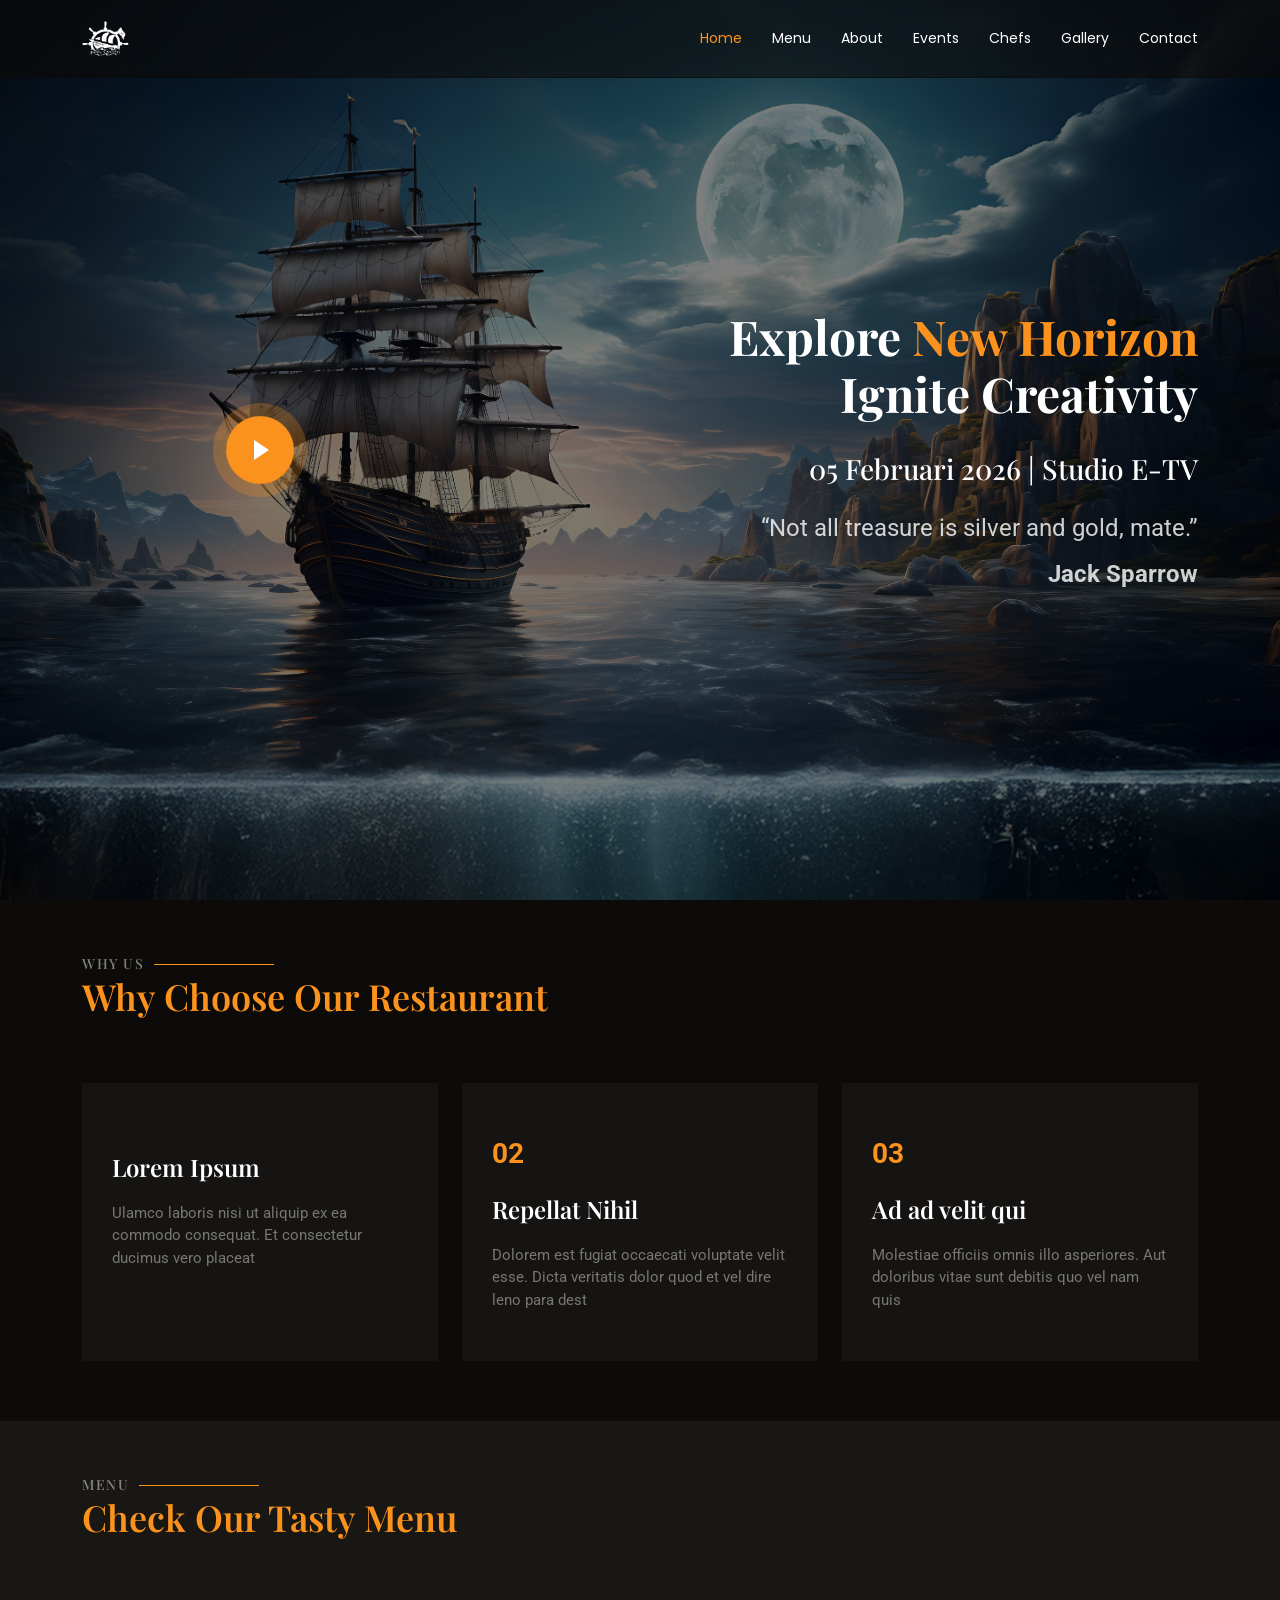
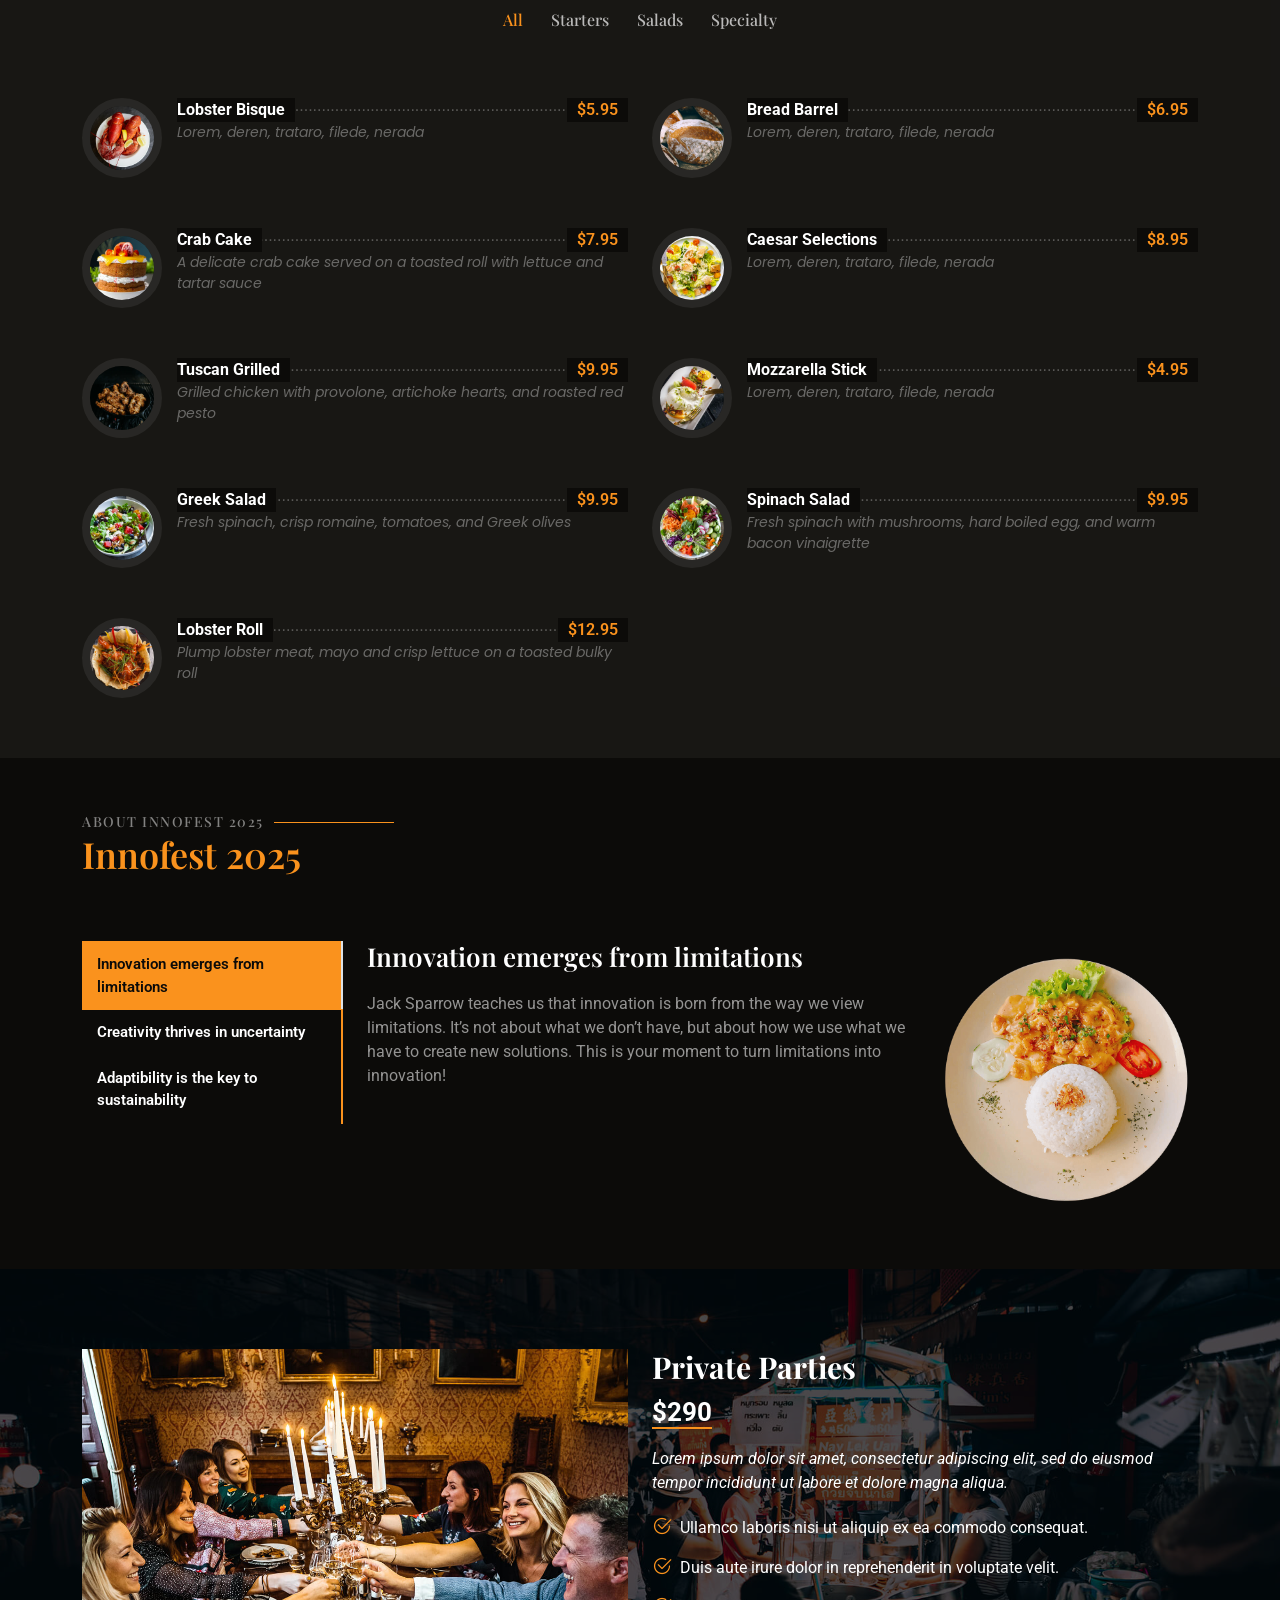
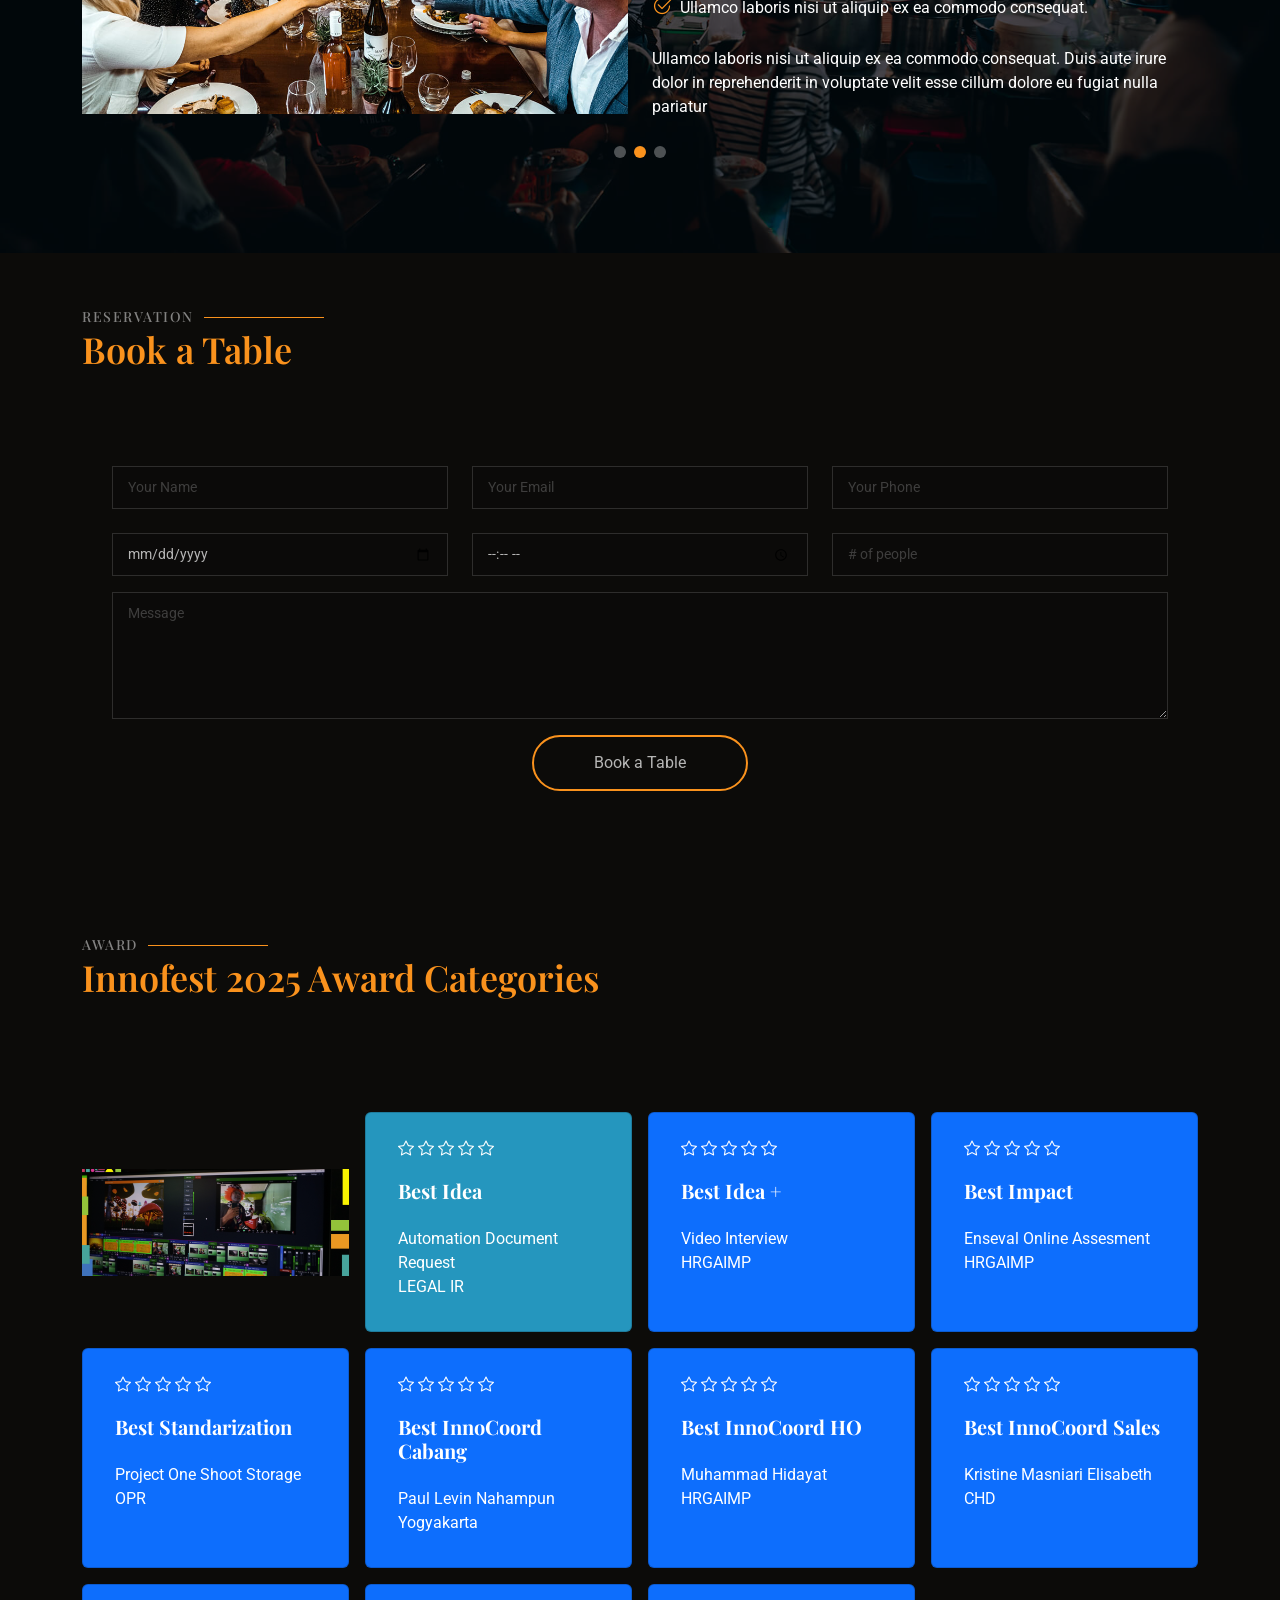
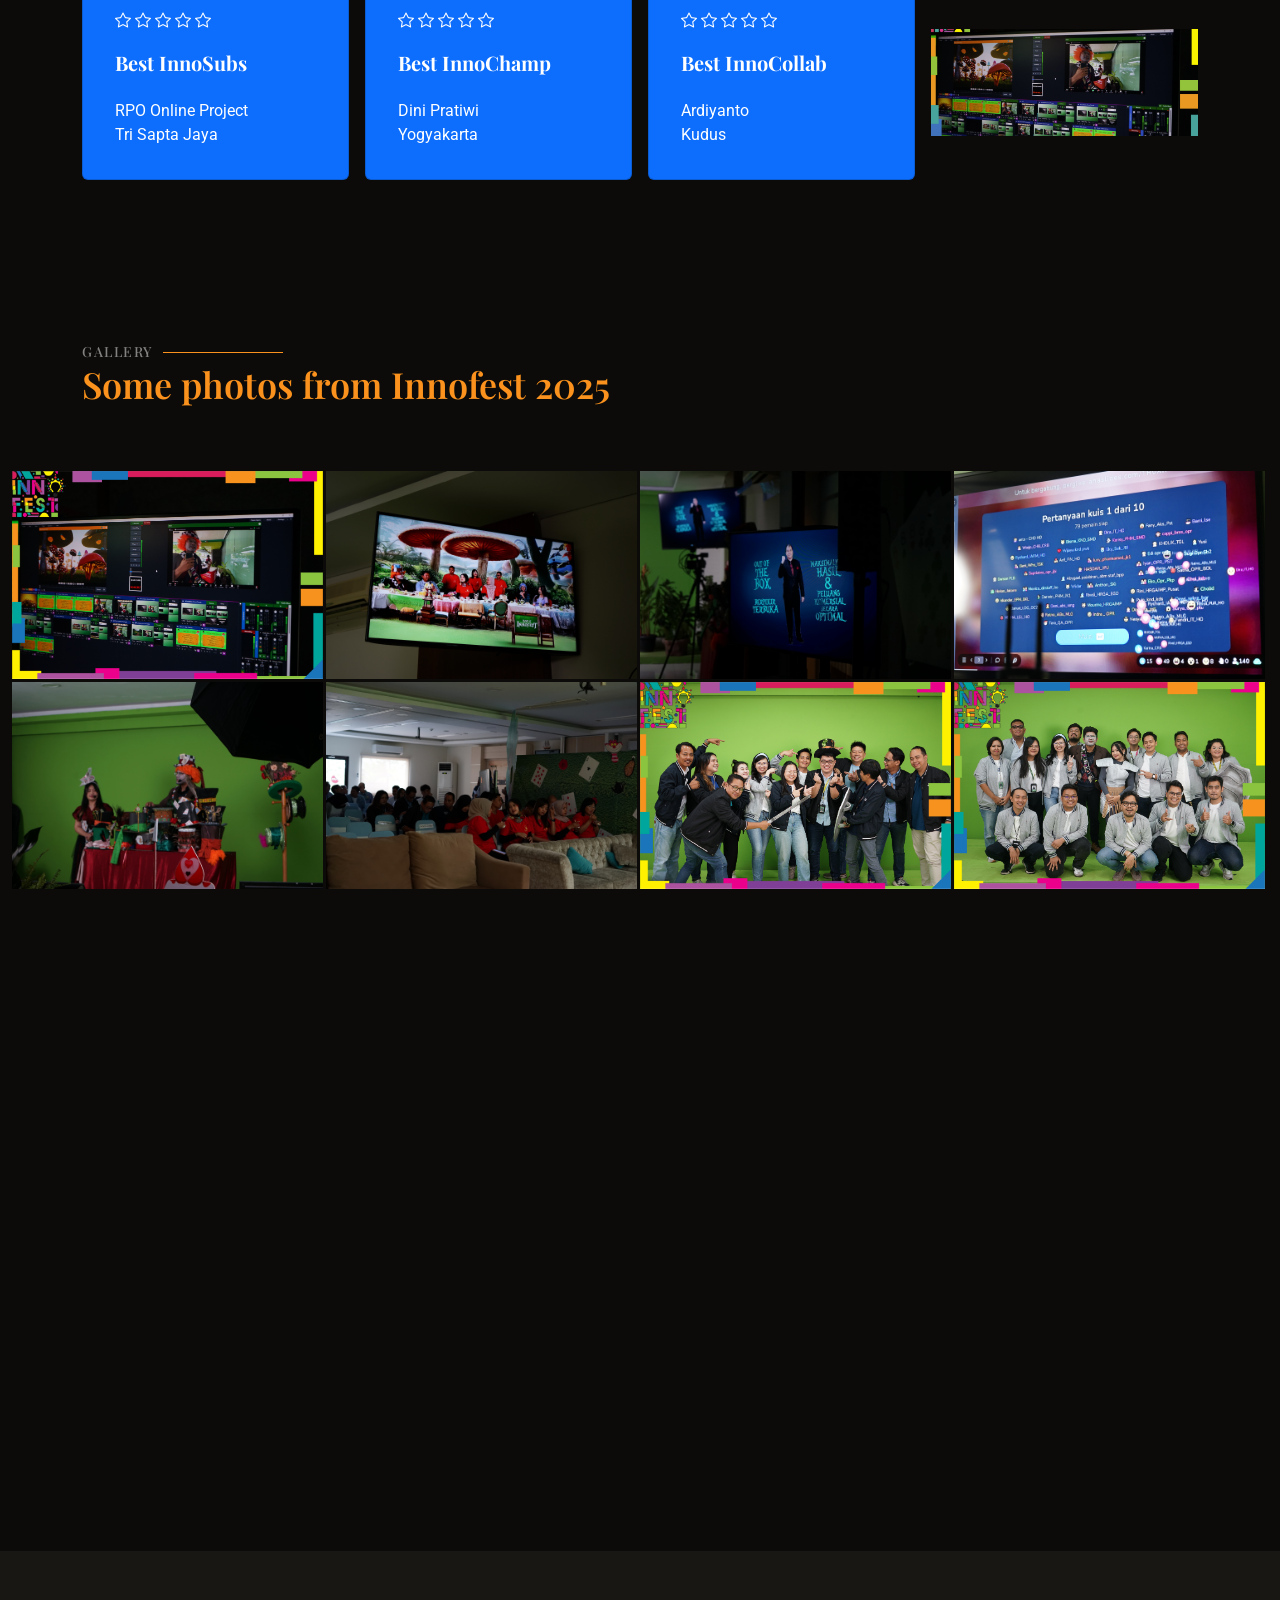
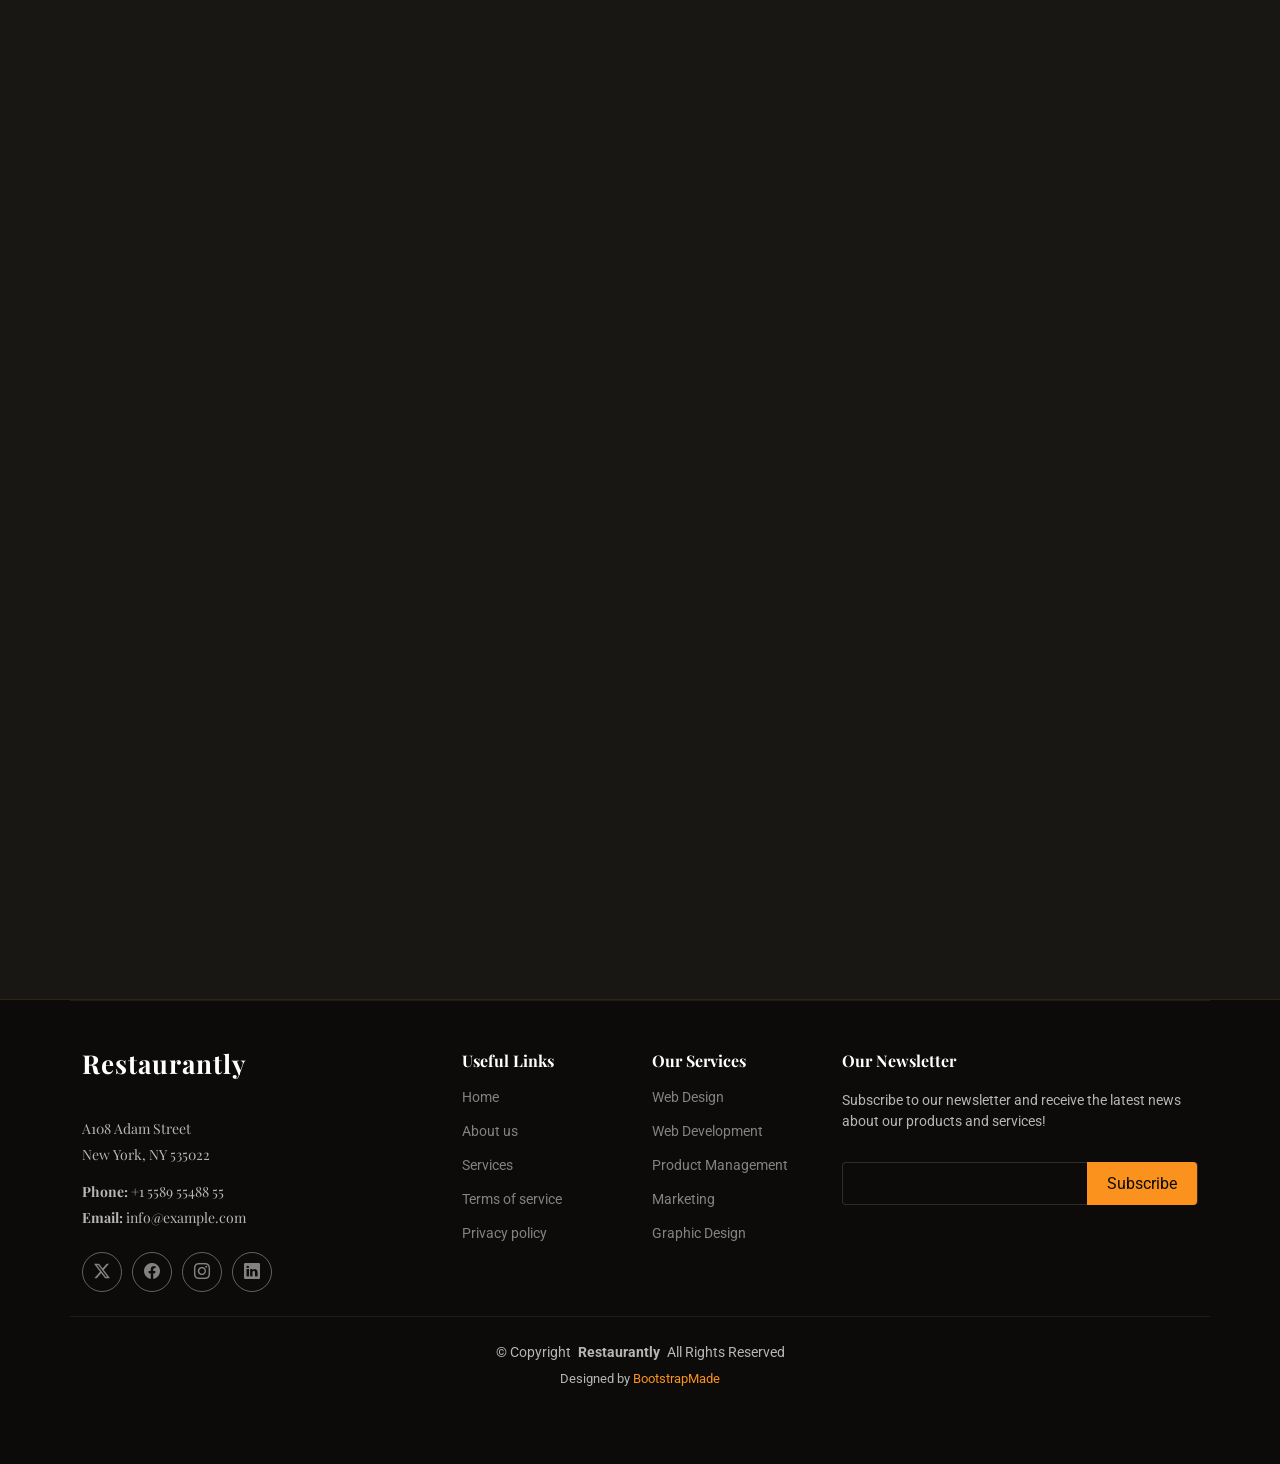
==== commit 43f6cce3: "style : merge best award into index" ====
--- a/index.html
+++ b/index.html
@@ -814,153 +814,222 @@
           <p>Innofest 2025 Award Categories</p>
         </div>
         <!-- End Section Title -->
-
-        <div class="container" data-aos="fade-up" data-aos-delay="100">
-          <div
-            class="swiper init-swiper"
-            data-speed="600"
-            data-delay="5000"
-            data-breakpoints='{ "320": { "slidesPerView": 1, "spaceBetween": 40 }, "1200": { "slidesPerView": 3, "spaceBetween": 40 } }'
-          >
-            <script type="application/json" class="swiper-config">
-              {
-                "loop": true,
-                "speed": 600,
-                "autoplay": {
-                  "delay": 5000
-                },
-                "slidesPerView": "auto",
-                "pagination": {
-                  "el": ".swiper-pagination",
-                  "type": "bullets",
-                  "clickable": true
-                },
-                "breakpoints": {
-                  "320": {
-                    "slidesPerView": 1,
-                    "spaceBetween": 40
-                  },
-                  "1200": {
-                    "slidesPerView": 3,
-                    "spaceBetween": 20
-                  }
-                }
-              }
-            </script>
-            <div class="swiper-wrapper">
-              <div class="swiper-slide">
-                <div class="testimonial-item" "="">
-                <p>
-                  <i class="bi bi-quote quote-icon-left"></i>
-                  <span
-                    >Proin iaculis purus consequat sem cure digni ssim donec
-                    porttitora entum suscipit rhoncus. Accusantium quam,
-                    ultricies eget id, aliquam eget nibh et. Maecen aliquam,
-                    risus at semper.</span
-                  >
-                  <i class="bi bi-quote quote-icon-right"></i>
-                </p>
+        <div class="container py-5" data-aos="fade-up" data-aos-delay="100">
+          <div class="row g-3">
+            <!-- Special Logo -->
+            <div class="col-md-3">
+              <div
+                class="text-center h-100 d-flex align-items-center justify-content-center"
+              >
                 <img
-                  src="assets/img/testimonials/testimonials-1.jpg"
-                  class="testimonial-img"
-                  alt=""
+                  src="assets/img/innofest/test.png"
+                  class="img-fluid"
+                  alt="Innofest Logo"
+                  style="max-height: 200px; object-fit: contain"
                 />
-                <h3>Saul Goodman</h3>
-                <h4>Ceo &amp; Founder</h4>
-              </div>
-            </div>
-            <!-- End testimonial item -->
-
-            <div class="swiper-slide">
-              <div class="testimonial-item">
-                <p>
-                  <i class="bi bi-quote quote-icon-left"></i>
-                  <span
-                    >Export tempor illum tamen malis malis eram quae irure esse
-                    labore quem cillum quid malis quorum velit fore eram velit
-                    sunt aliqua noster fugiat irure amet legam anim culpa.</span
-                  >
-                  <i class="bi bi-quote quote-icon-right"></i>
-                </p>
+              </div>
+            </div>
+
+            <!-- Best Idea -->
+            <div class="col-md-3">
+              <div
+                class="card text-white text-left p-3 h-100"
+                style="background-color: #2596be"
+              >
+                <div class="card-header bg-transparent border-0">
+                  <!-- Stars -->
+                  <i class="bi bi-star"></i>
+                  <i class="bi bi-star"></i>
+                  <i class="bi bi-star"></i>
+                  <i class="bi bi-star"></i>
+                  <i class="bi bi-star"></i>
+                </div>
+                <div class="card-body" style="padding-top: 10px !important">
+                  <h5 class="card-title fw-bold pb-3">Best Idea</h5>
+                  <p class="card-text mb-0">Automation Document Request</p>
+                  <p class="card-text">LEGAL IR</p>
+                </div>
+              </div>
+            </div>
+
+            <!-- Best Idea + -->
+            <div class="col-md-3">
+              <div class="card bg-primary text-white text-left p-3 h-100">
+                <div class="card-header bg-transparent border-0">
+                  <!-- Stars -->
+                  <i class="bi bi-star"></i>
+                  <i class="bi bi-star"></i>
+                  <i class="bi bi-star"></i>
+                  <i class="bi bi-star"></i>
+                  <i class="bi bi-star"></i>
+                </div>
+                <div class="card-body" style="padding-top: 10px !important">
+                  <h5 class="card-title fw-bold pb-3">Best Idea +</h5>
+                  <p class="card-text mb-0">Video Interview</p>
+                  <p class="card-text">HRGAIMP</p>
+                </div>
+              </div>
+            </div>
+            <!-- Best Impact -->
+            <div class="col-md-3">
+              <div class="card bg-primary text-white text-left p-3 h-100">
+                <div class="card-header bg-transparent border-0">
+                  <!-- Stars -->
+                  <i class="bi bi-star"></i>
+                  <i class="bi bi-star"></i>
+                  <i class="bi bi-star"></i>
+                  <i class="bi bi-star"></i>
+                  <i class="bi bi-star"></i>
+                </div>
+                <div class="card-body" style="padding-top: 10px !important">
+                  <h5 class="card-title fw-bold pb-3">Best Impact</h5>
+                  <p class="card-text mb-0">Enseval Online Assesment</p>
+                  <p class="card-text">HRGAIMP</p>
+                </div>
+              </div>
+            </div>
+            <!-- Best Standarization -->
+            <div class="col-md-3">
+              <div class="card bg-primary text-white text-left p-3 h-100">
+                <div class="card-header bg-transparent border-0">
+                  <!-- Stars -->
+                  <i class="bi bi-star"></i>
+                  <i class="bi bi-star"></i>
+                  <i class="bi bi-star"></i>
+                  <i class="bi bi-star"></i>
+                  <i class="bi bi-star"></i>
+                </div>
+                <div class="card-body" style="padding-top: 10px !important">
+                  <h5 class="card-title fw-bold pb-3">Best Standarization</h5>
+                  <p class="card-text mb-0">Project One Shoot Storage</p>
+                  <p class="card-text">OPR</p>
+                </div>
+              </div>
+            </div>
+            <!-- Best InnoCoord Cabang -->
+            <div class="col-md-3">
+              <div class="card bg-primary text-white text-left p-3 h-100">
+                <div class="card-header bg-transparent border-0">
+                  <!-- Stars -->
+                  <i class="bi bi-star"></i>
+                  <i class="bi bi-star"></i>
+                  <i class="bi bi-star"></i>
+                  <i class="bi bi-star"></i>
+                  <i class="bi bi-star"></i>
+                </div>
+                <div class="card-body" style="padding-top: 10px !important">
+                  <h5 class="card-title fw-bold pb-3">Best InnoCoord Cabang</h5>
+                  <p class="card-text mb-0">Paul Levin Nahampun</p>
+                  <p class="card-text">Yogyakarta</p>
+                </div>
+              </div>
+            </div>
+            <!-- BBest InnoCoord HO -->
+            <div class="col-md-3">
+              <div class="card bg-primary text-white text-left p-3 h-100">
+                <div class="card-header bg-transparent border-0">
+                  <!-- Stars -->
+                  <i class="bi bi-star"></i>
+                  <i class="bi bi-star"></i>
+                  <i class="bi bi-star"></i>
+                  <i class="bi bi-star"></i>
+                  <i class="bi bi-star"></i>
+                </div>
+                <div class="card-body" style="padding-top: 10px !important">
+                  <h5 class="card-title fw-bold pb-3">Best InnoCoord HO</h5>
+                  <p class="card-text mb-0">Muhammad Hidayat</p>
+                  <p class="card-text">HRGAIMP</p>
+                </div>
+              </div>
+            </div>
+
+            <!-- Best InnoCoord Sales -->
+            <div class="col-md-3">
+              <div class="card bg-primary text-white text-left p-3 h-100">
+                <div class="card-header bg-transparent border-0">
+                  <!-- Stars -->
+                  <i class="bi bi-star"></i>
+                  <i class="bi bi-star"></i>
+                  <i class="bi bi-star"></i>
+                  <i class="bi bi-star"></i>
+                  <i class="bi bi-star"></i>
+                </div>
+                <div class="card-body" style="padding-top: 10px !important">
+                  <h5 class="card-title fw-bold pb-3">Best InnoCoord Sales</h5>
+                  <p class="card-text mb-0">Kristine Masniari Elisabeth</p>
+                  <p class="card-text">CHD</p>
+                </div>
+              </div>
+            </div>
+            <!-- Best InnoSubs-->
+            <div class="col-md-3">
+              <div class="card bg-primary text-white text-left p-3 h-100">
+                <div class="card-header bg-transparent border-0">
+                  <!-- Stars -->
+                  <i class="bi bi-star"></i>
+                  <i class="bi bi-star"></i>
+                  <i class="bi bi-star"></i>
+                  <i class="bi bi-star"></i>
+                  <i class="bi bi-star"></i>
+                </div>
+                <div class="card-body" style="padding-top: 10px !important">
+                  <h5 class="card-title fw-bold pb-3">Best InnoSubs</h5>
+                  <p class="card-text mb-0">RPO Online Project</p>
+                  <p class="card-text">Tri Sapta Jaya</p>
+                </div>
+              </div>
+            </div>
+            <!-- Best InnoChamp -->
+            <div class="col-md-3">
+              <div class="card bg-primary text-white text-left p-3 h-100">
+                <div class="card-header bg-transparent border-0">
+                  <!-- Stars -->
+                  <i class="bi bi-star"></i>
+                  <i class="bi bi-star"></i>
+                  <i class="bi bi-star"></i>
+                  <i class="bi bi-star"></i>
+                  <i class="bi bi-star"></i>
+                </div>
+                <div class="card-body" style="padding-top: 10px !important">
+                  <h5 class="card-title fw-bold pb-3">Best InnoChamp</h5>
+                  <p class="card-text mb-0">Dini Pratiwi</p>
+                  <p class="card-text">Yogyakarta</p>
+                </div>
+              </div>
+            </div>
+            <!-- Best InnoCollab -->
+            <div class="col-md-3">
+              <div class="card bg-primary text-white text-left p-3 h-100">
+                <div class="card-header bg-transparent border-0">
+                  <!-- Stars -->
+                  <i class="bi bi-star"></i>
+                  <i class="bi bi-star"></i>
+                  <i class="bi bi-star"></i>
+                  <i class="bi bi-star"></i>
+                  <i class="bi bi-star"></i>
+                </div>
+                <div class="card-body" style="padding-top: 10px !important">
+                  <h5 class="card-title fw-bold pb-3">Best InnoCollab</h5>
+                  <p class="card-text mb-0">Ardiyanto</p>
+                  <p class="card-text">Kudus</p>
+                </div>
+              </div>
+            </div>
+
+            <!-- Special Logo -->
+            <div class="col-md-3">
+              <div
+                class="text-center h-100 d-flex align-items-center justify-content-center"
+              >
                 <img
-                  src="assets/img/testimonials/testimonials-2.jpg"
-                  class="testimonial-img"
-                  alt=""
+                  src="assets/img/innofest/test.png"
+                  class="img-fluid"
+                  alt="Innofest Logo"
+                  style="max-height: 200px; object-fit: contain"
                 />
-                <h3>Sara Wilsson</h3>
-                <h4>Designer</h4>
-              </div>
-            </div>
-            <!-- End testimonial item -->
-
-            <div class="swiper-slide">
-              <div class="testimonial-item">
-                <p>
-                  <i class="bi bi-quote quote-icon-left"></i>
-                  <span
-                    >Enim nisi quem export duis labore cillum quae magna enim
-                    sint quorum nulla quem veniam duis minim tempor labore quem
-                    eram duis noster aute amet eram fore quis sint minim.</span
-                  >
-                  <i class="bi bi-quote quote-icon-right"></i>
-                </p>
-                <img
-                  src="assets/img/testimonials/testimonials-3.jpg"
-                  class="testimonial-img"
-                  alt=""
-                />
-                <h3>Jena Karlis</h3>
-                <h4>Store Owner</h4>
-              </div>
-            </div>
-            <!-- End testimonial item -->
-
-            <div class="swiper-slide">
-              <div class="testimonial-item">
-                <p>
-                  <i class="bi bi-quote quote-icon-left"></i>
-                  <span
-                    >Fugiat enim eram quae cillum dolore dolor amet nulla culpa
-                    multos export minim fugiat dolor enim duis veniam ipsum anim
-                    magna sunt elit fore quem dolore labore illum veniam.</span
-                  >
-                  <i class="bi bi-quote quote-icon-right"></i>
-                </p>
-                <img
-                  src="assets/img/testimonials/testimonials-4.jpg"
-                  class="testimonial-img"
-                  alt=""
-                />
-                <h3>Matt Brandon</h3>
-                <h4>Freelancer</h4>
-              </div>
-            </div>
-            <!-- End testimonial item -->
-
-            <div class="swiper-slide">
-              <div class="testimonial-item">
-                <p>
-                  <i class="bi bi-quote quote-icon-left"></i>
-                  <span
-                    >Quis quorum aliqua sint quem legam fore sunt eram irure
-                    aliqua veniam tempor noster veniam sunt culpa nulla illum
-                    cillum fugiat legam esse veniam culpa fore nisi cillum
-                    quid.</span
-                  >
-                  <i class="bi bi-quote quote-icon-right"></i>
-                </p>
-                <img
-                  src="assets/img/testimonials/testimonials-5.jpg"
-                  class="testimonial-img"
-                  alt=""
-                />
-                <h3>John Larson</h3>
-                <h4>Entrepreneur</h4>
-              </div>
-            </div>
-            <!-- End testimonial item -->
+              </div>
+            </div>
           </div>
-          <div class="swiper-pagination"></div>
         </div>
       </section>
       <!-- /Testimonials Section -->
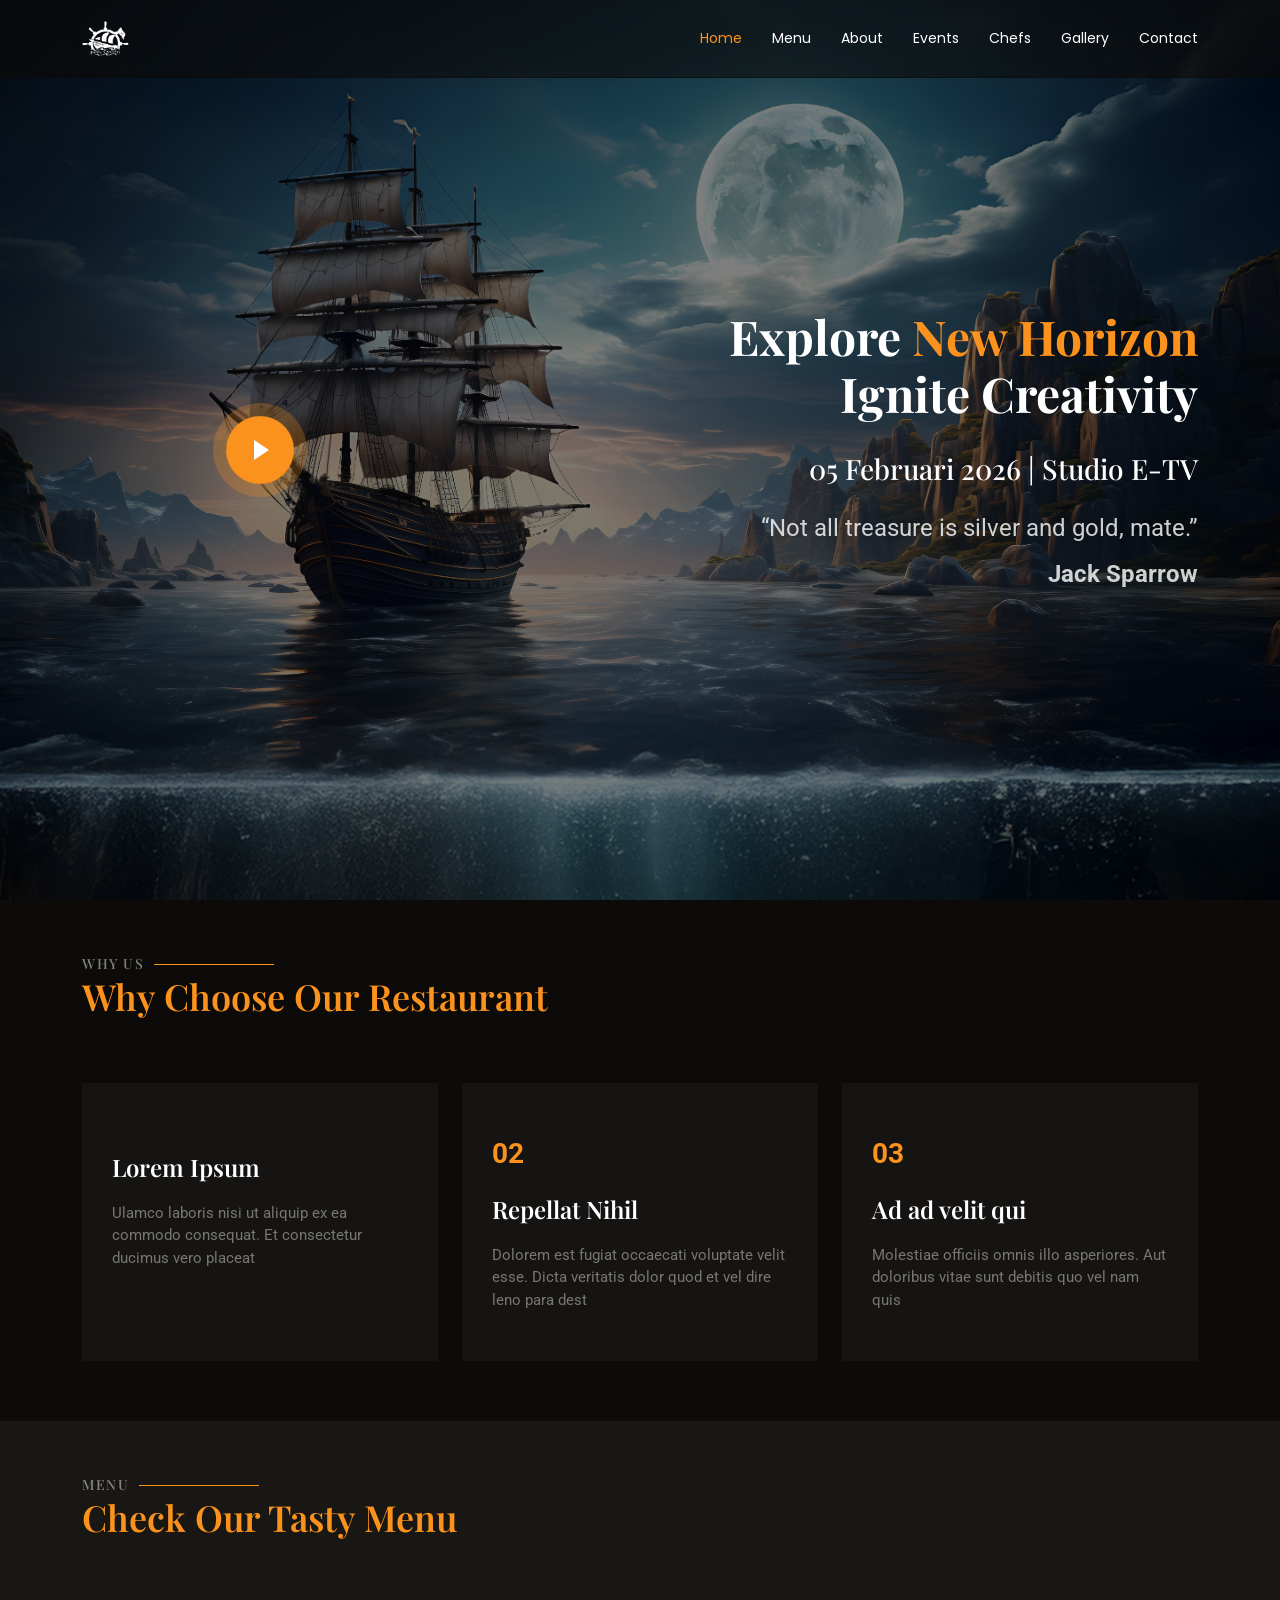
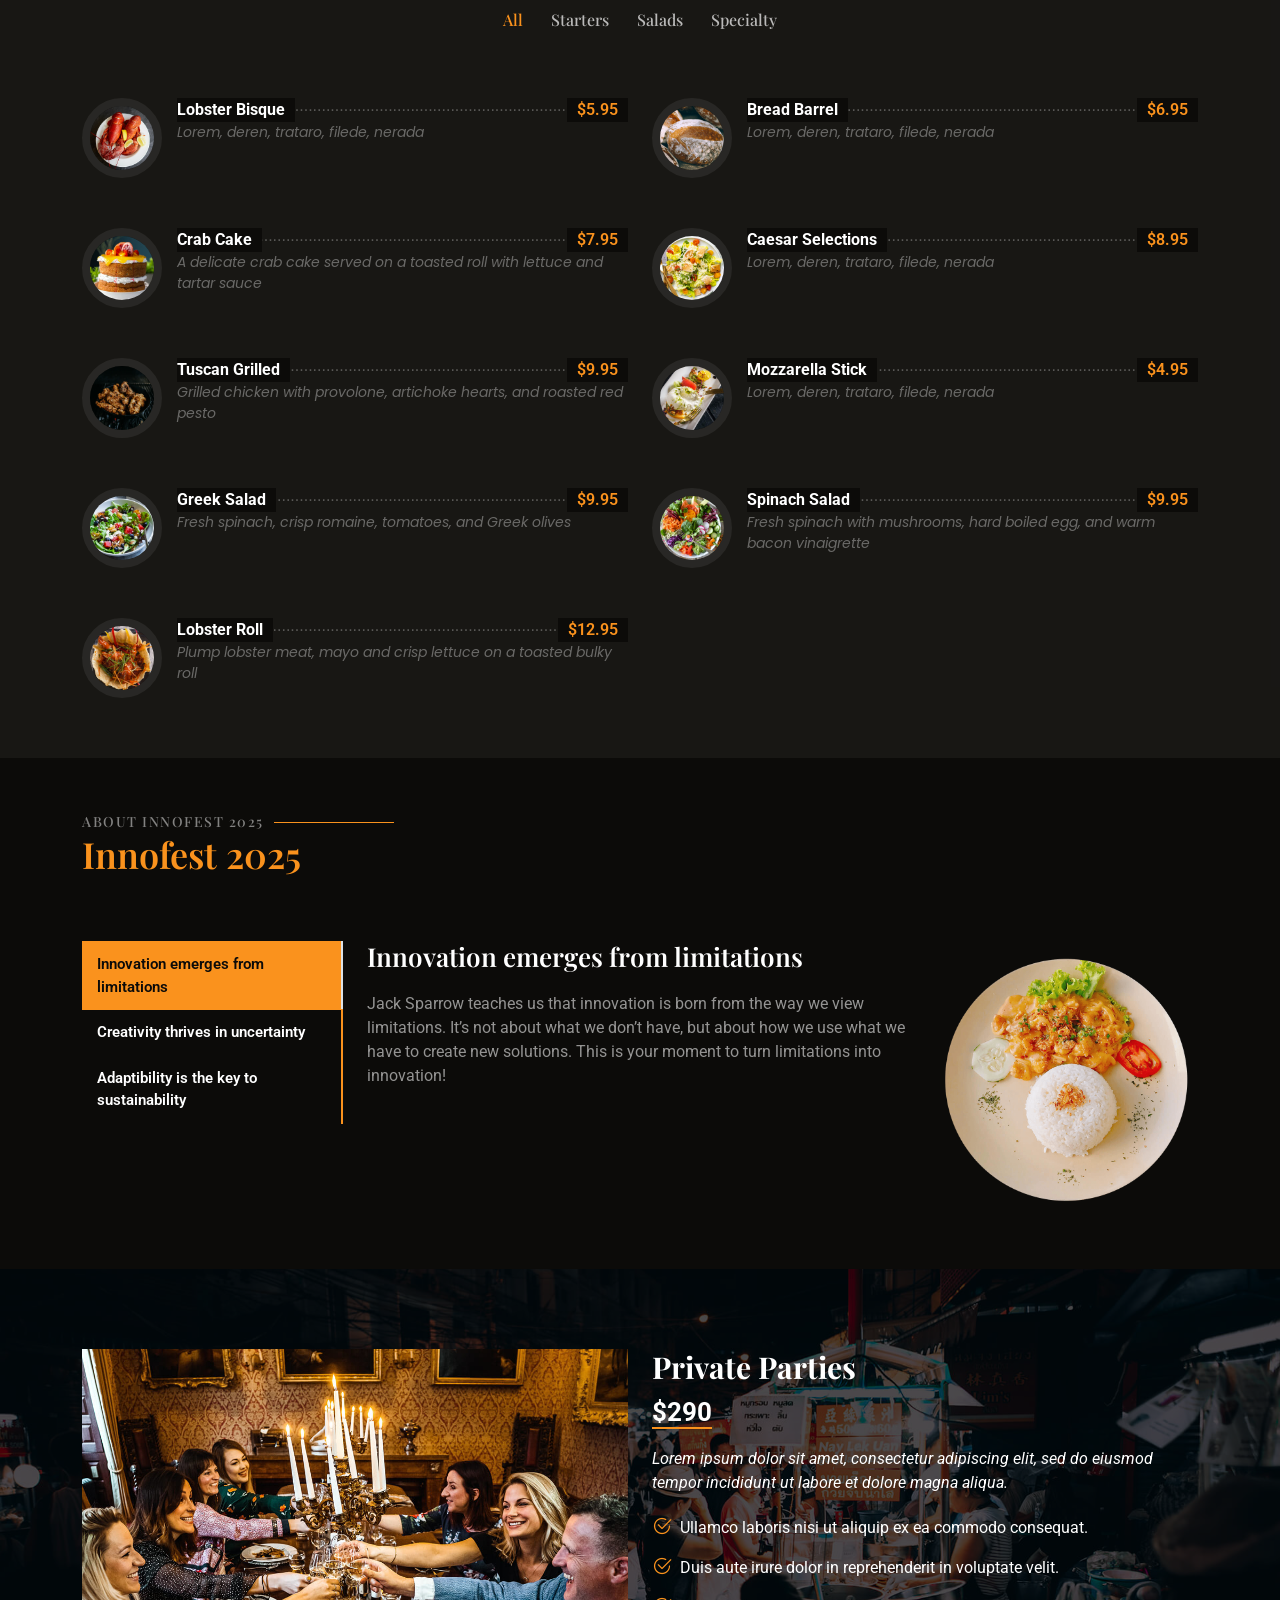
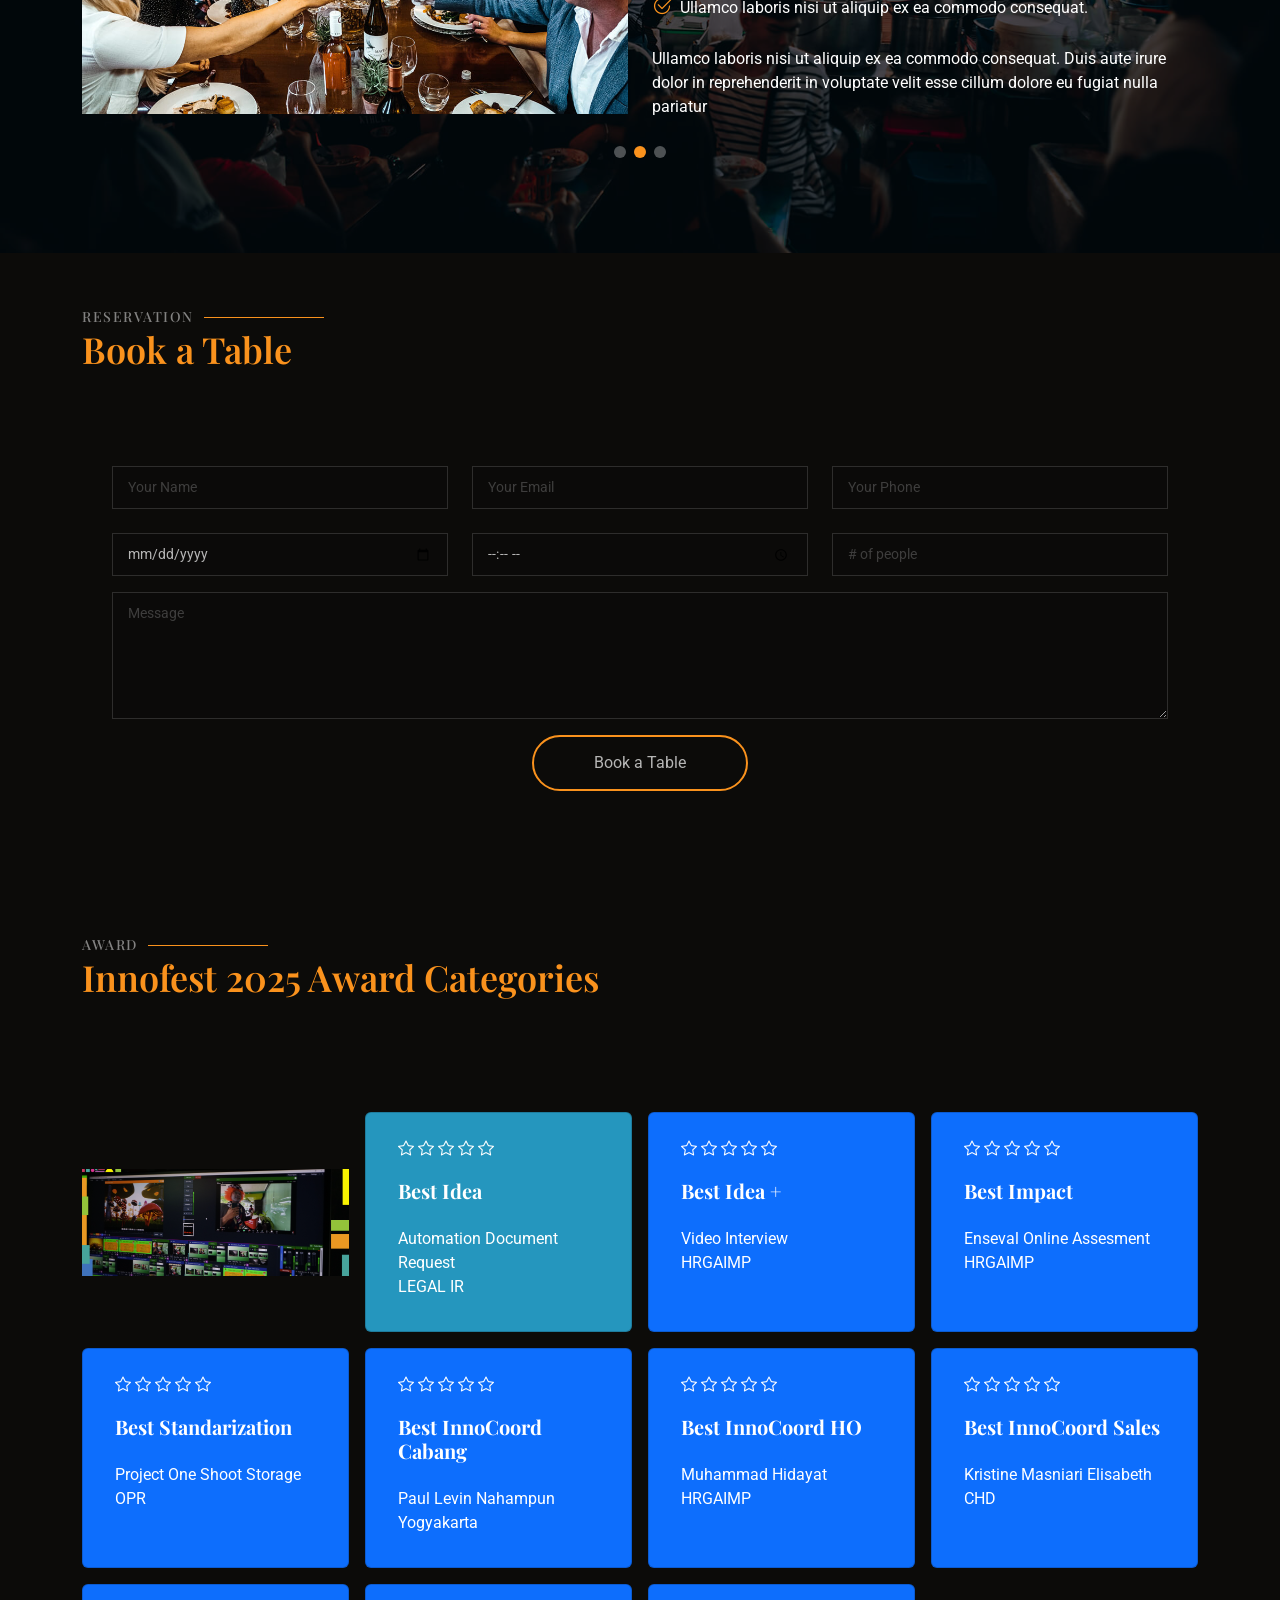
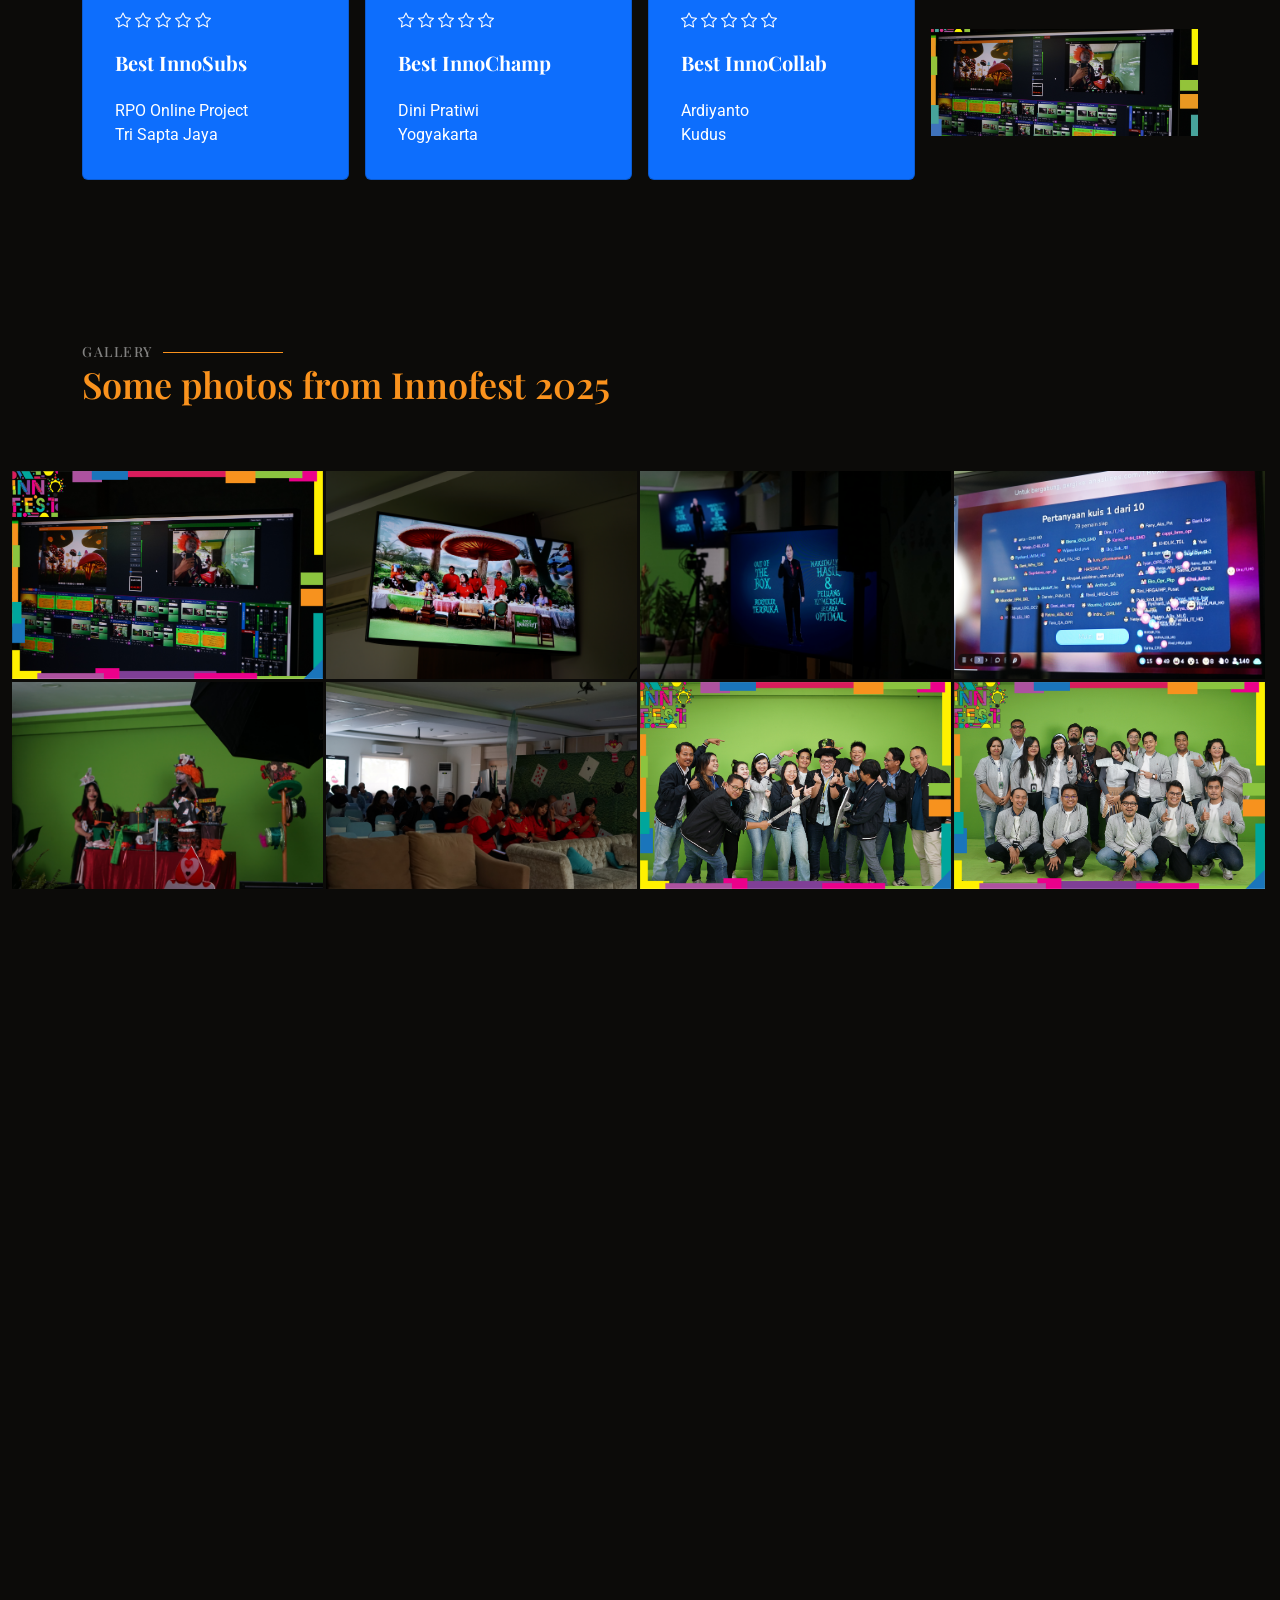
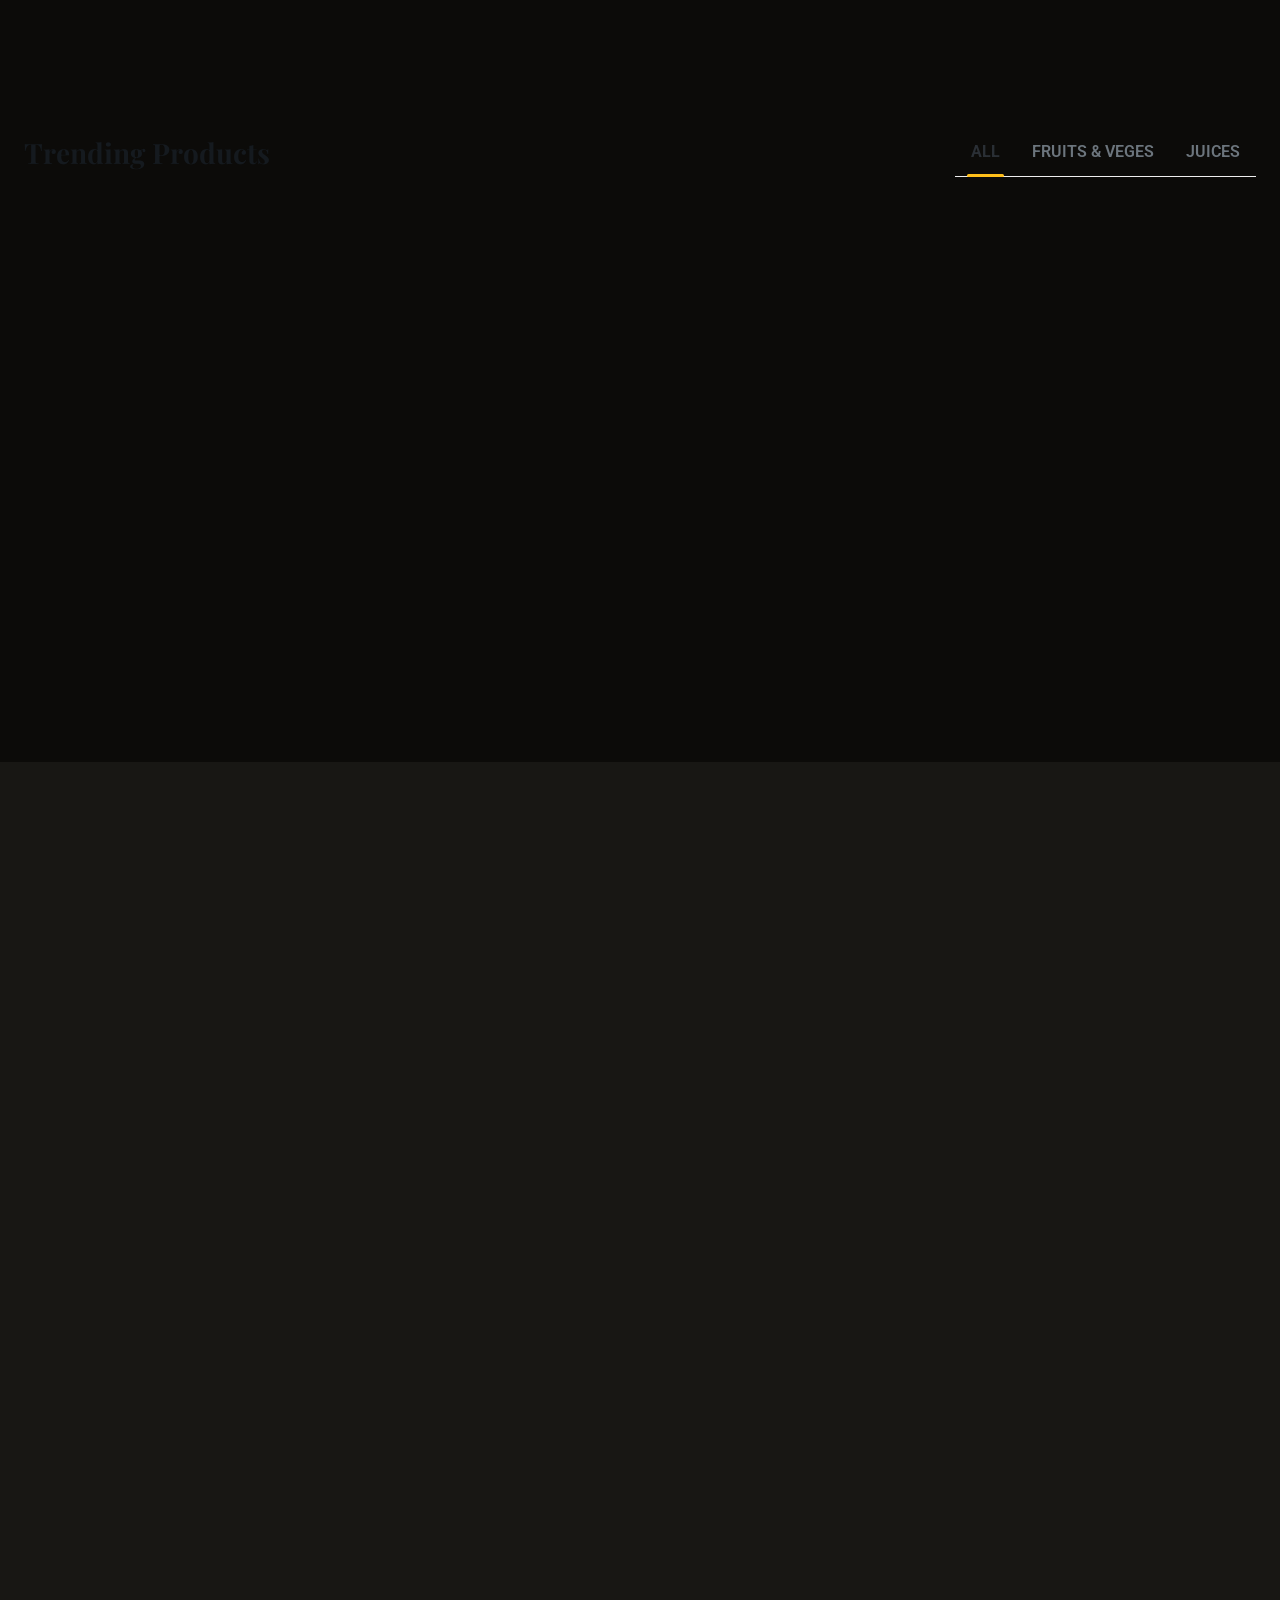
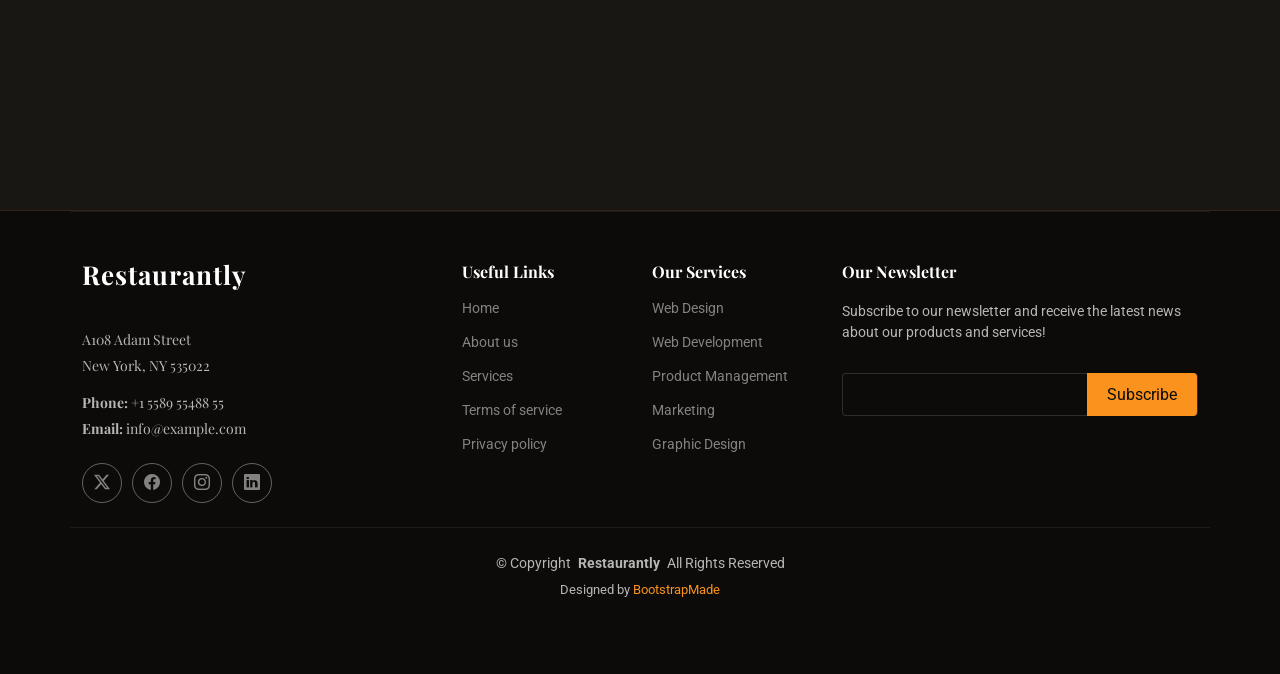
==== commit b9408065: "gabungin innoshop" ====
--- a/index.html
+++ b/index.html
@@ -43,6 +43,12 @@
     <link rel="shortcut icon" type="image/png" />
     <!-- Main CSS File -->
     <link href="assets/css/main.css" rel="stylesheet" />
+
+    <style>
+      .card * {
+        user-select: none;
+      }
+    </style>
 
     <!-- =======================================================
   * Template Name: Restaurantly
@@ -1269,6 +1275,976 @@
       </section>
       <!-- /Chefs Section -->
 
+      <!-- innoshop Section -->
+      <section id="" class="section">
+        <!-- Section Title -->
+        <div class="container-fluid" style="padding: 24px 24px 8px 24px">
+          <div
+            class="container section-title"
+            style="padding-bottom: 30px !important"
+            data-aos="fade-up"
+          >
+            <h2>Team</h2>
+            <p>Necessitatibus eius consequatur</p>
+          </div>
+          <!-- Header + Tabs -->
+          <div class="d-flex align-items-center justify-content-between mb-3">
+            <h3 style="margin: 0; font-weight: 700; color: #151a1f">
+              Trending Products
+            </h3>
+            <ul
+              class="nav"
+              id="prodTabs"
+              role="tablist"
+              style="border-bottom: 1px solid #eee"
+            >
+              <li class="nav-item">
+                <a
+                  class="nav-link active"
+                  id="tab-all-link"
+                  data-toggle="tab"
+                  href="#tab-all"
+                  role="tab"
+                  style="
+                    font-weight: 700;
+                    color: #2a2f35;
+                    padding: 0.75rem 1rem;
+                    position: relative;
+                  "
+                >
+                  ALL
+                  <span
+                    style="
+                      position: absolute;
+                      left: 12px;
+                      right: 12px;
+                      bottom: -1px;
+                      height: 3px;
+                      background: #ffbf1a;
+                      border-radius: 2px;
+                      display: block;
+                    "
+                  ></span>
+                </a>
+              </li>
+              <li class="nav-item">
+                <a
+                  class="nav-link"
+                  id="tab-fruits-link"
+                  data-toggle="tab"
+                  href="#tab-fruits"
+                  role="tab"
+                  style="
+                    font-weight: 600;
+                    color: #6c757d;
+                    padding: 0.75rem 1rem;
+                  "
+                  >FRUITS & VEGES</a
+                >
+              </li>
+              <li class="nav-item">
+                <a
+                  class="nav-link"
+                  id="tab-juices-link"
+                  data-toggle="tab"
+                  href="#tab-juices"
+                  role="tab"
+                  style="
+                    font-weight: 600;
+                    color: #6c757d;
+                    padding: 0.75rem 1rem;
+                  "
+                  >JUICES</a
+                >
+              </li>
+            </ul>
+          </div>
+
+          <div class="tab-content" id="prodTabsContent">
+            <!-- ============ TAB: ALL (5 produk) ============ -->
+            <div
+              class="tab-pane fade show active"
+              id="tab-all"
+              role="tabpanel"
+              data-aos="fade-up"
+              data-aos-delay="100"
+              aria-labelledby="tab-all-link"
+            >
+              <div class="row">
+                <!-- Banana -->
+                <div class="col-12 col-sm-6 col-md-4 col-lg-3 mb-4">
+                  <div
+                    class="card h-100"
+                    style="
+                      border: 0;
+                      border-radius: 16px;
+                      box-shadow: 0 6px 20px rgba(0, 0, 0, 0.07);
+                    "
+                  >
+                    <div
+                      style="
+                        background: #fff;
+                        border-top-left-radius: 16px;
+                        border-top-right-radius: 16px;
+                      "
+                    >
+                      <img
+                        src="https://images.unsplash.com/photo-1574226516831-e1dff420e12a?q=80&w=600&auto=format&fit=crop"
+                        alt="Banana"
+                        style="
+                          width: 100%;
+                          height: 210px;
+                          object-fit: contain;
+                          padding: 22px;
+                        "
+                      />
+                    </div>
+                    <div class="card-body" style="padding: 16px 18px 12px 18px">
+                      <h5
+                        style="
+                          font-size: 1.05rem;
+                          font-weight: 600;
+                          color: #242b32;
+                        "
+                      >
+                        Sunstar Fresh Melon Juice
+                      </h5>
+                      <div class="d-flex align-items-center mb-2">
+                        <small style="color: #98a2ad; font-weight: 600"
+                          >1 UNIT</small
+                        >
+                        <i
+                          class="fas fa-star ml-2"
+                          style="color: #f6b01e; font-size: 0.9rem"
+                        ></i>
+                        <small
+                          class="ml-1"
+                          style="color: #495057; font-weight: 600"
+                          >4.5</small
+                        >
+                      </div>
+                      <div
+                        style="
+                          font-weight: 800;
+                          font-size: 1.3rem;
+                          color: #101319;
+                          margin-bottom: 10px;
+                        "
+                      >
+                        $18.00
+                      </div>
+                      <div
+                        class="d-flex align-items-center justify-content-between"
+                      >
+                        <div class="d-flex align-items-center">
+                          <button
+                            class="btn btn-light"
+                            style="
+                              border: 1px solid #e5e7eb;
+                              width: 32px;
+                              height: 32px;
+                              padding: 0;
+                              border-radius: 8px;
+                            "
+                          >
+                            −
+                          </button>
+                          <span class="mx-2" style="font-weight: 600">1</span>
+                          <button
+                            class="btn btn-light"
+                            style="
+                              border: 1px solid #e5e7eb;
+                              width: 32px;
+                              height: 32px;
+                              padding: 0;
+                              border-radius: 8px;
+                            "
+                          >
+                            +
+                          </button>
+                        </div>
+                        <a
+                          href="#"
+                          style="
+                            color: #9aa3ac;
+                            font-weight: 600;
+                            text-decoration: none;
+                          "
+                          >Add to Cart</a
+                        >
+                      </div>
+                    </div>
+                  </div>
+                </div>
+
+                <!-- Cookies -->
+                <div class="col-12 col-sm-6 col-md-4 col-lg-3 mb-4">
+                  <div
+                    class="card h-100"
+                    style="
+                      border: 0;
+                      border-radius: 16px;
+                      box-shadow: 0 6px 20px rgba(0, 0, 0, 0.07);
+                    "
+                  >
+                    <div
+                      style="
+                        background: #fff;
+                        border-top-left-radius: 16px;
+                        border-top-right-radius: 16px;
+                      "
+                    >
+                      <img
+                        src="https://images.unsplash.com/photo-1607083206869-5c5b6b5b2b42?q=80&w=600&auto=format&fit=crop"
+                        alt="Cookies"
+                        style="
+                          width: 100%;
+                          height: 210px;
+                          object-fit: contain;
+                          padding: 22px;
+                        "
+                      />
+                    </div>
+                    <div class="card-body" style="padding: 16px 18px 12px 18px">
+                      <h5
+                        style="
+                          font-size: 1.05rem;
+                          font-weight: 600;
+                          color: #242b32;
+                        "
+                      >
+                        Sunstar Fresh Melon Juice
+                      </h5>
+                      <div class="d-flex align-items-center mb-2">
+                        <small style="color: #98a2ad; font-weight: 600"
+                          >1 UNIT</small
+                        >
+                        <i
+                          class="fas fa-star ml-2"
+                          style="color: #f6b01e; font-size: 0.9rem"
+                        ></i>
+                        <small
+                          class="ml-1"
+                          style="color: #495057; font-weight: 600"
+                          >4.5</small
+                        >
+                      </div>
+                      <div
+                        style="
+                          font-weight: 800;
+                          font-size: 1.3rem;
+                          color: #101319;
+                          margin-bottom: 10px;
+                        "
+                      >
+                        $18.00
+                      </div>
+                      <div
+                        class="d-flex align-items-center justify-content-between"
+                      >
+                        <div class="d-flex align-items-center">
+                          <button
+                            class="btn btn-light"
+                            style="
+                              border: 1px solid #e5e7eb;
+                              width: 32px;
+                              height: 32px;
+                              padding: 0;
+                              border-radius: 8px;
+                            "
+                          >
+                            −
+                          </button>
+                          <span class="mx-2" style="font-weight: 600">1</span>
+                          <button
+                            class="btn btn-light"
+                            style="
+                              border: 1px solid #e5e7eb;
+                              width: 32px;
+                              height: 32px;
+                              padding: 0;
+                              border-radius: 8px;
+                            "
+                          >
+                            +
+                          </button>
+                        </div>
+                        <a
+                          href="#"
+                          style="
+                            color: #9aa3ac;
+                            font-weight: 600;
+                            text-decoration: none;
+                          "
+                          >Add to Cart</a
+                        >
+                      </div>
+                    </div>
+                  </div>
+                </div>
+
+                <!-- Cucumber -->
+                <div class="col-12 col-sm-6 col-md-4 col-lg-3 mb-4">
+                  <div
+                    class="card h-100"
+                    style="
+                      border: 0;
+                      border-radius: 16px;
+                      box-shadow: 0 6px 20px rgba(0, 0, 0, 0.07);
+                    "
+                  >
+                    <div
+                      style="
+                        background: #fff;
+                        border-top-left-radius: 16px;
+                        border-top-right-radius: 16px;
+                      "
+                    >
+                      <img
+                        src="https://images.unsplash.com/photo-1592924357228-91a5f59fd3a6?q=80&w=600&auto=format&fit=crop"
+                        alt="Cucumber"
+                        style="
+                          width: 100%;
+                          height: 210px;
+                          object-fit: contain;
+                          padding: 22px;
+                        "
+                      />
+                    </div>
+                    <div class="card-body" style="padding: 16px 18px 12px 18px">
+                      <h5
+                        style="
+                          font-size: 1.05rem;
+                          font-weight: 600;
+                          color: #242b32;
+                        "
+                      >
+                        Sunstar Fresh Melon Juice
+                      </h5>
+                      <div class="d-flex align-items-center mb-2">
+                        <small style="color: #98a2ad; font-weight: 600"
+                          >1 UNIT</small
+                        >
+                        <i
+                          class="fas fa-star ml-2"
+                          style="color: #f6b01e; font-size: 0.9rem"
+                        ></i>
+                        <small
+                          class="ml-1"
+                          style="color: #495057; font-weight: 600"
+                          >4.5</small
+                        >
+                      </div>
+                      <div
+                        style="
+                          font-weight: 800;
+                          font-size: 1.3rem;
+                          color: #101319;
+                          margin-bottom: 10px;
+                        "
+                      >
+                        $18.00
+                      </div>
+                      <div
+                        class="d-flex align-items-center justify-content-between"
+                      >
+                        <div class="d-flex align-items-center">
+                          <button
+                            class="btn btn-light"
+                            style="
+                              border: 1px solid #e5e7eb;
+                              width: 32px;
+                              height: 32px;
+                              padding: 0;
+                              border-radius: 8px;
+                            "
+                          >
+                            −
+                          </button>
+                          <span class="mx-2" style="font-weight: 600">1</span>
+                          <button
+                            class="btn btn-light"
+                            style="
+                              border: 1px solid #e5e7eb;
+                              width: 32px;
+                              height: 32px;
+                              padding: 0;
+                              border-radius: 8px;
+                            "
+                          >
+                            +
+                          </button>
+                        </div>
+                        <a
+                          href="#"
+                          style="
+                            color: #9aa3ac;
+                            font-weight: 600;
+                            text-decoration: none;
+                          "
+                          >Add to Cart</a
+                        >
+                      </div>
+                    </div>
+                  </div>
+                </div>
+
+                <!-- Milk -->
+                <div class="col-12 col-sm-6 col-md-4 col-lg-3 mb-4">
+                  <div
+                    class="card h-100"
+                    style="
+                      border: 0;
+                      border-radius: 16px;
+                      box-shadow: 0 6px 20px rgba(0, 0, 0, 0.07);
+                    "
+                  >
+                    <div
+                      style="
+                        background: #fff;
+                        border-top-left-radius: 16px;
+                        border-top-right-radius: 16px;
+                      "
+                    >
+                      <img
+                        src="https://images.unsplash.com/photo-1614027164844-1eea2a97c7c9?q=80&w=600&auto=format&fit=crop"
+                        alt="Milk"
+                        style="
+                          width: 100%;
+                          height: 210px;
+                          object-fit: contain;
+                          padding: 22px;
+                        "
+                      />
+                    </div>
+                    <div class="card-body" style="padding: 16px 18px 12px 18px">
+                      <h5
+                        style="
+                          font-size: 1.05rem;
+                          font-weight: 600;
+                          color: #242b32;
+                        "
+                      >
+                        Sunstar Fresh Melon Juice
+                      </h5>
+                      <div class="d-flex align-items-center mb-2">
+                        <small style="color: #98a2ad; font-weight: 600"
+                          >1 UNIT</small
+                        >
+                        <i
+                          class="fas fa-star ml-2"
+                          style="color: #f6b01e; font-size: 0.9rem"
+                        ></i>
+                        <small
+                          class="ml-1"
+                          style="color: #495057; font-weight: 600"
+                          >4.5</small
+                        >
+                      </div>
+                      <div
+                        style="
+                          font-weight: 800;
+                          font-size: 1.3rem;
+                          color: #101319;
+                          margin-bottom: 10px;
+                        "
+                      >
+                        $18.00
+                      </div>
+                      <div
+                        class="d-flex align-items-center justify-content-between"
+                      >
+                        <div class="d-flex align-items-center">
+                          <button
+                            class="btn btn-light"
+                            style="
+                              border: 1px solid #e5e7eb;
+                              width: 32px;
+                              height: 32px;
+                              padding: 0;
+                              border-radius: 8px;
+                            "
+                          >
+                            −
+                          </button>
+                          <span class="mx-2" style="font-weight: 600">1</span>
+                          <button
+                            class="btn btn-light"
+                            style="
+                              border: 1px solid #e5e7eb;
+                              width: 32px;
+                              height: 32px;
+                              padding: 0;
+                              border-radius: 8px;
+                            "
+                          >
+                            +
+                          </button>
+                        </div>
+                        <a
+                          href="#"
+                          style="
+                            color: #9aa3ac;
+                            font-weight: 600;
+                            text-decoration: none;
+                          "
+                          >Add to Cart</a
+                        >
+                      </div>
+                    </div>
+                  </div>
+                </div>
+
+                <!-- Banana 2 -->
+                <div class="col-12 col-sm-6 col-md-4 col-lg-3 mb-4">
+                  <div
+                    class="card h-100"
+                    style="
+                      border: 0;
+                      border-radius: 16px;
+                      box-shadow: 0 6px 20px rgba(0, 0, 0, 0.07);
+                    "
+                  >
+                    <div
+                      style="
+                        background: #fff;
+                        border-top-left-radius: 16px;
+                        border-top-right-radius: 16px;
+                      "
+                    >
+                      <img
+                        src="https://images.unsplash.com/photo-1574226516831-e1dff420e12a?q=80&w=600&auto=format&fit=crop"
+                        alt="Banana"
+                        style="
+                          width: 100%;
+                          height: 210px;
+                          object-fit: contain;
+                          padding: 22px;
+                        "
+                      />
+                    </div>
+                    <div class="card-body" style="padding: 16px 18px 12px 18px">
+                      <h5
+                        style="
+                          font-size: 1.05rem;
+                          font-weight: 600;
+                          color: #242b32;
+                        "
+                      >
+                        Sunstar Fresh Melon Juice
+                      </h5>
+                      <div class="d-flex align-items-center mb-2">
+                        <small style="color: #98a2ad; font-weight: 600"
+                          >1 UNIT</small
+                        >
+                        <i
+                          class="fas fa-star ml-2"
+                          style="color: #f6b01e; font-size: 0.9rem"
+                        ></i>
+                        <small
+                          class="ml-1"
+                          style="color: #495057; font-weight: 600"
+                          >4.5</small
+                        >
+                      </div>
+                      <div
+                        style="
+                          font-weight: 800;
+                          font-size: 1.3rem;
+                          color: #101319;
+                          margin-bottom: 10px;
+                        "
+                      >
+                        $18.00
+                      </div>
+                      <div
+                        class="d-flex align-items-center justify-content-between"
+                      >
+                        <div class="d-flex align-items-center">
+                          <button
+                            class="btn btn-light"
+                            style="
+                              border: 1px solid #e5e7eb;
+                              width: 32px;
+                              height: 32px;
+                              padding: 0;
+                              border-radius: 8px;
+                            "
+                          >
+                            −
+                          </button>
+                          <span class="mx-2" style="font-weight: 600">1</span>
+                          <button
+                            class="btn btn-light"
+                            style="
+                              border: 1px solid #e5e7eb;
+                              width: 32px;
+                              height: 32px;
+                              padding: 0;
+                              border-radius: 8px;
+                            "
+                          >
+                            +
+                          </button>
+                        </div>
+                        <a
+                          href="#"
+                          style="
+                            color: #9aa3ac;
+                            font-weight: 600;
+                            text-decoration: none;
+                          "
+                          >Add to Cart</a
+                        >
+                      </div>
+                    </div>
+                  </div>
+                </div>
+              </div>
+            </div>
+
+            <!-- ============ TAB: FRUITS & VEGES (Banana + Cucumber) ============ -->
+            <div
+              class="tab-pane fade"
+              id="tab-fruits"
+              role="tabpanel"
+              aria-labelledby="tab-fruits-link"
+            >
+              <div class="row">
+                <!-- Banana -->
+                <div class="col-12 col-sm-6 col-md-4 col-lg-3 mb-4">
+                  <div
+                    class="card h-100"
+                    style="
+                      border: 0;
+                      border-radius: 16px;
+                      box-shadow: 0 6px 20px rgba(0, 0, 0, 0.07);
+                    "
+                  >
+                    <div
+                      style="
+                        background: #fff;
+                        border-top-left-radius: 16px;
+                        border-top-right-radius: 16px;
+                      "
+                    >
+                      <img
+                        src="https://images.unsplash.com/photo-1574226516831-e1dff420e12a?q=80&w=600&auto=format&fit=crop"
+                        alt="Banana"
+                        style="
+                          width: 100%;
+                          height: 210px;
+                          object-fit: contain;
+                          padding: 22px;
+                        "
+                      />
+                    </div>
+                    <div class="card-body" style="padding: 16px 18px 12px 18px">
+                      <h5
+                        style="
+                          font-size: 1.05rem;
+                          font-weight: 600;
+                          color: #242b32;
+                        "
+                      >
+                        Sunstar Fresh Melon Juice
+                      </h5>
+                      <div class="d-flex align-items-center mb-2">
+                        <small style="color: #98a2ad; font-weight: 600"
+                          >1 UNIT</small
+                        >
+                        <i
+                          class="fas fa-star ml-2"
+                          style="color: #f6b01e; font-size: 0.9rem"
+                        ></i>
+                        <small
+                          class="ml-1"
+                          style="color: #495057; font-weight: 600"
+                          >4.5</small
+                        >
+                      </div>
+                      <div
+                        style="
+                          font-weight: 800;
+                          font-size: 1.3rem;
+                          color: #101319;
+                          margin-bottom: 10px;
+                        "
+                      >
+                        $18.00
+                      </div>
+                      <div
+                        class="d-flex align-items-center justify-content-between"
+                      >
+                        <div class="d-flex align-items-center">
+                          <button
+                            class="btn btn-light"
+                            style="
+                              border: 1px solid #e5e7eb;
+                              width: 32px;
+                              height: 32px;
+                              padding: 0;
+                              border-radius: 8px;
+                            "
+                          >
+                            −
+                          </button>
+                          <span class="mx-2" style="font-weight: 600">1</span>
+                          <button
+                            class="btn btn-light"
+                            style="
+                              border: 1px solid #e5e7eb;
+                              width: 32px;
+                              height: 32px;
+                              padding: 0;
+                              border-radius: 8px;
+                            "
+                          >
+                            +
+                          </button>
+                        </div>
+                        <a
+                          href="#"
+                          style="
+                            color: #9aa3ac;
+                            font-weight: 600;
+                            text-decoration: none;
+                          "
+                          >Add to Cart</a
+                        >
+                      </div>
+                    </div>
+                  </div>
+                </div>
+
+                <!-- Cucumber -->
+                <div class="col-12 col-sm-6 col-md-4 col-lg-3 mb-4">
+                  <div
+                    class="card h-100"
+                    style="
+                      border: 0;
+                      border-radius: 16px;
+                      box-shadow: 0 6px 20px rgba(0, 0, 0, 0.07);
+                    "
+                  >
+                    <div
+                      style="
+                        background: #fff;
+                        border-top-left-radius: 16px;
+                        border-top-right-radius: 16px;
+                      "
+                    >
+                      <img
+                        src="https://images.unsplash.com/photo-1592924357228-91a5f59fd3a6?q=80&w=600&auto=format&fit=crop"
+                        alt="Cucumber"
+                        style="
+                          width: 100%;
+                          height: 210px;
+                          object-fit: contain;
+                          padding: 22px;
+                        "
+                      />
+                    </div>
+                    <div class="card-body" style="padding: 16px 18px 12px 18px">
+                      <h5
+                        style="
+                          font-size: 1.05rem;
+                          font-weight: 600;
+                          color: #242b32;
+                        "
+                      >
+                        Sunstar Fresh Melon Juice
+                      </h5>
+                      <div class="d-flex align-items-center mb-2">
+                        <small style="color: #98a2ad; font-weight: 600"
+                          >1 UNIT</small
+                        >
+                        <i
+                          class="fas fa-star ml-2"
+                          style="color: #f6b01e; font-size: 0.9rem"
+                        ></i>
+                        <small
+                          class="ml-1"
+                          style="color: #495057; font-weight: 600"
+                          >4.5</small
+                        >
+                      </div>
+                      <div
+                        style="
+                          font-weight: 800;
+                          font-size: 1.3rem;
+                          color: #101319;
+                          margin-bottom: 10px;
+                        "
+                      >
+                        $18.00
+                      </div>
+                      <div
+                        class="d-flex align-items-center justify-content-between"
+                      >
+                        <div class="d-flex align-items-center">
+                          <button
+                            class="btn btn-light"
+                            style="
+                              border: 1px solid #e5e7eb;
+                              width: 32px;
+                              height: 32px;
+                              padding: 0;
+                              border-radius: 8px;
+                            "
+                          >
+                            −
+                          </button>
+                          <span class="mx-2" style="font-weight: 600">1</span>
+                          <button
+                            class="btn btn-light"
+                            style="
+                              border: 1px solid #e5e7eb;
+                              width: 32px;
+                              height: 32px;
+                              padding: 0;
+                              border-radius: 8px;
+                            "
+                          >
+                            +
+                          </button>
+                        </div>
+                        <a
+                          href="#"
+                          style="
+                            color: #9aa3ac;
+                            font-weight: 600;
+                            text-decoration: none;
+                          "
+                          >Add to Cart</a
+                        >
+                      </div>
+                    </div>
+                  </div>
+                </div>
+              </div>
+            </div>
+
+            <!-- ============ TAB: JUICES (Milk saja sebagai contoh) ============ -->
+            <div
+              class="tab-pane fade"
+              id="tab-juices"
+              role="tabpanel"
+              aria-labelledby="tab-juices-link"
+            >
+              <div class="row">
+                <!-- Milk -->
+                <div class="col-12 col-sm-6 col-md-4 col-lg-3 mb-4">
+                  <div
+                    class="card h-100"
+                    style="
+                      border: 0;
+                      border-radius: 16px;
+                      box-shadow: 0 6px 20px rgba(0, 0, 0, 0.07);
+                    "
+                  >
+                    <div
+                      style="
+                        background: #fff;
+                        border-top-left-radius: 16px;
+                        border-top-right-radius: 16px;
+                      "
+                    >
+                      <img
+                        src="https://images.unsplash.com/photo-1614027164844-1eea2a97c7c9?q=80&w=600&auto=format&fit=crop"
+                        alt="Milk"
+                        style="
+                          width: 100%;
+                          height: 210px;
+                          object-fit: contain;
+                          padding: 22px;
+                        "
+                      />
+                    </div>
+                    <div class="card-body" style="padding: 16px 18px 12px 18px">
+                      <h5
+                        style="
+                          font-size: 1.05rem;
+                          font-weight: 600;
+                          color: #242b32;
+                        "
+                      >
+                        Sunstar Fresh Melon Juice
+                      </h5>
+                      <div class="d-flex align-items-center mb-2">
+                        <small style="color: #98a2ad; font-weight: 600"
+                          >1 UNIT</small
+                        >
+                        <i
+                          class="fas fa-star ml-2"
+                          style="color: #f6b01e; font-size: 0.9rem"
+                        ></i>
+                        <small
+                          class="ml-1"
+                          style="color: #495057; font-weight: 600"
+                          >4.5</small
+                        >
+                      </div>
+                      <div
+                        style="
+                          font-weight: 800;
+                          font-size: 1.3rem;
+                          color: #101319;
+                          margin-bottom: 10px;
+                        "
+                      >
+                        $18.00
+                      </div>
+                      <div
+                        class="d-flex align-items-center justify-content-between"
+                      >
+                        <div class="d-flex align-items-center">
+                          <button
+                            class="btn btn-light"
+                            style="
+                              border: 1px solid #e5e7eb;
+                              width: 32px;
+                              height: 32px;
+                              padding: 0;
+                              border-radius: 8px;
+                            "
+                          >
+                            −
+                          </button>
+                          <span class="mx-2" style="font-weight: 600">1</span>
+                          <button
+                            class="btn btn-light"
+                            style="
+                              border: 1px solid #e5e7eb;
+                              width: 32px;
+                              height: 32px;
+                              padding: 0;
+                              border-radius: 8px;
+                            "
+                          >
+                            +
+                          </button>
+                        </div>
+                        <a
+                          href="#"
+                          style="
+                            color: #9aa3ac;
+                            font-weight: 600;
+                            text-decoration: none;
+                          "
+                          >Add to Cart</a
+                        >
+                      </div>
+                    </div>
+                  </div>
+                </div>
+              </div>
+            </div>
+          </div>
+        </div>
+      </section>
+      <!-- /innoshop Section -->
+
       <!-- Contact Section -->
       <section id="contact" class="contact section">
         <!-- Section Title -->
@@ -1522,6 +2498,9 @@
     <script src="assets/vendor/isotope-layout/isotope.pkgd.min.js"></script>
     <script src="assets/vendor/swiper/swiper-bundle.min.js"></script>
 
+    <script src="https://code.jquery.com/jquery-3.5.1.slim.min.js"></script>
+    <script src="https://cdn.jsdelivr.net/npm/bootstrap@4.5.2/dist/js/bootstrap.bundle.min.js"></script>
+
     <!-- Main JS File -->
     <script src="assets/js/main.js"></script>
   </body>
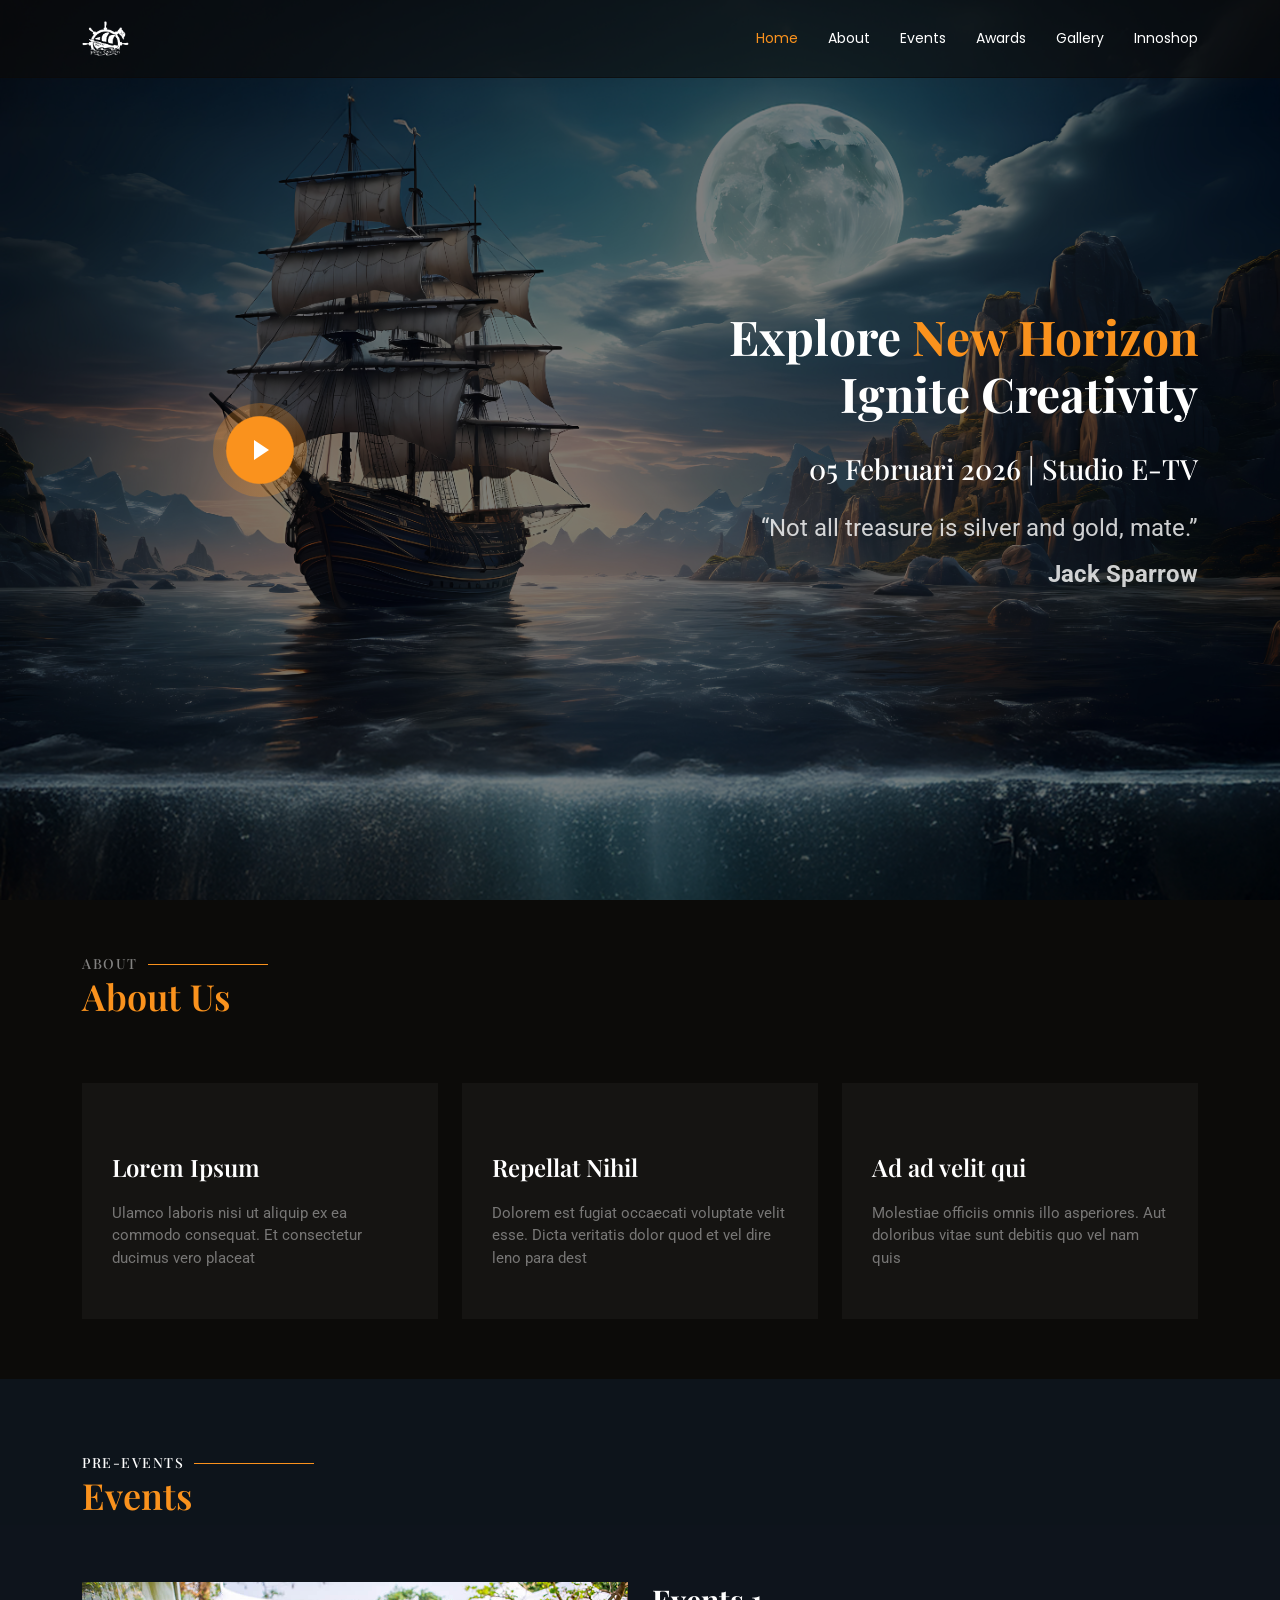
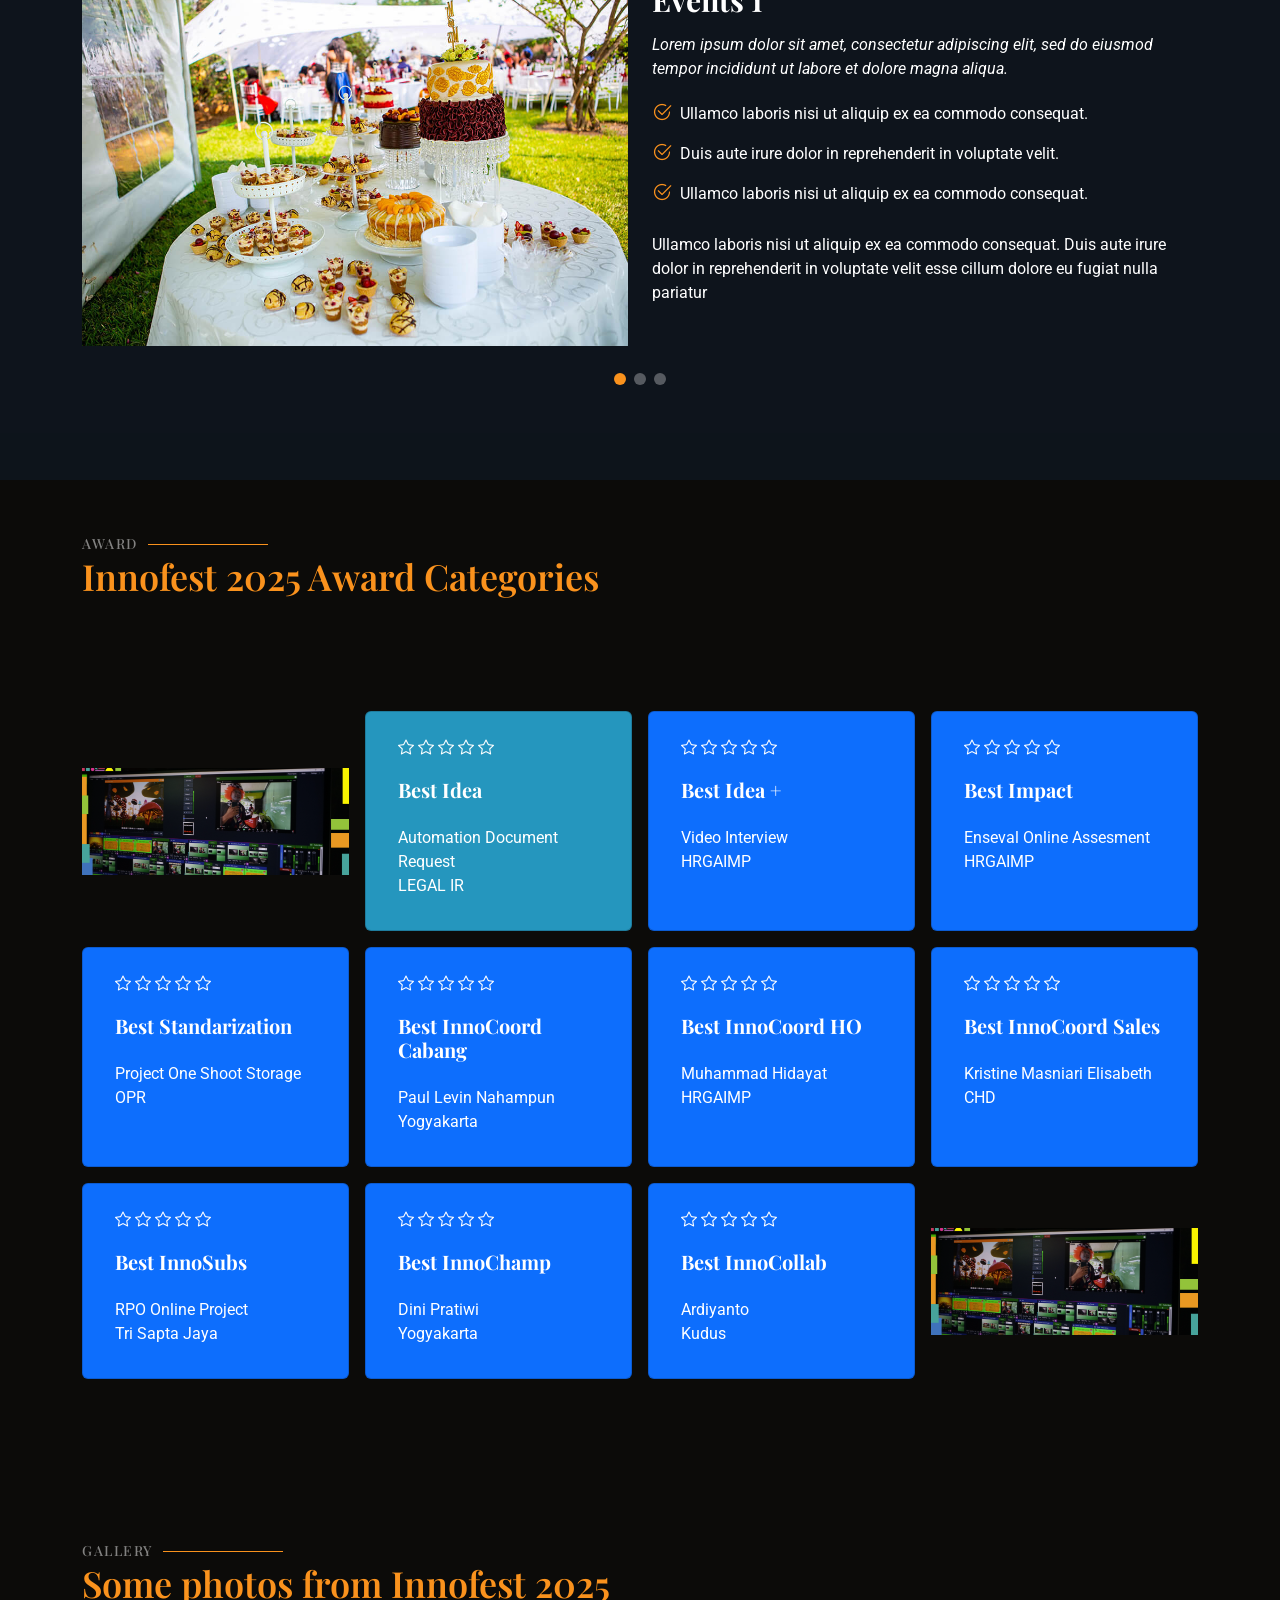
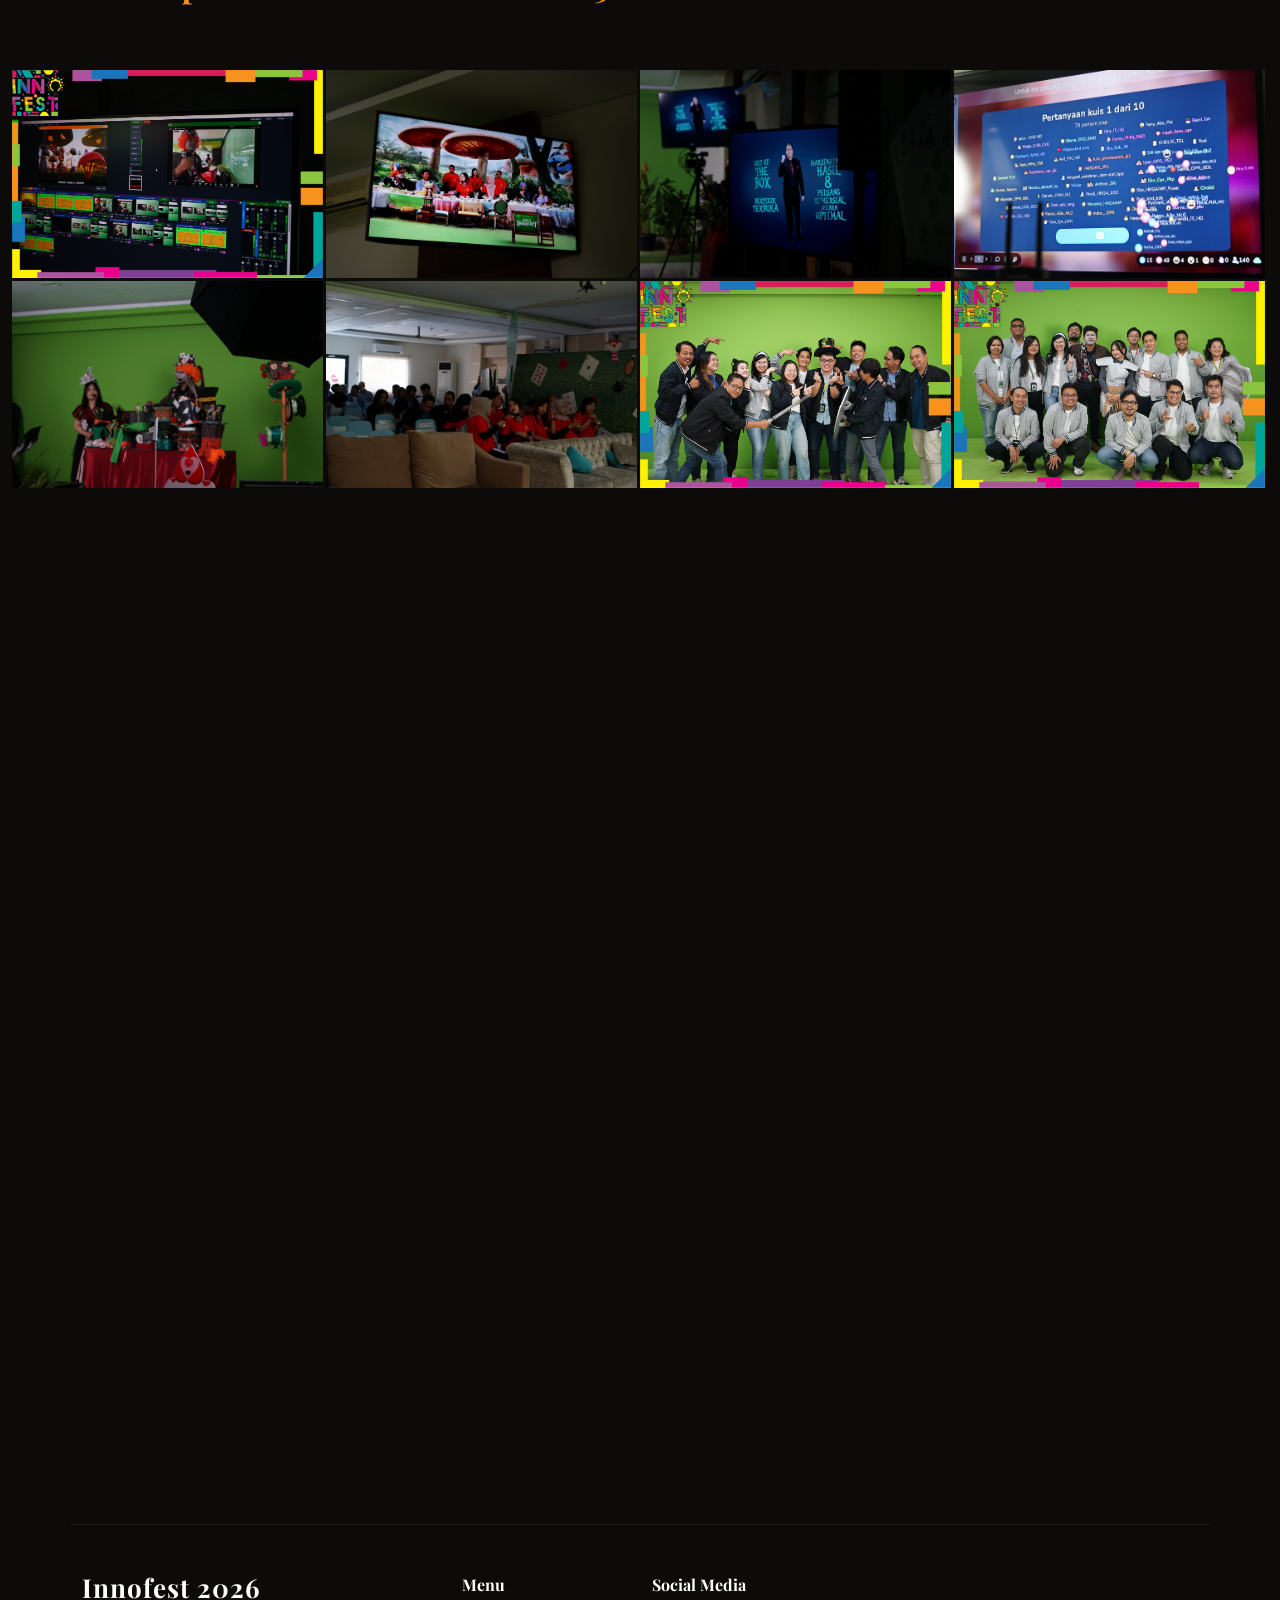
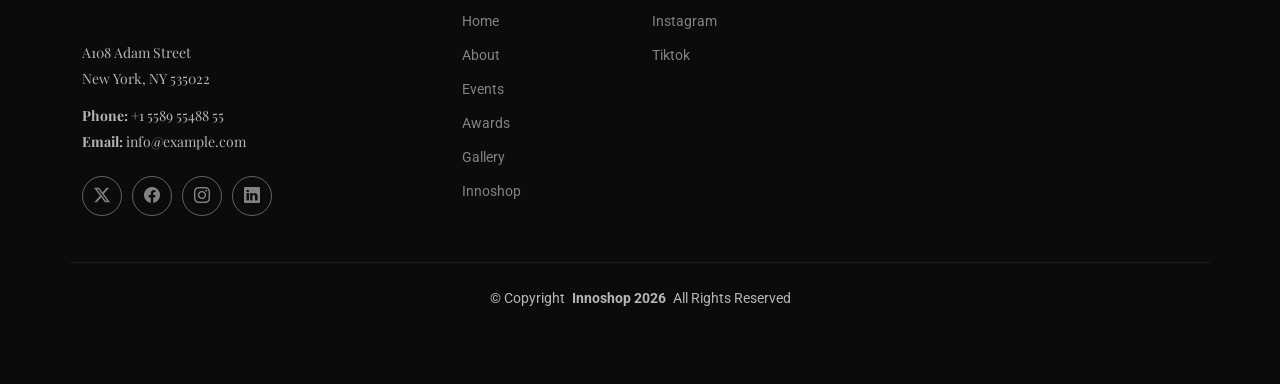
==== commit 8f1870f9: "style: arrange content to innofest" ====
--- a/index.html
+++ b/index.html
@@ -83,13 +83,11 @@
               <li>
                 <a href="#hero" class="active">Home<br /></a>
               </li>
-              <!-- <li><a href="#about">About</a></li> -->
-              <li><a href="#menu">Menu</a></li>
               <li><a href="#about">About</a></li>
               <li><a href="#events">Events</a></li>
-              <li><a href="#chefs">Chefs</a></li>
+              <li><a href="#testimonials">Awards</a></li>
               <li><a href="#gallery">Gallery</a></li>
-              <li><a href="#contact">Contact</a></li>
+              <li><a href="#innoshop">Innoshop</a></li>
             </ul>
             <i class="mobile-nav-toggle d-xl-none bi bi-list"></i>
           </nav>
@@ -153,47 +151,12 @@
       </section>
       <!-- /Hero Section -->
 
-      <!-- About Section -->
-      <!-- <section id="about" class="about section">
-
-      <div class="container" data-aos="fade-up" data-aos-delay="100">
-
-        <div class="row gy-4">
-          <div class="col-lg-6 order-1 order-lg-2">
-            <img src="assets/img/about.jpg" class="img-fluid about-img" alt="">
-          </div>
-          <div class="col-lg-6 order-2 order-lg-1 content">
-            <h3>Voluptatem dignissimos provident</h3>
-            <p class="fst-italic">
-              Lorem ipsum dolor sit amet, consectetur adipiscing elit, sed do eiusmod tempor incididunt ut labore et dolore
-              magna aliqua.
-            </p>
-            <ul>
-              <li>
-                 <span>Ullamco laboris nisi ut aliquip ex ea commodo consequat.</span>
-                 <span>asdsd</span>
-              </li>
-              <li><span>Duis aute irure dolor in reprehenderit in voluptate velit.</span></li>
-              <li><span>Ullamco laboris nisi ut aliquip ex ea commodo consequat. Duis aute irure dolor in reprehenderit in voluptate trideta storacalaperda mastiro dolore eu fugiat nulla pariatur.</span></li>
-            </ul>
-            <p>
-              Ullamco laboris nisi ut aliquip ex ea commodo consequat. Duis aute irure dolor in reprehenderit in voluptate
-              velit esse cillum dolore eu fugiat nulla pariatur. Excepteur sint occaecat cupidatat non proident
-            </p>
-          </div>
-        </div>
-
-      </div>
-
-    </section> -->
-      <!-- /About Section -->
-
-      <!-- Why Us Section -->
-      <section id="why-us" class="why-us section">
+      <!-- About Us Section -->
+      <section id="about" class="about section">
         <!-- Section Title -->
         <div class="container section-title" data-aos="fade-up">
-          <h2>WHY US</h2>
-          <p>Why Choose Our Restaurant</p>
+          <h2>About</h2>
+          <p>About Us</p>
         </div>
         <!-- End Section Title -->
 
@@ -201,8 +164,7 @@
           <div class="row gy-4">
             <div class="col-lg-4" data-aos="fade-up" data-aos-delay="100">
               <div class="card-item">
-                <span><i class="fas fa-fw fa-star"></i></span>
-                <h4><a href="" class="stretched-link">Lorem Ipsum</a></h4>
+                <h4><a href="#about" class="stretched-link">Lorem Ipsum</a></h4>
                 <p>
                   Ulamco laboris nisi ut aliquip ex ea commodo consequat. Et
                   consectetur ducimus vero placeat
@@ -213,8 +175,9 @@
 
             <div class="col-lg-4" data-aos="fade-up" data-aos-delay="200">
               <div class="card-item">
-                <span>02</span>
-                <h4><a href="" class="stretched-link">Repellat Nihil</a></h4>
+                <h4>
+                  <a href="#about" class="stretched-link">Repellat Nihil</a>
+                </h4>
                 <p>
                   Dolorem est fugiat occaecati voluptate velit esse. Dicta
                   veritatis dolor quod et vel dire leno para dest
@@ -225,8 +188,9 @@
 
             <div class="col-lg-4" data-aos="fade-up" data-aos-delay="300">
               <div class="card-item">
-                <span>03</span>
-                <h4><a href="" class="stretched-link">Ad ad velit qui</a></h4>
+                <h4>
+                  <a href="#about" class="stretched-link">Ad ad velit qui</a>
+                </h4>
                 <p>
                   Molestiae officiis omnis illo asperiores. Aut doloribus vitae
                   sunt debitis quo vel nam quis
@@ -237,293 +201,14 @@
           </div>
         </div>
       </section>
-      <!-- /Why Us Section -->
-
-      <!-- Menu Section -->
-      <section id="menu" class="menu section">
-        <!-- Section Title -->
-        <div class="container section-title" data-aos="fade-up">
-          <h2>Menu</h2>
-          <p>Check Our Tasty Menu</p>
-        </div>
-        <!-- End Section Title -->
-
-        <div
-          class="container isotope-layout"
-          data-default-filter="*"
-          data-layout="masonry"
-          data-sort="original-order"
-        >
-          <div class="row" data-aos="fade-up" data-aos-delay="100">
-            <div class="col-lg-12 d-flex justify-content-center">
-              <ul class="menu-filters isotope-filters">
-                <li data-filter="*" class="filter-active">All</li>
-                <li data-filter=".filter-starters">Starters</li>
-                <li data-filter=".filter-salads">Salads</li>
-                <li data-filter=".filter-specialty">Specialty</li>
-              </ul>
-            </div>
-          </div>
-          <!-- Menu Filters -->
-
-          <div
-            class="row isotope-container"
-            data-aos="fade-up"
-            data-aos-delay="200"
-          >
-            <div class="col-lg-6 menu-item isotope-item filter-starters">
-              <img
-                src="assets/img/menu/lobster-bisque.jpg"
-                class="menu-img"
-                alt=""
-              />
-              <div class="menu-content">
-                <a href="#">Lobster Bisque</a><span>$5.95</span>
-              </div>
-              <div class="menu-ingredients">
-                Lorem, deren, trataro, filede, nerada
-              </div>
-            </div>
-            <!-- Menu Item -->
-
-            <div class="col-lg-6 menu-item isotope-item filter-specialty">
-              <img
-                src="assets/img/menu/bread-barrel.jpg"
-                class="menu-img"
-                alt=""
-              />
-              <div class="menu-content">
-                <a href="#">Bread Barrel</a><span>$6.95</span>
-              </div>
-              <div class="menu-ingredients">
-                Lorem, deren, trataro, filede, nerada
-              </div>
-            </div>
-            <!-- Menu Item -->
-
-            <div class="col-lg-6 menu-item isotope-item filter-starters">
-              <img src="assets/img/menu/cake.jpg" class="menu-img" alt="" />
-              <div class="menu-content">
-                <a href="#">Crab Cake</a><span>$7.95</span>
-              </div>
-              <div class="menu-ingredients">
-                A delicate crab cake served on a toasted roll with lettuce and
-                tartar sauce
-              </div>
-            </div>
-            <!-- Menu Item -->
-
-            <div class="col-lg-6 menu-item isotope-item filter-salads">
-              <img src="assets/img/menu/caesar.jpg" class="menu-img" alt="" />
-              <div class="menu-content">
-                <a href="#">Caesar Selections</a><span>$8.95</span>
-              </div>
-              <div class="menu-ingredients">
-                Lorem, deren, trataro, filede, nerada
-              </div>
-            </div>
-            <!-- Menu Item -->
-
-            <div class="col-lg-6 menu-item isotope-item filter-specialty">
-              <img
-                src="assets/img/menu/tuscan-grilled.jpg"
-                class="menu-img"
-                alt=""
-              />
-              <div class="menu-content">
-                <a href="#">Tuscan Grilled</a><span>$9.95</span>
-              </div>
-              <div class="menu-ingredients">
-                Grilled chicken with provolone, artichoke hearts, and roasted
-                red pesto
-              </div>
-            </div>
-            <!-- Menu Item -->
-
-            <div class="col-lg-6 menu-item isotope-item filter-starters">
-              <img
-                src="assets/img/menu/mozzarella.jpg"
-                class="menu-img"
-                alt=""
-              />
-              <div class="menu-content">
-                <a href="#">Mozzarella Stick</a><span>$4.95</span>
-              </div>
-              <div class="menu-ingredients">
-                Lorem, deren, trataro, filede, nerada
-              </div>
-            </div>
-            <!-- Menu Item -->
-
-            <div class="col-lg-6 menu-item isotope-item filter-salads">
-              <img
-                src="assets/img/menu/greek-salad.jpg"
-                class="menu-img"
-                alt=""
-              />
-              <div class="menu-content">
-                <a href="#">Greek Salad</a><span>$9.95</span>
-              </div>
-              <div class="menu-ingredients">
-                Fresh spinach, crisp romaine, tomatoes, and Greek olives
-              </div>
-            </div>
-            <!-- Menu Item -->
-
-            <div class="col-lg-6 menu-item isotope-item filter-salads">
-              <img
-                src="assets/img/menu/spinach-salad.jpg"
-                class="menu-img"
-                alt=""
-              />
-              <div class="menu-content">
-                <a href="#">Spinach Salad</a><span>$9.95</span>
-              </div>
-              <div class="menu-ingredients">
-                Fresh spinach with mushrooms, hard boiled egg, and warm bacon
-                vinaigrette
-              </div>
-            </div>
-            <!-- Menu Item -->
-
-            <div class="col-lg-6 menu-item isotope-item filter-specialty">
-              <img
-                src="assets/img/menu/lobster-roll.jpg"
-                class="menu-img"
-                alt=""
-              />
-              <div class="menu-content">
-                <a href="#">Lobster Roll</a><span>$12.95</span>
-              </div>
-              <div class="menu-ingredients">
-                Plump lobster meat, mayo and crisp lettuce on a toasted bulky
-                roll
-              </div>
-            </div>
-            <!-- Menu Item -->
-          </div>
-          <!-- Menu Container -->
-        </div>
-      </section>
-      <!-- /Menu Section -->
-
-      <!-- Specials Section -->
-      <section id="about" class="specials section">
-        <!-- Section Title -->
-        <div class="container section-title" data-aos="fade-up">
-          <h2>About Innofest 2025</h2>
-          <p>Innofest 2025</p>
-        </div>
-        <!-- End Section Title -->
-
-        <div class="container" data-aos="fade-up" data-aos-delay="100">
-          <div class="row">
-            <div class="col-lg-3">
-              <ul class="nav nav-tabs flex-column">
-                <li class="nav-item">
-                  <a
-                    class="nav-link active show"
-                    data-bs-toggle="tab"
-                    href="#specials-tab-1"
-                    >Innovation emerges from limitations
-                  </a>
-                </li>
-                <li class="nav-item">
-                  <a
-                    class="nav-link"
-                    data-bs-toggle="tab"
-                    href="#specials-tab-2"
-                    >Creativity thrives in uncertainty</a
-                  >
-                </li>
-                <li class="nav-item">
-                  <a
-                    class="nav-link"
-                    data-bs-toggle="tab"
-                    href="#specials-tab-3"
-                    >Adaptibility is the key to sustainability</a
-                  >
-                </li>
-              </ul>
-            </div>
-            <div class="col-lg-9 mt-4 mt-lg-0">
-              <div class="tab-content">
-                <div class="tab-pane active show" id="specials-tab-1">
-                  <div class="row">
-                    <div class="col-lg-8 details order-2 order-lg-1">
-                      <h3>Innovation emerges from limitations</h3>
-                      <p>
-                        Jack Sparrow teaches us that innovation is born from the
-                        way we view limitations. It’s not about what we don’t
-                        have, but about how we use what we have to create new
-                        solutions. This is your moment to turn limitations into
-                        innovation!
-                      </p>
-                    </div>
-                    <div class="col-lg-4 text-center order-1 order-lg-2">
-                      <img
-                        src="assets/img/specials-1.png"
-                        alt=""
-                        class="img-fluid"
-                      />
-                    </div>
-                  </div>
-                </div>
-                <div class="tab-pane" id="specials-tab-2">
-                  <div class="row">
-                    <div class="col-lg-8 details order-2 order-lg-1">
-                      <h3>Creativity thrives in uncertainty</h3>
-                      <p>
-                        Jack Sparrow never hesitates to face difficult
-                        situations because he always thinks outside the box and
-                        looks for opportunities in every challenge. Let your
-                        creativity flourish in uncertainty!
-                      </p>
-                    </div>
-                    <div class="col-lg-4 text-center order-1 order-lg-2">
-                      <img
-                        src="assets/img/specials-2.png"
-                        alt=""
-                        class="img-fluid"
-                      />
-                    </div>
-                  </div>
-                </div>
-                <div class="tab-pane" id="specials-tab-3">
-                  <div class="row">
-                    <div class="col-lg-8 details order-2 order-lg-1">
-                      <h3>Adaptibility is the key to sustainability</h3>
-                      <p>
-                        Jack Sparrow knows that on any journey, plans may
-                        change, but those who can adapt will always find a way
-                        to success. Stay adaptable, and you’ll keep steering
-                        your ship toward lasting success
-                      </p>
-                    </div>
-                    <div class="col-lg-4 text-center order-1 order-lg-2">
-                      <img
-                        src="assets/img/specials-3.png"
-                        alt=""
-                        class="img-fluid"
-                      />
-                    </div>
-                  </div>
-                </div>
-              </div>
-            </div>
-          </div>
-        </div>
-      </section>
-      <!-- /Specials Section -->
+      <!-- /About us Section -->
 
       <!-- Events Section -->
       <section id="events" class="events section">
-        <img
-          class="slider-bg"
-          src="assets/img/events-bg.jpg"
-          alt=""
-          data-aos="fade-in"
-        />
+        <div class="container section-title" data-aos="fade-up">
+          <h2>Pre-Events</h2>
+          <p>Events</p>
+        </div>
 
         <div class="container">
           <div
@@ -534,9 +219,9 @@
             <script type="application/json" class="swiper-config">
               {
                 "loop": true,
-                "speed": 600,
+                "speed": 1000,
                 "autoplay": {
-                  "delay": 5000
+                  "delay": 7000
                 },
                 "slidesPerView": "auto",
                 "pagination": {
@@ -557,10 +242,8 @@
                     />
                   </div>
                   <div class="col-lg-6 pt-4 pt-lg-0 content">
-                    <h3>Birthday Parties</h3>
-                    <div class="price">
-                      <p><span>$189</span></p>
-                    </div>
+                    <h3>Events 1</h3>
+                    <div class="price"></div>
                     <p class="fst-italic">
                       Lorem ipsum dolor sit amet, consectetur adipiscing elit,
                       sed do eiusmod tempor incididunt ut labore et dolore magna
@@ -609,10 +292,7 @@
                     />
                   </div>
                   <div class="col-lg-6 pt-4 pt-lg-0 content">
-                    <h3>Private Parties</h3>
-                    <div class="price">
-                      <p><span>$290</span></p>
-                    </div>
+                    <h3>Events 2</h3>
                     <p class="fst-italic">
                       Lorem ipsum dolor sit amet, consectetur adipiscing elit,
                       sed do eiusmod tempor incididunt ut labore et dolore magna
@@ -661,10 +341,7 @@
                     />
                   </div>
                   <div class="col-lg-6 pt-4 pt-lg-0 content">
-                    <h3>Custom Parties</h3>
-                    <div class="price">
-                      <p><span>$99</span></p>
-                    </div>
+                    <h3>Events 3</h3>
                     <p class="fst-italic">
                       Lorem ipsum dolor sit amet, consectetur adipiscing elit,
                       sed do eiusmod tempor incididunt ut labore et dolore magna
@@ -709,109 +386,6 @@
       </section>
       <!-- /Events Section -->
 
-      <!-- Book A Table Section -->
-      <section id="book-a-table" class="book-a-table section">
-        <!-- Section Title -->
-        <div class="container section-title" data-aos="fade-up">
-          <h2>RESERVATION</h2>
-          <p>Book a Table</p>
-        </div>
-        <!-- End Section Title -->
-
-        <div class="container" data-aos="fade-up" data-aos-delay="100">
-          <form
-            action="forms/book-a-table.php"
-            method="post"
-            role="form"
-            class="php-email-form"
-          >
-            <div class="row gy-4">
-              <div class="col-lg-4 col-md-6">
-                <input
-                  type="text"
-                  name="name"
-                  class="form-control"
-                  id="name"
-                  placeholder="Your Name"
-                  required=""
-                />
-              </div>
-              <div class="col-lg-4 col-md-6">
-                <input
-                  type="email"
-                  class="form-control"
-                  name="email"
-                  id="email"
-                  placeholder="Your Email"
-                  required=""
-                />
-              </div>
-              <div class="col-lg-4 col-md-6">
-                <input
-                  type="text"
-                  class="form-control"
-                  name="phone"
-                  id="phone"
-                  placeholder="Your Phone"
-                  required=""
-                />
-              </div>
-              <div class="col-lg-4 col-md-6">
-                <input
-                  type="date"
-                  name="date"
-                  class="form-control"
-                  id="date"
-                  placeholder="Date"
-                  required=""
-                />
-              </div>
-              <div class="col-lg-4 col-md-6">
-                <input
-                  type="time"
-                  class="form-control"
-                  name="time"
-                  id="time"
-                  placeholder="Time"
-                  required=""
-                />
-              </div>
-              <div class="col-lg-4 col-md-6">
-                <input
-                  type="number"
-                  class="form-control"
-                  name="people"
-                  id="people"
-                  placeholder="# of people"
-                  required=""
-                />
-              </div>
-            </div>
-
-            <div class="form-group mt-3">
-              <textarea
-                class="form-control"
-                name="message"
-                rows="5"
-                placeholder="Message"
-              ></textarea>
-            </div>
-
-            <div class="text-center mt-3">
-              <div class="loading">Loading</div>
-              <div class="error-message"></div>
-              <div class="sent-message">
-                Your booking request was sent. We will call back or send an
-                Email to confirm your reservation. Thank you!
-              </div>
-              <button type="submit">Book a Table</button>
-            </div>
-          </form>
-          <!-- End Reservation Form -->
-        </div>
-      </section>
-      <!-- /Book A Table Section -->
-
       <!-- Testimonials Section -->
       <section id="testimonials" class="testimonials section">
         <!-- Section Title -->
@@ -1191,92 +765,8 @@
       </section>
       <!-- /Gallery Section -->
 
-      <!-- Chefs Section -->
-      <section id="chefs" class="chefs section">
-        <!-- Section Title -->
-        <div class="container section-title" data-aos="fade-up">
-          <h2>Team</h2>
-          <p>Necessitatibus eius consequatur</p>
-        </div>
-        <!-- End Section Title -->
-
-        <div class="container">
-          <div class="row gy-4">
-            <div class="col-lg-4" data-aos="fade-up" data-aos-delay="100">
-              <div class="member">
-                <img
-                  src="assets/img/chefs/chefs-1.jpg"
-                  class="img-fluid"
-                  alt=""
-                />
-                <div class="member-info">
-                  <div class="member-info-content">
-                    <h4>Walter White</h4>
-                    <span>Master Chef</span>
-                  </div>
-                  <div class="social">
-                    <a href=""><i class="bi bi-twitter-x"></i></a>
-                    <a href=""><i class="bi bi-facebook"></i></a>
-                    <a href=""><i class="bi bi-instagram"></i></a>
-                    <a href=""><i class="bi bi-linkedin"></i></a>
-                  </div>
-                </div>
-              </div>
-            </div>
-            <!-- End Team Member -->
-
-            <div class="col-lg-4" data-aos="fade-up" data-aos-delay="200">
-              <div class="member">
-                <img
-                  src="assets/img/chefs/chefs-2.jpg"
-                  class="img-fluid"
-                  alt=""
-                />
-                <div class="member-info">
-                  <div class="member-info-content">
-                    <h4>Sarah Jhonson</h4>
-                    <span>Patissier</span>
-                  </div>
-                  <div class="social">
-                    <a href=""><i class="bi bi-twitter-x"></i></a>
-                    <a href=""><i class="bi bi-facebook"></i></a>
-                    <a href=""><i class="bi bi-instagram"></i></a>
-                    <a href=""><i class="bi bi-linkedin"></i></a>
-                  </div>
-                </div>
-              </div>
-            </div>
-            <!-- End Team Member -->
-
-            <div class="col-lg-4" data-aos="fade-up" data-aos-delay="300">
-              <div class="member">
-                <img
-                  src="assets/img/chefs/chefs-3.jpg"
-                  class="img-fluid"
-                  alt=""
-                />
-                <div class="member-info">
-                  <div class="member-info-content">
-                    <h4>William Anderson</h4>
-                    <span>Cook</span>
-                  </div>
-                  <div class="social">
-                    <a href=""><i class="bi bi-twitter-x"></i></a>
-                    <a href=""><i class="bi bi-facebook"></i></a>
-                    <a href=""><i class="bi bi-instagram"></i></a>
-                    <a href=""><i class="bi bi-linkedin"></i></a>
-                  </div>
-                </div>
-              </div>
-            </div>
-            <!-- End Team Member -->
-          </div>
-        </div>
-      </section>
-      <!-- /Chefs Section -->
-
       <!-- innoshop Section -->
-      <section id="" class="section">
+      <section id="innoshop" class="section">
         <!-- Section Title -->
         <div class="container-fluid" style="padding: 24px 24px 8px 24px">
           <div
@@ -1284,14 +774,15 @@
             style="padding-bottom: 30px !important"
             data-aos="fade-up"
           >
-            <h2>Team</h2>
-            <p>Necessitatibus eius consequatur</p>
+            <h2>Innoshop</h2>
+            <p>Merchandise Innofest 2026</p>
           </div>
           <!-- Header + Tabs -->
-          <div class="d-flex align-items-center justify-content-between mb-3">
-            <h3 style="margin: 0; font-weight: 700; color: #151a1f">
-              Trending Products
-            </h3>
+          <div
+            class="d-flex align-items-center justify-content-between mb-3"
+            data-aos="fade-up"
+          >
+            <h3 style="margin: 0; font-weight: 700; color: #ffffff"></h3>
             <ul
               class="nav"
               id="prodTabs"
@@ -1379,6 +870,7 @@
                       border: 0;
                       border-radius: 16px;
                       box-shadow: 0 6px 20px rgba(0, 0, 0, 0.07);
+                      cursor: pointer;
                     "
                   >
                     <div
@@ -1389,7 +881,7 @@
                       "
                     >
                       <img
-                        src="https://images.unsplash.com/photo-1574226516831-e1dff420e12a?q=80&w=600&auto=format&fit=crop"
+                        src="assets/img/innoshop/innoshopdummy1.png"
                         alt="Banana"
                         style="
                           width: 100%;
@@ -1409,20 +901,6 @@
                       >
                         Sunstar Fresh Melon Juice
                       </h5>
-                      <div class="d-flex align-items-center mb-2">
-                        <small style="color: #98a2ad; font-weight: 600"
-                          >1 UNIT</small
-                        >
-                        <i
-                          class="fas fa-star ml-2"
-                          style="color: #f6b01e; font-size: 0.9rem"
-                        ></i>
-                        <small
-                          class="ml-1"
-                          style="color: #495057; font-weight: 600"
-                          >4.5</small
-                        >
-                      </div>
                       <div
                         style="
                           font-weight: 800;
@@ -1431,47 +909,7 @@
                           margin-bottom: 10px;
                         "
                       >
-                        $18.00
-                      </div>
-                      <div
-                        class="d-flex align-items-center justify-content-between"
-                      >
-                        <div class="d-flex align-items-center">
-                          <button
-                            class="btn btn-light"
-                            style="
-                              border: 1px solid #e5e7eb;
-                              width: 32px;
-                              height: 32px;
-                              padding: 0;
-                              border-radius: 8px;
-                            "
-                          >
-                            −
-                          </button>
-                          <span class="mx-2" style="font-weight: 600">1</span>
-                          <button
-                            class="btn btn-light"
-                            style="
-                              border: 1px solid #e5e7eb;
-                              width: 32px;
-                              height: 32px;
-                              padding: 0;
-                              border-radius: 8px;
-                            "
-                          >
-                            +
-                          </button>
-                        </div>
-                        <a
-                          href="#"
-                          style="
-                            color: #9aa3ac;
-                            font-weight: 600;
-                            text-decoration: none;
-                          "
-                          >Add to Cart</a
-                        >
+                        Rp 95.000,00
                       </div>
                     </div>
                   </div>
@@ -1485,6 +923,7 @@
                       border: 0;
                       border-radius: 16px;
                       box-shadow: 0 6px 20px rgba(0, 0, 0, 0.07);
+                      cursor: pointer;
                     "
                   >
                     <div
@@ -1495,7 +934,7 @@
                       "
                     >
                       <img
-                        src="https://images.unsplash.com/photo-1607083206869-5c5b6b5b2b42?q=80&w=600&auto=format&fit=crop"
+                        src="assets/img/innoshop/innoshopdummy2.png"
                         alt="Cookies"
                         style="
                           width: 100%;
@@ -1515,20 +954,6 @@
                       >
                         Sunstar Fresh Melon Juice
                       </h5>
-                      <div class="d-flex align-items-center mb-2">
-                        <small style="color: #98a2ad; font-weight: 600"
-                          >1 UNIT</small
-                        >
-                        <i
-                          class="fas fa-star ml-2"
-                          style="color: #f6b01e; font-size: 0.9rem"
-                        ></i>
-                        <small
-                          class="ml-1"
-                          style="color: #495057; font-weight: 600"
-                          >4.5</small
-                        >
-                      </div>
                       <div
                         style="
                           font-weight: 800;
@@ -1537,47 +962,7 @@
                           margin-bottom: 10px;
                         "
                       >
-                        $18.00
-                      </div>
-                      <div
-                        class="d-flex align-items-center justify-content-between"
-                      >
-                        <div class="d-flex align-items-center">
-                          <button
-                            class="btn btn-light"
-                            style="
-                              border: 1px solid #e5e7eb;
-                              width: 32px;
-                              height: 32px;
-                              padding: 0;
-                              border-radius: 8px;
-                            "
-                          >
-                            −
-                          </button>
-                          <span class="mx-2" style="font-weight: 600">1</span>
-                          <button
-                            class="btn btn-light"
-                            style="
-                              border: 1px solid #e5e7eb;
-                              width: 32px;
-                              height: 32px;
-                              padding: 0;
-                              border-radius: 8px;
-                            "
-                          >
-                            +
-                          </button>
-                        </div>
-                        <a
-                          href="#"
-                          style="
-                            color: #9aa3ac;
-                            font-weight: 600;
-                            text-decoration: none;
-                          "
-                          >Add to Cart</a
-                        >
+                        Rp 95.000,00
                       </div>
                     </div>
                   </div>
@@ -1591,6 +976,7 @@
                       border: 0;
                       border-radius: 16px;
                       box-shadow: 0 6px 20px rgba(0, 0, 0, 0.07);
+                      cursor: pointer;
                     "
                   >
                     <div
@@ -1601,7 +987,7 @@
                       "
                     >
                       <img
-                        src="https://images.unsplash.com/photo-1592924357228-91a5f59fd3a6?q=80&w=600&auto=format&fit=crop"
+                        src="assets/img/innoshop/innoshopdummy3.png"
                         alt="Cucumber"
                         style="
                           width: 100%;
@@ -1621,20 +1007,6 @@
                       >
                         Sunstar Fresh Melon Juice
                       </h5>
-                      <div class="d-flex align-items-center mb-2">
-                        <small style="color: #98a2ad; font-weight: 600"
-                          >1 UNIT</small
-                        >
-                        <i
-                          class="fas fa-star ml-2"
-                          style="color: #f6b01e; font-size: 0.9rem"
-                        ></i>
-                        <small
-                          class="ml-1"
-                          style="color: #495057; font-weight: 600"
-                          >4.5</small
-                        >
-                      </div>
                       <div
                         style="
                           font-weight: 800;
@@ -1643,47 +1015,7 @@
                           margin-bottom: 10px;
                         "
                       >
-                        $18.00
-                      </div>
-                      <div
-                        class="d-flex align-items-center justify-content-between"
-                      >
-                        <div class="d-flex align-items-center">
-                          <button
-                            class="btn btn-light"
-                            style="
-                              border: 1px solid #e5e7eb;
-                              width: 32px;
-                              height: 32px;
-                              padding: 0;
-                              border-radius: 8px;
-                            "
-                          >
-                            −
-                          </button>
-                          <span class="mx-2" style="font-weight: 600">1</span>
-                          <button
-                            class="btn btn-light"
-                            style="
-                              border: 1px solid #e5e7eb;
-                              width: 32px;
-                              height: 32px;
-                              padding: 0;
-                              border-radius: 8px;
-                            "
-                          >
-                            +
-                          </button>
-                        </div>
-                        <a
-                          href="#"
-                          style="
-                            color: #9aa3ac;
-                            font-weight: 600;
-                            text-decoration: none;
-                          "
-                          >Add to Cart</a
-                        >
+                        Rp 95.000,00
                       </div>
                     </div>
                   </div>
@@ -1697,6 +1029,7 @@
                       border: 0;
                       border-radius: 16px;
                       box-shadow: 0 6px 20px rgba(0, 0, 0, 0.07);
+                      cursor: pointer;
                     "
                   >
                     <div
@@ -1707,7 +1040,7 @@
                       "
                     >
                       <img
-                        src="https://images.unsplash.com/photo-1614027164844-1eea2a97c7c9?q=80&w=600&auto=format&fit=crop"
+                        src="assets/img/innoshop/innoshopdummy4.png"
                         alt="Milk"
                         style="
                           width: 100%;
@@ -1727,20 +1060,6 @@
                       >
                         Sunstar Fresh Melon Juice
                       </h5>
-                      <div class="d-flex align-items-center mb-2">
-                        <small style="color: #98a2ad; font-weight: 600"
-                          >1 UNIT</small
-                        >
-                        <i
-                          class="fas fa-star ml-2"
-                          style="color: #f6b01e; font-size: 0.9rem"
-                        ></i>
-                        <small
-                          class="ml-1"
-                          style="color: #495057; font-weight: 600"
-                          >4.5</small
-                        >
-                      </div>
                       <div
                         style="
                           font-weight: 800;
@@ -1749,47 +1068,7 @@
                           margin-bottom: 10px;
                         "
                       >
-                        $18.00
-                      </div>
-                      <div
-                        class="d-flex align-items-center justify-content-between"
-                      >
-                        <div class="d-flex align-items-center">
-                          <button
-                            class="btn btn-light"
-                            style="
-                              border: 1px solid #e5e7eb;
-                              width: 32px;
-                              height: 32px;
-                              padding: 0;
-                              border-radius: 8px;
-                            "
-                          >
-                            −
-                          </button>
-                          <span class="mx-2" style="font-weight: 600">1</span>
-                          <button
-                            class="btn btn-light"
-                            style="
-                              border: 1px solid #e5e7eb;
-                              width: 32px;
-                              height: 32px;
-                              padding: 0;
-                              border-radius: 8px;
-                            "
-                          >
-                            +
-                          </button>
-                        </div>
-                        <a
-                          href="#"
-                          style="
-                            color: #9aa3ac;
-                            font-weight: 600;
-                            text-decoration: none;
-                          "
-                          >Add to Cart</a
-                        >
+                        Rp 95.000,00
                       </div>
                     </div>
                   </div>
@@ -1803,6 +1082,7 @@
                       border: 0;
                       border-radius: 16px;
                       box-shadow: 0 6px 20px rgba(0, 0, 0, 0.07);
+                      cursor: pointer;
                     "
                   >
                     <div
@@ -1813,7 +1093,7 @@
                       "
                     >
                       <img
-                        src="https://images.unsplash.com/photo-1574226516831-e1dff420e12a?q=80&w=600&auto=format&fit=crop"
+                        src="assets/img/innoshop/innoshopdummy1.png"
                         alt="Banana"
                         style="
                           width: 100%;
@@ -1833,20 +1113,6 @@
                       >
                         Sunstar Fresh Melon Juice
                       </h5>
-                      <div class="d-flex align-items-center mb-2">
-                        <small style="color: #98a2ad; font-weight: 600"
-                          >1 UNIT</small
-                        >
-                        <i
-                          class="fas fa-star ml-2"
-                          style="color: #f6b01e; font-size: 0.9rem"
-                        ></i>
-                        <small
-                          class="ml-1"
-                          style="color: #495057; font-weight: 600"
-                          >4.5</small
-                        >
-                      </div>
                       <div
                         style="
                           font-weight: 800;
@@ -1855,47 +1121,7 @@
                           margin-bottom: 10px;
                         "
                       >
-                        $18.00
-                      </div>
-                      <div
-                        class="d-flex align-items-center justify-content-between"
-                      >
-                        <div class="d-flex align-items-center">
-                          <button
-                            class="btn btn-light"
-                            style="
-                              border: 1px solid #e5e7eb;
-                              width: 32px;
-                              height: 32px;
-                              padding: 0;
-                              border-radius: 8px;
-                            "
-                          >
-                            −
-                          </button>
-                          <span class="mx-2" style="font-weight: 600">1</span>
-                          <button
-                            class="btn btn-light"
-                            style="
-                              border: 1px solid #e5e7eb;
-                              width: 32px;
-                              height: 32px;
-                              padding: 0;
-                              border-radius: 8px;
-                            "
-                          >
-                            +
-                          </button>
-                        </div>
-                        <a
-                          href="#"
-                          style="
-                            color: #9aa3ac;
-                            font-weight: 600;
-                            text-decoration: none;
-                          "
-                          >Add to Cart</a
-                        >
+                        Rp 95.000,00
                       </div>
                     </div>
                   </div>
@@ -1919,6 +1145,7 @@
                       border: 0;
                       border-radius: 16px;
                       box-shadow: 0 6px 20px rgba(0, 0, 0, 0.07);
+                      cursor: pointer;
                     "
                   >
                     <div
@@ -1929,7 +1156,7 @@
                       "
                     >
                       <img
-                        src="https://images.unsplash.com/photo-1574226516831-e1dff420e12a?q=80&w=600&auto=format&fit=crop"
+                        src="assets/img/innoshop/innoshopdummy1.png"
                         alt="Banana"
                         style="
                           width: 100%;
@@ -1949,20 +1176,6 @@
                       >
                         Sunstar Fresh Melon Juice
                       </h5>
-                      <div class="d-flex align-items-center mb-2">
-                        <small style="color: #98a2ad; font-weight: 600"
-                          >1 UNIT</small
-                        >
-                        <i
-                          class="fas fa-star ml-2"
-                          style="color: #f6b01e; font-size: 0.9rem"
-                        ></i>
-                        <small
-                          class="ml-1"
-                          style="color: #495057; font-weight: 600"
-                          >4.5</small
-                        >
-                      </div>
                       <div
                         style="
                           font-weight: 800;
@@ -1971,47 +1184,7 @@
                           margin-bottom: 10px;
                         "
                       >
-                        $18.00
-                      </div>
-                      <div
-                        class="d-flex align-items-center justify-content-between"
-                      >
-                        <div class="d-flex align-items-center">
-                          <button
-                            class="btn btn-light"
-                            style="
-                              border: 1px solid #e5e7eb;
-                              width: 32px;
-                              height: 32px;
-                              padding: 0;
-                              border-radius: 8px;
-                            "
-                          >
-                            −
-                          </button>
-                          <span class="mx-2" style="font-weight: 600">1</span>
-                          <button
-                            class="btn btn-light"
-                            style="
-                              border: 1px solid #e5e7eb;
-                              width: 32px;
-                              height: 32px;
-                              padding: 0;
-                              border-radius: 8px;
-                            "
-                          >
-                            +
-                          </button>
-                        </div>
-                        <a
-                          href="#"
-                          style="
-                            color: #9aa3ac;
-                            font-weight: 600;
-                            text-decoration: none;
-                          "
-                          >Add to Cart</a
-                        >
+                        Rp 95.000,00
                       </div>
                     </div>
                   </div>
@@ -2025,6 +1198,7 @@
                       border: 0;
                       border-radius: 16px;
                       box-shadow: 0 6px 20px rgba(0, 0, 0, 0.07);
+                      cursor: pointer;
                     "
                   >
                     <div
@@ -2035,7 +1209,7 @@
                       "
                     >
                       <img
-                        src="https://images.unsplash.com/photo-1592924357228-91a5f59fd3a6?q=80&w=600&auto=format&fit=crop"
+                        src="assets/img/innoshop/innoshopdummy3.png"
                         alt="Cucumber"
                         style="
                           width: 100%;
@@ -2055,20 +1229,6 @@
                       >
                         Sunstar Fresh Melon Juice
                       </h5>
-                      <div class="d-flex align-items-center mb-2">
-                        <small style="color: #98a2ad; font-weight: 600"
-                          >1 UNIT</small
-                        >
-                        <i
-                          class="fas fa-star ml-2"
-                          style="color: #f6b01e; font-size: 0.9rem"
-                        ></i>
-                        <small
-                          class="ml-1"
-                          style="color: #495057; font-weight: 600"
-                          >4.5</small
-                        >
-                      </div>
                       <div
                         style="
                           font-weight: 800;
@@ -2077,47 +1237,7 @@
                           margin-bottom: 10px;
                         "
                       >
-                        $18.00
-                      </div>
-                      <div
-                        class="d-flex align-items-center justify-content-between"
-                      >
-                        <div class="d-flex align-items-center">
-                          <button
-                            class="btn btn-light"
-                            style="
-                              border: 1px solid #e5e7eb;
-                              width: 32px;
-                              height: 32px;
-                              padding: 0;
-                              border-radius: 8px;
-                            "
-                          >
-                            −
-                          </button>
-                          <span class="mx-2" style="font-weight: 600">1</span>
-                          <button
-                            class="btn btn-light"
-                            style="
-                              border: 1px solid #e5e7eb;
-                              width: 32px;
-                              height: 32px;
-                              padding: 0;
-                              border-radius: 8px;
-                            "
-                          >
-                            +
-                          </button>
-                        </div>
-                        <a
-                          href="#"
-                          style="
-                            color: #9aa3ac;
-                            font-weight: 600;
-                            text-decoration: none;
-                          "
-                          >Add to Cart</a
-                        >
+                        Rp 95.000,00
                       </div>
                     </div>
                   </div>
@@ -2141,6 +1261,7 @@
                       border: 0;
                       border-radius: 16px;
                       box-shadow: 0 6px 20px rgba(0, 0, 0, 0.07);
+                      cursor: pointer;
                     "
                   >
                     <div
@@ -2151,7 +1272,7 @@
                       "
                     >
                       <img
-                        src="https://images.unsplash.com/photo-1614027164844-1eea2a97c7c9?q=80&w=600&auto=format&fit=crop"
+                        src="assets/img/innoshop/innoshopdummy4.png"
                         alt="Milk"
                         style="
                           width: 100%;
@@ -2171,20 +1292,6 @@
                       >
                         Sunstar Fresh Melon Juice
                       </h5>
-                      <div class="d-flex align-items-center mb-2">
-                        <small style="color: #98a2ad; font-weight: 600"
-                          >1 UNIT</small
-                        >
-                        <i
-                          class="fas fa-star ml-2"
-                          style="color: #f6b01e; font-size: 0.9rem"
-                        ></i>
-                        <small
-                          class="ml-1"
-                          style="color: #495057; font-weight: 600"
-                          >4.5</small
-                        >
-                      </div>
                       <div
                         style="
                           font-weight: 800;
@@ -2193,47 +1300,7 @@
                           margin-bottom: 10px;
                         "
                       >
-                        $18.00
-                      </div>
-                      <div
-                        class="d-flex align-items-center justify-content-between"
-                      >
-                        <div class="d-flex align-items-center">
-                          <button
-                            class="btn btn-light"
-                            style="
-                              border: 1px solid #e5e7eb;
-                              width: 32px;
-                              height: 32px;
-                              padding: 0;
-                              border-radius: 8px;
-                            "
-                          >
-                            −
-                          </button>
-                          <span class="mx-2" style="font-weight: 600">1</span>
-                          <button
-                            class="btn btn-light"
-                            style="
-                              border: 1px solid #e5e7eb;
-                              width: 32px;
-                              height: 32px;
-                              padding: 0;
-                              border-radius: 8px;
-                            "
-                          >
-                            +
-                          </button>
-                        </div>
-                        <a
-                          href="#"
-                          style="
-                            color: #9aa3ac;
-                            font-weight: 600;
-                            text-decoration: none;
-                          "
-                          >Add to Cart</a
-                        >
+                        Rp 95.000,00
                       </div>
                     </div>
                   </div>
@@ -2244,150 +1311,6 @@
         </div>
       </section>
       <!-- /innoshop Section -->
-
-      <!-- Contact Section -->
-      <section id="contact" class="contact section">
-        <!-- Section Title -->
-        <div class="container section-title" data-aos="fade-up">
-          <h2>Contact</h2>
-          <p>Contact Us</p>
-        </div>
-        <!-- End Section Title -->
-
-        <div class="mb-5" data-aos="fade-up" data-aos-delay="200">
-          <iframe
-            style="border: 0; width: 100%; height: 400px"
-            src="https://www.google.com/maps/embed?pb=!1m14!1m8!1m3!1d48389.78314118045!2d-74.006138!3d40.710059!3m2!1i1024!2i768!4f13.1!3m3!1m2!1s0x89c25a22a3bda30d%3A0xb89d1fe6bc499443!2sDowntown%20Conference%20Center!5e0!3m2!1sen!2sus!4v1676961268712!5m2!1sen!2sus"
-            frameborder="0"
-            allowfullscreen=""
-            loading="lazy"
-            referrerpolicy="no-referrer-when-downgrade"
-          ></iframe>
-        </div>
-        <!-- End Google Maps -->
-
-        <div class="container" data-aos="fade-up" data-aos-delay="100">
-          <div class="row gy-4">
-            <div class="col-lg-4">
-              <div
-                class="info-item d-flex"
-                data-aos="fade-up"
-                data-aos-delay="300"
-              >
-                <i class="bi bi-geo-alt flex-shrink-0"></i>
-                <div>
-                  <h3>Location</h3>
-                  <p>A108 Adam Street, New York, NY 535022</p>
-                </div>
-              </div>
-              <!-- End Info Item -->
-
-              <div
-                class="info-item d-flex"
-                data-aos="fade-up"
-                data-aos-delay="400"
-              >
-                <i class="bi bi-telephone flex-shrink-0"></i>
-                <div>
-                  <h3>Open Hours</h3>
-                  <p>Monday-Saturday:<br />11:00 AM - 2300 PM</p>
-                </div>
-              </div>
-              <!-- End Info Item -->
-
-              <div
-                class="info-item d-flex"
-                data-aos="fade-up"
-                data-aos-delay="400"
-              >
-                <i class="bi bi-telephone flex-shrink-0"></i>
-                <div>
-                  <h3>Call Us</h3>
-                  <p>+1 5589 55488 55</p>
-                </div>
-              </div>
-              <!-- End Info Item -->
-
-              <div
-                class="info-item d-flex"
-                data-aos="fade-up"
-                data-aos-delay="500"
-              >
-                <i class="bi bi-envelope flex-shrink-0"></i>
-                <div>
-                  <h3>Email Us</h3>
-                  <p>info@example.com</p>
-                </div>
-              </div>
-              <!-- End Info Item -->
-            </div>
-
-            <div class="col-lg-8">
-              <form
-                action="forms/contact.php"
-                method="post"
-                class="php-email-form"
-                data-aos="fade-up"
-                data-aos-delay="200"
-              >
-                <div class="row gy-4">
-                  <div class="col-md-6">
-                    <input
-                      type="text"
-                      name="name"
-                      class="form-control"
-                      placeholder="Your Name"
-                      required=""
-                    />
-                  </div>
-
-                  <div class="col-md-6">
-                    <input
-                      type="email"
-                      class="form-control"
-                      name="email"
-                      placeholder="Your Email"
-                      required=""
-                    />
-                  </div>
-
-                  <div class="col-md-12">
-                    <input
-                      type="text"
-                      class="form-control"
-                      name="subject"
-                      placeholder="Subject"
-                      required=""
-                    />
-                  </div>
-
-                  <div class="col-md-12">
-                    <textarea
-                      class="form-control"
-                      name="message"
-                      rows="6"
-                      placeholder="Message"
-                      required=""
-                    ></textarea>
-                  </div>
-
-                  <div class="col-md-12 text-center">
-                    <div class="loading">Loading</div>
-                    <div class="error-message"></div>
-                    <div class="sent-message">
-                      Your message has been sent. Thank you!
-                    </div>
-
-                    <button type="submit">Send Message</button>
-                  </div>
-                </div>
-              </form>
-            </div>
-            <!-- End Contact Form -->
-          </div>
-        </div>
-      </section>
-      <!-- /Contact Section -->
     </main>
 
     <footer id="footer" class="footer">
@@ -2395,7 +1318,7 @@
         <div class="row gy-4">
           <div class="col-lg-4 col-md-6 footer-about">
             <a href="index.html" class="logo d-flex align-items-center">
-              <span class="sitename">Restaurantly</span>
+              <span class="sitename">Innofest 2026</span>
             </a>
             <div class="footer-contact pt-3">
               <p>A108 Adam Street</p>
@@ -2414,50 +1337,25 @@
           </div>
 
           <div class="col-lg-2 col-md-3 footer-links">
-            <h4>Useful Links</h4>
+            <h4>Menu</h4>
             <ul>
-              <li><a href="#">Home</a></li>
-              <li><a href="#">About us</a></li>
-              <li><a href="#">Services</a></li>
-              <li><a href="#">Terms of service</a></li>
-              <li><a href="#">Privacy policy</a></li>
+              <li>
+                <a href="#hero" class="active">Home<br /></a>
+              </li>
+              <li><a href="#about">About</a></li>
+              <li><a href="#events">Events</a></li>
+              <li><a href="#testimonials">Awards</a></li>
+              <li><a href="#gallery">Gallery</a></li>
+              <li><a href="#innoshop">Innoshop</a></li>
             </ul>
           </div>
 
           <div class="col-lg-2 col-md-3 footer-links">
-            <h4>Our Services</h4>
+            <h4>Social Media</h4>
             <ul>
-              <li><a href="#">Web Design</a></li>
-              <li><a href="#">Web Development</a></li>
-              <li><a href="#">Product Management</a></li>
-              <li><a href="#">Marketing</a></li>
-              <li><a href="#">Graphic Design</a></li>
+              <li><a href="#">Instagram</a></li>
+              <li><a href="#">Tiktok</a></li>
             </ul>
-          </div>
-
-          <div class="col-lg-4 col-md-12 footer-newsletter">
-            <h4>Our Newsletter</h4>
-            <p>
-              Subscribe to our newsletter and receive the latest news about our
-              products and services!
-            </p>
-            <form
-              action="forms/newsletter.php"
-              method="post"
-              class="php-email-form"
-            >
-              <div class="newsletter-form">
-                <input type="email" name="email" /><input
-                  type="submit"
-                  value="Subscribe"
-                />
-              </div>
-              <div class="loading">Loading</div>
-              <div class="error-message"></div>
-              <div class="sent-message">
-                Your subscription request has been sent. Thank you!
-              </div>
-            </form>
           </div>
         </div>
       </div>
@@ -2465,16 +1363,9 @@
       <div class="container copyright text-center mt-4">
         <p>
           © <span>Copyright</span>
-          <strong class="px-1 sitename">Restaurantly</strong>
+          <strong class="px-1 sitename">Innoshop 2026</strong>
           <span>All Rights Reserved</span>
         </p>
-        <div class="credits">
-          <!-- All the links in the footer should remain intact. -->
-          <!-- You can delete the links only if you've purchased the pro version. -->
-          <!-- Licensing information: https://bootstrapmade.com/license/ -->
-          <!-- Purchase the pro version with working PHP/AJAX contact form: [buy-url] -->
-          Designed by <a href="https://bootstrapmade.com/">BootstrapMade</a>
-        </div>
       </div>
     </footer>
 
--- a/assets/css/main.css
+++ b/assets/css/main.css
@@ -1023,73 +1023,11 @@
   }
 }
 
-/*--------------------------------------------------------------
-# About Section
---------------------------------------------------------------*/
-.about {
-  background: url("../img/about-bg.jpg") center center;
-  background-size: cover;
-  position: relative;
-  padding: 80px 0;
-}
-
-.about:before {
-  content: "";
-  background: color-mix(in srgb, var(--background-color), transparent 12%);
-  position: absolute;
-  bottom: 0;
-  top: 0;
-  left: 0;
-  right: 0;
-}
-
-.about .container {
-  position: relative;
-}
-
-.about .content h3 {
-  font-size: 1.75rem;
-  font-weight: 700;
-}
-
-.about .content .fst-italic {
-  color: color-mix(in srgb, var(--default-color), var(--contrast-color) 50%);
-}
-
-.about .content ul {
-  list-style: none;
-  padding: 0;
-}
-
-.about .content ul li {
-  padding: 10px 0 0 0;
-  display: flex;
-}
-
-.about .content ul i {
-  color: var(--accent-color);
-  margin-right: 0.5rem;
-  line-height: 1.2;
-  font-size: 1.25rem;
-}
-
-.about .content p:last-child {
-  margin-bottom: 0;
-}
-
-.about .about-img {
-  border: 6px solid color-mix(in srgb, var(--default-color), transparent 80%);
-  transition: 0.3s;
-}
-
-.about .about-img:hover {
-  transform: scale(1.03);
-}
-
-/*--------------------------------------------------------------
-# Why Us Section
---------------------------------------------------------------*/
-.why-us .card-item {
+
+/*--------------------------------------------------------------
+# About Us Section
+--------------------------------------------------------------*/
+.about .card-item {
   background: color-mix(in srgb, var(--default-color), transparent 95%);
   padding: 50px 30px;
   transition: all ease-in-out 0.3s;
@@ -1097,39 +1035,39 @@
   position: relative;
 }
 
-.why-us .card-item span {
+.about .card-item span {
   color: var(--accent-color);
   display: block;
   font-size: 28px;
   font-weight: 700;
 }
 
-.why-us .card-item h4 {
+.about .card-item h4 {
   font-size: 24px;
   font-weight: 600;
   padding: 0;
   margin: 20px 0;
 }
 
-.why-us .card-item h4 a {
+.about .card-item h4 a {
   color: var(--heading-color);
 }
 
-.why-us .card-item p {
+.about .card-item p {
   font-size: 15px;
   color: color-mix(in srgb, var(--default-color), transparent 40%);
   margin: 0;
   padding: 0;
 }
 
-.why-us .card-item:hover {
+.about .card-item:hover {
   background: var(--accent-color);
   padding: 30px 30px 70px 30px;
 }
 
-.why-us .card-item:hover span,
-.why-us .card-item:hover h4 a,
-.why-us .card-item:hover p {
+.about .card-item:hover span,
+.about .card-item:hover h4 a,
+.about .card-item:hover p {
   color: var(--contrast-color);
 }
 
@@ -1298,7 +1236,7 @@
 --------------------------------------------------------------*/
 .events {
   --default-color: #ffffff;
-  --background-color: #000000;
+  --background-color: #0e141c;
   --heading-color: #ffffff;
   padding: 80px 0;
   position: relative;
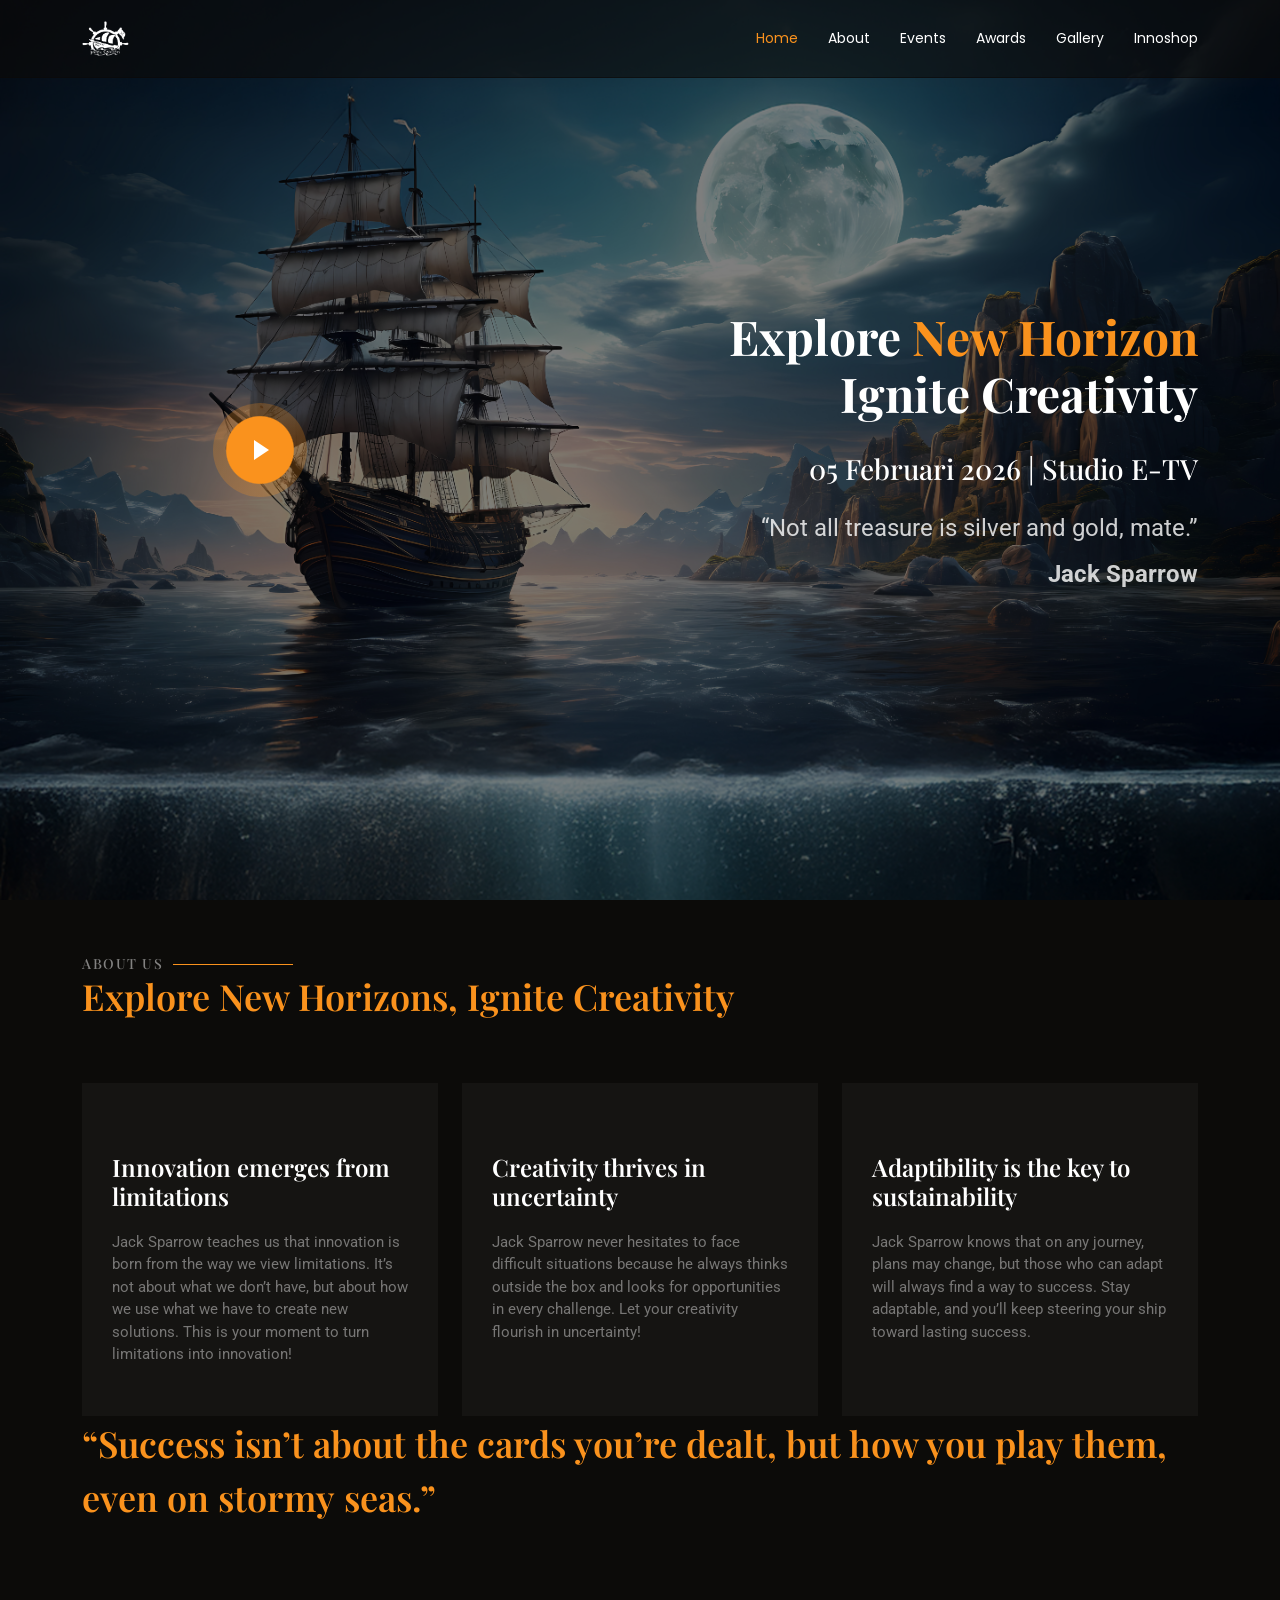
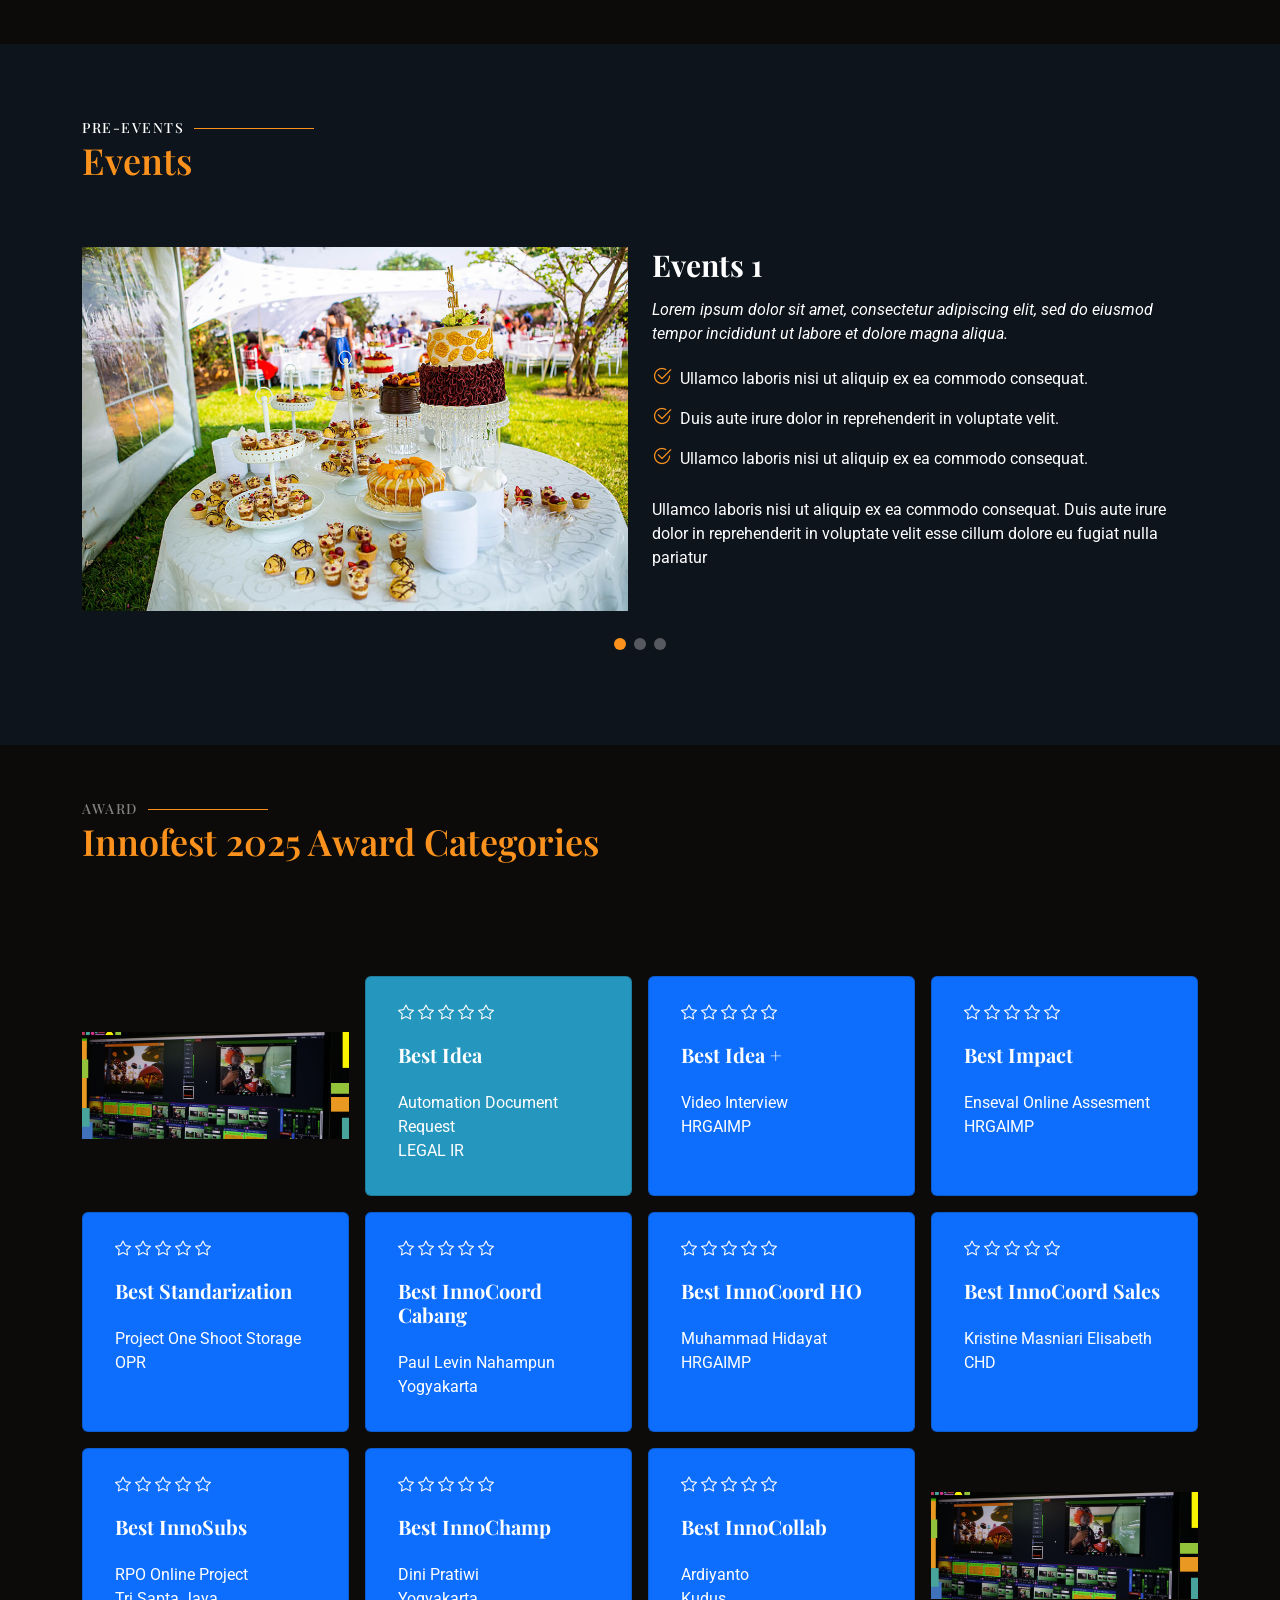
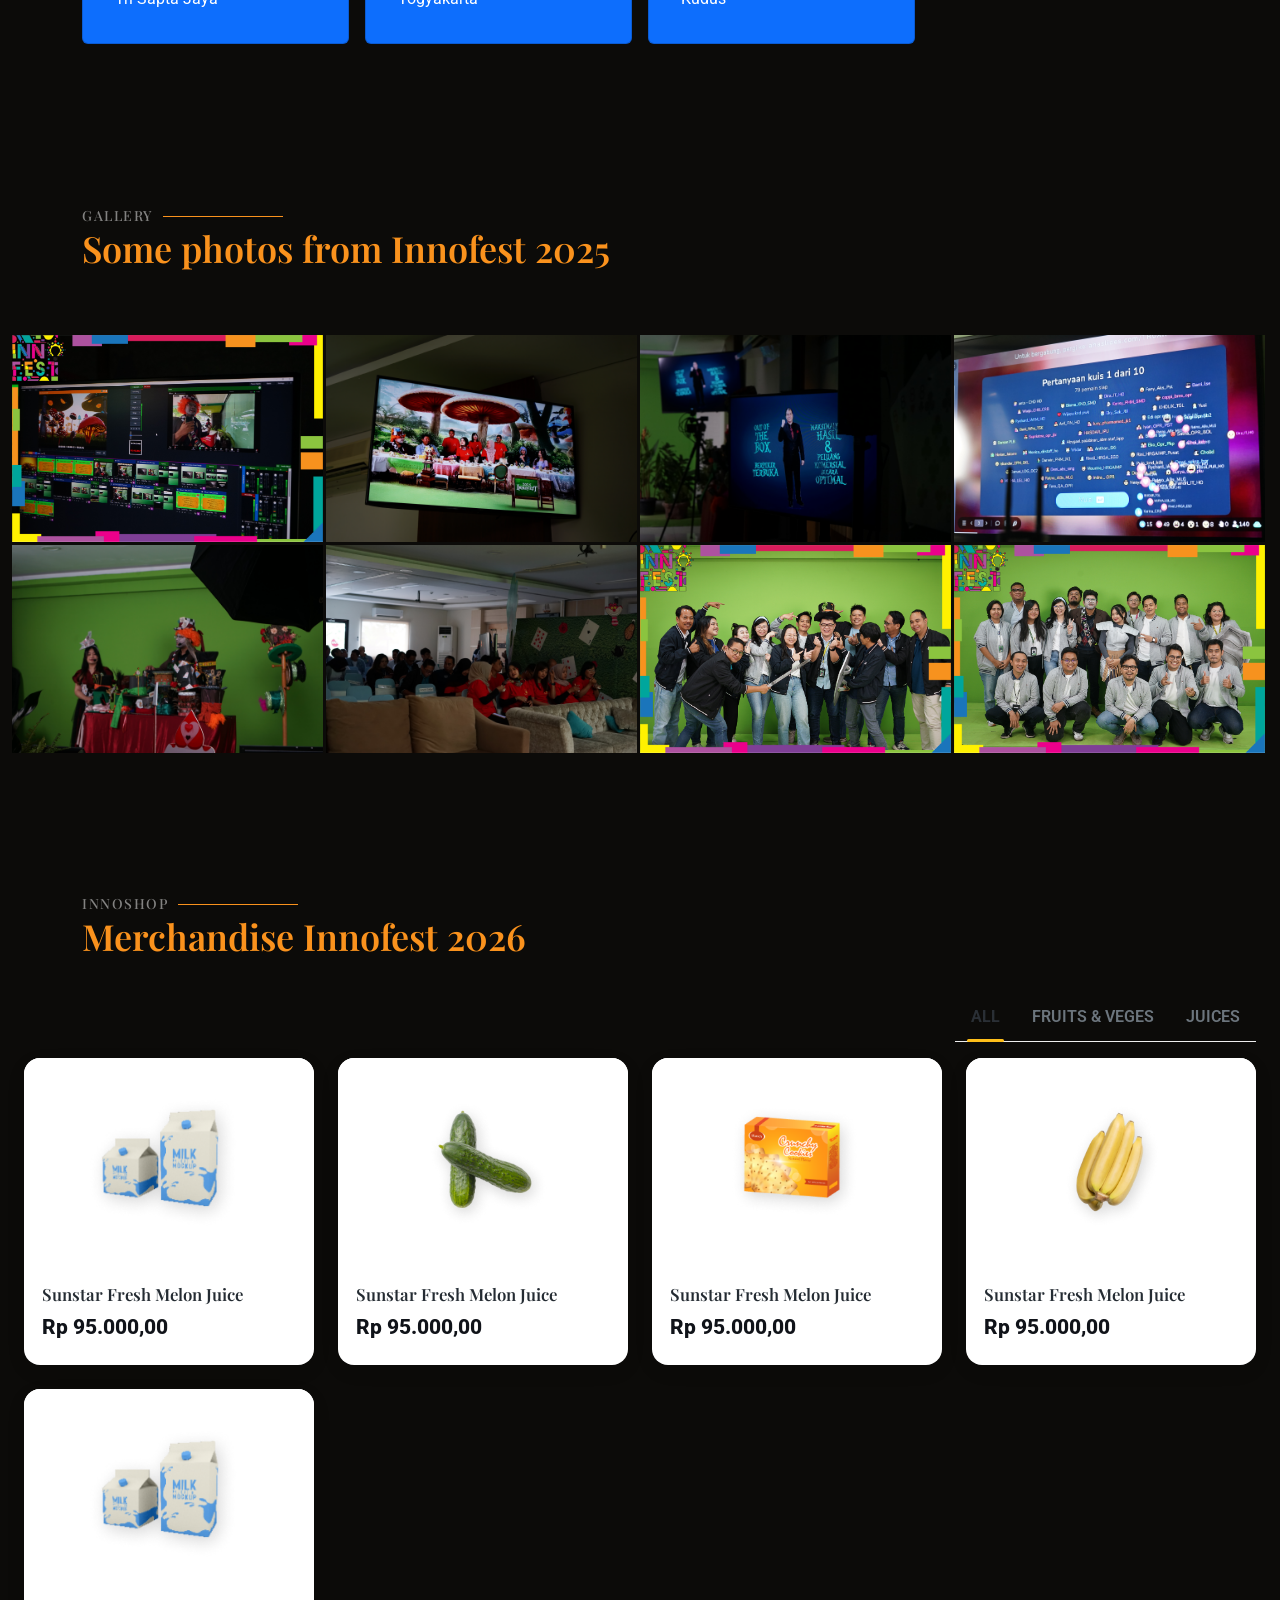
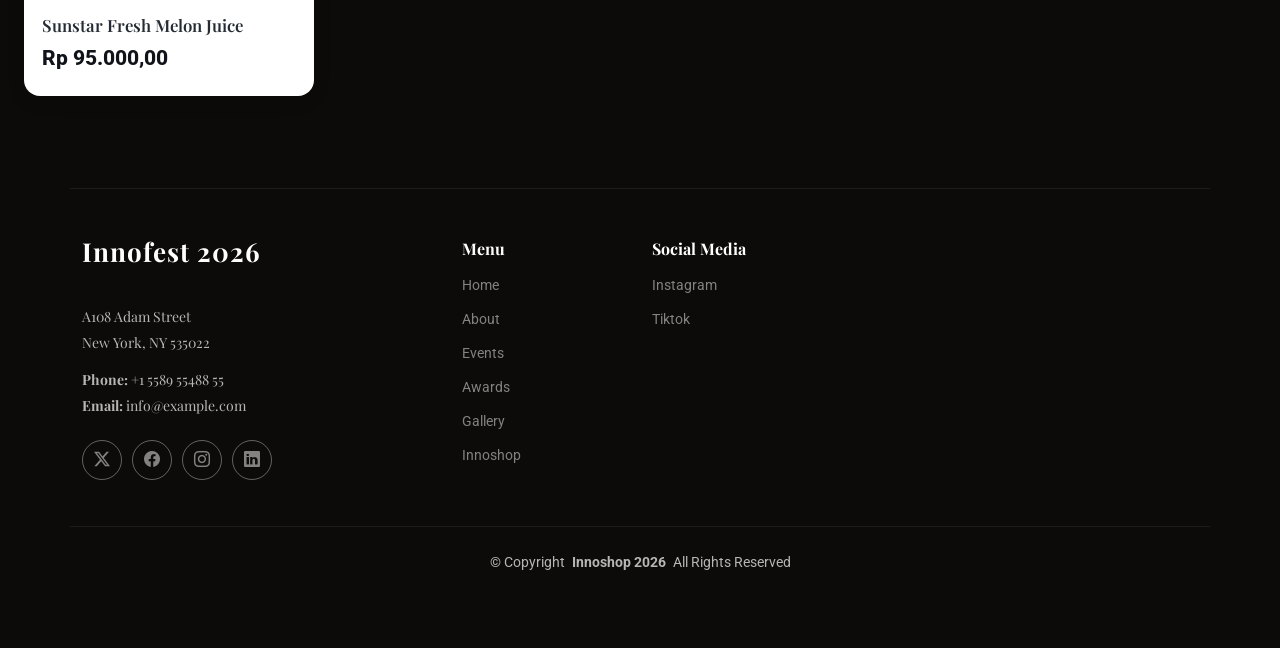
==== commit 19f62107: "style : menambahkan about us" ====
--- a/index.html
+++ b/index.html
@@ -155,19 +155,25 @@
       <section id="about" class="about section">
         <!-- Section Title -->
         <div class="container section-title" data-aos="fade-up">
-          <h2>About</h2>
-          <p>About Us</p>
+          <h2>About Us</h2>
+          <p>Explore New Horizons, Ignite Creativity</p>
         </div>
         <!-- End Section Title -->
 
         <div class="container">
-          <div class="row gy-4">
+          <div class="row gy-2">
             <div class="col-lg-4" data-aos="fade-up" data-aos-delay="100">
               <div class="card-item">
-                <h4><a href="#about" class="stretched-link">Lorem Ipsum</a></h4>
+                <h4>
+                  <a href="#about" class="stretched-link"
+                    >Innovation emerges from limitations</a
+                  >
+                </h4>
                 <p>
-                  Ulamco laboris nisi ut aliquip ex ea commodo consequat. Et
-                  consectetur ducimus vero placeat
+                  Jack Sparrow teaches us that innovation is born from the way
+                  we view limitations. It’s not about what we don’t have, but
+                  about how we use what we have to create new solutions. This is
+                  your moment to turn limitations into innovation!
                 </p>
               </div>
             </div>
@@ -176,11 +182,15 @@
             <div class="col-lg-4" data-aos="fade-up" data-aos-delay="200">
               <div class="card-item">
                 <h4>
-                  <a href="#about" class="stretched-link">Repellat Nihil</a>
+                  <a href="#about" class="stretched-link"
+                    >Creativity thrives in uncertainty</a
+                  >
                 </h4>
                 <p>
-                  Dolorem est fugiat occaecati voluptate velit esse. Dicta
-                  veritatis dolor quod et vel dire leno para dest
+                  Jack Sparrow never hesitates to face difficult situations
+                  because he always thinks outside the box and looks for
+                  opportunities in every challenge. Let your creativity flourish
+                  in uncertainty!
                 </p>
               </div>
             </div>
@@ -189,17 +199,29 @@
             <div class="col-lg-4" data-aos="fade-up" data-aos-delay="300">
               <div class="card-item">
                 <h4>
-                  <a href="#about" class="stretched-link">Ad ad velit qui</a>
+                  <a href="#about" class="stretched-link"
+                    >Adaptibility is the key to sustainability</a
+                  >
                 </h4>
                 <p>
-                  Molestiae officiis omnis illo asperiores. Aut doloribus vitae
-                  sunt debitis quo vel nam quis
+                  Jack Sparrow knows that on any journey, plans may change, but
+                  those who can adapt will always find a way to success. Stay
+                  adaptable, and you’ll keep steering your ship toward lasting
+                  success.
                 </p>
               </div>
             </div>
             <!-- Card Item -->
           </div>
         </div>
+
+        <div class="container section-title" data-aos="fade-up">
+            <div class="row gy-4">
+              <div class="col-lg-12 col-md-12 col-sm-12" >
+                <p>“Success isn’t about the cards you’re dealt, but how you play them, even on stormy seas.”</p>
+                </div>
+            </div>
+          </div>
       </section>
       <!-- /About us Section -->
 
